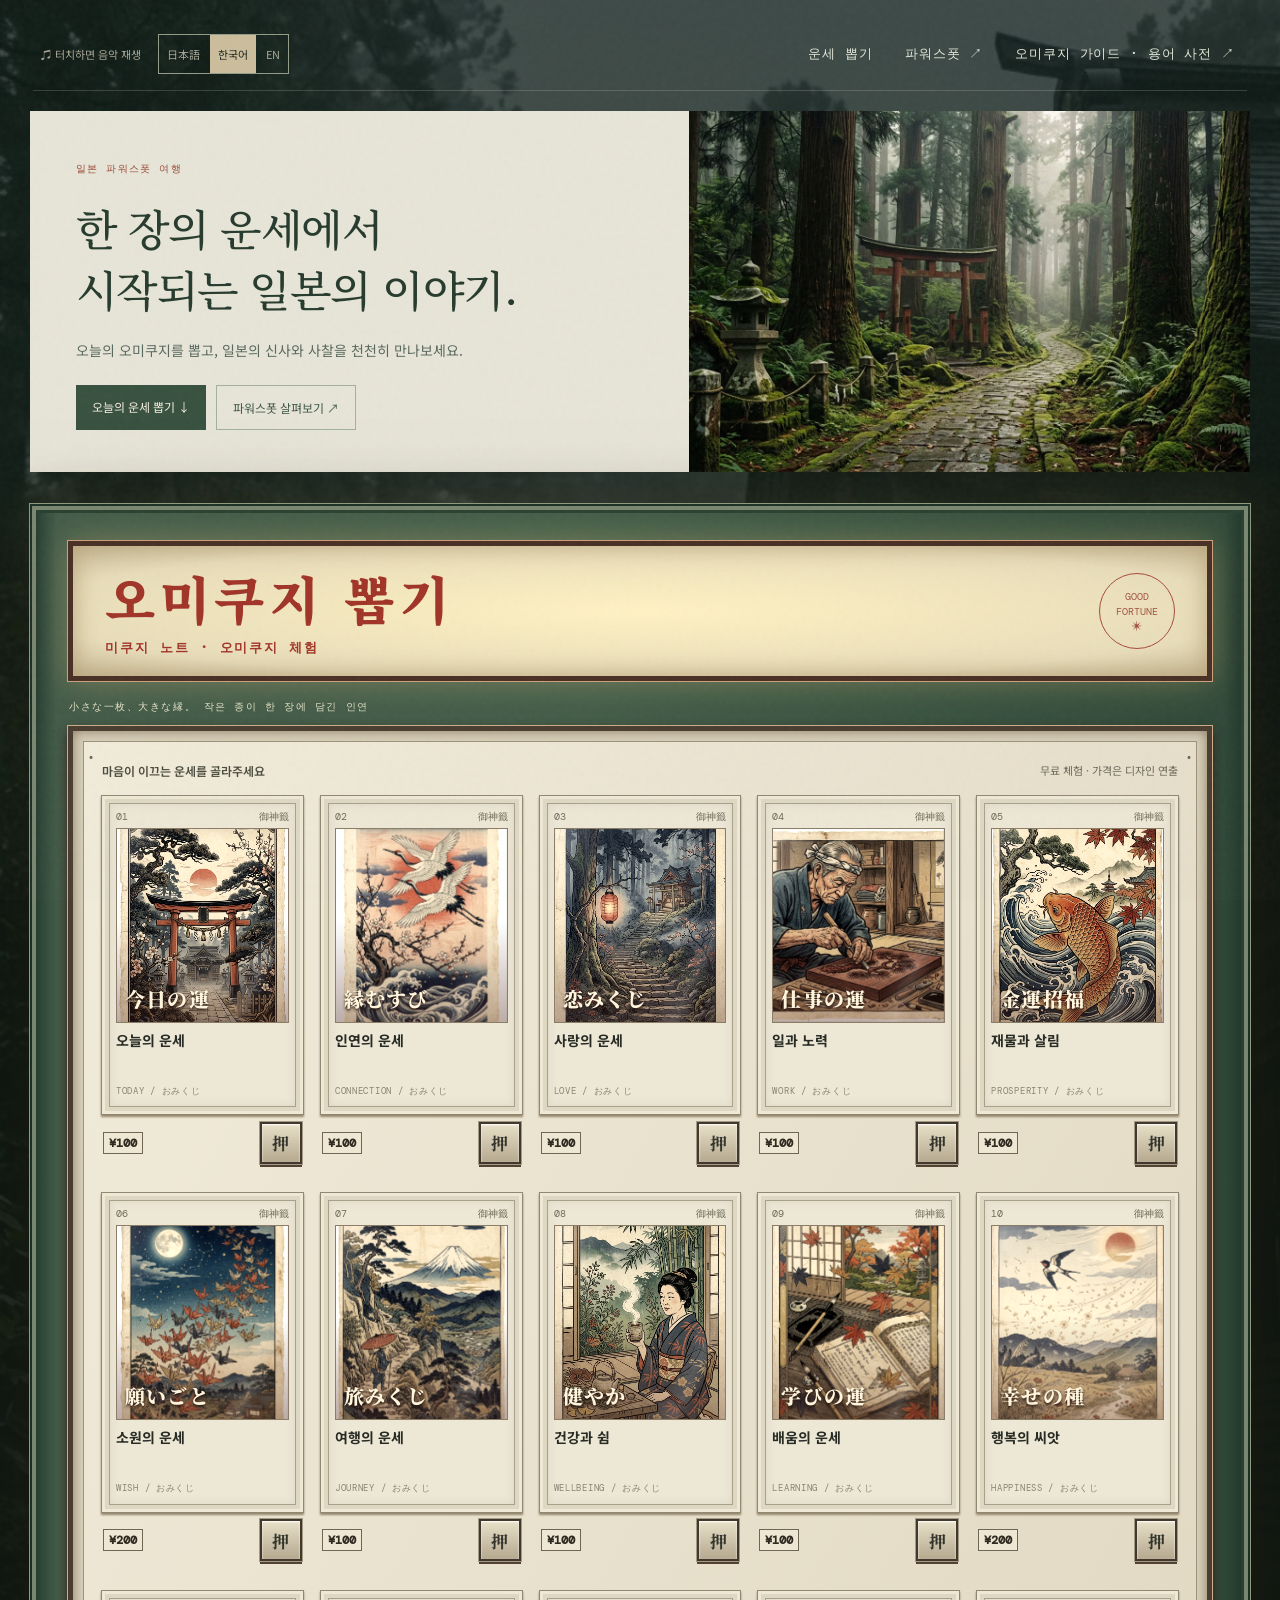
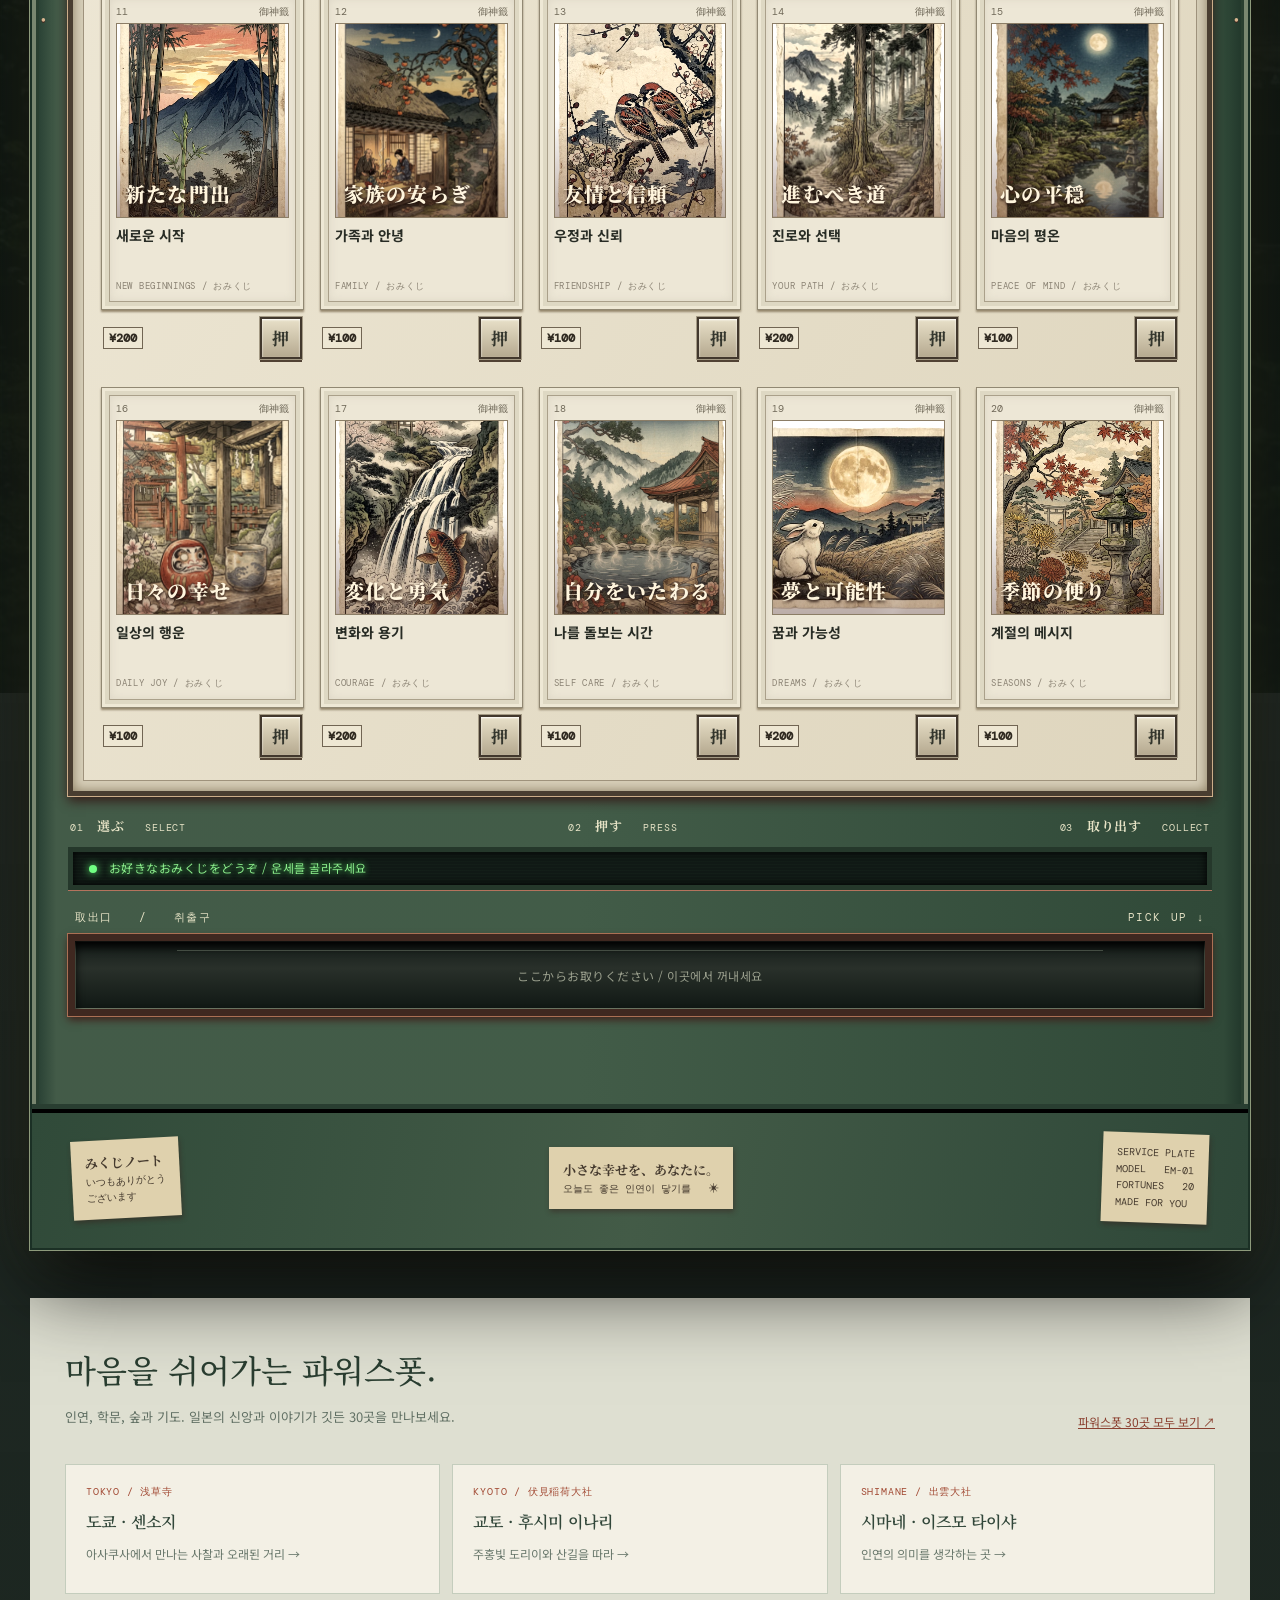
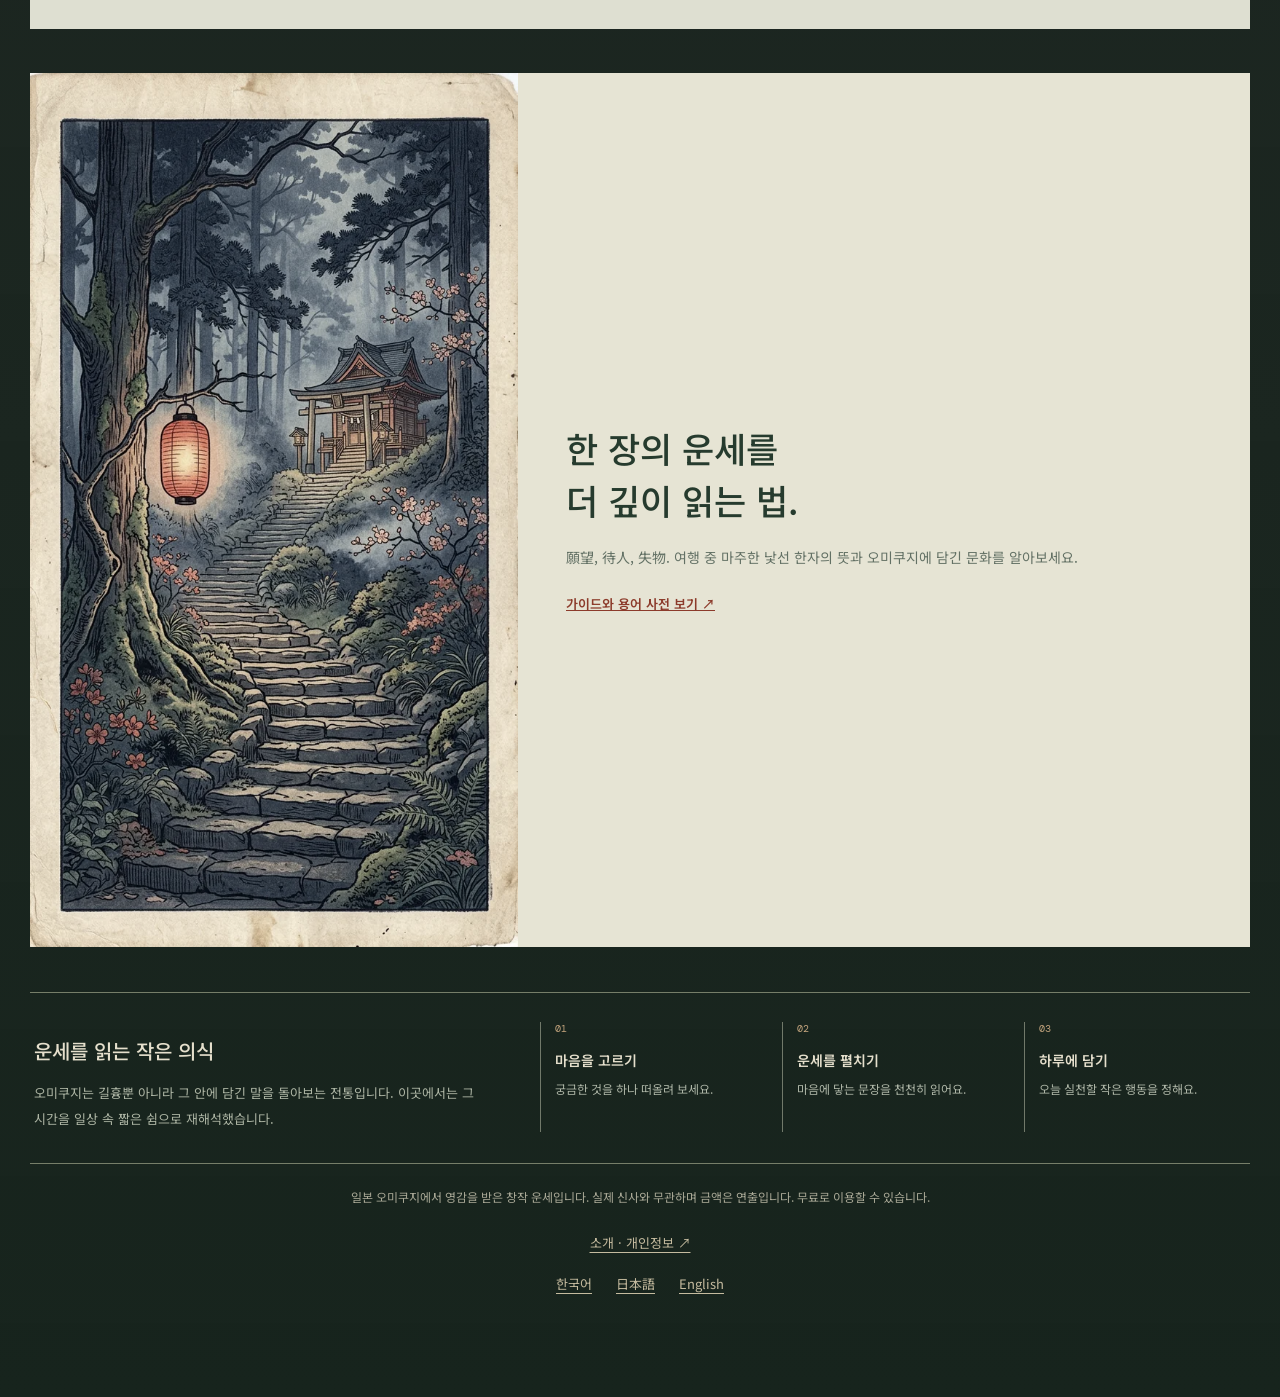
==== index.html @ a2f9bb0c "yes" ====
<!DOCTYPE html>
<html lang="ko"><head><meta charset="utf-8"/><meta content="width=device-width,initial-scale=1" name="viewport"/><meta content="#171d1a" name="theme-color"/><meta content="일본의 신사와 사찰, 파워스폿 여행 정보와 오미쿠지 문화, 창작 운세를 만나보세요." name="description"/><title>일본 파워스폿 여행 | 신사·사찰과 오미쿠지</title><style>
@import url('https://fonts.googleapis.com/css2?family=DM+Mono:wght@400;500&family=DM+Sans:wght@400;500;600;700&family=Noto+Sans+JP:wght@400;500;600;700&family=Noto+Sans+KR:wght@400;500;600;700&family=Noto+Serif+JP:wght@400;600;700;900&family=Noto+Serif+KR:wght@400;500;600;700&display=swap');
:root{--paper:#e7dec8;--red:#7d342a;--ink:#302c23}*{box-sizing:border-box}html{scroll-behavior:smooth}body{margin:0;background:radial-gradient(ellipse at 50% 10%,#303933 0,#1d2420 48%,#141a17 100%);color:#ede1c7;font-family:'Noto Serif KR',serif;min-height:100vh}body:before{content:'';position:fixed;inset:0;pointer-events:none;opacity:.1;background-image:url("data:image/svg+xml,%3Csvg viewBox='0 0 190 190' xmlns='http://www.w3.org/2000/svg'%3E%3Cfilter id='n'%3E%3CfeTurbulence type='fractalNoise' baseFrequency='.9' numOctaves='3' stitchTiles='stitch'/%3E%3C/filter%3E%3Crect width='100%25' height='100%25' filter='url(%23n)' opacity='.38'/%3E%3C/svg%3E");z-index:8}.page{width:min(100% - 40px,1220px);margin:0 auto;padding:32px 0 70px}.top{display:flex;justify-content:space-between;margin:0 3px 14px;color:#9d9b83;font:9px 'DM Mono',monospace;letter-spacing:.16em}.cabinet{position:relative;padding:35px 36px 0;background:linear-gradient(90deg,#51271f,#8b4234 2%,#873b2e 45%,#713026 98%,#4a241e);border:2px solid #4b2b22;outline:1px solid #9d6650;box-shadow:0 35px 80px #0009,inset 0 0 0 4px #ad6c50,inset 0 0 0 7px #5d2c23}.cabinet:before,.cabinet:after{position:absolute;content:'•';color:#d9b590;text-shadow:0 1px #40231b;font-size:14px;top:47%;z-index:1}.cabinet:before{left:9px}.cabinet:after{right:9px}.marquee{height:140px;display:flex;align-items:center;justify-content:space-between;padding:18px 32px;background:radial-gradient(ellipse at center,#fff2bc,#eddaad 75%,#cbb58e);border:5px solid #492f24;outline:1px solid #cba17b;box-shadow:0 0 22px #f0cb8270,inset 0 0 20px #b9a47a;color:#a13428}.marquee h1{font-family:'Noto Serif JP';font-size:clamp(35px,6vw,59px);letter-spacing:.22em;line-height:1;margin:0;font-weight:900}.marquee p{margin:9px 0 0;font:700 14px 'DM Mono',monospace;letter-spacing:.28em}.roundmark{width:76px;height:76px;border:1px solid #a74b39;border-radius:50%;display:grid;place-items:center;text-align:center;font:10px 'DM Mono',monospace;line-height:1.5;color:#a35443}.caption{display:flex;justify-content:space-between;margin:19px 1px 12px;font-size:10px;letter-spacing:.13em;color:#f1d2ae}.caption span:last-child{font:10px 'DM Mono',monospace}.display{padding:10px;background:#d7cfb9;border:5px solid #493d30;outline:1px solid #ccad89;box-shadow:0 5px 11px #351b18,inset 0 0 12px #8a7c60}.display-inner{padding:17px;background:linear-gradient(120deg,#f1ebda,#ded5bd);border:1px solid #9e927c;position:relative}.display-inner:before,.display-inner:after{position:absolute;top:4px;color:#6f6857;content:'•';font-size:12px}.display-inner:before{left:5px}.display-inner:after{right:5px}.grid{display:grid;grid-template-columns:repeat(5,minmax(0,1fr));gap:18px 15px}.product{min-width:0}.frame{padding:7px;background:#ded8c3;border:1px solid #918873;box-shadow:inset 0 0 0 3px #eee8d5,0 2px 2px #94866c;transition:transform .2s}.product:hover .frame{transform:translateY(-2px)}.ticket{background:#ede7d6;border:1px solid #aaa08a;padding:6px;color:#302c23;box-shadow:inset 0 0 8px #b3aa9645}.ticket-top{display:flex;justify-content:space-between;font:8px 'DM Mono',monospace;color:#706959;margin-bottom:4px}.art{height:195px;position:relative;overflow:hidden;background:#a49070;border:1px solid #8b7d66}.art img{height:100%;width:100%;object-fit:cover;filter:saturate(.84) sepia(.15) contrast(1.08);transition:transform .5s}.product:hover img{transform:scale(1.06)}.art:after{content:'';position:absolute;inset:0;background:linear-gradient(0deg,#4c261a60,transparent 52%);pointer-events:none}.art-name{position:absolute;z-index:1;left:8px;bottom:7px;color:#fff5dd;font-family:'Noto Serif JP';font-size:17px;font-weight:900;text-shadow:0 2px 3px #291811;letter-spacing:.06em}.ticket h2{font-family:'Noto Serif KR';font-size:11px;margin:8px 0 3px;color:#282c25}.ticket small{font:8px 'DM Mono',monospace;color:#8b8374;letter-spacing:.08em}.control{height:50px;display:flex;align-items:center;justify-content:space-between;padding:0 2px}.price{color:#302a21;border:1px solid #716553;padding:2px 5px;background:#eee7d3;font:700 10px 'DM Mono',monospace}.push{width:38px;height:38px;border:2px solid #42382d;outline:1px solid #a49a84;background:linear-gradient(#e8e0c8,#b5a98f);color:#34362d;box-shadow:0 3px 0 #514234,inset 0 1px 2px #fff;cursor:pointer;font-family:'Noto Serif JP';font-size:15px;font-weight:bold;transition:transform .1s}.push:hover{background:linear-gradient(#f9f1d6,#cabda1)}.push:active{transform:translateY(3px);box-shadow:none}button:focus-visible,a:focus-visible{outline:3px solid #e7bd70;outline-offset:3px}.steps{display:flex;justify-content:space-between;padding:20px 2px 12px;font:9px 'DM Mono',monospace;letter-spacing:.08em;color:#f2d6b8}.steps b{font-family:'Noto Serif JP';font-size:12px}.led{height:43px;border:5px solid #3b231e;background:repeating-linear-gradient(0deg,#101915,#101915 2px,#15221a 3px);box-shadow:inset 0 0 9px #000,0 1px #b4735d;display:flex;align-items:center;padding:0 16px;color:#8beb8b;text-shadow:0 0 6px #53ed65;font:11px 'DM Mono',monospace;letter-spacing:.12em}.led:before{content:'';height:8px;width:8px;border-radius:50%;background:#71ff83;box-shadow:0 0 9px #63ff7a;margin-right:12px}.pick-label{display:flex;justify-content:space-between;margin:20px 7px 9px;color:#ecd2b6;font:10px 'DM Mono',monospace;letter-spacing:.15em}.slot{display:block;width:100%;height:82px;cursor:pointer;border:7px solid #3f2820;outline:1px solid #ab7054;background:linear-gradient(#141c19,#29302a 40%,#101814);box-shadow:inset 0 6px 10px #000,inset 0 0 0 1px #747e69,0 4px 8px #3f201b;color:#9a9f8d;font:10px 'DM Mono',monospace;letter-spacing:.17em;position:relative}.slot:before{content:'';position:absolute;top:9px;left:9%;width:82%;height:1px;background:#8a9683;opacity:.4}.slot.ready{color:#e8e9c0;text-shadow:0 0 10px #b1efa8;animation:glow 1s infinite alternate}.base{margin:70px -36px 0;padding:20px 40px 25px;border-top:9px ridge #5d2c24;background:linear-gradient(100deg,#78362b,#843b2f,#6d3028);display:flex;justify-content:space-between;align-items:center;gap:14px}.label{background:#dfd1ad;color:#453a2e;box-shadow:1px 3px 5px #39221e7a;padding:12px 14px;font:9px 'DM Mono',monospace;line-height:1.5}.label strong{font-family:'Noto Serif JP';font-size:14px}.label:nth-child(1){transform:rotate(-3deg)}.label:nth-child(3){transform:rotate(2deg)}.label a{color:inherit}.footer{text-align:center;color:#aaa997;font-size:10px;line-height:1.9;padding:22px 10px}.footer a{color:#c5bb9f}.overlay{position:fixed;inset:0;z-index:10;background:#111711df;backdrop-filter:blur(7px);display:none;align-items:center;justify-content:center;padding:18px}.overlay.open{display:flex}.slip{width:min(100%,510px);max-height:92vh;overflow:auto;position:relative;color:#30271f;background:#f2ead8;box-shadow:0 25px 80px #000a;padding:34px 38px;background-image:repeating-linear-gradient(90deg,transparent,transparent 3px,#9d8a7108 4px);animation:up .45s ease}.slip:before{position:absolute;content:'';inset:10px;border:1px solid #bca98d;pointer-events:none}.close{position:absolute;right:21px;top:13px;border:0;background:none;color:#7b6754;font-size:26px;cursor:pointer}.slip-head{text-align:center;border-bottom:2px solid #a74934;padding-bottom:17px}.slip-head small{font:10px 'DM Mono';letter-spacing:.18em;color:#9f4733}.slip-head h2{font:700 44px 'Noto Serif JP';color:#a33728;margin:8px 0 2px;letter-spacing:.18em}.slip-head h3{font-size:15px;margin:4px;font-weight:500}.poem{text-align:center;line-height:2.1;font-size:13px;padding:14px 0;border-bottom:1px solid #cab9a2}.poem b{font-family:'Noto Serif JP';font-size:16px;display:block;color:#7d3a2e}.details{margin:13px 0}.detail{display:grid;grid-template-columns:84px 1fr;gap:10px;padding:9px 0;border-bottom:1px solid #d9cdb8;font-size:12px;line-height:1.7}.detail strong{color:#a24431;font-family:'Noto Serif JP';font-size:13px}.detail.highlight{background:#e7dac3;padding:9px}.slip-note{color:#8b7d69;font-size:10px;line-height:1.8}.actions{display:flex;gap:8px;margin-top:20px}.actions button{flex:1;padding:13px 5px;border:1px solid #8d3c2e;background:#8d3c2e;color:#fff3df;cursor:pointer;font-family:inherit;font-size:11px}.actions .secondary{background:transparent;color:#8d3c2e}@keyframes up{from{opacity:0;transform:translateY(35px)}to{opacity:1;transform:translateY(0)}}@keyframes glow{to{box-shadow:inset 0 0 20px #8faa75,0 0 15px #f6d498}}@media(max-width:700px){.page{width:min(100% - 20px,560px);padding-top:20px}.cabinet{padding:20px 14px 0}.marquee{height:112px;padding:15px}.marquee h1{font-size:35px}.marquee p{font-size:10px}.roundmark{width:54px;height:54px;font-size:8px}.display{padding:5px}.display-inner{padding:8px}.grid{grid-template-columns:repeat(2,minmax(0,1fr));gap:14px 9px}.art{height:155px}.caption{font-size:9px}.caption span:last-child{font-size:8px}.steps{font-size:8px}.base{margin:45px -14px 0;padding:16px;gap:8px}.label{padding:9px;font-size:8px}.label:nth-child(3){display:none}.slip{padding:34px 25px}.detail{grid-template-columns:75px 1fr}}

.toolbar{display:flex;align-items:center;gap:14px}.toolbar button{border:0;background:none;color:#aaa897;font:9px 'DM Mono',monospace;cursor:pointer;padding:6px 5px}.toolbar button:hover,.toolbar button.active{color:#f1d6a5}.langs{display:flex;border:1px solid #777c6b;gap:2px}.langs button.active{background:#cbbd9c;color:#1f2821}.toolbar #sound[aria-pressed=true]{color:#a9e7a4}.art:before{position:absolute;content:'';inset:0;z-index:2;pointer-events:none;background:linear-gradient(115deg,#fff4 0%,transparent 23%,transparent 72%,#fff2 80%,transparent 85%);mix-blend-mode:screen}.push,.slot{touch-action:manipulation}.push{min-width:42px;min-height:42px}.control{height:55px}@media(max-width:700px){.toolbar{gap:4px}.toolbar button{font-size:9px;padding:7px 4px}.top>span{font-size:8px}.ticket h2{line-height:1.4;min-height:30px}.art{height:clamp(150px,42vw,230px)}.slip{overscroll-behavior:contain}.footer{font-size:10px}}

.product.selected .frame{box-shadow:0 0 0 2px #d6a75b,0 0 19px #f4c977aa,inset 0 0 0 3px #eee8d5}.product.selected .push{transform:translateY(3px);box-shadow:inset 0 3px 5px #5d4a35,0 0 9px #efb475;background:#d3c09a}.slot-wrap{position:relative}.dispensed{position:absolute;z-index:1;top:-19px;left:calc(50% - 36px);width:72px;height:67px;background:#e6d8b9;border:1px solid #a59a82;box-shadow:0 3px 9px #0008;text-align:center;color:#873d30;font:bold 12px 'Noto Serif JP';padding-top:7px;transform:translateY(38px) scale(.85);opacity:0;pointer-events:none;transition:transform .7s cubic-bezier(.2,.8,.2,1),opacity .3s}.dispensed:before{content:'';position:absolute;inset:4px;border:1px solid #c5b293}.dispensed small{display:block;font:5px 'DM Mono';margin-top:4px}.slot-wrap.has-paper .dispensed{opacity:1;transform:translateY(0) rotate(-3deg)}.slot{position:relative;z-index:2}.slot.ready{background:linear-gradient(#171e18,#394432 40%,#111914)}.product .art img{will-change:transform}.grid{gap:22px 16px}.ticket h2{min-height:30px}.cabinet{box-shadow:0 35px 80px #0009,inset 0 0 0 4px #ad6c50,inset 0 0 0 7px #5d2c23,0 0 50px #b77c3840}@media(max-width:700px){.page{width:min(100% - 20px,560px)}.grid{gap:14px 9px}.art{height:clamp(150px,42vw,230px)}.slot-wrap.has-paper .dispensed{transform:translateY(0) rotate(-3deg)}}@media(prefers-reduced-motion:reduce){*,*:before,*:after{animation-duration:.01ms!important;transition-duration:.01ms!important}}

.ritual{margin-top:45px;border-top:1px solid #767e69;border-bottom:1px solid #767e69;padding:29px 4px 31px;display:grid;grid-template-columns:1fr 1.5fr;gap:35px;color:#e5dfcc}.ritual-kicker{font:9px 'DM Mono',monospace;letter-spacing:.16em;color:#b6a178}.ritual h2{font-size:20px;font-weight:500;margin:13px 0}.ritual p{font-size:11px;line-height:2;color:#adb5a4;margin:0}.ritual-steps{display:grid;grid-template-columns:repeat(3,1fr);gap:20px}.ritual-steps div{border-left:1px solid #71796a;padding-left:14px}.ritual-steps b{display:block;font:10px 'DM Mono';color:#c4a57e;margin-bottom:15px}.ritual-steps strong{display:block;font-size:12px;font-weight:600;margin-bottom:7px}.ritual-steps span{display:block;font-size:10px;line-height:1.8;color:#afb7a8}.reflection{margin-top:20px;padding:14px 16px;background:#e8ddc8;border-left:2px solid #a44833}.reflection span{font:9px 'DM Mono',monospace;letter-spacing:.08em;color:#a44833}.reflection p{font-size:12px;line-height:1.8;margin:5px 0 0}@media(max-width:700px){.ritual{grid-template-columns:1fr;gap:22px;margin-top:32px}.ritual-steps{gap:10px}.ritual-steps div{padding-left:9px}.ritual h2{font-size:18px}}

.slot-wrap{min-height:100px}.dispensed{top:33px;left:calc(50% - 64px);width:128px;height:87px;z-index:3;cursor:pointer;pointer-events:none;transform:translateY(-22px) rotate(-6deg) scale(.9);opacity:0;transition:transform .85s cubic-bezier(.16,.85,.2,1),opacity .25s,filter .2s;border:1px solid #ac9880;background:linear-gradient(#fff5dfdf,#e0d0accf),url('art-plum.webp') center/cover;box-shadow:0 6px 12px #0009;color:#883729;padding-top:7px;text-align:center}.dispensed span{display:block;position:relative;font-size:17px;letter-spacing:.15em}.dispensed small{position:relative;color:#685348;font-size:7px;margin-top:4px}.dispensed em{position:relative;display:block;font:10px 'Noto Serif KR';font-style:normal;margin-top:7px;color:#5f4a38}.slot-wrap.has-paper .dispensed{opacity:1;pointer-events:auto;transform:translateY(27px) rotate(-8deg) scale(1)}.slot-wrap.has-paper .dispensed:hover{filter:brightness(1.1);transform:translateY(20px) rotate(-5deg) scale(1.05)}.history-overlay{position:fixed;inset:0;z-index:12;background:#111711e8;backdrop-filter:blur(7px);display:none;place-items:center;padding:18px}.history-overlay.open{display:grid}.history-panel{position:relative;width:min(100%,510px);max-height:85vh;overflow:auto;background:#f2ead8;color:#30271f;padding:32px;box-shadow:0 25px 80px #000a}.history-panel h2{font-size:21px;font-weight:500;margin:0 35px 6px 0}.history-panel p{color:#786e5e;font-size:11px;line-height:1.8}.history-list{display:grid;gap:8px;margin-top:20px}.history-item{display:flex;align-items:center;gap:10px;padding:12px;background:#e7ddc9;border:1px solid #d3c4a9}.history-item button{cursor:pointer}.history-open{flex:1;text-align:left;border:0;background:none;color:#382d23;font-family:inherit}.history-open strong{color:#9a3d2c;font-family:'Noto Serif JP';font-size:19px;margin-right:8px}.history-open small{display:block;font:9px 'DM Mono',monospace;color:#887e6d;margin-top:5px}.history-delete{background:none;border:0;font-size:20px;color:#958575;padding:4px 8px}.history-empty{padding:16px;background:#e8dfcd}.history-close{position:absolute;right:18px;top:12px;background:none;border:0;font-size:26px;color:#786758;cursor:pointer}.toolbar #historyButton{border:1px solid #777c6b;color:#ddd0b4}.actions{flex-wrap:wrap}.actions button{min-width:100px}@media(max-width:700px){.top{align-items:flex-start;gap:4px}.top>span{max-width:100px;line-height:1.5}.toolbar{flex-wrap:wrap;justify-content:flex-end}.dispensed{width:112px;left:calc(50% - 56px)}.slot-wrap.has-paper .dispensed{transform:translateY(27px) rotate(-8deg)}.history-panel{padding:25px}}

.main-nav{display:flex;justify-content:flex-end;gap:26px;padding:2px 4px 18px}.main-nav a{font-size:11px;text-decoration:none;color:#c9d0bd}.main-nav a:hover{color:#f2d093}.cabinet{background:linear-gradient(90deg,#21392e,#435b48 2%,#425c48 45%,#304938 98%,#1d3227);border-color:#1b3025;outline-color:#8d9a7b;box-shadow:0 35px 80px #0009,inset 0 0 0 4px #798770,inset 0 0 0 7px #293f30,0 0 50px #b77c3825}.base{background:linear-gradient(100deg,#304a39,#435b47,#2e4738);border-top-color:#293e31}.caption,.steps,.pick-label{color:#e5e2c5}.led{border-color:#25382b}.marquee{background:radial-gradient(ellipse at center,#fff2c3,#e8ddba 75%,#c7b996)}.journal-feature{margin-top:44px;display:grid;grid-template-columns:.8fr 1.2fr;min-height:280px;background:#e6e4d4;color:#263b2e}.journal-image{overflow:hidden;min-height:250px}.journal-image img{width:100%;height:100%;object-fit:cover;display:block;filter:saturate(.75)}.journal-copy{padding:42px 48px;align-self:center}.journal-copy span{font:9px 'DM Mono';letter-spacing:.13em;color:#a34634}.journal-copy h2{font-size:clamp(24px,3vw,35px);font-weight:500;line-height:1.5;margin:17px 0}.journal-copy p{font-size:12px;line-height:2;color:#637165}.journal-copy a{display:inline-block;margin-top:10px;color:#8c3b2b;font-size:11px;font-weight:600}.memo-box{margin:20px 0}.memo-box label{display:block;color:#8b3b2d;font-size:12px;font-weight:600;margin-bottom:8px}.memo-box textarea{width:100%;resize:vertical;border:1px solid #c5b69c;background:#fbf6e9;padding:10px;font:12px 'Noto Serif KR';color:#392e25}.memo-box small{font-size:10px;line-height:1.5;color:#887c69}.memo-box textarea:focus{outline:2px solid #a34835}@media(max-width:700px){.main-nav{justify-content:center;gap:15px;flex-wrap:wrap}.main-nav a{font-size:10px}.journal-feature{grid-template-columns:1fr}.journal-image{height:190px;min-height:0}.journal-copy{padding:28px}.journal-copy h2{font-size:25px}}

/* Readability and multilingual type system */
html{font-size:16px}body{font-family:'Noto Sans KR','Noto Sans JP','DM Sans',sans-serif;line-height:1.6;-webkit-text-size-adjust:100%;overflow-x:hidden}html:lang(ja) body{font-family:'Noto Sans JP','Noto Sans KR',sans-serif}html:lang(en) body{font-family:'DM Sans','Noto Sans JP',sans-serif}html:lang(ko) body{word-break:keep-all}button,a,input,textarea{font-family:inherit}button{touch-action:manipulation}.top{font-size:11px;letter-spacing:.08em}.toolbar button{font-family:'Noto Sans KR','Noto Sans JP','DM Sans',sans-serif;font-size:11px;min-height:38px;padding:8px}.toolbar{gap:9px}.langs{border-color:#939c88}.main-nav a{font-size:13px;font-weight:500;line-height:1.5}.marquee p{font-size:13px;letter-spacing:.16em}.caption{font-size:12px;line-height:1.65;gap:12px}.caption span:last-child{font-size:10px}.display-intro{display:flex;justify-content:space-between;align-items:center;gap:12px;padding:2px 1px 14px;color:#4a4b3d;font-size:12px;font-weight:600}.display-intro span:last-child{font-size:11px;font-weight:400;color:#6b6759;text-align:right}.ticket h2{font-family:'Noto Sans KR','Noto Sans JP','DM Sans',sans-serif;font-size:14px;font-weight:700;line-height:1.4;min-height:40px;overflow-wrap:anywhere;margin:8px 0 4px}.ticket small{font-size:9px;line-height:1.4}.ticket-top{font-size:10px}.price{font-size:12px}.push{font-size:17px}.art-name{font-size:clamp(15px,1.7vw,20px)}.steps{font-size:10px}.steps b{font-size:13px}.led{font-family:'Noto Sans KR','Noto Sans JP','DM Sans',sans-serif;font-size:12px;letter-spacing:.04em;line-height:1.4}.pick-label{font-size:11px}.slot{font-family:'Noto Sans KR','Noto Sans JP','DM Sans',sans-serif;font-size:12px;letter-spacing:.04em}.dispensed em{font-family:'Noto Sans KR','Noto Sans JP','DM Sans',sans-serif;font-size:11px}.label{font-size:10px;line-height:1.65}.journal-copy p{font-size:14px;line-height:1.9}.journal-copy a{font-size:13px}.ritual p{font-size:13px}.ritual-steps strong{font-size:14px;line-height:1.5}.ritual-steps span{font-size:12px}.footer{font-size:12px;line-height:1.9}.slip{color:#30271f}.slip-head h3{font-family:'Noto Serif KR','Noto Serif JP',serif;font-size:18px;line-height:1.55}.poem{font-size:15px;line-height:1.9}.detail{font-size:14px;line-height:1.75;grid-template-columns:100px 1fr}.detail strong{font-size:14px}.detail strong small{display:block;font-family:'Noto Sans KR','Noto Sans JP','DM Sans',sans-serif;font-size:11px;line-height:1.45}.reflection p{font-size:14px}.slip-note,.memo-box small{font-size:12px;line-height:1.75}.memo-box label,.memo-box textarea{font-size:14px}.actions button{font-size:13px;min-height:44px}.history-panel p{font-size:13px}.history-open{font-size:14px}.history-open small{font-size:11px}.close,.history-close{min-width:44px;min-height:44px;line-height:1}.ritual,.journal-feature{word-break:keep-all}@media(max-width:700px){.page{width:calc(100% - 20px)}.top>span{max-width:130px;font-size:10px;line-height:1.4}.toolbar button{font-size:10px;padding:7px 5px}.main-nav{gap:12px}.main-nav a{font-size:11px}.caption{font-size:10px}.caption span:last-child{font-size:9px;white-space:nowrap}.display-intro{align-items:start;font-size:11px;gap:5px}.display-intro span:last-child{font-size:10px;max-width:43%}.ticket h2{font-size:13px;min-height:38px}.ticket small{font-size:8px}.steps{font-size:9px}.led{font-size:11px;letter-spacing:0}.slip{padding:34px 22px}.slip-head h2{font-size:42px}.slip-head h3{font-size:16px}.poem{font-size:14px}.detail{grid-template-columns:80px minmax(0,1fr);font-size:13px}.actions button{min-width:85px;font-size:12px}.footer{font-size:11px}.ritual-steps strong{font-size:12px}.ritual-steps span{font-size:11px}}
html:lang(ja) .ritual,html:lang(ja) .journal-feature{word-break:normal;overflow-wrap:anywhere}.ritual-copy,.ritual-steps,.ritual-steps>div,.journal-copy{min-width:0}@media(max-width:700px){.ritual{grid-template-columns:minmax(0,1fr)}.ritual-steps{grid-template-columns:repeat(3,minmax(0,1fr))}}

body{background:linear-gradient(180deg,rgba(17,29,22,.78),rgba(17,26,21,.94) 52%,#17241d 100%),url('shrine-atmosphere.webp') center top / cover fixed no-repeat}.slip{max-height:90vh;padding:40px 42px 34px;background-color:#f5edda;box-shadow:0 30px 90px #000b,0 0 0 1px #8d7654;background-image:repeating-linear-gradient(90deg,transparent,transparent 3px,#8e704708 4px),radial-gradient(ellipse at 50% 0%,#fff9e9,#ede1c7)}.slip:before{inset:10px;border:1px solid #bda787}.slip:after{content:'✿';display:block;text-align:center;color:#aa5040;font-size:19px;margin:18px auto 4px}.slip-head{border-bottom:1px solid #a34835;padding-bottom:22px}.slip-head h2{font-size:54px;letter-spacing:.2em;margin:12px 0 2px}.grade-meaning{color:#8c4b38;font-size:12px;letter-spacing:.04em}.poem{padding:20px 0 22px;line-height:2.05}.poem b{font-size:18px;margin-bottom:7px}.slip-section-title{text-align:center;color:#934635;font-family:'Noto Serif JP','Noto Serif KR',serif;font-size:13px;letter-spacing:.06em;margin:22px 0 10px}.fortune-intro{font-size:13px;line-height:2;color:#594b3d;padding:0 3px 18px}.detail{padding:15px 4px;grid-template-columns:115px minmax(0,1fr)}.detail strong small{color:#817364;font-size:11px;font-weight:400}.detail div span{font-weight:600;color:#4b3b2e}.detail-note{font-size:12px;line-height:1.8;margin:6px 0 0;color:#786d5c}.result-guide{display:block;border:1px solid #9c6e55;color:#8c3e2f;text-align:center;text-decoration:none;font-size:12px;margin:20px 0;padding:13px}.result-guide:hover{background:#e8dac4}.reflection{margin-top:20px}.slip-note{font-size:11px;color:#776f60}.close{z-index:2}.overlay{background:#101b13d9}.marquee{box-shadow:0 0 32px #f0cb8255,inset 0 0 24px #b9a47a}.cabinet{box-shadow:0 35px 80px #000c,inset 0 0 0 4px #798770,inset 0 0 0 7px #293f30,0 0 50px #d6bd7630}@media(max-width:700px){body{background-attachment:scroll;background-size:auto 1000px}.slip{padding:35px 25px 24px}.slip-head h2{font-size:45px}.detail{grid-template-columns:88px minmax(0,1fr)}.detail strong small{font-size:10px}.detail-note{font-size:12px}.fortune-intro{font-size:13px}}

.marquee h1{font-family:'Noto Serif KR','Noto Serif JP',serif;font-size:clamp(29px,5vw,52px);letter-spacing:.09em;line-height:1.25}.marquee p{letter-spacing:.15em}.dispensed span{font-size:14px;letter-spacing:.02em}.label strong{font-size:13px}@media(max-width:700px){.marquee h1{font-size:clamp(26px,7.2vw,35px);letter-spacing:.03em}.marquee p{font-size:9px;letter-spacing:.08em}.roundmark{flex-shrink:0}}

.welcome{display:grid;grid-template-columns:1fr .85fr;background:#e7e5d8;color:#263b2d;min-height:310px;margin:0 0 32px;overflow:hidden}.welcome-copy{padding:42px 46px;align-self:center}.welcome-copy>span,.home-places-head span{font:10px 'DM Mono';letter-spacing:.14em;color:#9b4b36}.welcome-copy h1{font-family:'Noto Serif KR','Noto Serif JP',serif;font-size:clamp(27px,3.4vw,43px);line-height:1.42;font-weight:500;letter-spacing:-.035em;margin:18px 0}.welcome-copy p{font-size:14px;color:#59695e;line-height:1.9}.welcome-actions{display:flex;flex-wrap:wrap;gap:10px;margin-top:22px}.welcome-actions a{padding:12px 16px;text-decoration:none;font-size:12px;background:#38513f;color:#f6efe0;min-height:44px}.welcome-actions a+ a{background:transparent;color:#405748;border:1px solid #a4b0a0}.welcome-photo{position:relative;min-width:0;min-height:300px}.welcome-photo img{width:100%;height:100%;object-fit:cover;position:absolute;inset:0}.welcome-photo small{position:absolute;bottom:0;right:0;background:#23382de8;color:#eae6d8;padding:7px 10px;font-size:9px}.marquee h2{font-family:'Noto Serif KR','Noto Serif JP',serif;font-size:clamp(29px,5vw,52px);letter-spacing:.09em;line-height:1.25;margin:0;font-weight:900}.home-places{margin-top:48px;padding:35px;background:#dedfd1;color:#293d30}.home-places-head{display:flex;align-items:end;justify-content:space-between;gap:20px}.home-places-head h2{font:500 clamp(24px,3vw,32px) 'Noto Serif KR','Noto Serif JP',serif;margin:13px 0}.home-places-head p{font-size:13px;color:#617064;line-height:1.8}.home-places-head>a{font-size:12px;color:#8b4030;white-space:nowrap;padding:10px 0}.home-place-cards{display:grid;grid-template-columns:repeat(3,minmax(0,1fr));gap:12px;margin-top:23px}.home-place-cards a{display:flex;flex-direction:column;gap:11px;text-decoration:none;background:#f3f0e5;border:1px solid #c4cdbd;padding:20px;min-height:130px;color:#32473a}.home-place-cards a:hover{background:#faf6e9;border-color:#66806b}.home-place-cards small{font:10px 'DM Mono';letter-spacing:.08em;color:#a24a34}.home-place-cards strong{font:600 16px 'Noto Serif KR','Noto Serif JP',serif}.home-place-cards span{font-size:12px;line-height:1.7;color:#69786c}.welcome-actions a:focus-visible,.home-place-cards a:focus-visible{outline:3px solid #e8ac58;outline-offset:3px}@media(max-width:700px){.welcome{grid-template-columns:minmax(0,1fr)}.welcome-copy{padding:30px 25px}.welcome-copy h1{font-size:clamp(27px,7vw,35px)}.welcome-photo{min-height:190px}.marquee h2{font-size:clamp(26px,7.2vw,35px);letter-spacing:.03em}.home-places{padding:25px 18px}.home-places-head{align-items:start;flex-direction:column;gap:0}.home-place-cards{grid-template-columns:1fr}.home-place-cards a{min-height:0}.main-nav{gap:10px}.main-nav a{font-size:10px}}

@media(max-width:480px){.caption span:last-child{white-space:normal;overflow-wrap:anywhere;max-width:100%;text-align:center}}

.footer-menu{margin-top:14px}.footer-menu a{display:inline-block;padding:8px 12px;font-size:13px;text-decoration:underline;text-underline-offset:4px}

/* A compact, readable navigation bar: controls on the left, destinations on the right. */
.top{display:flex;align-items:center;justify-content:space-between;gap:20px;margin:0 3px 20px;padding:0 0 14px;border-bottom:1px solid #d9ddc533}
.toolbar{flex:0 0 auto}.main-nav{display:flex;align-items:center;justify-content:flex-end;gap:8px;margin:0;padding:0}
.main-nav a{display:inline-flex;align-items:center;min-height:44px;padding:8px 12px;border-radius:3px;font-size:13px;color:#e3e8d9;transition:background-color .2s,color .2s}
.main-nav a:hover,.main-nav a:focus-visible{background:#ffffff12;color:#fff1d0}
@media(max-width:760px){.top{align-items:stretch;flex-direction:column;gap:10px;margin-bottom:17px}.toolbar{justify-content:flex-start}.main-nav{justify-content:flex-start;gap:4px;flex-wrap:wrap}.main-nav a{font-size:12px;min-height:44px;padding:8px 10px}}
@media(max-width:390px){.main-nav a{font-size:11px;padding:8px 7px}}
</style><link href="https://storykim1980-crypto.github.io/Mikuji-Note/" rel="canonical"/><link href="https://storykim1980-crypto.github.io/Mikuji-Note/" hreflang="ko" rel="alternate"/><link href="https://storykim1980-crypto.github.io/Mikuji-Note/index-ja.html" hreflang="ja" rel="alternate"/><link href="https://storykim1980-crypto.github.io/Mikuji-Note/index-en.html" hreflang="en" rel="alternate"/><meta content="website" property="og:type"/><meta content="일본 파워스폿 여행 | 신사·사찰과 오미쿠지" property="og:title"/><meta content="일본의 신사와 사찰, 파워스폿 여행 정보와 오미쿠지 문화, 창작 운세를 만나보세요." property="og:description"/><meta content="https://storykim1980-crypto.github.io/Mikuji-Note/" property="og:url"/><meta content="일본 파워스폿 여행" property="og:site_name"/></head><body><div class="page"><div class="top"><div class="toolbar"><button aria-pressed="false" id="sound">♫ MUSIC</button><div aria-label="Language" class="langs"><button data-lang="ja">日本語</button><button data-lang="ko">한국어</button><button data-lang="en">EN</button></div></div><nav aria-label="주요 메뉴" class="main-nav"><a href="#fortune" id="navDraw">운세 뽑기</a><a href="places.html" id="navPlaces">파워스폿 ↗</a><a href="guide.html" id="navGuide">오미쿠지 가이드 · 용어 사전 ↗</a></nav></div><section class="welcome"><div class="welcome-copy"><span id="siteBrand">일본 파워스폿 여행</span><h1 id="welcomeTitle">한 장의 운세에서<br/>시작되는 일본의 이야기.</h1><p id="welcomeText">오늘의 오미쿠지를 뽑고, 일본의 신사와 사찰을 천천히 만나보세요.</p><div class="welcome-actions"><a href="#fortune" id="welcomeDraw">오늘의 운세 뽑기 ↓</a><a href="places.html" id="welcomePlaces">파워스폿 살펴보기 ↗</a></div></div><div class="welcome-photo"><img alt="Illustration of an imagined shrine forest" src="places-cover.webp"/><small hidden="" id="welcomePhotoNote"></small></div></section><main class="cabinet" id="fortune"><header class="marquee"><div><h2 id="brandName">오미쿠지 뽑기</h2><p id="experienceName">미쿠지 노트 · 오미쿠지 체험</p></div><div class="roundmark">GOOD<br/>FORTUNE<br/>✳</div></header><div class="caption"><span id="captionText">小さな一枚、大きな縁。   작은 종이 한 장에 담긴 인연</span></div><section aria-label="오미쿠지 선택" class="display"><div class="display-inner"><div class="display-intro"><span id="displayLead">마음이 이끄는 운세를 골라주세요</span><span id="freeNotice">무료 체험 · 가격은 디자인 연출</span></div><div class="grid" id="grid"></div></div></section><div class="steps"><span>01  <b>選ぶ</b>   SELECT</span><span>02  <b>押す</b>   PRESS</span><span>03  <b>取り出す</b>   COLLECT</span></div><div aria-live="polite" class="led" id="status">お好きなおみくじをどうぞ / 운세를 골라주세요</div><div class="pick-label pickup-anchor"><span>取出口   /   취출구</span><span>PICK UP ↓</span></div><div class="slot-wrap"><button aria-label="운세 종이 꺼내기" class="dispensed" id="paper" tabindex="-1"><span>みくじノート</span><small>MIKUJI NOTE</small><em id="paperName"></em></button><button class="slot" id="slot">ここからお取りください   /   이곳에서 꺼내세요</button></div><div class="base"><div class="label"><strong>みくじノート</strong><br/>いつもありがとう<br/>ございます</div><div class="label"><strong>小さな幸せを、あなたに。</strong><br/><span id="baseText">오늘도 좋은 인연이 닿기를</span>   ✳</div><div class="label">SERVICE PLATE<br/>MODEL   EM-01<br/>FORTUNES   20<br/>MADE FOR YOU</div></div></main><section class="home-places" id="discover"><div class="home-places-head"><div><h2 id="homePlacesTitle">마음을 쉬어가는 파워스폿.</h2><p id="homePlacesIntro">인연, 학문, 숲과 기도. 일본의 신앙과 이야기가 깃든 30곳을 만나보세요.</p></div><a href="places.html" id="homePlacesLink">파워스폿 30곳 모두 보기 ↗</a></div><div class="home-place-cards"><a data-place="sensoji" href="places.html#sensoji"><small>TOKYO / 浅草寺</small><strong id="homePlace1">도쿄 · 센소지</strong><span id="homePlaceDesc1">아사쿠사에서 만나는 사찰과 오래된 거리 →</span></a><a data-place="fushimi" href="places.html#fushimi"><small>KYOTO / 伏見稲荷大社</small><strong id="homePlace2">교토 · 후시미 이나리</strong><span id="homePlaceDesc2">주홍빛 도리이와 산길을 따라 →</span></a><a data-place="izumo" href="places.html#izumo"><small>SHIMANE / 出雲大社</small><strong id="homePlace3">시마네 · 이즈모 타이샤</strong><span id="homePlaceDesc3">인연의 의미를 생각하는 곳 →</span></a></div></section><section class="journal-feature"><div class="journal-image"><img alt="" src="art-lantern.webp"/></div><div class="journal-copy"><h2 id="guideTitle">한 장의 운세를<br/>더 깊이 읽는 법.</h2><p id="guideCopy">願望, 待人, 失物. 여행 중 마주한 낯선 한자의 뜻과 오미쿠지에 담긴 문화를 알아보세요.</p><a href="guide.html" id="guideLink">가이드와 용어 사전 보기   ↗</a></div></section><section aria-labelledby="ritualTitle" class="ritual"><div class="ritual-copy"><h2 id="ritualTitle"></h2><p id="ritualBody"></p></div><div class="ritual-steps"><div><b>01</b><strong id="ritualOne"></strong><span id="ritualOneText"></span></div><div><b>02</b><strong id="ritualTwo"></strong><span id="ritualTwoText"></span></div><div><b>03</b><strong id="ritualThree"></strong><span id="ritualThreeText"></span></div></div></section><footer class="footer"><span id="footerText"></span><div class="footer-menu"><a href="about.html" id="navAbout">소개 · 개인정보 ↗</a><nav aria-label="Language versions" class="footer-languages"><a href="index.html" hreflang="ko" lang="ko">한국어</a><a href="index-ja.html" hreflang="ja" lang="ja">日本語</a><a href="index-en.html" hreflang="en" lang="en">English</a></nav></div><span hidden="" id="sourcesText"></span></footer></div><div aria-labelledby="grade" aria-modal="true" class="overlay" id="overlay" role="dialog"><div class="slip"><button aria-label="닫기" class="close">×</button><div class="slip-head"><small id="number"></small><h2 id="grade"></h2><div class="grade-meaning" id="gradeMeaning"></div><h3 id="heading"></h3></div><div class="poem"><b id="jp"></b><span id="verse"></span></div><div class="slip-section-title" id="adviceTitle"></div><div class="fortune-intro" id="fortuneIntro"></div><div class="details" id="details"></div><a class="result-guide" href="guide.html" id="resultGuide"></a><div class="reflection"><span id="reflectionLabel"></span><p id="reflectionText"></p></div><p class="slip-note" id="note"></p></div></div><script>
const translations={
ko:{names:['오늘의 운세','인연의 운세','사랑의 운세','일과 노력','재물과 살림','소원의 운세','여행의 운세','건강과 쉼','배움의 운세','행복의 씨앗','새로운 시작','가족과 안녕','우정과 신뢰','진로와 선택','마음의 평온','일상의 행운','변화와 용기','나를 돌보는 시간','꿈과 가능성','계절의 메시지'],caption:'小さな一枚、大きな縁。  작은 종이 한 장에 담긴 인연',base:'오늘도 좋은 인연이 닿기를',choose:'お好きなおみくじをどうぞ / 운세를 골라주세요',ready:'おみくじが届きました / 취출구를 눌러 꺼내세요',empty:'먼저 원하는 운세의 押 버튼을 눌러주세요',slot:'ここからお取りください / 이곳에서 꺼내세요',take:'▼ おみくじを取り出す / 운세 꺼내기 ▼',footer:'일본 오미쿠지에서 영감을 받은 창작 운세입니다. 실제 신사와 무관하며 금액은 연출입니다. 무료로 이용할 수 있습니다.',sources:'항목 구성 참고',note:'※ 창작된 오락용 운세로, 실제 미래를 예측하지 않습니다. 길흉의 순서와 표현은 신사마다 다릅니다. 건강·재정 등 중요한 결정은 전문가와 상의하세요.',save:'운세 저장하기',again:'다른 운세 뽑기',pick:'선택',labels:['소원','기다리는 사람','잃어버린 물건','여행','일과 살림','배움','인연','건강'],head:['맑은 바람이 불어오는 때','고요한 마음에 길이 열립니다','작은 노력이 열매를 맺습니다','작은 기쁨을 발견하는 날','때를 기다리며 준비하세요','잠시 멈추어 살피는 때'],verse:['봄빛에 꽃이 피듯 마음을 열면 기회가 보일 수 있습니다. 기쁠 때일수록 겸손함을 잊지 마세요.','고요한 물에 달이 비치듯, 차분한 마음으로 주변을 살피면 나아갈 길이 보일 수 있습니다.','씨앗을 심고 계절을 기다리듯, 눈앞의 일을 성실히 이어가 보세요.','작은 등불도 앞길을 비춥니다. 멀리 있는 답보다 곁에 있는 것부터 살펴보세요.','구름 너머에도 빛은 있습니다. 서두르기보다 다음을 위한 준비에 마음을 쓰세요.','비가 그친 뒤 하늘은 다시 맑아집니다. 조급함을 내려놓고 신중하게 나아가세요.'],good:['뜻을 분명히 하고 차근차근 준비하세요.','기다림에만 머물지 말고 먼저 안부를 전해보세요.','가까운 곳과 마지막으로 사용한 곳을 살펴보세요.','일정과 날씨를 확인하고 여유롭게 떠나세요.','약속과 지출을 꼼꼼히 살피는 태도가 도움이 됩니다.','기초를 다지고 매일 조금씩 꾸준히 익히세요.','상대의 말을 경청하고 진심을 전하세요.','충분히 쉬고 몸의 변화에 주의를 기울이세요.'],caution:['기다리는 동안 계획을 다시 살펴보세요.','소식을 재촉하기보다 상대의 시간을 존중하세요.','서두르지 말고 지나온 곳을 차분히 되짚어보세요.','무리한 계획은 줄이고 안전을 우선하세요.','큰 결정은 서두르지 말고 조건을 확인하세요.','어려운 부분은 도움을 구하고 기초부터 복습하세요.','감정적인 말은 삼가고 서로의 입장을 살피세요.','무리하지 말고 증상이 있다면 전문가와 상의하세요.']},
ja:{names:['今日の運','縁むすび','恋みくじ','仕事の運','金運招福','願いごと','旅みくじ','健やか','学びの運','幸せの種','新たな門出','家族の安らぎ','友情と信頼','進むべき道','心の平穏','日々の幸せ','変化と勇気','自分をいたわる','夢と可能性','季節の便り'],caption:'小さな一枚、大きな縁。　心にそっと寄り添うおみくじ',base:'今日もよいご縁がありますように',choose:'お好きなおみくじをお選びください',ready:'おみくじが届きました / 紙を押して取り出してください',empty:'まずお好きなおみくじの「押」を押してください',slot:'ここからお取りください / PICK UP',take:'▼ おみくじを取り出す ▼',footer:'おみくじの形式を参考にした創作の無料体験です。実在の神社とは関係なく、金額は演出です。',sources:'項目構成の参考',note:'※ 娯楽のための創作であり、未来を予測するものではありません。吉凶の順序や表現は神社によって異なります。健康・お金などの大切な判断は専門家にご相談ください。',save:'おみくじを保存',again:'もう一度えらぶ',pick:'を選ぶ',labels:['ねがいごと','まちびと','うせもの','たびだち','あきない','がくもん','えんだん','けんこう'],head:['晴れやかな風が吹くとき','静かな心に道がひらく','小さな努力が実を結ぶ','小さな喜びを見つける日','時を待ち、備えましょう','立ち止まって見つめるとき'],verse:['春の光に花がひらくように、心を開けば機会が見えるかもしれません。喜びの中でも謙虚な心を大切に。','静かな水に月が映るように、落ち着いて周りを見渡せば進む道が見えるかもしれません。','種をまいて季節を待つように、目の前のことを誠実に続けましょう。','小さな灯りも道を照らします。遠くの答えより、まず身近なものを見つめて。','雲の向こうにも光はあります。焦らず、次に向けた準備を大切に。','雨の後にはまた空が晴れます。焦りを手放し、一歩ずつ慎重に進みましょう。'],good:['願いを明らかにし、一歩ずつ備えましょう。','待つだけでなく、自分から便りを出してみて。','身近な場所と最後に使った場所を探しましょう。','予定と天気を確かめ、余裕をもって出かけましょう。','約束や出費を丁寧に確認するとよいでしょう。','基礎を大切に、毎日少しずつ学びましょう。','相手の話を聞き、誠実な気持ちを伝えて。','十分に休み、体の変化に気を配りましょう。'],caution:['待つ間に計画を見直してみましょう。','返事を急がず、相手の時間を尊重しましょう。','焦らず、通った場所を順にたどりましょう。','無理な予定を減らし、安全を第一に。','大きな決断は急がず、条件をよく確かめて。','難しいところは助けを求め、基礎から復習を。','感情的な言葉を控え、互いの立場を考えて。','無理をせず、症状があれば専門家に相談を。']},
en:{names:['Today’s fortune','Connections','Love','Work & purpose','Money & care','A wish','Travel','Wellbeing','Learning','Seeds of joy','New beginnings','Family & home','Friendship','Your path','Peace of mind','Everyday luck','Courage & change','Self-care','Dreams & possibility','Seasonal message'],caption:'A small slip of paper, a meaningful encounter.  /  小さな一枚、大きな縁。',base:'Wishing you a little good fortune today',choose:'Choose a fortune and press its button',ready:'Your fortune is ready / Tap the slip to collect it',empty:'First, press the button beneath a fortune',slot:'PICK UP / Your fortune appears here',take:'▼ PRESS TO COLLECT YOUR FORTUNE ▼',footer:'A free, original experience inspired by Japanese omikuji. Not affiliated with a shrine. Prices are decorative; no payment is taken.',sources:'References for traditional categories',note:'This is original entertainment, not a prediction of the future. Fortune rankings and wording vary by shrine. Consult qualified professionals for important health or financial decisions.',save:'Save fortune',again:'Choose another',pick:'select',labels:['Wish','Awaited person','Lost item','Travel','Work & money','Learning','Relationships','Wellbeing'],head:['A fresh breeze','A path in stillness','Small efforts bear fruit','Notice the little joys','Prepare and be patient','A moment to pause'],verse:['Like blossoms opening to spring light, an open mind may reveal opportunities. Stay grounded in moments of joy.','As the moon reflects in still water, a calm look around may reveal the next step.','Like a seed waiting for its season, give steady care to what is in front of you.','Even a small light can illuminate a path. Look first at what is close at hand.','There is light beyond the clouds. Rather than rushing, make time to prepare.','The sky clears after rain. Set urgency aside and move forward with care.'],good:['Clarify your wish and prepare one step at a time.','Instead of only waiting, consider reaching out yourself.','Check nearby and where you last used the item.','Check your plans and the weather; leave room for delays.','Review commitments and spending carefully.','Build on the basics with a little practice each day.','Listen closely and speak with sincerity.','Make time for rest and notice how you feel.'],caution:['Use the waiting time to review your plans.','Allow others time to respond without pressure.','Retrace your steps slowly and ask for help if needed.','Avoid an overloaded itinerary and prioritize safety.','Take time to review the terms before major decisions.','Ask for help and revisit the fundamentals.','Choose your words carefully and consider both sides.','Rest when needed and consult a professional about symptoms.']}};

const themeAdvice={ko:['하루의 모든 일을 바꾸려 하기보다 지금 할 수 있는 한 가지에 마음을 모아보세요.','만남의 결과를 서두르기보다 서로를 알아갈 시간을 주세요.','설렘만큼 존중과 편안함도 소중합니다. 자신의 마음을 솔직히 살펴보세요.','우선순위를 정하고 동료와 기대하는 바를 분명히 나누어 보세요.','작은 지출을 기록하고 필요한 것과 원하는 것을 구분해 보세요.','소원을 적고 그것을 향한 실천 가능한 첫걸음을 정해보세요.','목적지뿐 아니라 이동과 휴식에 필요한 시간도 계획하세요.','잠과 식사, 휴식을 먼저 챙기고 몸의 신호를 살펴주세요.','결과보다 배움의 과정에 집중하고 모르는 것은 질문하세요.','이미 곁에 있는 작은 기쁨을 한 가지 적어보세요.','새로운 시작에 완벽한 준비는 필요하지 않습니다. 작게 시도해 보세요.','가족의 안부를 묻고 서로가 편안하게 이야기할 시간을 만들어 보세요.','오래된 친구에게 안부를 전하거나 새로운 만남에 귀 기울여 보세요.','가능한 선택지를 적고 자신의 가치와 현실적인 조건을 함께 살펴보세요.','숨을 고르고 지금 바꿀 수 있는 것과 없는 것을 구분해 보세요.','평범한 하루의 좋은 순간을 잠시 멈춰 음미해 보세요.','변화가 두렵다면 감당할 수 있는 작은 변화부터 시작해 보세요.','다른 사람을 돌보듯 자신의 필요와 휴식도 존중해 주세요.','꿈을 구체적인 작은 목표로 나누고 하나씩 시도해 보세요.','계절의 변화에 맞춰 생활의 속도와 주변 환경을 살펴보세요.'],ja:['すべてを変えようとせず、今できる一つのことに心を向けましょう。','出会いの結果を急がず、互いを知る時間を大切に。','ときめきと同じくらい、尊重と安心を大切にしましょう。','優先順位を決め、周りの人と期待することを話し合いましょう。','小さな出費を記録し、必要なものを見極めてみましょう。','願いを書き出し、実行できる最初の一歩を決めましょう。','目的地だけでなく移動と休息の時間にも余裕を。','睡眠と食事、休息を大切にし、体の声を聞きましょう。','結果だけでなく学ぶ過程を大切に、わからないことは尋ねて。','身近にある小さな喜びを一つ書き留めてみましょう。','完璧な準備を待たず、小さな一歩から始めてみましょう。','家族に声をかけ、安心して話せる時間を作りましょう。','懐かしい友に便りを出したり、新しい出会いに耳を傾けたり。','選択肢を書き出し、大切にしたい価値と現実の条件を考えて。','ひと息ついて、変えられることと変えられないことを分けましょう。','何気ない一日のよい瞬間を味わってみましょう。','変化が怖いときは、無理のない小さな変化から。','人をいたわるように、自分の休息も大切にしましょう。','夢を小さな目標に分け、一つずつ試してみましょう。','季節の移ろいに合わせ、暮らしのペースを見直しましょう。'],en:['Rather than changing everything, focus on one thing you can do today.','Give a connection time to grow instead of rushing toward an outcome.','Let respect and comfort matter as much as excitement.','Set priorities and discuss expectations clearly with your colleagues.','Notice small expenses and distinguish needs from wants.','Write down your wish and choose one practical first step.','Allow time for the journey and for rest, not just the destination.','Make room for sleep, meals and rest, and notice your body’s signals.','Value the process of learning and ask questions when you need to.','Write down one small joy already present in your life.','You do not need perfect preparation to start; try one small step.','Check in with family and make space for a comfortable conversation.','Reach out to an old friend or listen openly to someone new.','List your options and consider both your values and practical needs.','Take a breath and separate what you can change from what you cannot.','Pause to appreciate a good moment in an ordinary day.','If change feels daunting, begin with something manageable.','Treat your own needs and rest with the care you give others.','Break a dream into small, concrete goals and try them one at a time.','Notice the changing season and adjust your pace where you can.']};
const displayText={ko:['마음이 이끄는 운세를 골라주세요','무료 체험 · 가격은 디자인 연출'],ja:['心に響くおみくじをお選びください','無料体験・価格は演出です'],en:['Choose a fortune that speaks to you','Free experience · prices are decorative']};const brandNames={ko:'오미쿠지 뽑기',ja:'おみくじを引く',en:'Draw an Omikuji'};const experienceNames={ko:'미쿠지 노트 · 오미쿠지 체험',ja:'みくじノート · おみくじ体験',en:'Mikuji Note · An omikuji experience'};const siteNames={ko:'일본 파워스폿 여행',ja:'日本のパワースポット巡り',en:'Japan’s Sacred Places'};const brandTitles={ko:'일본 파워스폿 여행 | 신사·사찰과 오미쿠지',ja:'日本のパワースポット巡り | 神社・お寺とおみくじ',en:'Japan’s Sacred Places | Shrines, Temples & Omikuji'};const homeTravelText={ko:['파워스폿 ↗','한 장의 운세에서\n시작되는 일본의 이야기.','오늘의 오미쿠지를 뽑고, 일본의 신사와 사찰을 천천히 만나보세요.','오늘의 운세 뽑기 ↓','파워스폿 살펴보기 ↗','창작 이미지 · 실제 장소 사진이 아닙니다','마음을 쉬어가는 파워스폿.','인연, 학문, 숲과 기도. 일본의 신앙과 이야기가 깃든 30곳을 만나보세요.','파워스폿 30곳 모두 보기 ↗','도쿄 · 센소지','아사쿠사에서 만나는 사찰과 오래된 거리 →','교토 · 후시미 이나리','주홍빛 도리이와 산길을 따라 →','시마네 · 이즈모 타이샤','인연의 의미를 생각하는 곳 →'],ja:['パワースポット ↗','一枚のおみくじから、\n日本の旅へ。','今日のおみくじを引いて、日本の神社やお寺をゆっくり訪ねてみませんか。','今日のおみくじを引く ↓','パワースポットを見る ↗','創作イメージ · 実際の場所の写真ではありません','心を休めるパワースポットへ。','ご縁、学び、杜と祈り。日本の信仰や物語を伝える30の場所へ。','30のパワースポットを見る ↗','東京 · 浅草寺','浅草のお寺と歴史ある街並みへ →','京都 · 伏見稲荷大社','朱色の鳥居と山道を歩く →','島根 · 出雲大社','ご縁について想いをめぐらせて →'],en:['POWER SPOTS ↗','A little fortune.\nA journey through Japan.','Draw an omikuji, then discover the stories and places behind Japan’s shrines and temples.','Draw a fortune ↓','Explore power spots ↗','Original illustration · not a photograph of a real location','Power spots for a thoughtful journey.','Explore 30 places through traditions of connection, learning, nature and prayer.','Explore all 30 power spots ↗','Tokyo · Sensō-ji','A temple and a historic Asakusa neighbourhood →','Kyoto · Fushimi Inari','Follow the vermilion gates into the hills →','Shimane · Izumo Taisha','Discover a place known for human connections →']};const navigationText={ko:['운세 뽑기','오미쿠지 가이드 · 용어 사전 ↗','소개 · 개인정보 ↗','한 장의 운세를\n더 깊이 읽는 법.','願望, 待人, 失物. 여행 중 마주한 낯선 한자의 뜻과 오미쿠지에 담긴 문화를 알아보세요.','가이드와 용어 사전 보기 ↗','나의 한 줄 기록','보관하기를 누르면 이 기기에만 저장됩니다.'],ja:['おみくじ','おみくじガイド・用語集 ↗','サイト紹介・プライバシー ↗','一枚のおみくじを\nもっと深く。','願望、待人、失物。おみくじの言葉と文化を知る、小さなガイドです。','ガイドと用語集を見る ↗','わたしのひとこと','保存すると、この端末にのみ記録されます。'],en:['DRAW','GUIDE & DICTIONARY ↗','ABOUT & PRIVACY ↗','Read a little\ndeeper.','Explore the meaning of omikuji terms and discover the culture behind each fortune.','Explore the guide & glossary ↗','A note to yourself','Press Keep to save only in this browser.']};
const archiveText={ko:{button:'♡ 보관함',title:'내 운세 보관함',help:'이 브라우저에만 보관됩니다. 브라우저 데이터를 지우면 함께 삭제될 수 있습니다.',empty:'아직 보관한 운세가 없습니다. 운세를 뽑고 보관해 보세요.',keep:'♡ 보관하기',kept:'♥ 보관 완료',delete:'삭제',paper:'나온 운세 종이를 눌러 펼치기',storage:'이 브라우저에서 저장할 수 없습니다.'},ja:{button:'♡ 保存箱',title:'おみくじ保存箱',help:'このブラウザにのみ保存されます。ブラウザのデータを消すと削除される場合があります。',empty:'まだ保存したおみくじはありません。引いたおみくじを保存しましょう。',keep:'♡ 保存する',kept:'♥ 保存しました',delete:'削除',paper:'出てきたおみくじを押して開く',storage:'このブラウザには保存できません。'},en:{button:'♡ SAVED',title:'Your fortune box',help:'Saved only in this browser. Clearing browser data may remove your fortunes.',empty:'No saved fortunes yet. Draw one and keep it here.',keep:'♡ Keep',kept:'♥ Saved',delete:'Delete',paper:'Tap the dispensed fortune to open it',storage:'Could not save in this browser.'}};let currentRecord=null;function getSaved(){try{return JSON.parse(localStorage.getItem('en-mikuji-saved')||'[]')}catch(e){return []}}function putSaved(list){try{localStorage.setItem('en-mikuji-saved',JSON.stringify(list));return true}catch(e){return false}};
const ritualText={ko:['운세를 읽는 작은 의식','오미쿠지는 길흉뿐 아니라 그 안에 담긴 말을 돌아보는 전통입니다. 이곳에서는 그 시간을 일상 속 짧은 쉼으로 재해석했습니다.','마음을 고르기','궁금한 것을 하나 떠올려 보세요.','운세를 펼치기','마음에 닿는 문장을 천천히 읽어요.','하루에 담기','오늘 실천할 작은 행동을 정해요.','잠시 생각해 보세요','오늘 이 조언을 내 삶에 어떻게 적용할 수 있을까요?'],ja:['おみくじを読む、小さなひととき','おみくじは吉凶だけでなく、書かれた言葉を心に留めるもの。この場所では、日常の小さな休息としてお届けします。','心を整える','気になることを一つ思い浮かべて。','言葉を読む','心に残る一文をゆっくり読んで。','日々に生かす','今日できる小さなことを考えて。','少し考えてみましょう','この言葉を、今日の暮らしにどう生かせるでしょうか。'],en:['A little ritual for reflection','Omikuji are about more than the fortune itself: the words invite reflection. Here, that tradition inspires a quiet pause in your day.','Set an intention','Think of one thing on your mind.','Read your fortune','Take your time with the words.','Carry it with you','Choose one small action for today.','A moment to reflect','How might you put this advice into practice today?']};
const gradeMeanings=[{ko:'대길 · 크게 길함',en:'Great fortune',ja:'だいきち · 大きな吉'},{ko:'길 · 좋은 흐름',en:'Good fortune',ja:'きち · 吉の兆し'},{ko:'중길 · 중간의 길함',en:'Moderate good fortune',ja:'ちゅうきち · 中ほどの吉'},{ko:'소길 · 작은 길함',en:'Small good fortune',ja:'しょうきち · 小さな吉'},{ko:'말길 · 앞으로의 길함',en:'Future good fortune',ja:'すえきち · これからの吉'},{ko:'흉 · 주의가 필요한 때',en:'A time for caution',ja:'きょう · 慎みを心がける時'}];
const categoryMeanings=[{ko:'소원 · Wish',en:'Wish · 소원',ja:'がんぼう · 願い' },{ko:'기다리는 사람 · Awaited person',en:'Awaited person · 기다리는 사람',ja:'まちびと · 待つ人や知らせ'},{ko:'잃어버린 물건 · Lost item',en:'Lost item · 잃어버린 물건',ja:'うせもの · なくした物'},{ko:'여행 · Travel',en:'Travel · 여행',ja:'りょこう · 旅や移動'},{ko:'일과 살림 · Business',en:'Business · 일과 살림',ja:'しょうばい · 商いや仕事'},{ko:'배움 · Learning',en:'Learning · 배움',ja:'がくもん · 学び'},{ko:'인연 · Relationships',en:'Relationships · 인연',ja:'えんだん · 結婚につながる縁'},{ko:'건강 · Health',en:'Health · 건강',ja:'けんこう · 心身のこと'}];
const extended={ko:{title:'八つのことば  /  여덟 가지 이야기',guide:'오미쿠지 용어와 읽는 법 자세히 보기 ↗',grades:['밝은 흐름을 기쁘게 받아들이되, 주변에 대한 감사와 겸손을 잊지 마세요. 좋은 순간도 한 걸음씩 소중히 가꾸어 갑니다.','큰 변화만 바라보기보다 지금 가진 안정과 일상의 리듬을 소중히 여기세요. 차분한 선택이 마음의 여유를 만들어 줍니다.','서두르지 않고 쌓아 온 작은 노력을 돌아보세요. 누군가와 지혜를 나누면 혼자서는 보지 못했던 가능성을 발견할 수도 있습니다.','작은 기쁨을 발견하기 좋은 시간입니다. 기대가 크지 않은 순간에도 스스로를 격려하고 가까운 것부터 돌보세요.','아직 답이 보이지 않는다고 조급해하지 마세요. 지금은 마음을 가다듬고 다음 선택을 준비하는 시간으로 삼아보세요.','불안한 결과가 미래를 결정하는 것은 아닙니다. 잠시 속도를 늦추어 확인할 것을 살피고, 필요하면 믿을 만한 사람에게 도움을 청하세요.'],categories:['願望은 마음속에 품은 바람에 관한 항목입니다. 바라는 결과뿐 아니라 지금 가능한 준비를 함께 살펴보세요.','待人은 기다리는 사람이나 소식을 뜻합니다. 반드시 연인만을 가리키지는 않습니다.','失物은 잃어버린 물건을 뜻합니다. 떠오르는 순서대로 장소를 확인하고 필요하면 주변에 물어보세요.','旅行은 여행과 이동에 관한 항목입니다. 실제 계획에서는 공식 교통·날씨·안전 정보를 먼저 확인하세요.','商売는 상업과 거래에 관한 항목으로, 일과 살림을 돌아보는 데에도 참고할 수 있습니다. 중요한 재정 결정은 충분한 검토가 필요합니다.','学問은 공부와 배움을 뜻합니다. 결과를 보장하는 말이 아니라 오늘의 학습 태도를 돌아보는 계기로 읽어보세요.','縁談은 전통적으로 혼인과 관련된 인연을 말합니다. 이 창작 운세에서는 서로를 존중하는 관계에 관한 성찰도 담았습니다.','健康은 몸과 마음의 안녕을 돌아보는 항목입니다. 통증이나 증상이 있다면 운세가 아닌 의료 전문가의 조언을 구하세요.']},ja:{title:'八つのことば  /  暮らしへの手引き',guide:'おみくじの言葉と読み方を詳しく見る ↗',grades:['明るい流れを喜びながら、周りへの感謝と謙虚さも大切に。一歩ずつ丁寧に過ごしましょう。','大きな変化だけを求めず、今ある安定と日々のリズムを大切に。落ち着いた選択が心の余裕につながります。','積み重ねてきた小さな努力を振り返って。誰かと知恵を分かち合えば、新たな可能性が見えるかもしれません。','ささやかな喜びに目を向けるとき。期待の小さな日にも自分を励まし、身近なものをいたわりましょう。','すぐに答えが出なくても焦らずに。心を整え、次の選択に向けて備える時間にしましょう。','気になる結果が未来を決めるわけではありません。少し立ち止まり、確かめるべきことを見直し、必要なら信頼できる人に相談を。'],categories:['願望は心に抱く願いのこと。望む結果だけでなく、今できる準備にも目を向けましょう。','待人は待っている人や知らせを指します。必ずしも恋人だけを意味しません。','失物はなくした物のこと。思い当たる場所を順に探し、必要なら周りに尋ねましょう。','旅行は旅や移動についての項目。実際の予定では交通・天気・安全の公式情報を確認しましょう。','商売は商いや取引についての項目です。大切なお金の判断は、十分に調べて行いましょう。','学問は学びや勉強のこと。結果を保証する言葉ではなく、学ぶ姿勢を見つめるきっかけとして。','縁談は本来、結婚に関する縁や話のこと。この創作では、互いを尊重する関係についても考えます。','健康は心身の様子を振り返る項目。痛みや症状がある場合は医療の専門家にご相談ください。']},en:{title:'八つのことば  /  Eight areas of life',guide:'Explore the omikuji glossary and reading guide ↗',grades:['Welcome a bright moment while keeping gratitude and humility close. Give each small step the care it deserves.','Instead of waiting for a dramatic change, value the stability and rhythm you already have. A considered choice can make room to breathe.','Reflect on the small efforts you have made over time. Sharing ideas with someone may reveal possibilities you had not noticed alone.','This is an invitation to notice modest joys. Encourage yourself and care for the things close at hand, even on an ordinary day.','There is no need to rush when the answer is not yet clear. Use this time to gather your thoughts and prepare for your next choice.','An unsettling result does not determine your future. Pause, check what needs attention, and seek support from someone you trust when needed.'],categories:['願望 concerns a wish or aspiration. Consider what you can prepare now as well as the outcome you hope for.','待人 refers to an awaited person or message; it does not necessarily mean a romantic partner.','失物 means a lost item. Retrace your steps and ask those around you for help if needed.','旅行 concerns travel. For real plans, check official transport, weather and safety information first.','商売 traditionally concerns business and trade. It can prompt reflection on work and household affairs; review financial decisions carefully.','学問 means learning or study. Read it as a prompt to consider your approach, not as a promise of results.','縁談 traditionally refers to a marriage match. In this original fortune, it also invites reflection on respectful relationships.','健康 invites reflection on wellbeing. For pain or symptoms, seek advice from a medical professional rather than relying on a fortune.']}};
const items=[['今日の運','TODAY',100],['縁むすび','CONNECTION',100],['恋みくじ','LOVE',100],['仕事の運','WORK',100],['金運招福','PROSPERITY',100],['願いごと','WISH',200],['旅みくじ','JOURNEY',100],['健やか','WELLBEING',100],['学びの運','LEARNING',100],['幸せの種','HAPPINESS',200],['新たな門出','NEW BEGINNINGS',200],['家族の安らぎ','FAMILY',100],['友情と信頼','FRIENDSHIP',100],['進むべき道','YOUR PATH',200],['心の平穏','PEACE OF MIND',100],['日々の幸せ','DAILY JOY',100],['変化と勇気','COURAGE',200],['自分をいたわる','SELF CARE',100],['夢と可能性','DREAMS',200],['季節の便り','SEASONS',100]];const arts=['fortune-art.webp', 'art-plum.webp', 'art-lantern.webp', 'art-04.webp', 'art-05.webp', 'art-06.webp', 'art-07.webp', 'art-08.webp', 'art-09.webp', 'art-10.webp', 'art-11.webp', 'art-12.webp', 'art-13.webp', 'art-14.webp', 'art-15.webp', 'art-16.webp', 'art-17.webp', 'art-18.webp', 'art-19.webp', 'art-20.webp'];const grades=['大吉','吉','中吉','小吉','末吉','凶'];const jp=['春の光に 花ひらく','静かな水に 月うつる','種をまきて 実りを待つ','小さき灯にも 道は見ゆ','雲の向こうに 光あり','雨の後には 空晴れる'];const cats=['願望','待人','失物','旅行','商売','学問','縁談','健康'];const focus=[0,6,6,4,4,0,3,7,5,0,0,6,6,5,7,0,0,7,5,3];let lang=['ko','ja','en'].includes(new URLSearchParams(location.search).get('lang'))?new URLSearchParams(location.search).get('lang'):(location.pathname.endsWith('index-ja.html')?'ja':location.pathname.endsWith('index-en.html')?'en':'ko'),selected=null,last=null,current='',soundOn=false,ctx=null,ambientTimer=null;const grid=document.querySelector('#grid'),slot=document.querySelector('#slot'),status=document.querySelector('#status'),overlay=document.querySelector('#overlay');
function tone(freq,duration,vol=.03,type='sine',delay=0){if(!soundOn||!ctx)return;const o=ctx.createOscillator(),g=ctx.createGain(),t=ctx.currentTime+delay;o.type=type;o.frequency.setValueAtTime(freq,t);g.gain.setValueAtTime(.0001,t);g.gain.exponentialRampToValueAtTime(vol,t+.02);g.gain.exponentialRampToValueAtTime(.0001,t+duration);o.connect(g);g.connect(ctx.destination);o.start(t);o.stop(t+duration+.02)}
function chime(){tone(659,1.7,.025);tone(988,1.2,.012,'sine',.06);tone(1318,1,.008,'sine',.12)}function noise(duration,vol,cutoff,delay=0){if(!soundOn||!ctx)return;const count=Math.floor(ctx.sampleRate*duration),buffer=ctx.createBuffer(1,count,ctx.sampleRate),data=buffer.getChannelData(0);for(let i=0;i<count;i++)data[i]=(Math.random()*2-1)*Math.pow(1-i/count,2);const src=ctx.createBufferSource(),filter=ctx.createBiquadFilter(),gain=ctx.createGain();src.buffer=buffer;filter.type='lowpass';filter.frequency.value=cutoff;gain.gain.value=vol;src.connect(filter);filter.connect(gain);gain.connect(ctx.destination);src.start(ctx.currentTime+delay)}function clickSound(){tone(130,.1,.05,'triangle');noise(.11,.07,1800);tone(340,.05,.015,'square',.025)}function dispenseSound(){noise(.65,.025,900,.1);tone(170,.22,.018,'triangle',.14);noise(.22,.035,1700,.55);tone(115,.18,.04,'triangle',.67)}// Original, gently arranged Web Audio instrumental: soft keys, sustained harmony and a spacious echo.
let musicalStep=0;
function musicNote(midi,offset,length,level,kind='key'){
 if(!ctx||!soundOn)return;const t=ctx.currentTime+offset, f=440*Math.pow(2,(midi-69)/12);
 const out=ctx.createGain(),osc=ctx.createOscillator(),overtone=ctx.createOscillator(),harm=ctx.createGain();
 osc.type=kind==='pad'?'sine':'triangle';osc.frequency.setValueAtTime(f,t);overtone.type='sine';overtone.frequency.setValueAtTime(f*2,t);harm.gain.value=kind==='pad'?.09:.13;
 const attack=kind==='pad'?1.3:.045;out.gain.setValueAtTime(.00001,t);out.gain.linearRampToValueAtTime(level,t+attack);out.gain.exponentialRampToValueAtTime(Math.max(.00002,level*(kind==='pad'?.65:.35)),t+Math.max(attack+.05,length*.58));out.gain.exponentialRampToValueAtTime(.00001,t+length);
 osc.connect(out);overtone.connect(harm);harm.connect(out);out.connect(ctx.destination);
 if(kind==='key'){const echo=ctx.createDelay(1),eg=ctx.createGain();echo.delayTime.value=.29;eg.gain.value=.18;out.connect(echo);echo.connect(eg);eg.connect(ctx.destination);const echo2=ctx.createDelay(1),eg2=ctx.createGain();echo2.delayTime.value=.53;eg2.gain.value=.08;out.connect(echo2);echo2.connect(eg2);eg2.connect(ctx.destination)}
 osc.start(t);overtone.start(t);osc.stop(t+length+.05);overtone.stop(t+length+.05);
}
function ambient(){if(!soundOn||!ctx)return;
 const chords=[[50,57,62,65],[46,53,58,62],[41,48,53,57],[48,55,60,64],[50,57,62,65],[46,53,58,62],[55,62,67,71],[48,55,60,64],[50,57,62,65],[46,53,58,62],[41,48,53,57],[48,55,60,64],[46,53,58,62],[48,55,60,64],[50,57,62,65],[50,57,62,65]];
 const melody=[[74,77,81,77],[77,74,72,69],[69,72,77,76],[76,72,67,72],[74,77,81,84],[81,77,74,72],[71,74,79,74],[76,74,72,69],[74,77,81,77],[82,81,77,74],[77,76,72,69],[72,76,79,76],[74,77,82,81],[79,76,74,72],[77,74,69,72],[74,0,69,0]];
 const bar=musicalStep%chords.length;chords[bar].forEach((n,i)=>musicNote(n,i*.035,6.5,i===0?.004:.0026,'pad'));
 melody[bar].forEach((n,i)=>{if(n)musicNote(n,i*1.15,3.4,i===0?.010:.008,'key')});
 musicNote(chords[bar][1]+12,.58,2.6,.0035,'key');musicNote(chords[bar][2]+12,2.88,2.6,.003,'key');musicalStep++}

const soundLabels={ko:{on:'♫ 음악 켜짐',off:'♫ 음악 꺼짐',pending:'♫ 터치하면 음악 재생',onLabel:'음악과 효과음 끄기',offLabel:'음악과 효과음 켜기',pendingLabel:'음악 재생하기'},ja:{on:'♫ 音楽オン',off:'♫ 音楽オフ',pending:'♫ タップで音楽再生',onLabel:'音楽と効果音をオフにする',offLabel:'音楽と効果音をオンにする',pendingLabel:'音楽を再生する'},en:{on:'♫ MUSIC ON',off:'♫ MUSIC OFF',pending:'♫ TAP FOR MUSIC',onLabel:'Turn music and sound effects off',offLabel:'Turn music and sound effects on',pendingLabel:'Play music'}};let musicAllowed=true;try{musicAllowed=localStorage.getItem('enmikujisound')!=='off'}catch(e){}let playbackStarting=false;function setMusicButton(){let state=soundOn?'on':musicAllowed?'pending':'off',labels=soundLabels[lang],btn=document.querySelector('#sound');btn.textContent=labels[state];btn.setAttribute('aria-pressed',String(soundOn));btn.setAttribute('aria-label',labels[state+'Label']);btn.title=labels[state+'Label']}function rememberMusic(on){try{localStorage.setItem('enmikujisound',on?'on':'off')}catch(e){}}function startSequence(){if(soundOn||!musicAllowed||!ctx||ctx.state!=='running')return;soundOn=true;clearInterval(ambientTimer);ambient();ambientTimer=setInterval(ambient,4600);setMusicButton()}function tryAutoMusic(){if(!musicAllowed)return;try{ctx=ctx||new(window.AudioContext||window.webkitAudioContext)();if(ctx.state==='running')startSequence();else setMusicButton()}catch(e){musicAllowed=false;setMusicButton()}}async function startMusicFromGesture(){if(!musicAllowed||soundOn||playbackStarting)return;playbackStarting=true;try{ctx=ctx||new(window.AudioContext||window.webkitAudioContext)();await ctx.resume();startSequence()}catch(e){musicAllowed=false;setMusicButton()}finally{playbackStarting=false}}document.addEventListener('pointerdown',e=>{if(e.target.closest('#sound'))return;startMusicFromGesture()},true);document.addEventListener('keydown',e=>{if(e.target.closest?.('#sound'))return;startMusicFromGesture()},true);document.querySelector('#sound').onclick=async()=>{if(soundOn){musicAllowed=false;soundOn=false;clearInterval(ambientTimer);rememberMusic(false);if(ctx&&ctx.state==='running')await ctx.suspend();setMusicButton()}else{musicAllowed=true;rememberMusic(true);await startMusicFromGesture();setMusicButton()}};tryAutoMusic();
function render(){setMusicButton();const travel=homeTravelText[lang],placeUrl=lang==='ja'?'places-ja.html':lang==='en'?'places-en.html':'places.html';['navPlaces','welcomeTitle','welcomeText','welcomeDraw','welcomePlaces','welcomePhotoNote','homePlacesTitle','homePlacesIntro','homePlacesLink','homePlace1','homePlaceDesc1','homePlace2','homePlaceDesc2','homePlace3','homePlaceDesc3'].forEach((id,i)=>document.getElementById(id).textContent=travel[i]);document.getElementById('welcomeTitle').style.whiteSpace='pre-line';['navPlaces','welcomePlaces','homePlacesLink'].forEach(id=>document.getElementById(id).href=placeUrl);document.querySelectorAll('[data-place]').forEach(a=>a.href=placeUrl+'#'+a.dataset.place);document.querySelector('#brandName').textContent=brandNames[lang];document.querySelector('#experienceName').textContent=experienceNames[lang];document.title=brandTitles[lang];document.querySelector('#siteBrand').textContent=siteNames[lang];const t=translations[lang],r=ritualText[lang],nav=navigationText[lang];document.querySelector('#displayLead').textContent=displayText[lang][0];document.querySelector('#navGuide').href=lang==='ja'?'guide-ja.html':lang==='en'?'guide-en.html':'guide.html';document.querySelector('#navAbout').href=lang==='ja'?'about-ja.html':lang==='en'?'about-en.html':'about.html';document.querySelector('#guideLink').href=lang==='ja'?'guide-ja.html':lang==='en'?'guide-en.html':'guide.html';document.querySelector('#freeNotice').textContent=displayText[lang][1];['navDraw','navGuide','navAbout','guideTitle','guideCopy','guideLink'].forEach((id,i)=>document.getElementById(id).textContent=nav[i]);document.querySelector('#guideTitle').style.whiteSpace='pre-line';['ritualTitle','ritualBody','ritualOne','ritualOneText','ritualTwo','ritualTwoText','ritualThree','ritualThreeText','reflectionLabel','reflectionText'].forEach((id,i)=>document.getElementById(id).textContent=r[i]);document.documentElement.lang=lang;document.querySelectorAll('[data-lang]').forEach(b=>{b.classList.toggle('active',b.dataset.lang===lang);b.setAttribute('aria-pressed',String(b.dataset.lang===lang))});document.querySelector('#captionText').textContent=t.caption;document.querySelector('#baseText').textContent=t.base;document.querySelector('#footerText').textContent=t.footer;document.querySelector('#sourcesText').textContent=t.sources;document.querySelector('#note').textContent=t.note;document.querySelector('#paper').setAttribute('aria-label',archiveText[lang].paper);status.textContent=selected===null?t.choose:t.ready;slot.textContent=selected===null?t.slot:t.take;grid.innerHTML='';items.forEach((x,i)=>{const el=document.createElement('article');el.className='product';el.innerHTML=`<div class="frame"><div class="ticket"><div class="ticket-top"><span>${String(i+1).padStart(2,'0')}</span><span>御神籤</span></div><div class="art"><img src="${arts[i]}" alt="" loading="${i<5?'eager':'lazy'}" style="object-position:${[50,30,70,65,45,30,35,65,50,55][i%10]}% center"><span class="art-name">${x[0]}</span></div><h2>${t.names[i]}</h2><small>${x[1]} / おみくじ</small></div></div><div class="control"><span class="price">¥${x[2]}</span><button class="push" aria-label="${t.names[i]} ${t.pick}">押</button></div>`;el.querySelector('button').addEventListener('click',e=>{clickSound();selected=i;last=e.currentTarget;document.querySelectorAll('.product').forEach(p=>p.classList.remove('selected'));el.classList.add('selected');status.textContent=t.ready;slot.classList.add('ready');document.querySelector('.slot-wrap').classList.add('has-paper');document.querySelector('#paperName').textContent=t.names[i];document.querySelector('#paper').tabIndex=0;dispenseSound();slot.textContent=t.take;document.querySelector('#paper').focus({preventScroll:true});document.querySelector('.pickup-anchor').scrollIntoView({behavior:window.matchMedia('(prefers-reduced-motion: reduce)').matches?'auto':'smooth',block:'center'})});grid.appendChild(el)})}
document.querySelectorAll('[data-lang]').forEach(b=>b.onclick=()=>{lang=b.dataset.lang;selected=null;slot.classList.remove('ready');document.querySelector('.slot-wrap').classList.remove('has-paper');const urls={ko:'./',ja:'index-ja.html',en:'index-en.html'};history.replaceState(null,'',urls[lang]);render();const canonical=document.querySelector('link[rel=canonical]');if(canonical)canonical.href=new URL(urls[lang],location.href).href;});
document.querySelector('#paper').onclick=()=>slot.click();slot.onclick=()=>{const t=translations[lang];if(selected===null){status.textContent=t.empty;return}clickSound();noise(.28,.035,2400,.03);setTimeout(chime,180);document.querySelector('.slot-wrap').classList.remove('has-paper');document.querySelector('#paper').tabIndex=-1;document.querySelectorAll('.product').forEach(p=>p.classList.remove('selected'));const f=Math.floor(Math.random()*grades.length),i=selected,num=Math.floor(Math.random()*99)+1;document.querySelector('#number').textContent=`MIKUJI NOTE / 第 ${String(num).padStart(2,'0')} 番 / ${t.names[i]}`;document.querySelector('#grade').textContent=grades[f];document.querySelector('#heading').textContent=t.head[f];document.querySelector('#jp').textContent=jp[f];document.querySelector('#verse').textContent=t.verse[f]+' '+themeAdvice[lang][i];const values=f>=4?t.caution:t.good;const meaning=gradeMeanings[f];document.querySelector('#gradeMeaning').textContent=lang==='ja'?meaning.ja:lang==='en'?`${meaning.en} · ${meaning.ko}`:`${meaning.ko} · ${meaning.en}`;document.querySelector('#adviceTitle').textContent=extended[lang].title;document.querySelector('#fortuneIntro').textContent=extended[lang].grades[f];document.querySelector('#resultGuide').textContent=extended[lang].guide;document.querySelector('#resultGuide').href=lang==='ja'?'guide-ja.html':lang==='en'?'guide-en.html':'guide.html';document.querySelector('#details').innerHTML=cats.map((n,k)=>`<div class="detail ${k===focus[i]?'highlight':''}"><strong>${n} <small>${categoryMeanings[k][lang]}</small></strong><div><span>${values[k]}</span><p class="detail-note">${extended[lang].categories[k]}</p></div></div>`).join('');overlay.classList.add('open');document.body.style.overflow='hidden';document.querySelector('.close').focus();slot.classList.remove('ready');slot.textContent=t.slot;status.textContent=t.choose;selected=null};function close(){overlay.classList.remove('open');document.body.style.overflow='';if(last&&last.isConnected)last.focus()}document.querySelector('.close').onclick=close;overlay.onclick=e=>{if(e.target===overlay)close()};document.addEventListener('keydown',e=>{if(e.key==='Escape'&&overlay.classList.contains('open'))close()});document.addEventListener('keydown',e=>{if(e.key!=='Tab')return;const dialog=overlay.classList.contains('open')?overlay:null;if(!dialog)return;const focusable=[...dialog.querySelectorAll('button:not([disabled]),textarea,input,a[href]')].filter(el=>el.offsetParent!==null);if(!focusable.length)return;const first=focusable[0],lastFocus=focusable[focusable.length-1];if(e.shiftKey&&document.activeElement===first){e.preventDefault();lastFocus.focus()}else if(!e.shiftKey&&document.activeElement===lastFocus){e.preventDefault();first.focus()}});render();
</script></body></html>
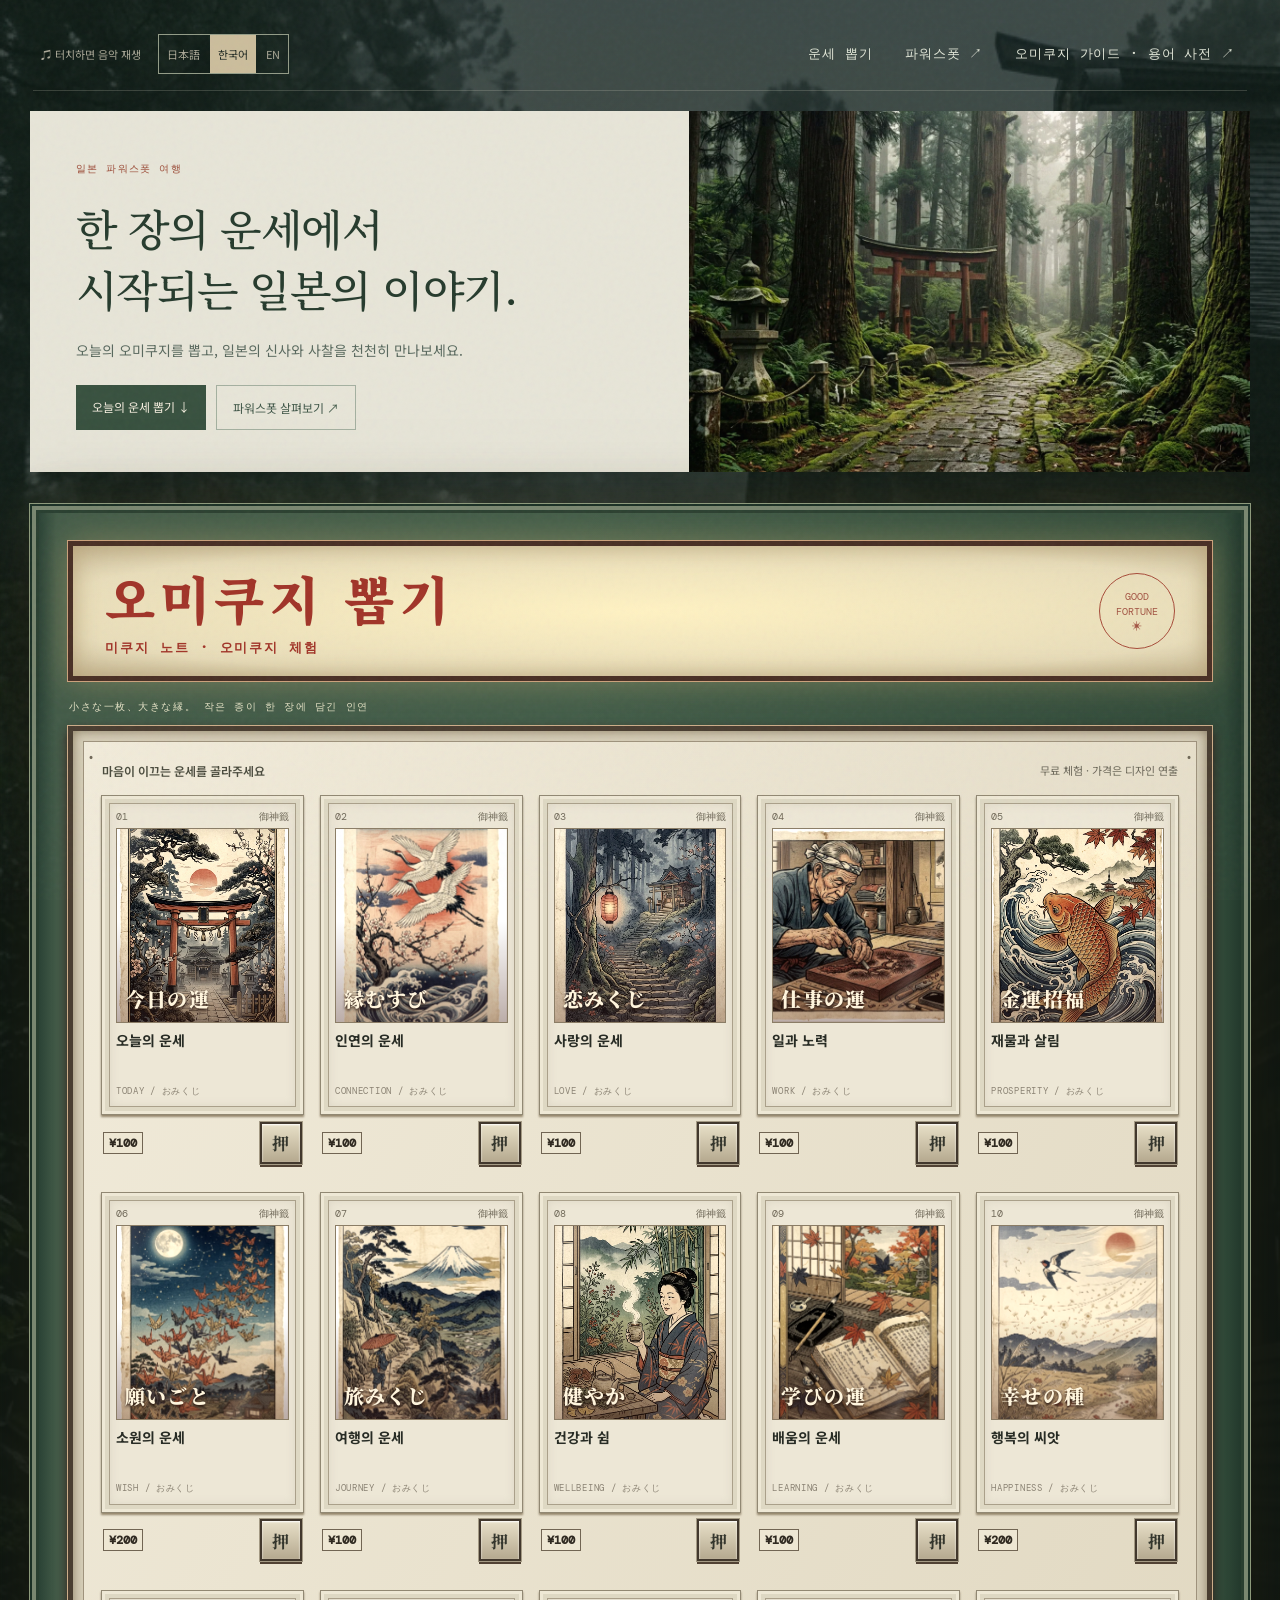
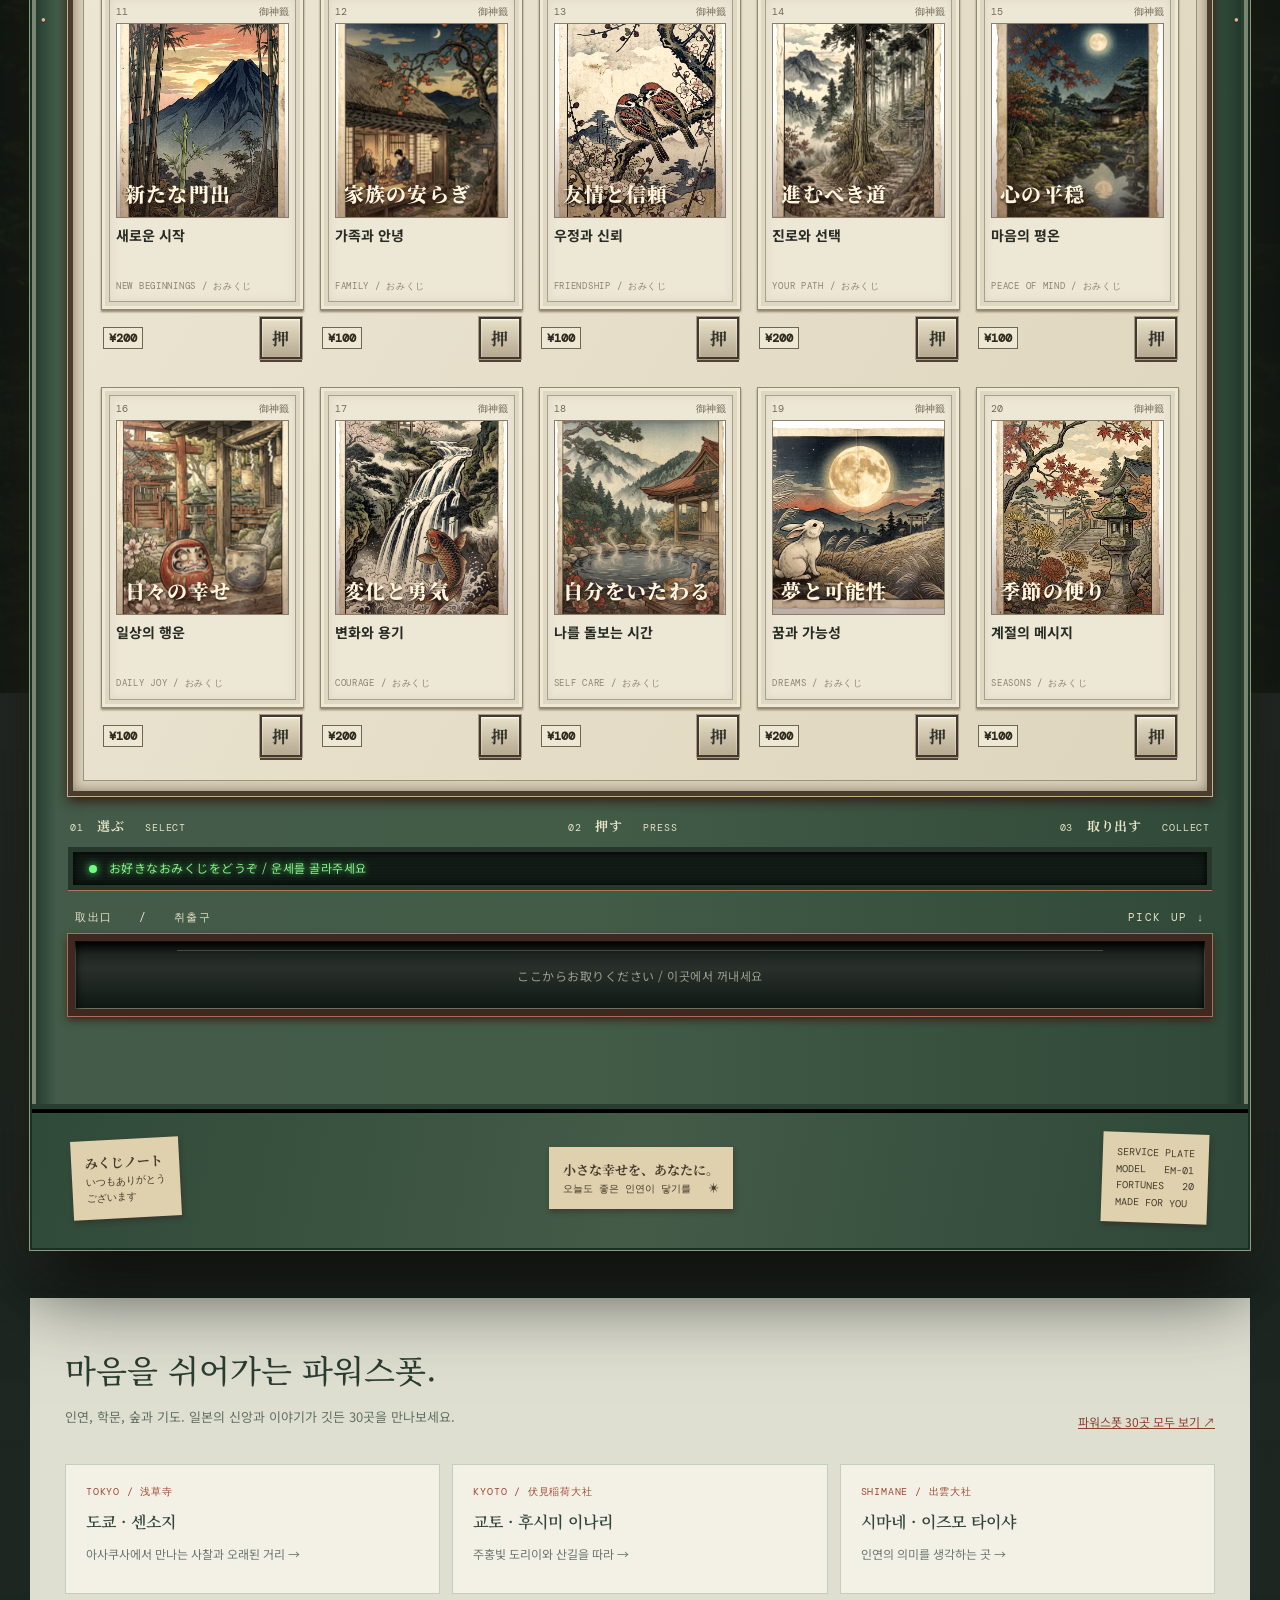
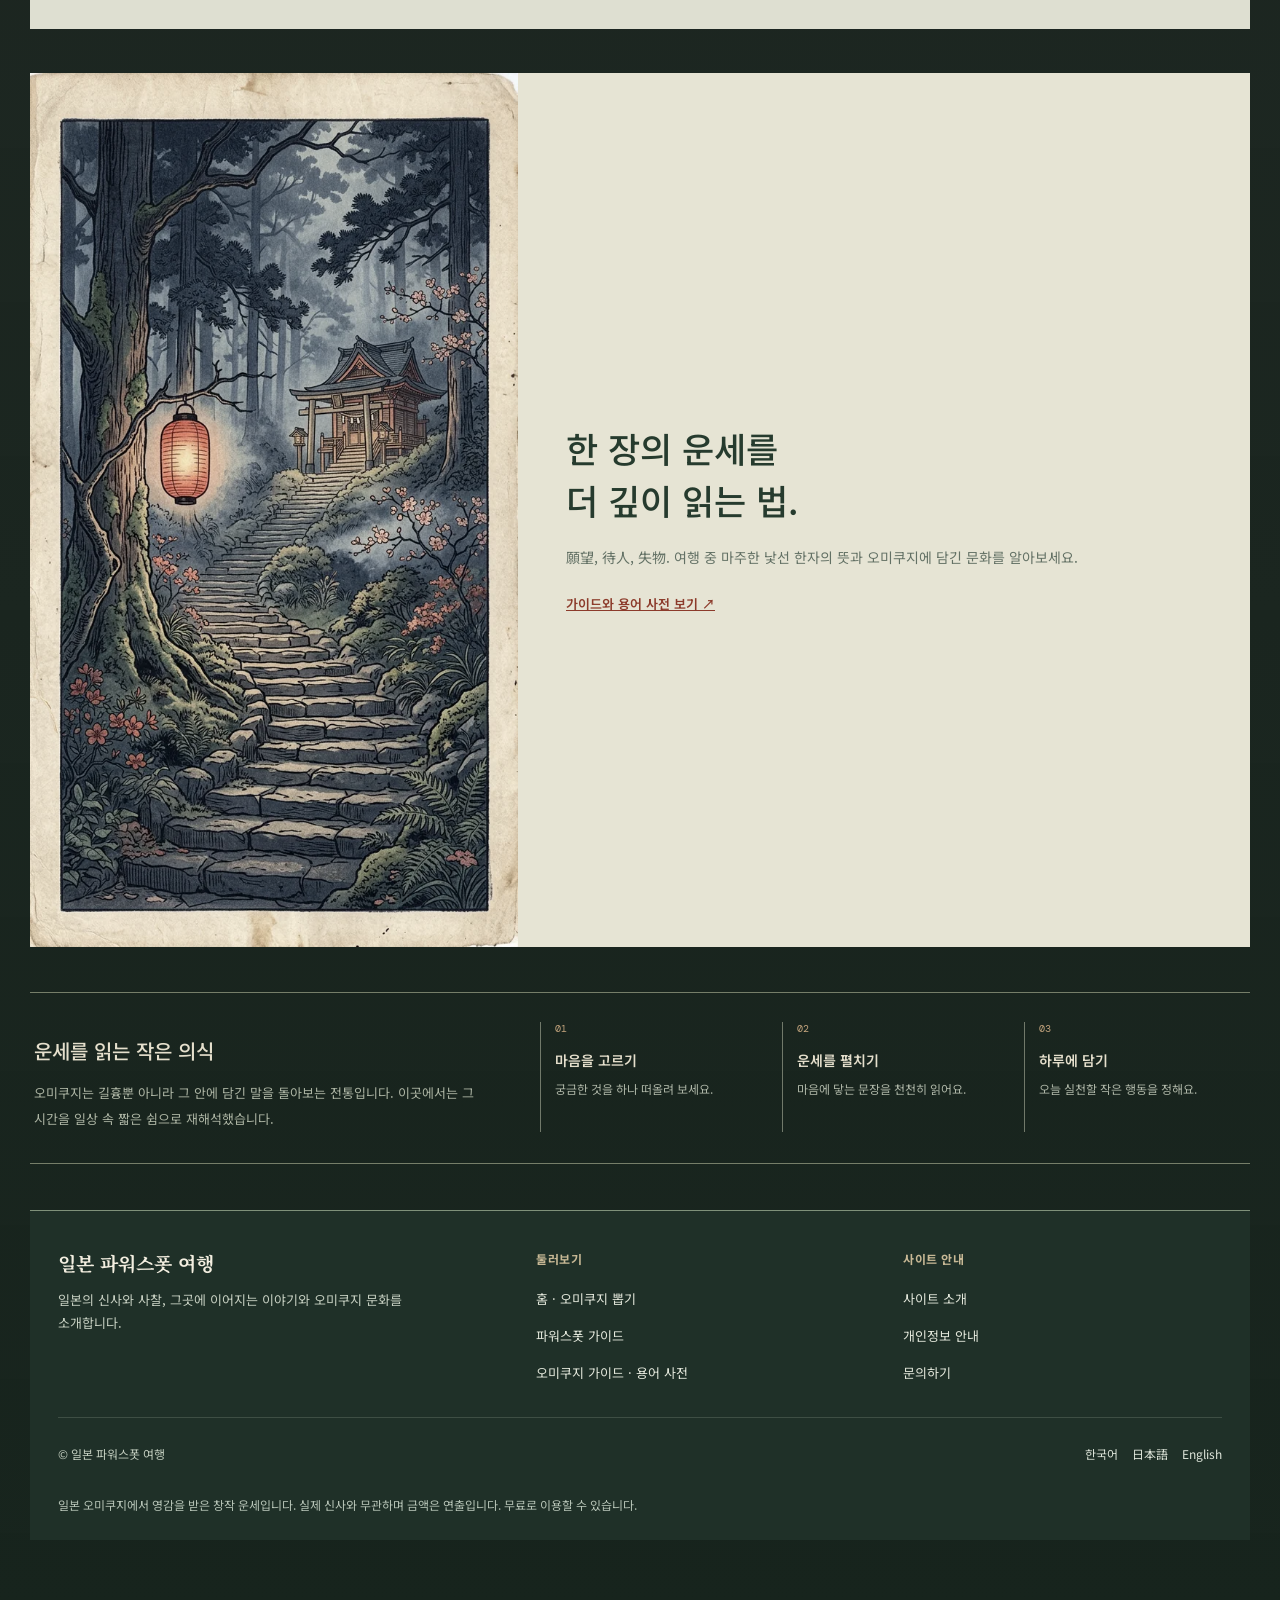
==== commit 59826075: "Add files via upload" ====
--- a/index.html
+++ b/index.html
@@ -1,4 +1,5 @@
 <!DOCTYPE html>
+
 <html lang="ko"><head><meta charset="utf-8"/><meta content="width=device-width,initial-scale=1" name="viewport"/><meta content="#171d1a" name="theme-color"/><meta content="일본의 신사와 사찰, 파워스폿 여행 정보와 오미쿠지 문화, 창작 운세를 만나보세요." name="description"/><title>일본 파워스폿 여행 | 신사·사찰과 오미쿠지</title><style>
 @import url('https://fonts.googleapis.com/css2?family=DM+Mono:wght@400;500&family=DM+Sans:wght@400;500;600;700&family=Noto+Sans+JP:wght@400;500;600;700&family=Noto+Sans+KR:wght@400;500;600;700&family=Noto+Serif+JP:wght@400;600;700;900&family=Noto+Serif+KR:wght@400;500;600;700&display=swap');
 :root{--paper:#e7dec8;--red:#7d342a;--ink:#302c23}*{box-sizing:border-box}html{scroll-behavior:smooth}body{margin:0;background:radial-gradient(ellipse at 50% 10%,#303933 0,#1d2420 48%,#141a17 100%);color:#ede1c7;font-family:'Noto Serif KR',serif;min-height:100vh}body:before{content:'';position:fixed;inset:0;pointer-events:none;opacity:.1;background-image:url("data:image/svg+xml,%3Csvg viewBox='0 0 190 190' xmlns='http://www.w3.org/2000/svg'%3E%3Cfilter id='n'%3E%3CfeTurbulence type='fractalNoise' baseFrequency='.9' numOctaves='3' stitchTiles='stitch'/%3E%3C/filter%3E%3Crect width='100%25' height='100%25' filter='url(%23n)' opacity='.38'/%3E%3C/svg%3E");z-index:8}.page{width:min(100% - 40px,1220px);margin:0 auto;padding:32px 0 70px}.top{display:flex;justify-content:space-between;margin:0 3px 14px;color:#9d9b83;font:9px 'DM Mono',monospace;letter-spacing:.16em}.cabinet{position:relative;padding:35px 36px 0;background:linear-gradient(90deg,#51271f,#8b4234 2%,#873b2e 45%,#713026 98%,#4a241e);border:2px solid #4b2b22;outline:1px solid #9d6650;box-shadow:0 35px 80px #0009,inset 0 0 0 4px #ad6c50,inset 0 0 0 7px #5d2c23}.cabinet:before,.cabinet:after{position:absolute;content:'•';color:#d9b590;text-shadow:0 1px #40231b;font-size:14px;top:47%;z-index:1}.cabinet:before{left:9px}.cabinet:after{right:9px}.marquee{height:140px;display:flex;align-items:center;justify-content:space-between;padding:18px 32px;background:radial-gradient(ellipse at center,#fff2bc,#eddaad 75%,#cbb58e);border:5px solid #492f24;outline:1px solid #cba17b;box-shadow:0 0 22px #f0cb8270,inset 0 0 20px #b9a47a;color:#a13428}.marquee h1{font-family:'Noto Serif JP';font-size:clamp(35px,6vw,59px);letter-spacing:.22em;line-height:1;margin:0;font-weight:900}.marquee p{margin:9px 0 0;font:700 14px 'DM Mono',monospace;letter-spacing:.28em}.roundmark{width:76px;height:76px;border:1px solid #a74b39;border-radius:50%;display:grid;place-items:center;text-align:center;font:10px 'DM Mono',monospace;line-height:1.5;color:#a35443}.caption{display:flex;justify-content:space-between;margin:19px 1px 12px;font-size:10px;letter-spacing:.13em;color:#f1d2ae}.caption span:last-child{font:10px 'DM Mono',monospace}.display{padding:10px;background:#d7cfb9;border:5px solid #493d30;outline:1px solid #ccad89;box-shadow:0 5px 11px #351b18,inset 0 0 12px #8a7c60}.display-inner{padding:17px;background:linear-gradient(120deg,#f1ebda,#ded5bd);border:1px solid #9e927c;position:relative}.display-inner:before,.display-inner:after{position:absolute;top:4px;color:#6f6857;content:'•';font-size:12px}.display-inner:before{left:5px}.display-inner:after{right:5px}.grid{display:grid;grid-template-columns:repeat(5,minmax(0,1fr));gap:18px 15px}.product{min-width:0}.frame{padding:7px;background:#ded8c3;border:1px solid #918873;box-shadow:inset 0 0 0 3px #eee8d5,0 2px 2px #94866c;transition:transform .2s}.product:hover .frame{transform:translateY(-2px)}.ticket{background:#ede7d6;border:1px solid #aaa08a;padding:6px;color:#302c23;box-shadow:inset 0 0 8px #b3aa9645}.ticket-top{display:flex;justify-content:space-between;font:8px 'DM Mono',monospace;color:#706959;margin-bottom:4px}.art{height:195px;position:relative;overflow:hidden;background:#a49070;border:1px solid #8b7d66}.art img{height:100%;width:100%;object-fit:cover;filter:saturate(.84) sepia(.15) contrast(1.08);transition:transform .5s}.product:hover img{transform:scale(1.06)}.art:after{content:'';position:absolute;inset:0;background:linear-gradient(0deg,#4c261a60,transparent 52%);pointer-events:none}.art-name{position:absolute;z-index:1;left:8px;bottom:7px;color:#fff5dd;font-family:'Noto Serif JP';font-size:17px;font-weight:900;text-shadow:0 2px 3px #291811;letter-spacing:.06em}.ticket h2{font-family:'Noto Serif KR';font-size:11px;margin:8px 0 3px;color:#282c25}.ticket small{font:8px 'DM Mono',monospace;color:#8b8374;letter-spacing:.08em}.control{height:50px;display:flex;align-items:center;justify-content:space-between;padding:0 2px}.price{color:#302a21;border:1px solid #716553;padding:2px 5px;background:#eee7d3;font:700 10px 'DM Mono',monospace}.push{width:38px;height:38px;border:2px solid #42382d;outline:1px solid #a49a84;background:linear-gradient(#e8e0c8,#b5a98f);color:#34362d;box-shadow:0 3px 0 #514234,inset 0 1px 2px #fff;cursor:pointer;font-family:'Noto Serif JP';font-size:15px;font-weight:bold;transition:transform .1s}.push:hover{background:linear-gradient(#f9f1d6,#cabda1)}.push:active{transform:translateY(3px);box-shadow:none}button:focus-visible,a:focus-visible{outline:3px solid #e7bd70;outline-offset:3px}.steps{display:flex;justify-content:space-between;padding:20px 2px 12px;font:9px 'DM Mono',monospace;letter-spacing:.08em;color:#f2d6b8}.steps b{font-family:'Noto Serif JP';font-size:12px}.led{height:43px;border:5px solid #3b231e;background:repeating-linear-gradient(0deg,#101915,#101915 2px,#15221a 3px);box-shadow:inset 0 0 9px #000,0 1px #b4735d;display:flex;align-items:center;padding:0 16px;color:#8beb8b;text-shadow:0 0 6px #53ed65;font:11px 'DM Mono',monospace;letter-spacing:.12em}.led:before{content:'';height:8px;width:8px;border-radius:50%;background:#71ff83;box-shadow:0 0 9px #63ff7a;margin-right:12px}.pick-label{display:flex;justify-content:space-between;margin:20px 7px 9px;color:#ecd2b6;font:10px 'DM Mono',monospace;letter-spacing:.15em}.slot{display:block;width:100%;height:82px;cursor:pointer;border:7px solid #3f2820;outline:1px solid #ab7054;background:linear-gradient(#141c19,#29302a 40%,#101814);box-shadow:inset 0 6px 10px #000,inset 0 0 0 1px #747e69,0 4px 8px #3f201b;color:#9a9f8d;font:10px 'DM Mono',monospace;letter-spacing:.17em;position:relative}.slot:before{content:'';position:absolute;top:9px;left:9%;width:82%;height:1px;background:#8a9683;opacity:.4}.slot.ready{color:#e8e9c0;text-shadow:0 0 10px #b1efa8;animation:glow 1s infinite alternate}.base{margin:70px -36px 0;padding:20px 40px 25px;border-top:9px ridge #5d2c24;background:linear-gradient(100deg,#78362b,#843b2f,#6d3028);display:flex;justify-content:space-between;align-items:center;gap:14px}.label{background:#dfd1ad;color:#453a2e;box-shadow:1px 3px 5px #39221e7a;padding:12px 14px;font:9px 'DM Mono',monospace;line-height:1.5}.label strong{font-family:'Noto Serif JP';font-size:14px}.label:nth-child(1){transform:rotate(-3deg)}.label:nth-child(3){transform:rotate(2deg)}.label a{color:inherit}.footer{text-align:center;color:#aaa997;font-size:10px;line-height:1.9;padding:22px 10px}.footer a{color:#c5bb9f}.overlay{position:fixed;inset:0;z-index:10;background:#111711df;backdrop-filter:blur(7px);display:none;align-items:center;justify-content:center;padding:18px}.overlay.open{display:flex}.slip{width:min(100%,510px);max-height:92vh;overflow:auto;position:relative;color:#30271f;background:#f2ead8;box-shadow:0 25px 80px #000a;padding:34px 38px;background-image:repeating-linear-gradient(90deg,transparent,transparent 3px,#9d8a7108 4px);animation:up .45s ease}.slip:before{position:absolute;content:'';inset:10px;border:1px solid #bca98d;pointer-events:none}.close{position:absolute;right:21px;top:13px;border:0;background:none;color:#7b6754;font-size:26px;cursor:pointer}.slip-head{text-align:center;border-bottom:2px solid #a74934;padding-bottom:17px}.slip-head small{font:10px 'DM Mono';letter-spacing:.18em;color:#9f4733}.slip-head h2{font:700 44px 'Noto Serif JP';color:#a33728;margin:8px 0 2px;letter-spacing:.18em}.slip-head h3{font-size:15px;margin:4px;font-weight:500}.poem{text-align:center;line-height:2.1;font-size:13px;padding:14px 0;border-bottom:1px solid #cab9a2}.poem b{font-family:'Noto Serif JP';font-size:16px;display:block;color:#7d3a2e}.details{margin:13px 0}.detail{display:grid;grid-template-columns:84px 1fr;gap:10px;padding:9px 0;border-bottom:1px solid #d9cdb8;font-size:12px;line-height:1.7}.detail strong{color:#a24431;font-family:'Noto Serif JP';font-size:13px}.detail.highlight{background:#e7dac3;padding:9px}.slip-note{color:#8b7d69;font-size:10px;line-height:1.8}.actions{display:flex;gap:8px;margin-top:20px}.actions button{flex:1;padding:13px 5px;border:1px solid #8d3c2e;background:#8d3c2e;color:#fff3df;cursor:pointer;font-family:inherit;font-size:11px}.actions .secondary{background:transparent;color:#8d3c2e}@keyframes up{from{opacity:0;transform:translateY(35px)}to{opacity:1;transform:translateY(0)}}@keyframes glow{to{box-shadow:inset 0 0 20px #8faa75,0 0 15px #f6d498}}@media(max-width:700px){.page{width:min(100% - 20px,560px);padding-top:20px}.cabinet{padding:20px 14px 0}.marquee{height:112px;padding:15px}.marquee h1{font-size:35px}.marquee p{font-size:10px}.roundmark{width:54px;height:54px;font-size:8px}.display{padding:5px}.display-inner{padding:8px}.grid{grid-template-columns:repeat(2,minmax(0,1fr));gap:14px 9px}.art{height:155px}.caption{font-size:9px}.caption span:last-child{font-size:8px}.steps{font-size:8px}.base{margin:45px -14px 0;padding:16px;gap:8px}.label{padding:9px;font-size:8px}.label:nth-child(3){display:none}.slip{padding:34px 25px}.detail{grid-template-columns:75px 1fr}}
@@ -34,7 +35,7 @@
 .main-nav a:hover,.main-nav a:focus-visible{background:#ffffff12;color:#fff1d0}
 @media(max-width:760px){.top{align-items:stretch;flex-direction:column;gap:10px;margin-bottom:17px}.toolbar{justify-content:flex-start}.main-nav{justify-content:flex-start;gap:4px;flex-wrap:wrap}.main-nav a{font-size:12px;min-height:44px;padding:8px 10px}}
 @media(max-width:390px){.main-nav a{font-size:11px;padding:8px 7px}}
-</style><link href="https://storykim1980-crypto.github.io/Mikuji-Note/" rel="canonical"/><link href="https://storykim1980-crypto.github.io/Mikuji-Note/" hreflang="ko" rel="alternate"/><link href="https://storykim1980-crypto.github.io/Mikuji-Note/index-ja.html" hreflang="ja" rel="alternate"/><link href="https://storykim1980-crypto.github.io/Mikuji-Note/index-en.html" hreflang="en" rel="alternate"/><meta content="website" property="og:type"/><meta content="일본 파워스폿 여행 | 신사·사찰과 오미쿠지" property="og:title"/><meta content="일본의 신사와 사찰, 파워스폿 여행 정보와 오미쿠지 문화, 창작 운세를 만나보세요." property="og:description"/><meta content="https://storykim1980-crypto.github.io/Mikuji-Note/" property="og:url"/><meta content="일본 파워스폿 여행" property="og:site_name"/></head><body><div class="page"><div class="top"><div class="toolbar"><button aria-pressed="false" id="sound">♫ MUSIC</button><div aria-label="Language" class="langs"><button data-lang="ja">日本語</button><button data-lang="ko">한국어</button><button data-lang="en">EN</button></div></div><nav aria-label="주요 메뉴" class="main-nav"><a href="#fortune" id="navDraw">운세 뽑기</a><a href="places.html" id="navPlaces">파워스폿 ↗</a><a href="guide.html" id="navGuide">오미쿠지 가이드 · 용어 사전 ↗</a></nav></div><section class="welcome"><div class="welcome-copy"><span id="siteBrand">일본 파워스폿 여행</span><h1 id="welcomeTitle">한 장의 운세에서<br/>시작되는 일본의 이야기.</h1><p id="welcomeText">오늘의 오미쿠지를 뽑고, 일본의 신사와 사찰을 천천히 만나보세요.</p><div class="welcome-actions"><a href="#fortune" id="welcomeDraw">오늘의 운세 뽑기 ↓</a><a href="places.html" id="welcomePlaces">파워스폿 살펴보기 ↗</a></div></div><div class="welcome-photo"><img alt="Illustration of an imagined shrine forest" src="places-cover.webp"/><small hidden="" id="welcomePhotoNote"></small></div></section><main class="cabinet" id="fortune"><header class="marquee"><div><h2 id="brandName">오미쿠지 뽑기</h2><p id="experienceName">미쿠지 노트 · 오미쿠지 체험</p></div><div class="roundmark">GOOD<br/>FORTUNE<br/>✳</div></header><div class="caption"><span id="captionText">小さな一枚、大きな縁。   작은 종이 한 장에 담긴 인연</span></div><section aria-label="오미쿠지 선택" class="display"><div class="display-inner"><div class="display-intro"><span id="displayLead">마음이 이끄는 운세를 골라주세요</span><span id="freeNotice">무료 체험 · 가격은 디자인 연출</span></div><div class="grid" id="grid"></div></div></section><div class="steps"><span>01  <b>選ぶ</b>   SELECT</span><span>02  <b>押す</b>   PRESS</span><span>03  <b>取り出す</b>   COLLECT</span></div><div aria-live="polite" class="led" id="status">お好きなおみくじをどうぞ / 운세를 골라주세요</div><div class="pick-label pickup-anchor"><span>取出口   /   취출구</span><span>PICK UP ↓</span></div><div class="slot-wrap"><button aria-label="운세 종이 꺼내기" class="dispensed" id="paper" tabindex="-1"><span>みくじノート</span><small>MIKUJI NOTE</small><em id="paperName"></em></button><button class="slot" id="slot">ここからお取りください   /   이곳에서 꺼내세요</button></div><div class="base"><div class="label"><strong>みくじノート</strong><br/>いつもありがとう<br/>ございます</div><div class="label"><strong>小さな幸せを、あなたに。</strong><br/><span id="baseText">오늘도 좋은 인연이 닿기를</span>   ✳</div><div class="label">SERVICE PLATE<br/>MODEL   EM-01<br/>FORTUNES   20<br/>MADE FOR YOU</div></div></main><section class="home-places" id="discover"><div class="home-places-head"><div><h2 id="homePlacesTitle">마음을 쉬어가는 파워스폿.</h2><p id="homePlacesIntro">인연, 학문, 숲과 기도. 일본의 신앙과 이야기가 깃든 30곳을 만나보세요.</p></div><a href="places.html" id="homePlacesLink">파워스폿 30곳 모두 보기 ↗</a></div><div class="home-place-cards"><a data-place="sensoji" href="places.html#sensoji"><small>TOKYO / 浅草寺</small><strong id="homePlace1">도쿄 · 센소지</strong><span id="homePlaceDesc1">아사쿠사에서 만나는 사찰과 오래된 거리 →</span></a><a data-place="fushimi" href="places.html#fushimi"><small>KYOTO / 伏見稲荷大社</small><strong id="homePlace2">교토 · 후시미 이나리</strong><span id="homePlaceDesc2">주홍빛 도리이와 산길을 따라 →</span></a><a data-place="izumo" href="places.html#izumo"><small>SHIMANE / 出雲大社</small><strong id="homePlace3">시마네 · 이즈모 타이샤</strong><span id="homePlaceDesc3">인연의 의미를 생각하는 곳 →</span></a></div></section><section class="journal-feature"><div class="journal-image"><img alt="" src="art-lantern.webp"/></div><div class="journal-copy"><h2 id="guideTitle">한 장의 운세를<br/>더 깊이 읽는 법.</h2><p id="guideCopy">願望, 待人, 失物. 여행 중 마주한 낯선 한자의 뜻과 오미쿠지에 담긴 문화를 알아보세요.</p><a href="guide.html" id="guideLink">가이드와 용어 사전 보기   ↗</a></div></section><section aria-labelledby="ritualTitle" class="ritual"><div class="ritual-copy"><h2 id="ritualTitle"></h2><p id="ritualBody"></p></div><div class="ritual-steps"><div><b>01</b><strong id="ritualOne"></strong><span id="ritualOneText"></span></div><div><b>02</b><strong id="ritualTwo"></strong><span id="ritualTwoText"></span></div><div><b>03</b><strong id="ritualThree"></strong><span id="ritualThreeText"></span></div></div></section><footer class="footer"><span id="footerText"></span><div class="footer-menu"><a href="about.html" id="navAbout">소개 · 개인정보 ↗</a><nav aria-label="Language versions" class="footer-languages"><a href="index.html" hreflang="ko" lang="ko">한국어</a><a href="index-ja.html" hreflang="ja" lang="ja">日本語</a><a href="index-en.html" hreflang="en" lang="en">English</a></nav></div><span hidden="" id="sourcesText"></span></footer></div><div aria-labelledby="grade" aria-modal="true" class="overlay" id="overlay" role="dialog"><div class="slip"><button aria-label="닫기" class="close">×</button><div class="slip-head"><small id="number"></small><h2 id="grade"></h2><div class="grade-meaning" id="gradeMeaning"></div><h3 id="heading"></h3></div><div class="poem"><b id="jp"></b><span id="verse"></span></div><div class="slip-section-title" id="adviceTitle"></div><div class="fortune-intro" id="fortuneIntro"></div><div class="details" id="details"></div><a class="result-guide" href="guide.html" id="resultGuide"></a><div class="reflection"><span id="reflectionLabel"></span><p id="reflectionText"></p></div><p class="slip-note" id="note"></p></div></div><script>
+</style><link href="https://storykim1980-crypto.github.io/Mikuji-Note/" rel="canonical"/><link href="https://storykim1980-crypto.github.io/Mikuji-Note/" hreflang="ko" rel="alternate"/><link href="https://storykim1980-crypto.github.io/Mikuji-Note/index-ja.html" hreflang="ja" rel="alternate"/><link href="https://storykim1980-crypto.github.io/Mikuji-Note/index-en.html" hreflang="en" rel="alternate"/><meta content="website" property="og:type"/><meta content="일본 파워스폿 여행 | 신사·사찰과 오미쿠지" property="og:title"/><meta content="일본의 신사와 사찰, 파워스폿 여행 정보와 오미쿠지 문화, 창작 운세를 만나보세요." property="og:description"/><meta content="https://storykim1980-crypto.github.io/Mikuji-Note/" property="og:url"/><meta content="일본 파워스폿 여행" property="og:site_name"/><link href="footer.css" rel="stylesheet"/></head><body><div class="page"><div class="top"><div class="toolbar"><button aria-pressed="false" id="sound">♫ MUSIC</button><div aria-label="Language" class="langs"><button data-lang="ja">日本語</button><button data-lang="ko">한국어</button><button data-lang="en">EN</button></div></div><nav aria-label="주요 메뉴" class="main-nav"><a href="#fortune" id="navDraw">운세 뽑기</a><a href="places.html" id="navPlaces">파워스폿 ↗</a><a href="guide.html" id="navGuide">오미쿠지 가이드 · 용어 사전 ↗</a></nav></div><section class="welcome"><div class="welcome-copy"><span id="siteBrand">일본 파워스폿 여행</span><h1 id="welcomeTitle">한 장의 운세에서<br/>시작되는 일본의 이야기.</h1><p id="welcomeText">오늘의 오미쿠지를 뽑고, 일본의 신사와 사찰을 천천히 만나보세요.</p><div class="welcome-actions"><a href="#fortune" id="welcomeDraw">오늘의 운세 뽑기 ↓</a><a href="places.html" id="welcomePlaces">파워스폿 살펴보기 ↗</a></div></div><div class="welcome-photo"><img alt="Illustration of an imagined shrine forest" src="places-cover.webp"/><small hidden="" id="welcomePhotoNote"></small></div></section><main class="cabinet" id="fortune"><header class="marquee"><div><h2 id="brandName">오미쿠지 뽑기</h2><p id="experienceName">미쿠지 노트 · 오미쿠지 체험</p></div><div class="roundmark">GOOD<br/>FORTUNE<br/>✳</div></header><div class="caption"><span id="captionText">小さな一枚、大きな縁。   작은 종이 한 장에 담긴 인연</span></div><section aria-label="오미쿠지 선택" class="display"><div class="display-inner"><div class="display-intro"><span id="displayLead">마음이 이끄는 운세를 골라주세요</span><span id="freeNotice">무료 체험 · 가격은 디자인 연출</span></div><div class="grid" id="grid"></div></div></section><div class="steps"><span>01  <b>選ぶ</b>   SELECT</span><span>02  <b>押す</b>   PRESS</span><span>03  <b>取り出す</b>   COLLECT</span></div><div aria-live="polite" class="led" id="status">お好きなおみくじをどうぞ / 운세를 골라주세요</div><div class="pick-label pickup-anchor"><span>取出口   /   취출구</span><span>PICK UP ↓</span></div><div class="slot-wrap"><button aria-label="운세 종이 꺼내기" class="dispensed" id="paper" tabindex="-1"><span>みくじノート</span><small>MIKUJI NOTE</small><em id="paperName"></em></button><button class="slot" id="slot">ここからお取りください   /   이곳에서 꺼내세요</button></div><div class="base"><div class="label"><strong>みくじノート</strong><br/>いつもありがとう<br/>ございます</div><div class="label"><strong>小さな幸せを、あなたに。</strong><br/><span id="baseText">오늘도 좋은 인연이 닿기를</span>   ✳</div><div class="label">SERVICE PLATE<br/>MODEL   EM-01<br/>FORTUNES   20<br/>MADE FOR YOU</div></div></main><section class="home-places" id="discover"><div class="home-places-head"><div><h2 id="homePlacesTitle">마음을 쉬어가는 파워스폿.</h2><p id="homePlacesIntro">인연, 학문, 숲과 기도. 일본의 신앙과 이야기가 깃든 30곳을 만나보세요.</p></div><a href="places.html" id="homePlacesLink">파워스폿 30곳 모두 보기 ↗</a></div><div class="home-place-cards"><a data-place="sensoji" href="places.html#sensoji"><small>TOKYO / 浅草寺</small><strong id="homePlace1">도쿄 · 센소지</strong><span id="homePlaceDesc1">아사쿠사에서 만나는 사찰과 오래된 거리 →</span></a><a data-place="fushimi" href="places.html#fushimi"><small>KYOTO / 伏見稲荷大社</small><strong id="homePlace2">교토 · 후시미 이나리</strong><span id="homePlaceDesc2">주홍빛 도리이와 산길을 따라 →</span></a><a data-place="izumo" href="places.html#izumo"><small>SHIMANE / 出雲大社</small><strong id="homePlace3">시마네 · 이즈모 타이샤</strong><span id="homePlaceDesc3">인연의 의미를 생각하는 곳 →</span></a></div></section><section class="journal-feature"><div class="journal-image"><img alt="" src="art-lantern.webp"/></div><div class="journal-copy"><h2 id="guideTitle">한 장의 운세를<br/>더 깊이 읽는 법.</h2><p id="guideCopy">願望, 待人, 失物. 여행 중 마주한 낯선 한자의 뜻과 오미쿠지에 담긴 문화를 알아보세요.</p><a href="guide.html" id="guideLink">가이드와 용어 사전 보기   ↗</a></div></section><section aria-labelledby="ritualTitle" class="ritual"><div class="ritual-copy"><h2 id="ritualTitle"></h2><p id="ritualBody"></p></div><div class="ritual-steps"><div><b>01</b><strong id="ritualOne"></strong><span id="ritualOneText"></span></div><div><b>02</b><strong id="ritualTwo"></strong><span id="ritualTwoText"></span></div><div><b>03</b><strong id="ritualThree"></strong><span id="ritualThreeText"></span></div></div></section><footer aria-label="하단 메뉴" class="site-footer"><div class="sf-inner"><div class="sf-intro"><a class="sf-brand" data-sf="brand" href="./">일본 파워스폿 여행</a><p class="sf-description" data-sf="desc">일본의 신사와 사찰, 그곳에 이어지는 이야기와 오미쿠지 문화를 소개합니다.</p></div><div class="sf-group"><h2 data-sf="explore">둘러보기</h2><nav aria-label="둘러보기" class="sf-links" data-sf-nav="explore"><a data-sf="home" data-sf-link="home" href="./">홈 · 오미쿠지 뽑기</a><a data-sf="places" data-sf-link="places" href="places.html">파워스폿 가이드</a><a data-sf="guide" data-sf-link="guide" href="guide.html">오미쿠지 가이드 · 용어 사전</a></nav></div><div class="sf-group"><h2 data-sf="info">사이트 안내</h2><nav aria-label="사이트 안내" class="sf-links" data-sf-nav="info"><a data-sf="about" data-sf-link="about" href="about.html" id="navAbout">사이트 소개</a><a data-sf="privacy" data-sf-link="privacy" href="about.html#privacy">개인정보 안내</a><a data-sf="contact" data-sf-link="contact" href="about.html#contact">문의하기</a></nav></div></div><div class="sf-bottom"><span data-sf="copyright">© 일본 파워스폿 여행</span><nav aria-label="언어 선택" class="sf-languages"><a href="./" hreflang="ko" lang="ko">한국어</a><a href="index-ja.html" hreflang="ja" lang="ja">日本語</a><a href="index-en.html" hreflang="en" lang="en">English</a></nav></div><p class="sf-disclaimer" id="footerText">오미쿠지에서 영감을 받은 창작 체험입니다. 실제 신사와 무관하며 금액은 연출입니다.</p><span hidden="" id="sourcesText"></span></footer></div><div aria-labelledby="grade" aria-modal="true" class="overlay" id="overlay" role="dialog"><div class="slip"><button aria-label="닫기" class="close">×</button><div class="slip-head"><small id="number"></small><h2 id="grade"></h2><div class="grade-meaning" id="gradeMeaning"></div><h3 id="heading"></h3></div><div class="poem"><b id="jp"></b><span id="verse"></span></div><div class="slip-section-title" id="adviceTitle"></div><div class="fortune-intro" id="fortuneIntro"></div><div class="details" id="details"></div><a class="result-guide" href="guide.html" id="resultGuide"></a><div class="reflection"><span id="reflectionLabel"></span><p id="reflectionText"></p></div><p class="slip-note" id="note"></p></div></div><script>
 const translations={
 ko:{names:['오늘의 운세','인연의 운세','사랑의 운세','일과 노력','재물과 살림','소원의 운세','여행의 운세','건강과 쉼','배움의 운세','행복의 씨앗','새로운 시작','가족과 안녕','우정과 신뢰','진로와 선택','마음의 평온','일상의 행운','변화와 용기','나를 돌보는 시간','꿈과 가능성','계절의 메시지'],caption:'小さな一枚、大きな縁。  작은 종이 한 장에 담긴 인연',base:'오늘도 좋은 인연이 닿기를',choose:'お好きなおみくじをどうぞ / 운세를 골라주세요',ready:'おみくじが届きました / 취출구를 눌러 꺼내세요',empty:'먼저 원하는 운세의 押 버튼을 눌러주세요',slot:'ここからお取りください / 이곳에서 꺼내세요',take:'▼ おみくじを取り出す / 운세 꺼내기 ▼',footer:'일본 오미쿠지에서 영감을 받은 창작 운세입니다. 실제 신사와 무관하며 금액은 연출입니다. 무료로 이용할 수 있습니다.',sources:'항목 구성 참고',note:'※ 창작된 오락용 운세로, 실제 미래를 예측하지 않습니다. 길흉의 순서와 표현은 신사마다 다릅니다. 건강·재정 등 중요한 결정은 전문가와 상의하세요.',save:'운세 저장하기',again:'다른 운세 뽑기',pick:'선택',labels:['소원','기다리는 사람','잃어버린 물건','여행','일과 살림','배움','인연','건강'],head:['맑은 바람이 불어오는 때','고요한 마음에 길이 열립니다','작은 노력이 열매를 맺습니다','작은 기쁨을 발견하는 날','때를 기다리며 준비하세요','잠시 멈추어 살피는 때'],verse:['봄빛에 꽃이 피듯 마음을 열면 기회가 보일 수 있습니다. 기쁠 때일수록 겸손함을 잊지 마세요.','고요한 물에 달이 비치듯, 차분한 마음으로 주변을 살피면 나아갈 길이 보일 수 있습니다.','씨앗을 심고 계절을 기다리듯, 눈앞의 일을 성실히 이어가 보세요.','작은 등불도 앞길을 비춥니다. 멀리 있는 답보다 곁에 있는 것부터 살펴보세요.','구름 너머에도 빛은 있습니다. 서두르기보다 다음을 위한 준비에 마음을 쓰세요.','비가 그친 뒤 하늘은 다시 맑아집니다. 조급함을 내려놓고 신중하게 나아가세요.'],good:['뜻을 분명히 하고 차근차근 준비하세요.','기다림에만 머물지 말고 먼저 안부를 전해보세요.','가까운 곳과 마지막으로 사용한 곳을 살펴보세요.','일정과 날씨를 확인하고 여유롭게 떠나세요.','약속과 지출을 꼼꼼히 살피는 태도가 도움이 됩니다.','기초를 다지고 매일 조금씩 꾸준히 익히세요.','상대의 말을 경청하고 진심을 전하세요.','충분히 쉬고 몸의 변화에 주의를 기울이세요.'],caution:['기다리는 동안 계획을 다시 살펴보세요.','소식을 재촉하기보다 상대의 시간을 존중하세요.','서두르지 말고 지나온 곳을 차분히 되짚어보세요.','무리한 계획은 줄이고 안전을 우선하세요.','큰 결정은 서두르지 말고 조건을 확인하세요.','어려운 부분은 도움을 구하고 기초부터 복습하세요.','감정적인 말은 삼가고 서로의 입장을 살피세요.','무리하지 말고 증상이 있다면 전문가와 상의하세요.']},
 ja:{names:['今日の運','縁むすび','恋みくじ','仕事の運','金運招福','願いごと','旅みくじ','健やか','学びの運','幸せの種','新たな門出','家族の安らぎ','友情と信頼','進むべき道','心の平穏','日々の幸せ','変化と勇気','自分をいたわる','夢と可能性','季節の便り'],caption:'小さな一枚、大きな縁。　心にそっと寄り添うおみくじ',base:'今日もよいご縁がありますように',choose:'お好きなおみくじをお選びください',ready:'おみくじが届きました / 紙を押して取り出してください',empty:'まずお好きなおみくじの「押」を押してください',slot:'ここからお取りください / PICK UP',take:'▼ おみくじを取り出す ▼',footer:'おみくじの形式を参考にした創作の無料体験です。実在の神社とは関係なく、金額は演出です。',sources:'項目構成の参考',note:'※ 娯楽のための創作であり、未来を予測するものではありません。吉凶の順序や表現は神社によって異なります。健康・お金などの大切な判断は専門家にご相談ください。',save:'おみくじを保存',again:'もう一度えらぶ',pick:'を選ぶ',labels:['ねがいごと','まちびと','うせもの','たびだち','あきない','がくもん','えんだん','けんこう'],head:['晴れやかな風が吹くとき','静かな心に道がひらく','小さな努力が実を結ぶ','小さな喜びを見つける日','時を待ち、備えましょう','立ち止まって見つめるとき'],verse:['春の光に花がひらくように、心を開けば機会が見えるかもしれません。喜びの中でも謙虚な心を大切に。','静かな水に月が映るように、落ち着いて周りを見渡せば進む道が見えるかもしれません。','種をまいて季節を待つように、目の前のことを誠実に続けましょう。','小さな灯りも道を照らします。遠くの答えより、まず身近なものを見つめて。','雲の向こうにも光はあります。焦らず、次に向けた準備を大切に。','雨の後にはまた空が晴れます。焦りを手放し、一歩ずつ慎重に進みましょう。'],good:['願いを明らかにし、一歩ずつ備えましょう。','待つだけでなく、自分から便りを出してみて。','身近な場所と最後に使った場所を探しましょう。','予定と天気を確かめ、余裕をもって出かけましょう。','約束や出費を丁寧に確認するとよいでしょう。','基礎を大切に、毎日少しずつ学びましょう。','相手の話を聞き、誠実な気持ちを伝えて。','十分に休み、体の変化に気を配りましょう。'],caution:['待つ間に計画を見直してみましょう。','返事を急がず、相手の時間を尊重しましょう。','焦らず、通った場所を順にたどりましょう。','無理な予定を減らし、安全を第一に。','大きな決断は急がず、条件をよく確かめて。','難しいところは助けを求め、基礎から復習を。','感情的な言葉を控え、互いの立場を考えて。','無理をせず、症状があれば専門家に相談を。']},
@@ -68,7 +69,8 @@
  musicNote(chords[bar][1]+12,.58,2.6,.0035,'key');musicNote(chords[bar][2]+12,2.88,2.6,.003,'key');musicalStep++}
 
 const soundLabels={ko:{on:'♫ 음악 켜짐',off:'♫ 음악 꺼짐',pending:'♫ 터치하면 음악 재생',onLabel:'음악과 효과음 끄기',offLabel:'음악과 효과음 켜기',pendingLabel:'음악 재생하기'},ja:{on:'♫ 音楽オン',off:'♫ 音楽オフ',pending:'♫ タップで音楽再生',onLabel:'音楽と効果音をオフにする',offLabel:'音楽と効果音をオンにする',pendingLabel:'音楽を再生する'},en:{on:'♫ MUSIC ON',off:'♫ MUSIC OFF',pending:'♫ TAP FOR MUSIC',onLabel:'Turn music and sound effects off',offLabel:'Turn music and sound effects on',pendingLabel:'Play music'}};let musicAllowed=true;try{musicAllowed=localStorage.getItem('enmikujisound')!=='off'}catch(e){}let playbackStarting=false;function setMusicButton(){let state=soundOn?'on':musicAllowed?'pending':'off',labels=soundLabels[lang],btn=document.querySelector('#sound');btn.textContent=labels[state];btn.setAttribute('aria-pressed',String(soundOn));btn.setAttribute('aria-label',labels[state+'Label']);btn.title=labels[state+'Label']}function rememberMusic(on){try{localStorage.setItem('enmikujisound',on?'on':'off')}catch(e){}}function startSequence(){if(soundOn||!musicAllowed||!ctx||ctx.state!=='running')return;soundOn=true;clearInterval(ambientTimer);ambient();ambientTimer=setInterval(ambient,4600);setMusicButton()}function tryAutoMusic(){if(!musicAllowed)return;try{ctx=ctx||new(window.AudioContext||window.webkitAudioContext)();if(ctx.state==='running')startSequence();else setMusicButton()}catch(e){musicAllowed=false;setMusicButton()}}async function startMusicFromGesture(){if(!musicAllowed||soundOn||playbackStarting)return;playbackStarting=true;try{ctx=ctx||new(window.AudioContext||window.webkitAudioContext)();await ctx.resume();startSequence()}catch(e){musicAllowed=false;setMusicButton()}finally{playbackStarting=false}}document.addEventListener('pointerdown',e=>{if(e.target.closest('#sound'))return;startMusicFromGesture()},true);document.addEventListener('keydown',e=>{if(e.target.closest?.('#sound'))return;startMusicFromGesture()},true);document.querySelector('#sound').onclick=async()=>{if(soundOn){musicAllowed=false;soundOn=false;clearInterval(ambientTimer);rememberMusic(false);if(ctx&&ctx.state==='running')await ctx.suspend();setMusicButton()}else{musicAllowed=true;rememberMusic(true);await startMusicFromGesture();setMusicButton()}};tryAutoMusic();
-function render(){setMusicButton();const travel=homeTravelText[lang],placeUrl=lang==='ja'?'places-ja.html':lang==='en'?'places-en.html':'places.html';['navPlaces','welcomeTitle','welcomeText','welcomeDraw','welcomePlaces','welcomePhotoNote','homePlacesTitle','homePlacesIntro','homePlacesLink','homePlace1','homePlaceDesc1','homePlace2','homePlaceDesc2','homePlace3','homePlaceDesc3'].forEach((id,i)=>document.getElementById(id).textContent=travel[i]);document.getElementById('welcomeTitle').style.whiteSpace='pre-line';['navPlaces','welcomePlaces','homePlacesLink'].forEach(id=>document.getElementById(id).href=placeUrl);document.querySelectorAll('[data-place]').forEach(a=>a.href=placeUrl+'#'+a.dataset.place);document.querySelector('#brandName').textContent=brandNames[lang];document.querySelector('#experienceName').textContent=experienceNames[lang];document.title=brandTitles[lang];document.querySelector('#siteBrand').textContent=siteNames[lang];const t=translations[lang],r=ritualText[lang],nav=navigationText[lang];document.querySelector('#displayLead').textContent=displayText[lang][0];document.querySelector('#navGuide').href=lang==='ja'?'guide-ja.html':lang==='en'?'guide-en.html':'guide.html';document.querySelector('#navAbout').href=lang==='ja'?'about-ja.html':lang==='en'?'about-en.html':'about.html';document.querySelector('#guideLink').href=lang==='ja'?'guide-ja.html':lang==='en'?'guide-en.html':'guide.html';document.querySelector('#freeNotice').textContent=displayText[lang][1];['navDraw','navGuide','navAbout','guideTitle','guideCopy','guideLink'].forEach((id,i)=>document.getElementById(id).textContent=nav[i]);document.querySelector('#guideTitle').style.whiteSpace='pre-line';['ritualTitle','ritualBody','ritualOne','ritualOneText','ritualTwo','ritualTwoText','ritualThree','ritualThreeText','reflectionLabel','reflectionText'].forEach((id,i)=>document.getElementById(id).textContent=r[i]);document.documentElement.lang=lang;document.querySelectorAll('[data-lang]').forEach(b=>{b.classList.toggle('active',b.dataset.lang===lang);b.setAttribute('aria-pressed',String(b.dataset.lang===lang))});document.querySelector('#captionText').textContent=t.caption;document.querySelector('#baseText').textContent=t.base;document.querySelector('#footerText').textContent=t.footer;document.querySelector('#sourcesText').textContent=t.sources;document.querySelector('#note').textContent=t.note;document.querySelector('#paper').setAttribute('aria-label',archiveText[lang].paper);status.textContent=selected===null?t.choose:t.ready;slot.textContent=selected===null?t.slot:t.take;grid.innerHTML='';items.forEach((x,i)=>{const el=document.createElement('article');el.className='product';el.innerHTML=`<div class="frame"><div class="ticket"><div class="ticket-top"><span>${String(i+1).padStart(2,'0')}</span><span>御神籤</span></div><div class="art"><img src="${arts[i]}" alt="" loading="${i<5?'eager':'lazy'}" style="object-position:${[50,30,70,65,45,30,35,65,50,55][i%10]}% center"><span class="art-name">${x[0]}</span></div><h2>${t.names[i]}</h2><small>${x[1]} / おみくじ</small></div></div><div class="control"><span class="price">¥${x[2]}</span><button class="push" aria-label="${t.names[i]} ${t.pick}">押</button></div>`;el.querySelector('button').addEventListener('click',e=>{clickSound();selected=i;last=e.currentTarget;document.querySelectorAll('.product').forEach(p=>p.classList.remove('selected'));el.classList.add('selected');status.textContent=t.ready;slot.classList.add('ready');document.querySelector('.slot-wrap').classList.add('has-paper');document.querySelector('#paperName').textContent=t.names[i];document.querySelector('#paper').tabIndex=0;dispenseSound();slot.textContent=t.take;document.querySelector('#paper').focus({preventScroll:true});document.querySelector('.pickup-anchor').scrollIntoView({behavior:window.matchMedia('(prefers-reduced-motion: reduce)').matches?'auto':'smooth',block:'center'})});grid.appendChild(el)})}
+const footerContent={"ko": {"brand": "일본 파워스폿 여행", "desc": "일본의 신사와 사찰, 그곳에 이어지는 이야기와 오미쿠지 문화를 소개합니다.", "explore": "둘러보기", "info": "사이트 안내", "home": "홈 · 오미쿠지 뽑기", "places": "파워스폿 가이드", "guide": "오미쿠지 가이드 · 용어 사전", "about": "사이트 소개", "privacy": "개인정보 안내", "contact": "문의하기", "lang": "언어 선택", "copyright": "© 일본 파워스폿 여행"}, "ja": {"brand": "日本のパワースポット巡り", "desc": "日本の神社やお寺、その土地に息づく物語とおみくじの文化をご案内します。", "explore": "サイトを巡る", "info": "サイトについて", "home": "ホーム・おみくじ", "places": "パワースポット案内", "guide": "おみくじガイド・用語集", "about": "サイト紹介", "privacy": "プライバシー", "contact": "お問い合わせ", "lang": "言語を選ぶ", "copyright": "© 日本のパワースポット巡り"}, "en": {"brand": "Japan’s Sacred Places", "desc": "Explore Japan’s shrines and temples, the stories surrounding them, and the culture of omikuji.", "explore": "Explore", "info": "About this site", "home": "Home & omikuji", "places": "Sacred places guide", "guide": "Omikuji guide & glossary", "about": "About", "privacy": "Privacy", "contact": "Contact", "lang": "Choose language", "copyright": "© Japan’s Sacred Places"}};function updateFooter(l){const root=document.querySelector("footer.site-footer"),v=footerContent[l],pages={ko:{home:"./",places:"places.html",guide:"guide.html",about:"about.html"},ja:{home:"index-ja.html",places:"places-ja.html",guide:"guide-ja.html",about:"about-ja.html"},en:{home:"index-en.html",places:"places-en.html",guide:"guide-en.html",about:"about-en.html"}}[l];root.querySelectorAll("[data-sf]").forEach(e=>e.textContent=v[e.dataset.sf]);root.querySelectorAll("[data-sf-nav]").forEach(e=>e.setAttribute("aria-label",v[e.dataset.sfNav]));root.querySelectorAll("[data-sf-link]").forEach(e=>{const k=e.dataset.sfLink;e.href=pages[k]||pages.about+"#"+k});root.querySelector(".sf-brand").href=pages.home;root.querySelector(".sf-languages").setAttribute("aria-label",v.lang)};
+function render(){updateFooter(lang);setMusicButton();const travel=homeTravelText[lang],placeUrl=lang==='ja'?'places-ja.html':lang==='en'?'places-en.html':'places.html';['navPlaces','welcomeTitle','welcomeText','welcomeDraw','welcomePlaces','welcomePhotoNote','homePlacesTitle','homePlacesIntro','homePlacesLink','homePlace1','homePlaceDesc1','homePlace2','homePlaceDesc2','homePlace3','homePlaceDesc3'].forEach((id,i)=>document.getElementById(id).textContent=travel[i]);document.getElementById('welcomeTitle').style.whiteSpace='pre-line';['navPlaces','welcomePlaces','homePlacesLink'].forEach(id=>document.getElementById(id).href=placeUrl);document.querySelectorAll('[data-place]').forEach(a=>a.href=placeUrl+'#'+a.dataset.place);document.querySelector('#brandName').textContent=brandNames[lang];document.querySelector('#experienceName').textContent=experienceNames[lang];document.title=brandTitles[lang];document.querySelector('#siteBrand').textContent=siteNames[lang];const t=translations[lang],r=ritualText[lang],nav=navigationText[lang];document.querySelector('#displayLead').textContent=displayText[lang][0];document.querySelector('#navGuide').href=lang==='ja'?'guide-ja.html':lang==='en'?'guide-en.html':'guide.html';document.querySelector('#navAbout').href=lang==='ja'?'about-ja.html':lang==='en'?'about-en.html':'about.html';document.querySelector('#guideLink').href=lang==='ja'?'guide-ja.html':lang==='en'?'guide-en.html':'guide.html';document.querySelector('#freeNotice').textContent=displayText[lang][1];['navDraw','navGuide','navAbout','guideTitle','guideCopy','guideLink'].forEach((id,i)=>document.getElementById(id).textContent=nav[i]);document.querySelector('#navAbout').textContent=footerContent[lang].about;document.querySelector('#guideTitle').style.whiteSpace='pre-line';['ritualTitle','ritualBody','ritualOne','ritualOneText','ritualTwo','ritualTwoText','ritualThree','ritualThreeText','reflectionLabel','reflectionText'].forEach((id,i)=>document.getElementById(id).textContent=r[i]);document.documentElement.lang=lang;document.querySelectorAll('[data-lang]').forEach(b=>{b.classList.toggle('active',b.dataset.lang===lang);b.setAttribute('aria-pressed',String(b.dataset.lang===lang))});document.querySelector('#captionText').textContent=t.caption;document.querySelector('#baseText').textContent=t.base;document.querySelector('#footerText').textContent=t.footer;document.querySelector('#sourcesText').textContent=t.sources;document.querySelector('#note').textContent=t.note;document.querySelector('#paper').setAttribute('aria-label',archiveText[lang].paper);status.textContent=selected===null?t.choose:t.ready;slot.textContent=selected===null?t.slot:t.take;grid.innerHTML='';items.forEach((x,i)=>{const el=document.createElement('article');el.className='product';el.innerHTML=`<div class="frame"><div class="ticket"><div class="ticket-top"><span>${String(i+1).padStart(2,'0')}</span><span>御神籤</span></div><div class="art"><img src="${arts[i]}" alt="" loading="${i<5?'eager':'lazy'}" style="object-position:${[50,30,70,65,45,30,35,65,50,55][i%10]}% center"><span class="art-name">${x[0]}</span></div><h2>${t.names[i]}</h2><small>${x[1]} / おみくじ</small></div></div><div class="control"><span class="price">¥${x[2]}</span><button class="push" aria-label="${t.names[i]} ${t.pick}">押</button></div>`;el.querySelector('button').addEventListener('click',e=>{clickSound();selected=i;last=e.currentTarget;document.querySelectorAll('.product').forEach(p=>p.classList.remove('selected'));el.classList.add('selected');status.textContent=t.ready;slot.classList.add('ready');document.querySelector('.slot-wrap').classList.add('has-paper');document.querySelector('#paperName').textContent=t.names[i];document.querySelector('#paper').tabIndex=0;dispenseSound();slot.textContent=t.take;document.querySelector('#paper').focus({preventScroll:true});document.querySelector('.pickup-anchor').scrollIntoView({behavior:window.matchMedia('(prefers-reduced-motion: reduce)').matches?'auto':'smooth',block:'center'})});grid.appendChild(el)})}
 document.querySelectorAll('[data-lang]').forEach(b=>b.onclick=()=>{lang=b.dataset.lang;selected=null;slot.classList.remove('ready');document.querySelector('.slot-wrap').classList.remove('has-paper');const urls={ko:'./',ja:'index-ja.html',en:'index-en.html'};history.replaceState(null,'',urls[lang]);render();const canonical=document.querySelector('link[rel=canonical]');if(canonical)canonical.href=new URL(urls[lang],location.href).href;});
 document.querySelector('#paper').onclick=()=>slot.click();slot.onclick=()=>{const t=translations[lang];if(selected===null){status.textContent=t.empty;return}clickSound();noise(.28,.035,2400,.03);setTimeout(chime,180);document.querySelector('.slot-wrap').classList.remove('has-paper');document.querySelector('#paper').tabIndex=-1;document.querySelectorAll('.product').forEach(p=>p.classList.remove('selected'));const f=Math.floor(Math.random()*grades.length),i=selected,num=Math.floor(Math.random()*99)+1;document.querySelector('#number').textContent=`MIKUJI NOTE / 第 ${String(num).padStart(2,'0')} 番 / ${t.names[i]}`;document.querySelector('#grade').textContent=grades[f];document.querySelector('#heading').textContent=t.head[f];document.querySelector('#jp').textContent=jp[f];document.querySelector('#verse').textContent=t.verse[f]+' '+themeAdvice[lang][i];const values=f>=4?t.caution:t.good;const meaning=gradeMeanings[f];document.querySelector('#gradeMeaning').textContent=lang==='ja'?meaning.ja:lang==='en'?`${meaning.en} · ${meaning.ko}`:`${meaning.ko} · ${meaning.en}`;document.querySelector('#adviceTitle').textContent=extended[lang].title;document.querySelector('#fortuneIntro').textContent=extended[lang].grades[f];document.querySelector('#resultGuide').textContent=extended[lang].guide;document.querySelector('#resultGuide').href=lang==='ja'?'guide-ja.html':lang==='en'?'guide-en.html':'guide.html';document.querySelector('#details').innerHTML=cats.map((n,k)=>`<div class="detail ${k===focus[i]?'highlight':''}"><strong>${n} <small>${categoryMeanings[k][lang]}</small></strong><div><span>${values[k]}</span><p class="detail-note">${extended[lang].categories[k]}</p></div></div>`).join('');overlay.classList.add('open');document.body.style.overflow='hidden';document.querySelector('.close').focus();slot.classList.remove('ready');slot.textContent=t.slot;status.textContent=t.choose;selected=null};function close(){overlay.classList.remove('open');document.body.style.overflow='';if(last&&last.isConnected)last.focus()}document.querySelector('.close').onclick=close;overlay.onclick=e=>{if(e.target===overlay)close()};document.addEventListener('keydown',e=>{if(e.key==='Escape'&&overlay.classList.contains('open'))close()});document.addEventListener('keydown',e=>{if(e.key!=='Tab')return;const dialog=overlay.classList.contains('open')?overlay:null;if(!dialog)return;const focusable=[...dialog.querySelectorAll('button:not([disabled]),textarea,input,a[href]')].filter(el=>el.offsetParent!==null);if(!focusable.length)return;const first=focusable[0],lastFocus=focusable[focusable.length-1];if(e.shiftKey&&document.activeElement===first){e.preventDefault();lastFocus.focus()}else if(!e.shiftKey&&document.activeElement===lastFocus){e.preventDefault();first.focus()}});render();
 </script></body></html>
--- a/footer.css
+++ b/footer.css
@@ -0,0 +1,12 @@
+/* Shared footer: simple navigation, real destination links and generous touch targets. */
+footer.site-footer{display:block;box-sizing:border-box;background:#1f3028;color:#e4e8dc;padding:0 28px;margin:46px 0 0;border-top:1px solid #7f917a;font-family:'Noto Sans KR','Noto Sans JP',system-ui,sans-serif;font-size:14px;letter-spacing:normal;text-align:left;line-height:1.65}
+.site-footer *{box-sizing:border-box}.site-footer .sf-inner{max-width:1186px;margin:0 auto;padding:38px 0 26px;display:grid;grid-template-columns:minmax(200px,1.35fr) minmax(180px,1fr) minmax(180px,1fr);gap:30px 48px}
+.site-footer .sf-brand{display:inline-block;color:#f3eee0;text-decoration:none;font-family:'Noto Serif KR','Noto Serif JP',serif;font-size:19px;font-weight:700;line-height:1.5}
+.site-footer .sf-description{max-width:370px;margin:10px 0 0;color:#c7d0c2;font-size:13px;line-height:1.8}
+.site-footer .sf-group h2{margin:0 0 12px;color:#c7b895;font-size:12px;font-weight:700;letter-spacing:.04em}
+.site-footer .sf-links{display:flex;flex-direction:column;align-items:flex-start;gap:1px}.site-footer .sf-links a{display:inline-flex;align-items:center;min-height:36px;padding:5px 0;color:#e4e8dc;font-size:13px;text-decoration:none;line-height:1.5}
+.site-footer a:hover{text-decoration:underline;text-underline-offset:4px;color:#fff}.site-footer a:focus-visible{outline:3px solid #e4c17d;outline-offset:3px}
+.site-footer .sf-bottom{max-width:1186px;margin:auto;padding:18px 0 22px;border-top:1px solid #a3b2a03b;display:flex;justify-content:space-between;align-items:center;gap:12px 24px;flex-wrap:wrap;color:#c4cfc0;font-size:12px}
+.site-footer .sf-languages{display:flex;flex-wrap:wrap;align-items:center;gap:4px 14px}.site-footer .sf-languages a{display:inline-flex;align-items:center;min-height:36px;color:#dfe6db;font-size:12px;text-decoration:none}
+.site-footer .sf-disclaimer{max-width:1186px;margin:0 auto;padding:0 0 24px;color:#b8c5b8;font-size:12px;line-height:1.8}.site-footer [hidden]{display:none!important}
+@media(max-width:700px){footer.site-footer{padding:0 20px;margin-top:32px}.site-footer .sf-inner{grid-template-columns:repeat(2,minmax(0,1fr));gap:28px 20px;padding:30px 0 24px}.site-footer .sf-intro{grid-column:1/-1}.site-footer .sf-brand{font-size:18px}.site-footer .sf-bottom{align-items:flex-start;flex-direction:column;gap:3px}.site-footer .sf-languages a{min-height:40px}}
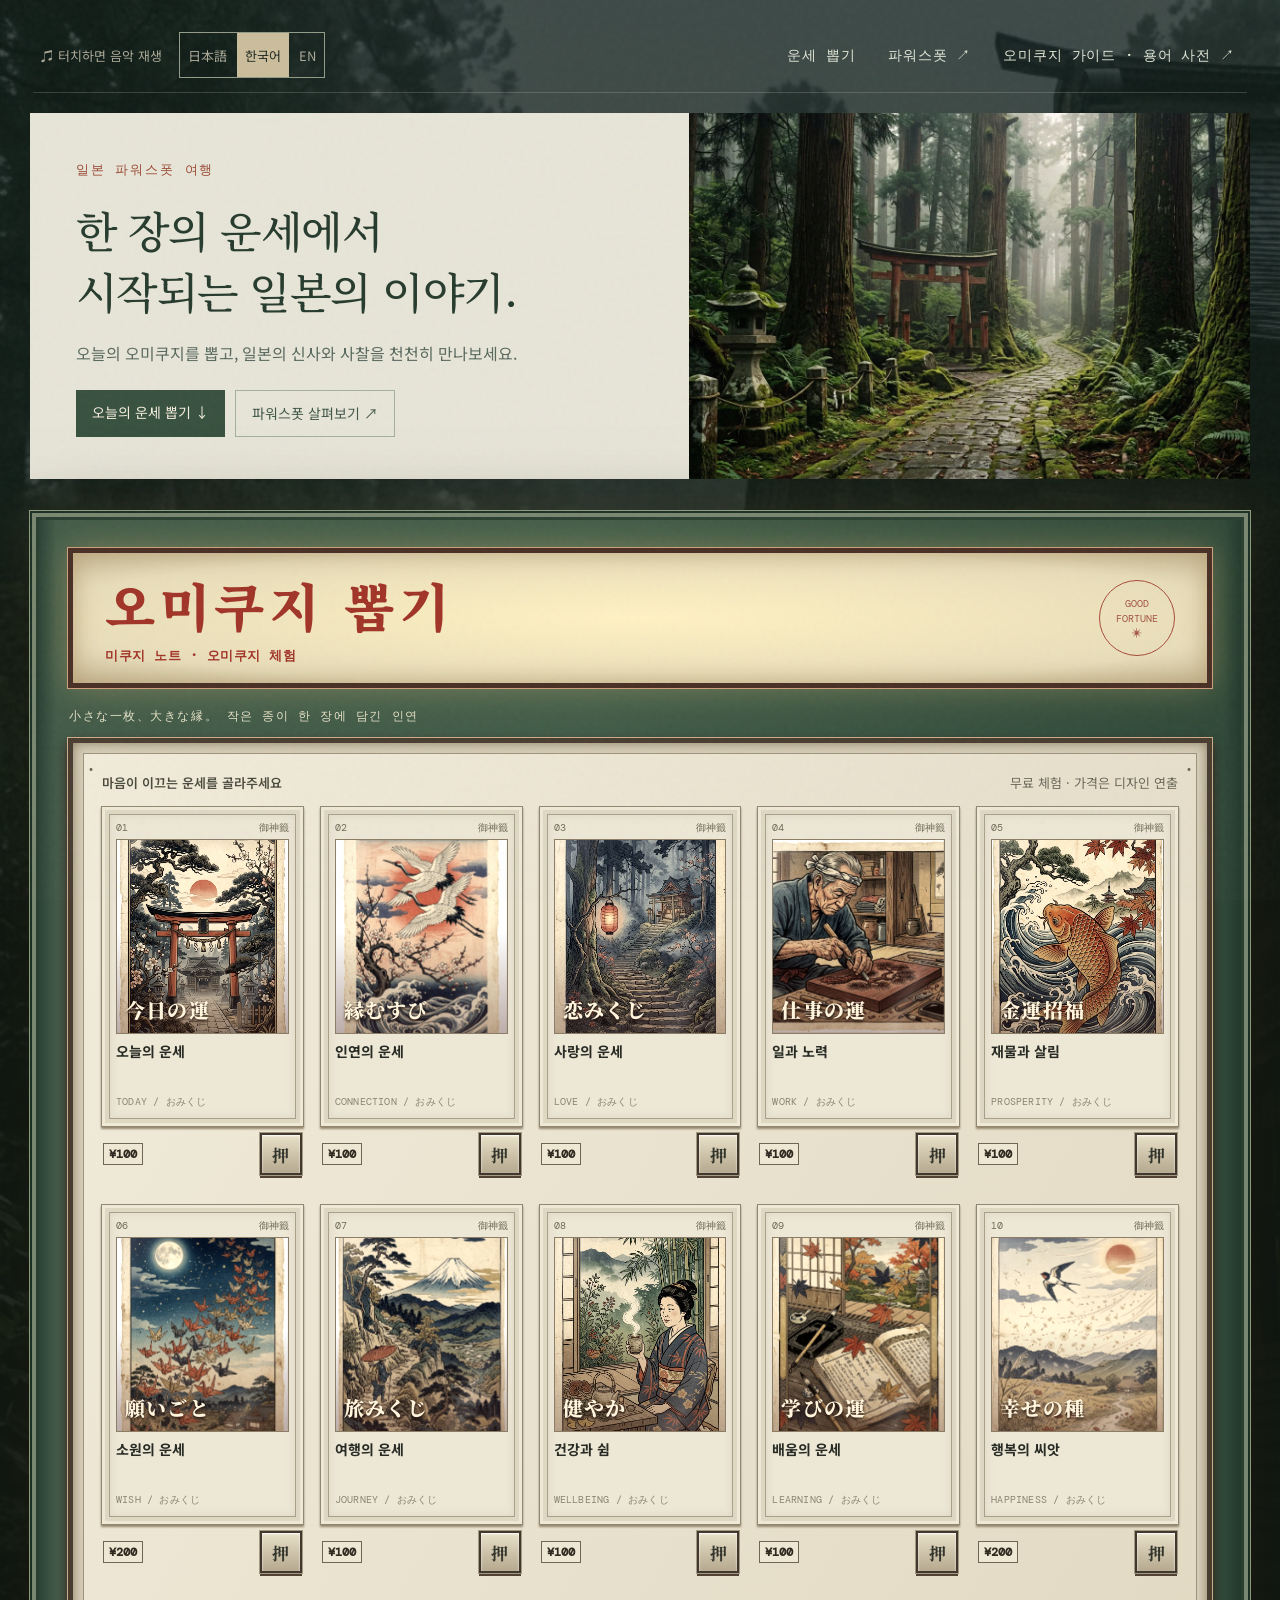
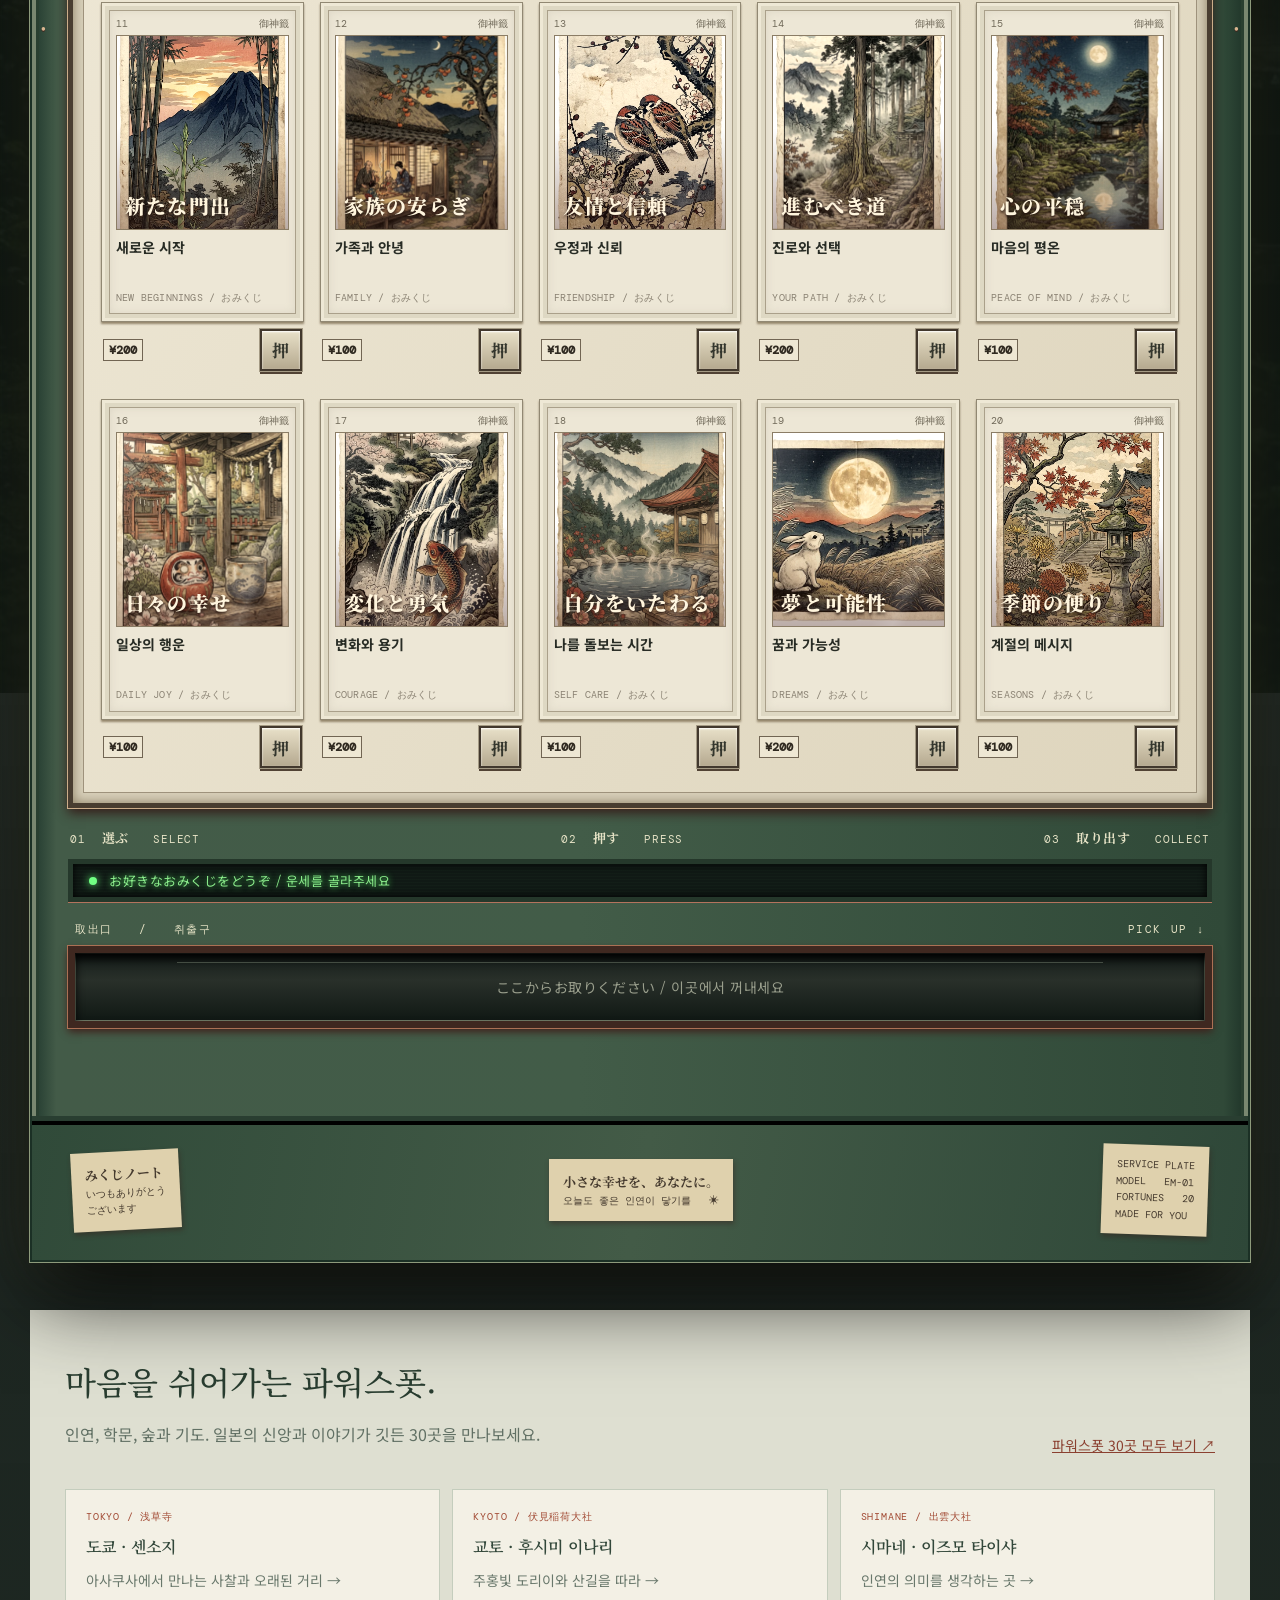
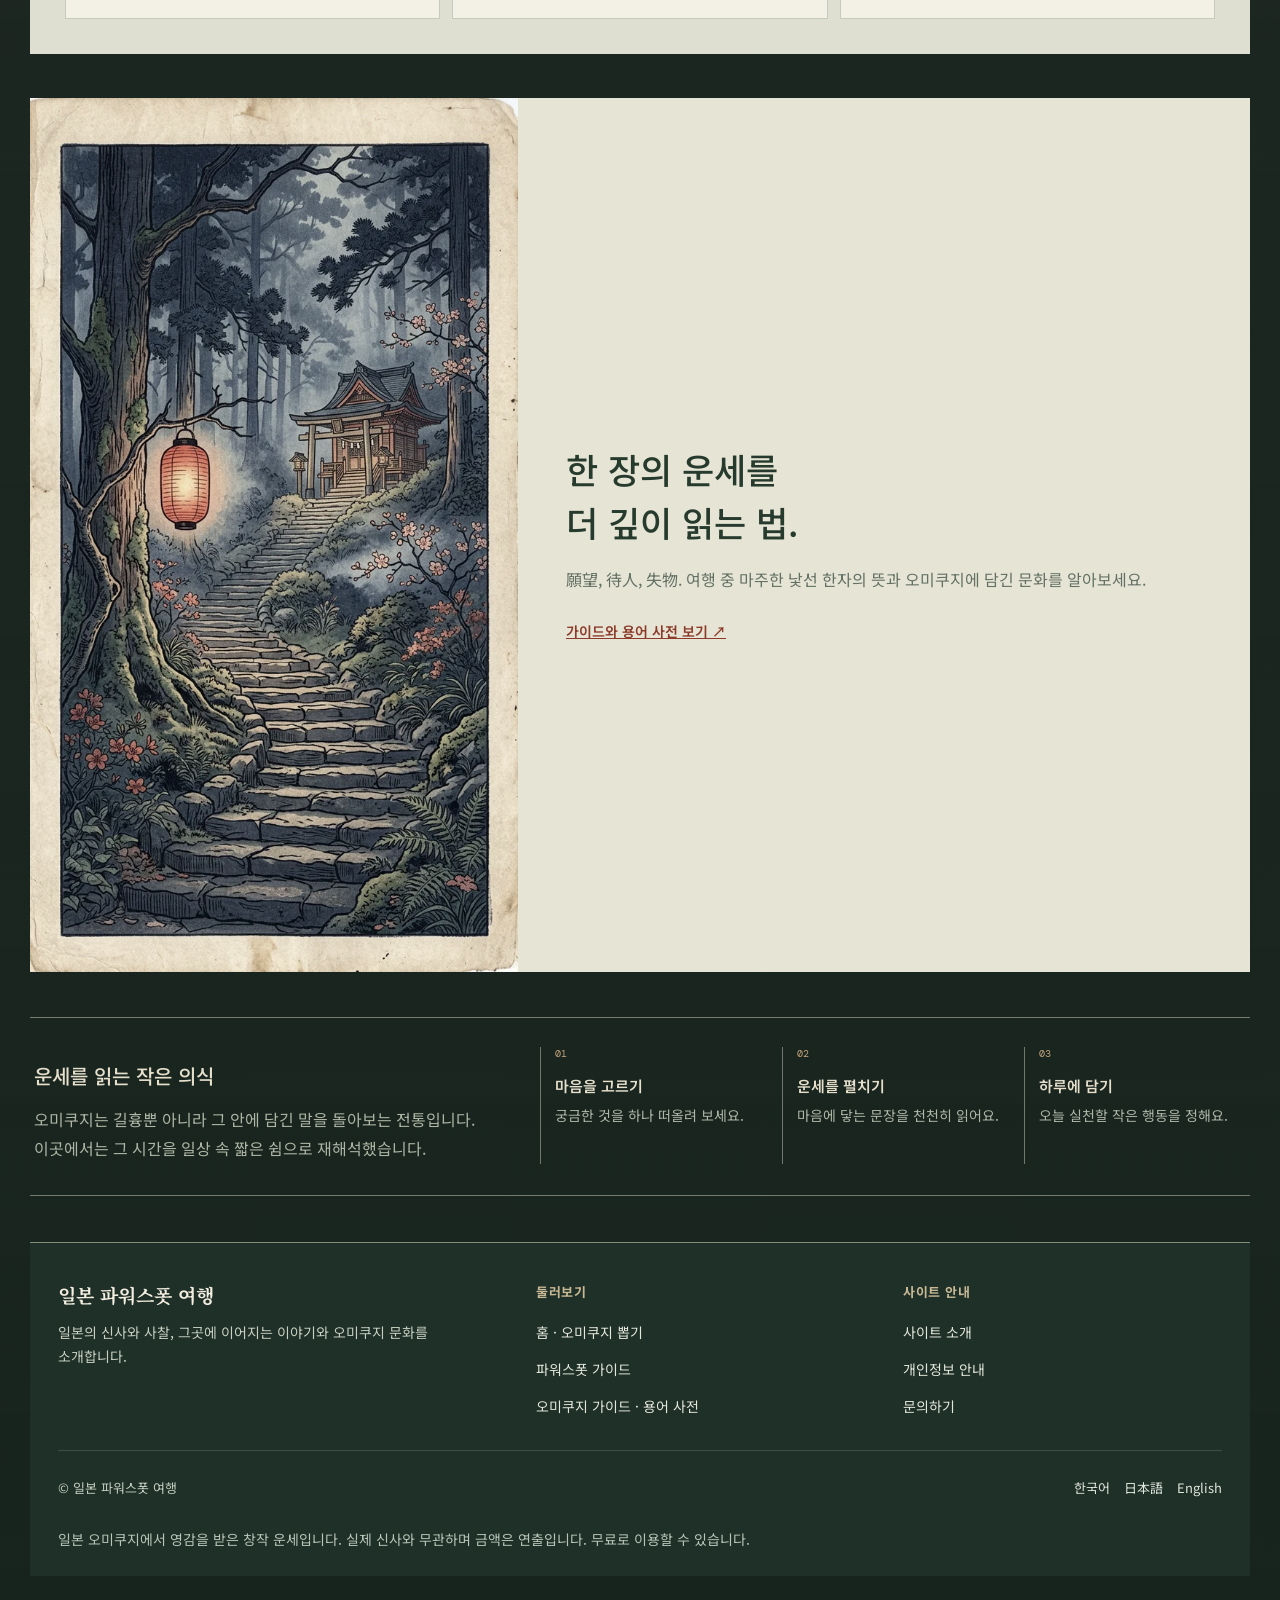
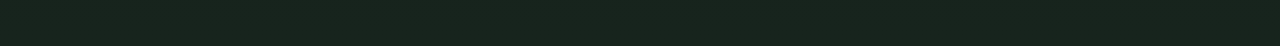
==== commit fe0123e6: "Add files via upload" ====
--- a/index.html
+++ b/index.html
@@ -35,7 +35,7 @@
 .main-nav a:hover,.main-nav a:focus-visible{background:#ffffff12;color:#fff1d0}
 @media(max-width:760px){.top{align-items:stretch;flex-direction:column;gap:10px;margin-bottom:17px}.toolbar{justify-content:flex-start}.main-nav{justify-content:flex-start;gap:4px;flex-wrap:wrap}.main-nav a{font-size:12px;min-height:44px;padding:8px 10px}}
 @media(max-width:390px){.main-nav a{font-size:11px;padding:8px 7px}}
-</style><link href="https://storykim1980-crypto.github.io/Mikuji-Note/" rel="canonical"/><link href="https://storykim1980-crypto.github.io/Mikuji-Note/" hreflang="ko" rel="alternate"/><link href="https://storykim1980-crypto.github.io/Mikuji-Note/index-ja.html" hreflang="ja" rel="alternate"/><link href="https://storykim1980-crypto.github.io/Mikuji-Note/index-en.html" hreflang="en" rel="alternate"/><meta content="website" property="og:type"/><meta content="일본 파워스폿 여행 | 신사·사찰과 오미쿠지" property="og:title"/><meta content="일본의 신사와 사찰, 파워스폿 여행 정보와 오미쿠지 문화, 창작 운세를 만나보세요." property="og:description"/><meta content="https://storykim1980-crypto.github.io/Mikuji-Note/" property="og:url"/><meta content="일본 파워스폿 여행" property="og:site_name"/><link href="footer.css" rel="stylesheet"/></head><body><div class="page"><div class="top"><div class="toolbar"><button aria-pressed="false" id="sound">♫ MUSIC</button><div aria-label="Language" class="langs"><button data-lang="ja">日本語</button><button data-lang="ko">한국어</button><button data-lang="en">EN</button></div></div><nav aria-label="주요 메뉴" class="main-nav"><a href="#fortune" id="navDraw">운세 뽑기</a><a href="places.html" id="navPlaces">파워스폿 ↗</a><a href="guide.html" id="navGuide">오미쿠지 가이드 · 용어 사전 ↗</a></nav></div><section class="welcome"><div class="welcome-copy"><span id="siteBrand">일본 파워스폿 여행</span><h1 id="welcomeTitle">한 장의 운세에서<br/>시작되는 일본의 이야기.</h1><p id="welcomeText">오늘의 오미쿠지를 뽑고, 일본의 신사와 사찰을 천천히 만나보세요.</p><div class="welcome-actions"><a href="#fortune" id="welcomeDraw">오늘의 운세 뽑기 ↓</a><a href="places.html" id="welcomePlaces">파워스폿 살펴보기 ↗</a></div></div><div class="welcome-photo"><img alt="Illustration of an imagined shrine forest" src="places-cover.webp"/><small hidden="" id="welcomePhotoNote"></small></div></section><main class="cabinet" id="fortune"><header class="marquee"><div><h2 id="brandName">오미쿠지 뽑기</h2><p id="experienceName">미쿠지 노트 · 오미쿠지 체험</p></div><div class="roundmark">GOOD<br/>FORTUNE<br/>✳</div></header><div class="caption"><span id="captionText">小さな一枚、大きな縁。   작은 종이 한 장에 담긴 인연</span></div><section aria-label="오미쿠지 선택" class="display"><div class="display-inner"><div class="display-intro"><span id="displayLead">마음이 이끄는 운세를 골라주세요</span><span id="freeNotice">무료 체험 · 가격은 디자인 연출</span></div><div class="grid" id="grid"></div></div></section><div class="steps"><span>01  <b>選ぶ</b>   SELECT</span><span>02  <b>押す</b>   PRESS</span><span>03  <b>取り出す</b>   COLLECT</span></div><div aria-live="polite" class="led" id="status">お好きなおみくじをどうぞ / 운세를 골라주세요</div><div class="pick-label pickup-anchor"><span>取出口   /   취출구</span><span>PICK UP ↓</span></div><div class="slot-wrap"><button aria-label="운세 종이 꺼내기" class="dispensed" id="paper" tabindex="-1"><span>みくじノート</span><small>MIKUJI NOTE</small><em id="paperName"></em></button><button class="slot" id="slot">ここからお取りください   /   이곳에서 꺼내세요</button></div><div class="base"><div class="label"><strong>みくじノート</strong><br/>いつもありがとう<br/>ございます</div><div class="label"><strong>小さな幸せを、あなたに。</strong><br/><span id="baseText">오늘도 좋은 인연이 닿기를</span>   ✳</div><div class="label">SERVICE PLATE<br/>MODEL   EM-01<br/>FORTUNES   20<br/>MADE FOR YOU</div></div></main><section class="home-places" id="discover"><div class="home-places-head"><div><h2 id="homePlacesTitle">마음을 쉬어가는 파워스폿.</h2><p id="homePlacesIntro">인연, 학문, 숲과 기도. 일본의 신앙과 이야기가 깃든 30곳을 만나보세요.</p></div><a href="places.html" id="homePlacesLink">파워스폿 30곳 모두 보기 ↗</a></div><div class="home-place-cards"><a data-place="sensoji" href="places.html#sensoji"><small>TOKYO / 浅草寺</small><strong id="homePlace1">도쿄 · 센소지</strong><span id="homePlaceDesc1">아사쿠사에서 만나는 사찰과 오래된 거리 →</span></a><a data-place="fushimi" href="places.html#fushimi"><small>KYOTO / 伏見稲荷大社</small><strong id="homePlace2">교토 · 후시미 이나리</strong><span id="homePlaceDesc2">주홍빛 도리이와 산길을 따라 →</span></a><a data-place="izumo" href="places.html#izumo"><small>SHIMANE / 出雲大社</small><strong id="homePlace3">시마네 · 이즈모 타이샤</strong><span id="homePlaceDesc3">인연의 의미를 생각하는 곳 →</span></a></div></section><section class="journal-feature"><div class="journal-image"><img alt="" src="art-lantern.webp"/></div><div class="journal-copy"><h2 id="guideTitle">한 장의 운세를<br/>더 깊이 읽는 법.</h2><p id="guideCopy">願望, 待人, 失物. 여행 중 마주한 낯선 한자의 뜻과 오미쿠지에 담긴 문화를 알아보세요.</p><a href="guide.html" id="guideLink">가이드와 용어 사전 보기   ↗</a></div></section><section aria-labelledby="ritualTitle" class="ritual"><div class="ritual-copy"><h2 id="ritualTitle"></h2><p id="ritualBody"></p></div><div class="ritual-steps"><div><b>01</b><strong id="ritualOne"></strong><span id="ritualOneText"></span></div><div><b>02</b><strong id="ritualTwo"></strong><span id="ritualTwoText"></span></div><div><b>03</b><strong id="ritualThree"></strong><span id="ritualThreeText"></span></div></div></section><footer aria-label="하단 메뉴" class="site-footer"><div class="sf-inner"><div class="sf-intro"><a class="sf-brand" data-sf="brand" href="./">일본 파워스폿 여행</a><p class="sf-description" data-sf="desc">일본의 신사와 사찰, 그곳에 이어지는 이야기와 오미쿠지 문화를 소개합니다.</p></div><div class="sf-group"><h2 data-sf="explore">둘러보기</h2><nav aria-label="둘러보기" class="sf-links" data-sf-nav="explore"><a data-sf="home" data-sf-link="home" href="./">홈 · 오미쿠지 뽑기</a><a data-sf="places" data-sf-link="places" href="places.html">파워스폿 가이드</a><a data-sf="guide" data-sf-link="guide" href="guide.html">오미쿠지 가이드 · 용어 사전</a></nav></div><div class="sf-group"><h2 data-sf="info">사이트 안내</h2><nav aria-label="사이트 안내" class="sf-links" data-sf-nav="info"><a data-sf="about" data-sf-link="about" href="about.html" id="navAbout">사이트 소개</a><a data-sf="privacy" data-sf-link="privacy" href="about.html#privacy">개인정보 안내</a><a data-sf="contact" data-sf-link="contact" href="about.html#contact">문의하기</a></nav></div></div><div class="sf-bottom"><span data-sf="copyright">© 일본 파워스폿 여행</span><nav aria-label="언어 선택" class="sf-languages"><a href="./" hreflang="ko" lang="ko">한국어</a><a href="index-ja.html" hreflang="ja" lang="ja">日本語</a><a href="index-en.html" hreflang="en" lang="en">English</a></nav></div><p class="sf-disclaimer" id="footerText">오미쿠지에서 영감을 받은 창작 체험입니다. 실제 신사와 무관하며 금액은 연출입니다.</p><span hidden="" id="sourcesText"></span></footer></div><div aria-labelledby="grade" aria-modal="true" class="overlay" id="overlay" role="dialog"><div class="slip"><button aria-label="닫기" class="close">×</button><div class="slip-head"><small id="number"></small><h2 id="grade"></h2><div class="grade-meaning" id="gradeMeaning"></div><h3 id="heading"></h3></div><div class="poem"><b id="jp"></b><span id="verse"></span></div><div class="slip-section-title" id="adviceTitle"></div><div class="fortune-intro" id="fortuneIntro"></div><div class="details" id="details"></div><a class="result-guide" href="guide.html" id="resultGuide"></a><div class="reflection"><span id="reflectionLabel"></span><p id="reflectionText"></p></div><p class="slip-note" id="note"></p></div></div><script>
+</style><link href="https://storykim1980-crypto.github.io/Mikuji-Note/" rel="canonical"/><link href="https://storykim1980-crypto.github.io/Mikuji-Note/" hreflang="ko" rel="alternate"/><link href="https://storykim1980-crypto.github.io/Mikuji-Note/index-ja.html" hreflang="ja" rel="alternate"/><link href="https://storykim1980-crypto.github.io/Mikuji-Note/index-en.html" hreflang="en" rel="alternate"/><meta content="website" property="og:type"/><meta content="일본 파워스폿 여행 | 신사·사찰과 오미쿠지" property="og:title"/><meta content="일본의 신사와 사찰, 파워스폿 여행 정보와 오미쿠지 문화, 창작 운세를 만나보세요." property="og:description"/><meta content="https://storykim1980-crypto.github.io/Mikuji-Note/" property="og:url"/><meta content="일본 파워스폿 여행" property="og:site_name"/><link href="footer.css" rel="stylesheet"/><link href="typography.css" rel="stylesheet"/></head><body><div class="page"><div class="top"><div class="toolbar"><button aria-pressed="false" id="sound">♫ MUSIC</button><div aria-label="Language" class="langs"><button data-lang="ja">日本語</button><button data-lang="ko">한국어</button><button data-lang="en">EN</button></div></div><nav aria-label="주요 메뉴" class="main-nav"><a href="#fortune" id="navDraw">운세 뽑기</a><a href="places.html" id="navPlaces">파워스폿 ↗</a><a href="guide.html" id="navGuide">오미쿠지 가이드 · 용어 사전 ↗</a></nav></div><section class="welcome"><div class="welcome-copy"><span id="siteBrand">일본 파워스폿 여행</span><h1 id="welcomeTitle">한 장의 운세에서<br/>시작되는 일본의 이야기.</h1><p id="welcomeText">오늘의 오미쿠지를 뽑고, 일본의 신사와 사찰을 천천히 만나보세요.</p><div class="welcome-actions"><a href="#fortune" id="welcomeDraw">오늘의 운세 뽑기 ↓</a><a href="places.html" id="welcomePlaces">파워스폿 살펴보기 ↗</a></div></div><div class="welcome-photo"><img alt="Illustration of an imagined shrine forest" src="places-cover.webp"/><small hidden="" id="welcomePhotoNote"></small></div></section><main class="cabinet" id="fortune"><header class="marquee"><div><h2 id="brandName">오미쿠지 뽑기</h2><p id="experienceName">미쿠지 노트 · 오미쿠지 체험</p></div><div class="roundmark">GOOD<br/>FORTUNE<br/>✳</div></header><div class="caption"><span id="captionText">小さな一枚、大きな縁。   작은 종이 한 장에 담긴 인연</span></div><section aria-label="오미쿠지 선택" class="display"><div class="display-inner"><div class="display-intro"><span id="displayLead">마음이 이끄는 운세를 골라주세요</span><span id="freeNotice">무료 체험 · 가격은 디자인 연출</span></div><div class="grid" id="grid"></div></div></section><div class="steps"><span>01  <b>選ぶ</b>   SELECT</span><span>02  <b>押す</b>   PRESS</span><span>03  <b>取り出す</b>   COLLECT</span></div><div aria-live="polite" class="led" id="status">お好きなおみくじをどうぞ / 운세를 골라주세요</div><div class="pick-label pickup-anchor"><span>取出口   /   취출구</span><span>PICK UP ↓</span></div><div class="slot-wrap"><button aria-label="운세 종이 꺼내기" class="dispensed" id="paper" tabindex="-1"><span>みくじノート</span><small>MIKUJI NOTE</small><em id="paperName"></em></button><button class="slot" id="slot">ここからお取りください   /   이곳에서 꺼내세요</button></div><div class="base"><div class="label"><strong>みくじノート</strong><br/>いつもありがとう<br/>ございます</div><div class="label"><strong>小さな幸せを、あなたに。</strong><br/><span id="baseText">오늘도 좋은 인연이 닿기를</span>   ✳</div><div class="label">SERVICE PLATE<br/>MODEL   EM-01<br/>FORTUNES   20<br/>MADE FOR YOU</div></div></main><section class="home-places" id="discover"><div class="home-places-head"><div><h2 id="homePlacesTitle">마음을 쉬어가는 파워스폿.</h2><p id="homePlacesIntro">인연, 학문, 숲과 기도. 일본의 신앙과 이야기가 깃든 30곳을 만나보세요.</p></div><a href="places.html" id="homePlacesLink">파워스폿 30곳 모두 보기 ↗</a></div><div class="home-place-cards"><a data-place="sensoji" href="places.html#sensoji"><small>TOKYO / 浅草寺</small><strong id="homePlace1">도쿄 · 센소지</strong><span id="homePlaceDesc1">아사쿠사에서 만나는 사찰과 오래된 거리 →</span></a><a data-place="fushimi" href="places.html#fushimi"><small>KYOTO / 伏見稲荷大社</small><strong id="homePlace2">교토 · 후시미 이나리</strong><span id="homePlaceDesc2">주홍빛 도리이와 산길을 따라 →</span></a><a data-place="izumo" href="places.html#izumo"><small>SHIMANE / 出雲大社</small><strong id="homePlace3">시마네 · 이즈모 타이샤</strong><span id="homePlaceDesc3">인연의 의미를 생각하는 곳 →</span></a></div></section><section class="journal-feature"><div class="journal-image"><img alt="" src="art-lantern.webp"/></div><div class="journal-copy"><h2 id="guideTitle">한 장의 운세를<br/>더 깊이 읽는 법.</h2><p id="guideCopy">願望, 待人, 失物. 여행 중 마주한 낯선 한자의 뜻과 오미쿠지에 담긴 문화를 알아보세요.</p><a href="guide.html" id="guideLink">가이드와 용어 사전 보기   ↗</a></div></section><section aria-labelledby="ritualTitle" class="ritual"><div class="ritual-copy"><h2 id="ritualTitle"></h2><p id="ritualBody"></p></div><div class="ritual-steps"><div><b>01</b><strong id="ritualOne"></strong><span id="ritualOneText"></span></div><div><b>02</b><strong id="ritualTwo"></strong><span id="ritualTwoText"></span></div><div><b>03</b><strong id="ritualThree"></strong><span id="ritualThreeText"></span></div></div></section><footer aria-label="하단 메뉴" class="site-footer"><div class="sf-inner"><div class="sf-intro"><a class="sf-brand" data-sf="brand" href="./">일본 파워스폿 여행</a><p class="sf-description" data-sf="desc">일본의 신사와 사찰, 그곳에 이어지는 이야기와 오미쿠지 문화를 소개합니다.</p></div><div class="sf-group"><h2 data-sf="explore">둘러보기</h2><nav aria-label="둘러보기" class="sf-links" data-sf-nav="explore"><a data-sf="home" data-sf-link="home" href="./">홈 · 오미쿠지 뽑기</a><a data-sf="places" data-sf-link="places" href="places.html">파워스폿 가이드</a><a data-sf="guide" data-sf-link="guide" href="guide.html">오미쿠지 가이드 · 용어 사전</a></nav></div><div class="sf-group"><h2 data-sf="info">사이트 안내</h2><nav aria-label="사이트 안내" class="sf-links" data-sf-nav="info"><a data-sf="about" data-sf-link="about" href="about.html" id="navAbout">사이트 소개</a><a data-sf="privacy" data-sf-link="privacy" href="about.html#privacy">개인정보 안내</a><a data-sf="contact" data-sf-link="contact" href="about.html#contact">문의하기</a></nav></div></div><div class="sf-bottom"><span data-sf="copyright">© 일본 파워스폿 여행</span><nav aria-label="언어 선택" class="sf-languages"><a href="./" hreflang="ko" lang="ko">한국어</a><a href="index-ja.html" hreflang="ja" lang="ja">日本語</a><a href="index-en.html" hreflang="en" lang="en">English</a></nav></div><p class="sf-disclaimer" id="footerText">오미쿠지에서 영감을 받은 창작 체험입니다. 실제 신사와 무관하며 금액은 연출입니다.</p><span hidden="" id="sourcesText"></span></footer></div><div aria-labelledby="grade" aria-modal="true" class="overlay" id="overlay" role="dialog"><div class="slip"><button aria-label="닫기" class="close">×</button><div class="slip-head"><small id="number"></small><h2 id="grade"></h2><div class="grade-meaning" id="gradeMeaning"></div><h3 id="heading"></h3></div><div class="poem"><b id="jp"></b><span id="verse"></span></div><div class="slip-section-title" id="adviceTitle"></div><div class="fortune-intro" id="fortuneIntro"></div><div class="details" id="details"></div><a class="result-guide" href="guide.html" id="resultGuide"></a><div class="reflection"><span id="reflectionLabel"></span><p id="reflectionText"></p></div><p class="slip-note" id="note"></p></div></div><script>
 const translations={
 ko:{names:['오늘의 운세','인연의 운세','사랑의 운세','일과 노력','재물과 살림','소원의 운세','여행의 운세','건강과 쉼','배움의 운세','행복의 씨앗','새로운 시작','가족과 안녕','우정과 신뢰','진로와 선택','마음의 평온','일상의 행운','변화와 용기','나를 돌보는 시간','꿈과 가능성','계절의 메시지'],caption:'小さな一枚、大きな縁。  작은 종이 한 장에 담긴 인연',base:'오늘도 좋은 인연이 닿기를',choose:'お好きなおみくじをどうぞ / 운세를 골라주세요',ready:'おみくじが届きました / 취출구를 눌러 꺼내세요',empty:'먼저 원하는 운세의 押 버튼을 눌러주세요',slot:'ここからお取りください / 이곳에서 꺼내세요',take:'▼ おみくじを取り出す / 운세 꺼내기 ▼',footer:'일본 오미쿠지에서 영감을 받은 창작 운세입니다. 실제 신사와 무관하며 금액은 연출입니다. 무료로 이용할 수 있습니다.',sources:'항목 구성 참고',note:'※ 창작된 오락용 운세로, 실제 미래를 예측하지 않습니다. 길흉의 순서와 표현은 신사마다 다릅니다. 건강·재정 등 중요한 결정은 전문가와 상의하세요.',save:'운세 저장하기',again:'다른 운세 뽑기',pick:'선택',labels:['소원','기다리는 사람','잃어버린 물건','여행','일과 살림','배움','인연','건강'],head:['맑은 바람이 불어오는 때','고요한 마음에 길이 열립니다','작은 노력이 열매를 맺습니다','작은 기쁨을 발견하는 날','때를 기다리며 준비하세요','잠시 멈추어 살피는 때'],verse:['봄빛에 꽃이 피듯 마음을 열면 기회가 보일 수 있습니다. 기쁠 때일수록 겸손함을 잊지 마세요.','고요한 물에 달이 비치듯, 차분한 마음으로 주변을 살피면 나아갈 길이 보일 수 있습니다.','씨앗을 심고 계절을 기다리듯, 눈앞의 일을 성실히 이어가 보세요.','작은 등불도 앞길을 비춥니다. 멀리 있는 답보다 곁에 있는 것부터 살펴보세요.','구름 너머에도 빛은 있습니다. 서두르기보다 다음을 위한 준비에 마음을 쓰세요.','비가 그친 뒤 하늘은 다시 맑아집니다. 조급함을 내려놓고 신중하게 나아가세요.'],good:['뜻을 분명히 하고 차근차근 준비하세요.','기다림에만 머물지 말고 먼저 안부를 전해보세요.','가까운 곳과 마지막으로 사용한 곳을 살펴보세요.','일정과 날씨를 확인하고 여유롭게 떠나세요.','약속과 지출을 꼼꼼히 살피는 태도가 도움이 됩니다.','기초를 다지고 매일 조금씩 꾸준히 익히세요.','상대의 말을 경청하고 진심을 전하세요.','충분히 쉬고 몸의 변화에 주의를 기울이세요.'],caution:['기다리는 동안 계획을 다시 살펴보세요.','소식을 재촉하기보다 상대의 시간을 존중하세요.','서두르지 말고 지나온 곳을 차분히 되짚어보세요.','무리한 계획은 줄이고 안전을 우선하세요.','큰 결정은 서두르지 말고 조건을 확인하세요.','어려운 부분은 도움을 구하고 기초부터 복습하세요.','감정적인 말은 삼가고 서로의 입장을 살피세요.','무리하지 말고 증상이 있다면 전문가와 상의하세요.']},
 ja:{names:['今日の運','縁むすび','恋みくじ','仕事の運','金運招福','願いごと','旅みくじ','健やか','学びの運','幸せの種','新たな門出','家族の安らぎ','友情と信頼','進むべき道','心の平穏','日々の幸せ','変化と勇気','自分をいたわる','夢と可能性','季節の便り'],caption:'小さな一枚、大きな縁。　心にそっと寄り添うおみくじ',base:'今日もよいご縁がありますように',choose:'お好きなおみくじをお選びください',ready:'おみくじが届きました / 紙を押して取り出してください',empty:'まずお好きなおみくじの「押」を押してください',slot:'ここからお取りください / PICK UP',take:'▼ おみくじを取り出す ▼',footer:'おみくじの形式を参考にした創作の無料体験です。実在の神社とは関係なく、金額は演出です。',sources:'項目構成の参考',note:'※ 娯楽のための創作であり、未来を予測するものではありません。吉凶の順序や表現は神社によって異なります。健康・お金などの大切な判断は専門家にご相談ください。',save:'おみくじを保存',again:'もう一度えらぶ',pick:'を選ぶ',labels:['ねがいごと','まちびと','うせもの','たびだち','あきない','がくもん','えんだん','けんこう'],head:['晴れやかな風が吹くとき','静かな心に道がひらく','小さな努力が実を結ぶ','小さな喜びを見つける日','時を待ち、備えましょう','立ち止まって見つめるとき'],verse:['春の光に花がひらくように、心を開けば機会が見えるかもしれません。喜びの中でも謙虚な心を大切に。','静かな水に月が映るように、落ち着いて周りを見渡せば進む道が見えるかもしれません。','種をまいて季節を待つように、目の前のことを誠実に続けましょう。','小さな灯りも道を照らします。遠くの答えより、まず身近なものを見つめて。','雲の向こうにも光はあります。焦らず、次に向けた準備を大切に。','雨の後にはまた空が晴れます。焦りを手放し、一歩ずつ慎重に進みましょう。'],good:['願いを明らかにし、一歩ずつ備えましょう。','待つだけでなく、自分から便りを出してみて。','身近な場所と最後に使った場所を探しましょう。','予定と天気を確かめ、余裕をもって出かけましょう。','約束や出費を丁寧に確認するとよいでしょう。','基礎を大切に、毎日少しずつ学びましょう。','相手の話を聞き、誠実な気持ちを伝えて。','十分に休み、体の変化に気を配りましょう。'],caution:['待つ間に計画を見直してみましょう。','返事を急がず、相手の時間を尊重しましょう。','焦らず、通った場所を順にたどりましょう。','無理な予定を減らし、安全を第一に。','大きな決断は急がず、条件をよく確かめて。','難しいところは助けを求め、基礎から復習を。','感情的な言葉を控え、互いの立場を考えて。','無理をせず、症状があれば専門家に相談を。']},
--- a/typography.css
+++ b/typography.css
@@ -0,0 +1,41 @@
+/* Reading-first typography for Korean, Japanese and English. */
+html{font-size:16px}body{-webkit-text-size-adjust:100%}
+html:lang(ko) body{font-family:'Noto Sans KR','Noto Sans JP',system-ui,sans-serif}
+html:lang(ja) body{font-family:'Noto Sans JP','Noto Sans KR',system-ui,sans-serif}
+html:lang(en) body{font-family:'DM Sans','Noto Sans JP',system-ui,sans-serif}
+/* Shared editorial navigation and long-form text */
+.nav nav a{font-size:14px;line-height:1.55}.guide-languages a{font-size:14px;min-height:40px;display:inline-flex;align-items:center}
+.hero p,.simple p,.simple li,article p,article li{font-size:16px;line-height:1.95}
+.layout aside a{font-size:14px;line-height:1.55}.callout p,.dictionary p,.grade-grid p,.language-notes p{font-size:15px;line-height:1.8}
+.dictionary small,.dictionary span,.search-label,.grade-grid span{font-size:13px}.search-label{letter-spacing:.04em}
+input{font-size:16px}.primary,.text-link,.back{font-size:15px}
+/* Location cards and filters */
+.places-hero .hero-content p,.places-intro p,.travel-notice p{font-size:16px;line-height:1.9}
+.directory .filters button,.directory .theme-filters button{font-size:14px;min-height:44px;line-height:1.4}
+.directory .theme-heading,.directory .count,.directory .place-search label{font-size:14px;line-height:1.6}
+.directory .place-search input{font-size:16px}.directory .place h2 small,.directory .place-location{font-size:14px;line-height:1.6}
+.directory .place-body h3{font-size:15px;line-height:1.55;margin-bottom:6px}
+.directory .place-body p{font-size:16px;line-height:1.85}.directory .place-links a{font-size:14px;line-height:1.6;padding:4px 0}
+.directory .place-body{gap:18px}.directory .faith-context,.directory .visit-plan{padding:16px}
+/* Home, machine controls and the fortune result */
+.top .toolbar button{font-size:13px;min-height:44px}.top .main-nav a{font-size:14px;line-height:1.45}
+.welcome-copy>span{font-size:13px;line-height:1.5}.welcome-copy p,.home-places-head p,.journal-copy p,.ritual-copy p{font-size:16px;line-height:1.85}
+.welcome-actions a,.home-places-head>a,.journal-copy a{font-size:14px;line-height:1.5}.home-place-cards span{font-size:14px;line-height:1.7}
+.marquee #experienceName{font-size:13px;letter-spacing:.04em;line-height:1.5}.caption span:last-child{font-size:12px;line-height:1.55;white-space:normal;overflow-wrap:anywhere}
+.display-intro span,.display-intro span:last-child{font-size:13px;line-height:1.5}.ticket h2{font-size:14px;line-height:1.4;min-height:40px}.ticket small{font-size:10px;line-height:1.4;letter-spacing:.02em}
+.steps{font-size:11px;line-height:1.5;gap:6px}.steps b{font-size:13px}.led{font-size:13px;line-height:1.4}.slot{font-size:14px;line-height:1.5}
+.ritual-steps strong{font-size:15px;line-height:1.5}.ritual-steps span{font-size:14px;line-height:1.65}
+.slip .fortune-intro,.slip .poem,.slip .reflection p{font-size:16px;line-height:1.85}.slip .detail{font-size:15px;line-height:1.8}.slip .detail strong{font-size:15px}.slip .detail strong small{font-size:12px;line-height:1.5}.slip .detail-note{font-size:14px;line-height:1.8}.slip #note{font-size:14px;line-height:1.8}
+/* Footer links and explanatory text */
+footer.site-footer .sf-description,footer.site-footer .sf-links a,footer.site-footer .sf-disclaimer{font-size:14px;line-height:1.75}
+footer.site-footer .sf-group h2,footer.site-footer .sf-bottom,footer.site-footer .sf-languages a{font-size:13px}
+@media(max-width:800px){
+ .nav{height:auto;min-height:82px;gap:12px;padding-top:12px;padding-bottom:12px;flex-wrap:wrap}
+ .nav nav{flex-wrap:wrap;justify-content:flex-end;gap:6px 12px}.nav nav a{font-size:13px;line-height:1.5;padding:4px 0}
+ .hero p,.simple p,.simple li,article p,article li{font-size:16px}.layout aside a{font-size:13px}
+ .callout p,.dictionary p,.grade-grid p,.language-notes p{font-size:15px}
+ .directory .place-body p{font-size:16px}.directory .place-body h3{font-size:15px}
+ .top .main-nav a{font-size:13px}.top .toolbar button{font-size:13px}
+ .slip .detail{grid-template-columns:88px minmax(0,1fr)}
+}
+@media(max-width:380px){.top .main-nav{gap:2px 5px}.top .main-nav a{padding:8px 6px;font-size:13px}.steps{font-size:10px}.steps b{font-size:12px}.display-intro{flex-wrap:wrap}.display-intro span:last-child{max-width:none}.slip .detail{grid-template-columns:80px minmax(0,1fr)}}
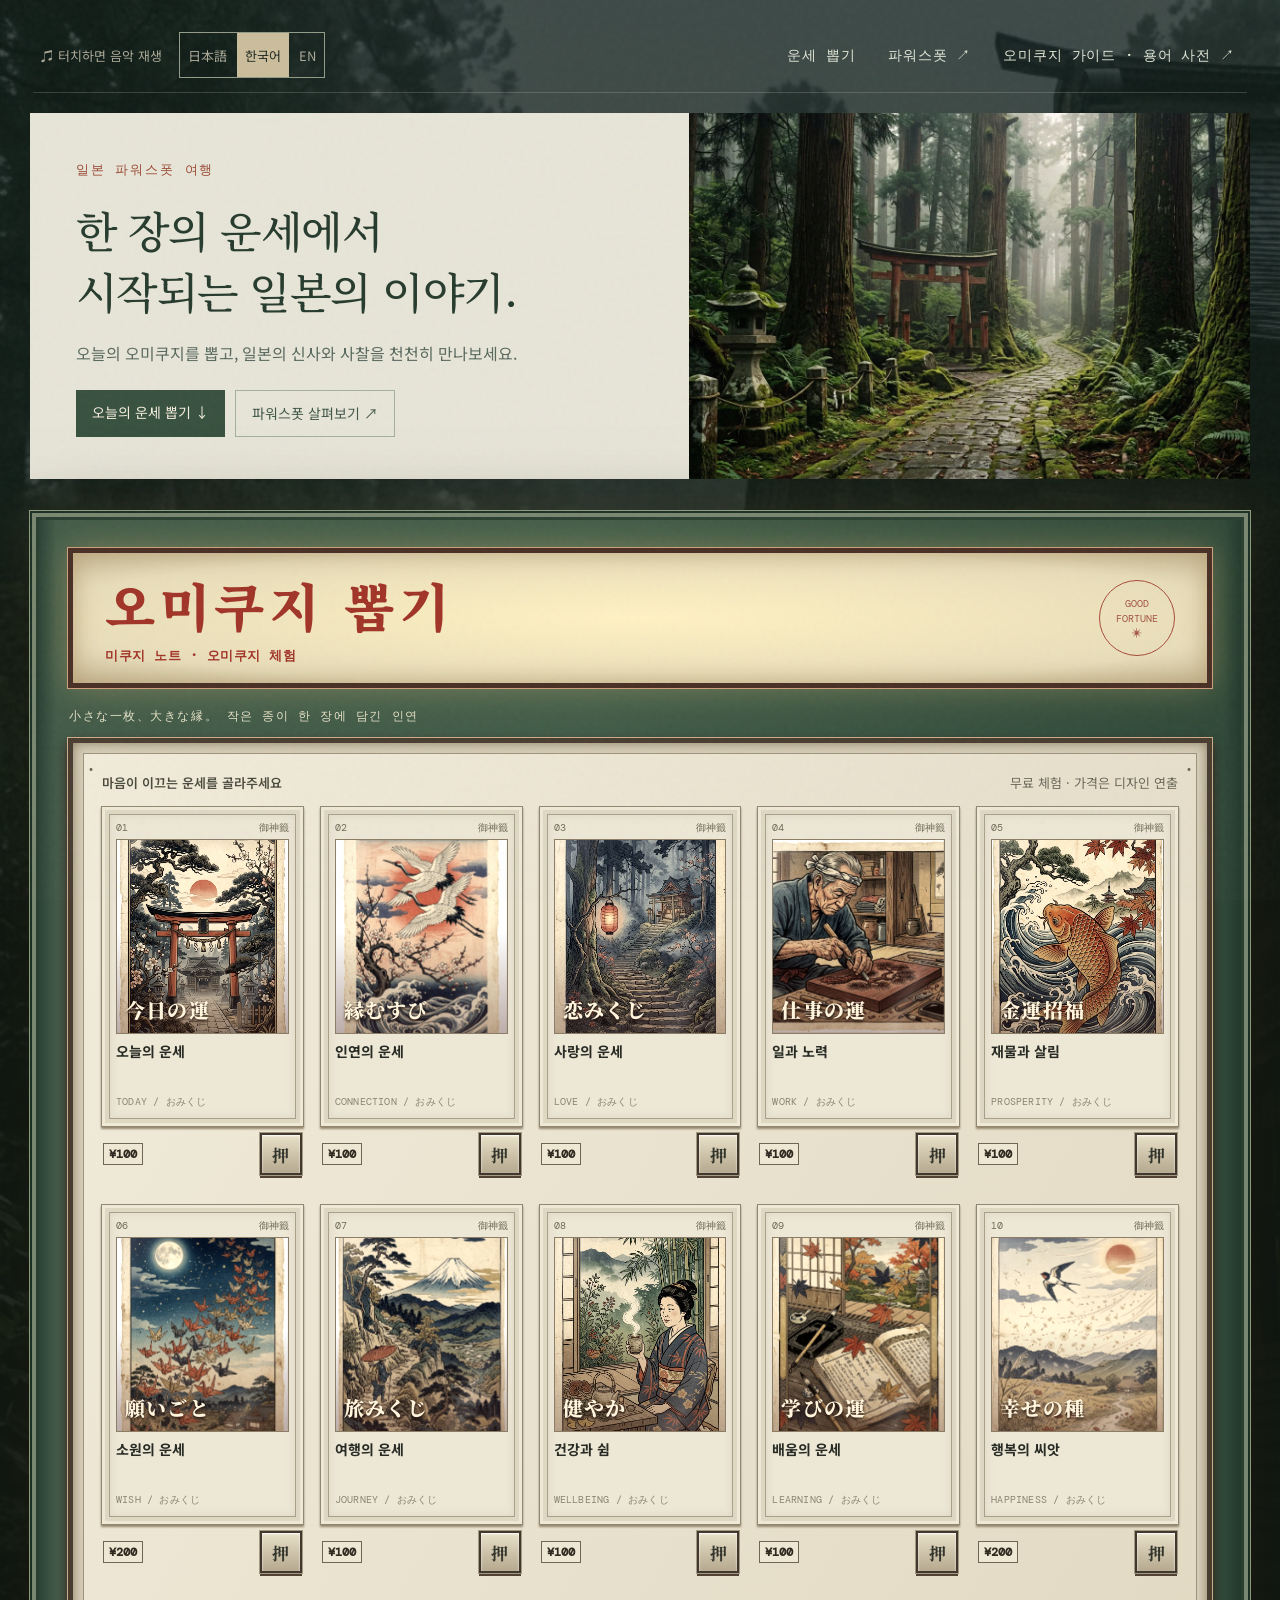
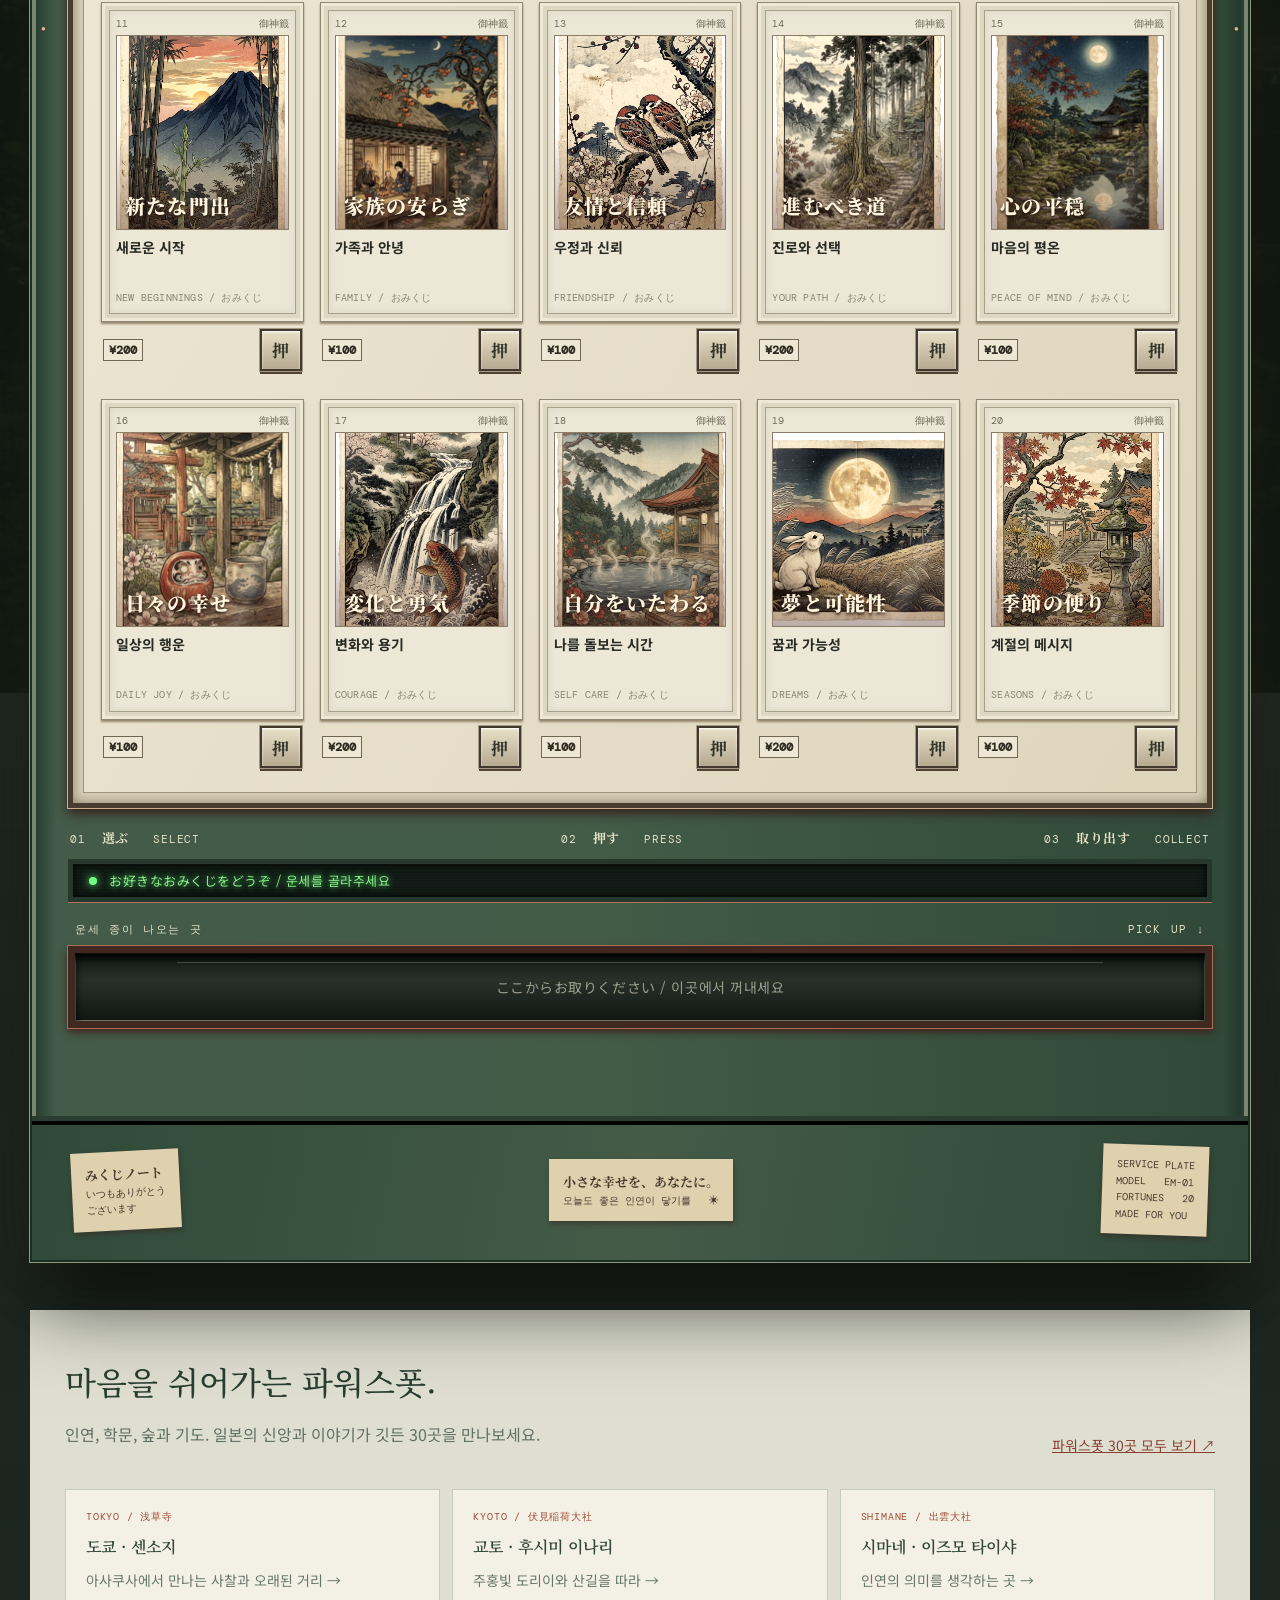
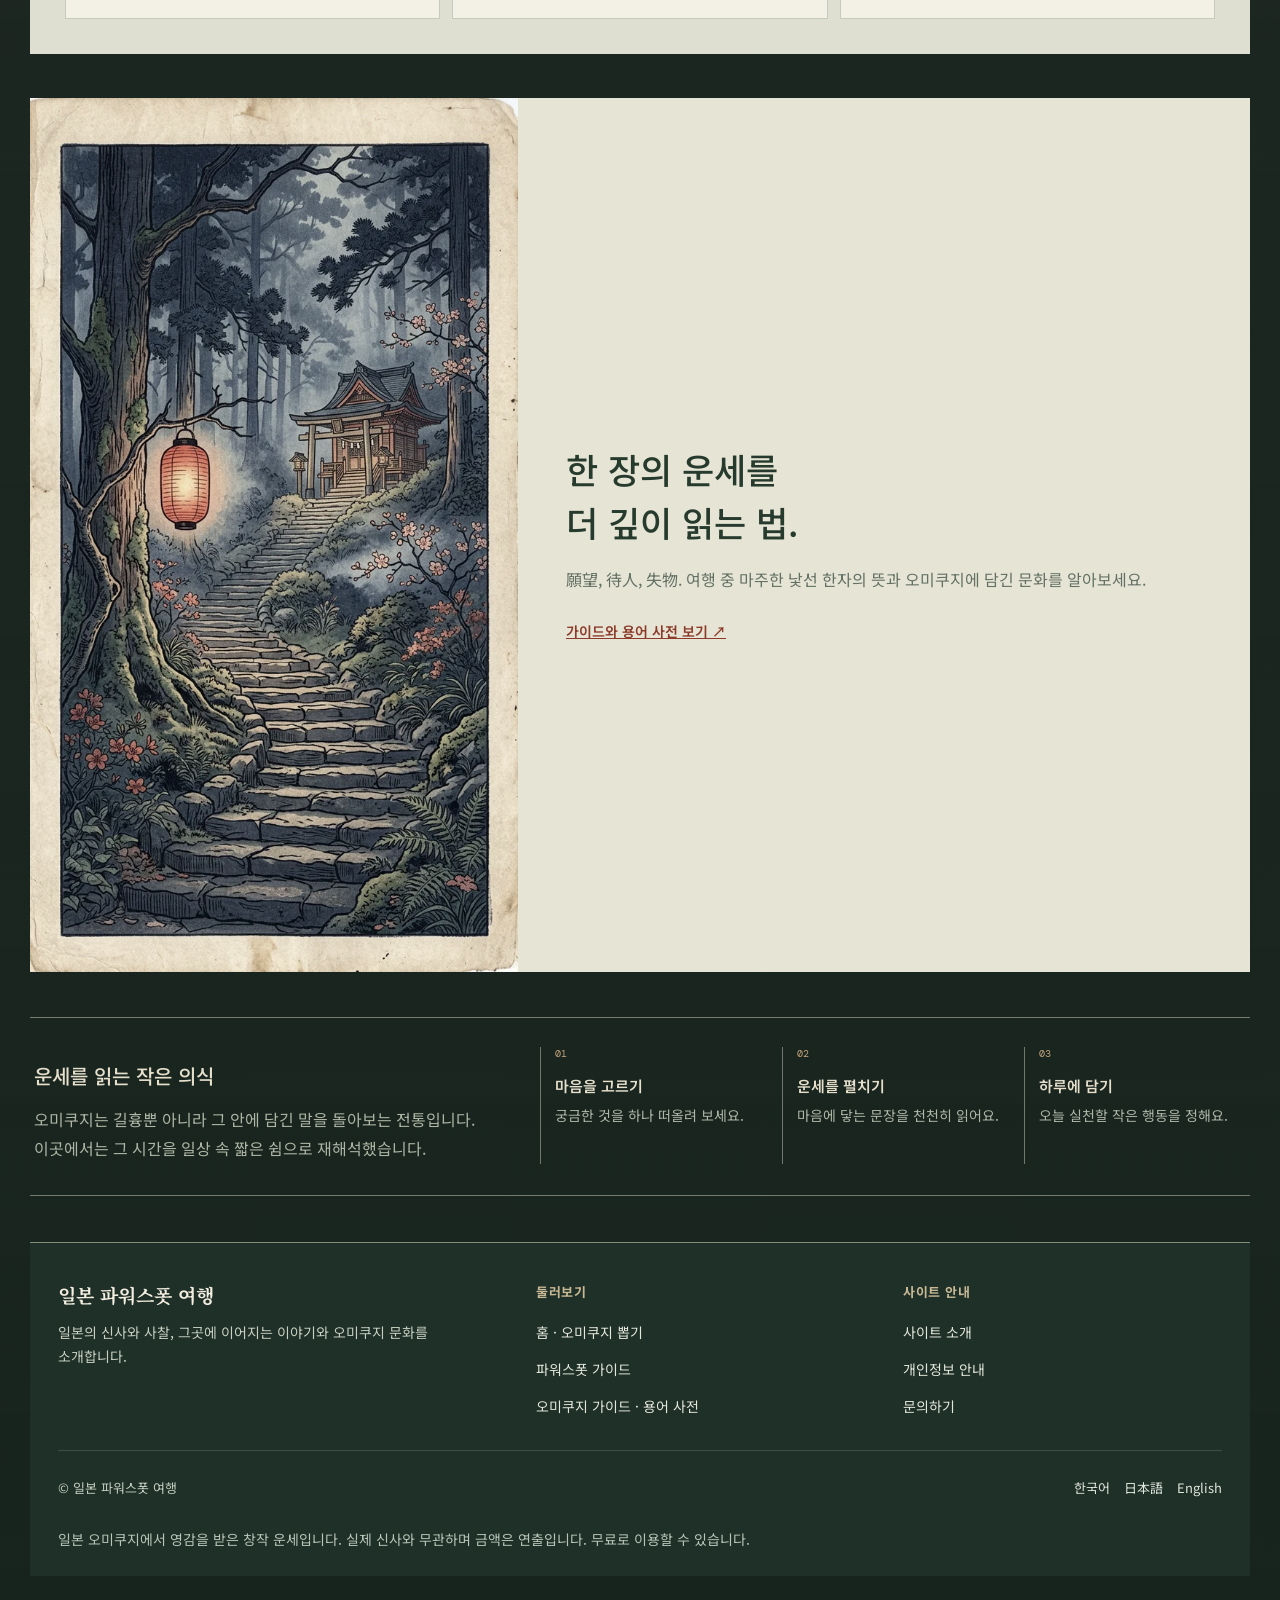
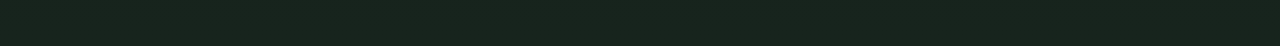
==== commit 05f30d43: "Add files via upload" ====
--- a/index.html
+++ b/index.html
@@ -35,19 +35,19 @@
 .main-nav a:hover,.main-nav a:focus-visible{background:#ffffff12;color:#fff1d0}
 @media(max-width:760px){.top{align-items:stretch;flex-direction:column;gap:10px;margin-bottom:17px}.toolbar{justify-content:flex-start}.main-nav{justify-content:flex-start;gap:4px;flex-wrap:wrap}.main-nav a{font-size:12px;min-height:44px;padding:8px 10px}}
 @media(max-width:390px){.main-nav a{font-size:11px;padding:8px 7px}}
-</style><link href="https://storykim1980-crypto.github.io/Mikuji-Note/" rel="canonical"/><link href="https://storykim1980-crypto.github.io/Mikuji-Note/" hreflang="ko" rel="alternate"/><link href="https://storykim1980-crypto.github.io/Mikuji-Note/index-ja.html" hreflang="ja" rel="alternate"/><link href="https://storykim1980-crypto.github.io/Mikuji-Note/index-en.html" hreflang="en" rel="alternate"/><meta content="website" property="og:type"/><meta content="일본 파워스폿 여행 | 신사·사찰과 오미쿠지" property="og:title"/><meta content="일본의 신사와 사찰, 파워스폿 여행 정보와 오미쿠지 문화, 창작 운세를 만나보세요." property="og:description"/><meta content="https://storykim1980-crypto.github.io/Mikuji-Note/" property="og:url"/><meta content="일본 파워스폿 여행" property="og:site_name"/><link href="footer.css" rel="stylesheet"/><link href="typography.css" rel="stylesheet"/></head><body><div class="page"><div class="top"><div class="toolbar"><button aria-pressed="false" id="sound">♫ MUSIC</button><div aria-label="Language" class="langs"><button data-lang="ja">日本語</button><button data-lang="ko">한국어</button><button data-lang="en">EN</button></div></div><nav aria-label="주요 메뉴" class="main-nav"><a href="#fortune" id="navDraw">운세 뽑기</a><a href="places.html" id="navPlaces">파워스폿 ↗</a><a href="guide.html" id="navGuide">오미쿠지 가이드 · 용어 사전 ↗</a></nav></div><section class="welcome"><div class="welcome-copy"><span id="siteBrand">일본 파워스폿 여행</span><h1 id="welcomeTitle">한 장의 운세에서<br/>시작되는 일본의 이야기.</h1><p id="welcomeText">오늘의 오미쿠지를 뽑고, 일본의 신사와 사찰을 천천히 만나보세요.</p><div class="welcome-actions"><a href="#fortune" id="welcomeDraw">오늘의 운세 뽑기 ↓</a><a href="places.html" id="welcomePlaces">파워스폿 살펴보기 ↗</a></div></div><div class="welcome-photo"><img alt="Illustration of an imagined shrine forest" src="places-cover.webp"/><small hidden="" id="welcomePhotoNote"></small></div></section><main class="cabinet" id="fortune"><header class="marquee"><div><h2 id="brandName">오미쿠지 뽑기</h2><p id="experienceName">미쿠지 노트 · 오미쿠지 체험</p></div><div class="roundmark">GOOD<br/>FORTUNE<br/>✳</div></header><div class="caption"><span id="captionText">小さな一枚、大きな縁。   작은 종이 한 장에 담긴 인연</span></div><section aria-label="오미쿠지 선택" class="display"><div class="display-inner"><div class="display-intro"><span id="displayLead">마음이 이끄는 운세를 골라주세요</span><span id="freeNotice">무료 체험 · 가격은 디자인 연출</span></div><div class="grid" id="grid"></div></div></section><div class="steps"><span>01  <b>選ぶ</b>   SELECT</span><span>02  <b>押す</b>   PRESS</span><span>03  <b>取り出す</b>   COLLECT</span></div><div aria-live="polite" class="led" id="status">お好きなおみくじをどうぞ / 운세를 골라주세요</div><div class="pick-label pickup-anchor"><span>取出口   /   취출구</span><span>PICK UP ↓</span></div><div class="slot-wrap"><button aria-label="운세 종이 꺼내기" class="dispensed" id="paper" tabindex="-1"><span>みくじノート</span><small>MIKUJI NOTE</small><em id="paperName"></em></button><button class="slot" id="slot">ここからお取りください   /   이곳에서 꺼내세요</button></div><div class="base"><div class="label"><strong>みくじノート</strong><br/>いつもありがとう<br/>ございます</div><div class="label"><strong>小さな幸せを、あなたに。</strong><br/><span id="baseText">오늘도 좋은 인연이 닿기를</span>   ✳</div><div class="label">SERVICE PLATE<br/>MODEL   EM-01<br/>FORTUNES   20<br/>MADE FOR YOU</div></div></main><section class="home-places" id="discover"><div class="home-places-head"><div><h2 id="homePlacesTitle">마음을 쉬어가는 파워스폿.</h2><p id="homePlacesIntro">인연, 학문, 숲과 기도. 일본의 신앙과 이야기가 깃든 30곳을 만나보세요.</p></div><a href="places.html" id="homePlacesLink">파워스폿 30곳 모두 보기 ↗</a></div><div class="home-place-cards"><a data-place="sensoji" href="places.html#sensoji"><small>TOKYO / 浅草寺</small><strong id="homePlace1">도쿄 · 센소지</strong><span id="homePlaceDesc1">아사쿠사에서 만나는 사찰과 오래된 거리 →</span></a><a data-place="fushimi" href="places.html#fushimi"><small>KYOTO / 伏見稲荷大社</small><strong id="homePlace2">교토 · 후시미 이나리</strong><span id="homePlaceDesc2">주홍빛 도리이와 산길을 따라 →</span></a><a data-place="izumo" href="places.html#izumo"><small>SHIMANE / 出雲大社</small><strong id="homePlace3">시마네 · 이즈모 타이샤</strong><span id="homePlaceDesc3">인연의 의미를 생각하는 곳 →</span></a></div></section><section class="journal-feature"><div class="journal-image"><img alt="" src="art-lantern.webp"/></div><div class="journal-copy"><h2 id="guideTitle">한 장의 운세를<br/>더 깊이 읽는 법.</h2><p id="guideCopy">願望, 待人, 失物. 여행 중 마주한 낯선 한자의 뜻과 오미쿠지에 담긴 문화를 알아보세요.</p><a href="guide.html" id="guideLink">가이드와 용어 사전 보기   ↗</a></div></section><section aria-labelledby="ritualTitle" class="ritual"><div class="ritual-copy"><h2 id="ritualTitle"></h2><p id="ritualBody"></p></div><div class="ritual-steps"><div><b>01</b><strong id="ritualOne"></strong><span id="ritualOneText"></span></div><div><b>02</b><strong id="ritualTwo"></strong><span id="ritualTwoText"></span></div><div><b>03</b><strong id="ritualThree"></strong><span id="ritualThreeText"></span></div></div></section><footer aria-label="하단 메뉴" class="site-footer"><div class="sf-inner"><div class="sf-intro"><a class="sf-brand" data-sf="brand" href="./">일본 파워스폿 여행</a><p class="sf-description" data-sf="desc">일본의 신사와 사찰, 그곳에 이어지는 이야기와 오미쿠지 문화를 소개합니다.</p></div><div class="sf-group"><h2 data-sf="explore">둘러보기</h2><nav aria-label="둘러보기" class="sf-links" data-sf-nav="explore"><a data-sf="home" data-sf-link="home" href="./">홈 · 오미쿠지 뽑기</a><a data-sf="places" data-sf-link="places" href="places.html">파워스폿 가이드</a><a data-sf="guide" data-sf-link="guide" href="guide.html">오미쿠지 가이드 · 용어 사전</a></nav></div><div class="sf-group"><h2 data-sf="info">사이트 안내</h2><nav aria-label="사이트 안내" class="sf-links" data-sf-nav="info"><a data-sf="about" data-sf-link="about" href="about.html" id="navAbout">사이트 소개</a><a data-sf="privacy" data-sf-link="privacy" href="about.html#privacy">개인정보 안내</a><a data-sf="contact" data-sf-link="contact" href="about.html#contact">문의하기</a></nav></div></div><div class="sf-bottom"><span data-sf="copyright">© 일본 파워스폿 여행</span><nav aria-label="언어 선택" class="sf-languages"><a href="./" hreflang="ko" lang="ko">한국어</a><a href="index-ja.html" hreflang="ja" lang="ja">日本語</a><a href="index-en.html" hreflang="en" lang="en">English</a></nav></div><p class="sf-disclaimer" id="footerText">오미쿠지에서 영감을 받은 창작 체험입니다. 실제 신사와 무관하며 금액은 연출입니다.</p><span hidden="" id="sourcesText"></span></footer></div><div aria-labelledby="grade" aria-modal="true" class="overlay" id="overlay" role="dialog"><div class="slip"><button aria-label="닫기" class="close">×</button><div class="slip-head"><small id="number"></small><h2 id="grade"></h2><div class="grade-meaning" id="gradeMeaning"></div><h3 id="heading"></h3></div><div class="poem"><b id="jp"></b><span id="verse"></span></div><div class="slip-section-title" id="adviceTitle"></div><div class="fortune-intro" id="fortuneIntro"></div><div class="details" id="details"></div><a class="result-guide" href="guide.html" id="resultGuide"></a><div class="reflection"><span id="reflectionLabel"></span><p id="reflectionText"></p></div><p class="slip-note" id="note"></p></div></div><script>
+</style><link href="https://storykim1980-crypto.github.io/Mikuji-Note/" rel="canonical"/><link href="https://storykim1980-crypto.github.io/Mikuji-Note/" hreflang="ko" rel="alternate"/><link href="https://storykim1980-crypto.github.io/Mikuji-Note/" hreflang="x-default" rel="alternate"/><link href="https://storykim1980-crypto.github.io/Mikuji-Note/index-ja.html" hreflang="ja" rel="alternate"/><link href="https://storykim1980-crypto.github.io/Mikuji-Note/index-en.html" hreflang="en" rel="alternate"/><meta content="website" property="og:type"/><meta content="일본 파워스폿 여행 | 신사·사찰과 오미쿠지" property="og:title"/><meta content="일본의 신사와 사찰, 파워스폿 여행 정보와 오미쿠지 문화, 창작 운세를 만나보세요." property="og:description"/><meta content="https://storykim1980-crypto.github.io/Mikuji-Note/" property="og:url"/><meta content="일본 파워스폿 여행" property="og:site_name"/><link href="footer.css?v=fff2a89142" rel="stylesheet"/><link href="typography.css?v=4a8611229a" rel="stylesheet"/><script data-seo-webpage="" type="application/ld+json">{"@context": "https://schema.org", "@type": "WebPage", "@id": "https://storykim1980-crypto.github.io/Mikuji-Note/#webpage", "url": "https://storykim1980-crypto.github.io/Mikuji-Note/", "name": "일본 파워스폿 여행 | 신사·사찰과 오미쿠지", "description": "일본의 신사와 사찰, 파워스폿 여행 정보와 오미쿠지 문화, 창작 운세를 만나보세요.", "inLanguage": "ko"}</script></head><body><div class="page"><div class="top"><div class="toolbar"><button aria-pressed="false" id="sound">♫ MUSIC</button><div aria-label="Language" class="langs"><button data-lang="ja">日本語</button><button data-lang="ko">한국어</button><button data-lang="en">EN</button></div></div><nav aria-label="주요 메뉴" class="main-nav"><a href="#fortune" id="navDraw">운세 뽑기</a><a href="places.html" id="navPlaces">파워스폿 ↗</a><a href="guide.html" id="navGuide">오미쿠지 가이드 · 용어 사전 ↗</a></nav></div><section class="welcome"><div class="welcome-copy"><span id="siteBrand">일본 파워스폿 여행</span><h1 id="welcomeTitle">한 장의 운세에서<br/>시작되는 일본의 이야기.</h1><p id="welcomeText">오늘의 오미쿠지를 뽑고, 일본의 신사와 사찰을 천천히 만나보세요.</p><div class="welcome-actions"><a href="#fortune" id="welcomeDraw">오늘의 운세 뽑기 ↓</a><a href="places.html" id="welcomePlaces">파워스폿 살펴보기 ↗</a></div></div><div class="welcome-photo"><img alt="Illustration of an imagined shrine forest" decoding="async" height="768" loading="lazy" src="places-cover.webp" width="1376"/><small hidden="" id="welcomePhotoNote"></small></div></section><main class="cabinet" id="fortune"><header class="marquee"><div><h2 id="brandName">오미쿠지 뽑기</h2><p id="experienceName">미쿠지 노트 · 오미쿠지 체험</p></div><div class="roundmark">GOOD<br/>FORTUNE<br/>✳</div></header><div class="caption"><span id="captionText">小さな一枚、大きな縁。   작은 종이 한 장에 담긴 인연</span></div><section aria-label="오미쿠지 선택" class="display"><div class="display-inner"><div class="display-intro"><span id="displayLead">마음이 이끄는 운세를 골라주세요</span><span id="freeNotice">무료 체험 · 가격은 디자인 연출</span></div><div class="grid" id="grid"></div></div></section><div class="steps"><span>01  <b>選ぶ</b>   SELECT</span><span>02  <b>押す</b>   PRESS</span><span>03  <b>取り出す</b>   COLLECT</span></div><div aria-live="polite" class="led" id="status">お好きなおみくじをどうぞ / 운세를 골라주세요</div><div class="pick-label pickup-anchor"><span id="pickupLabel">운세 종이 나오는 곳</span><span>PICK UP ↓</span></div><div class="slot-wrap"><button aria-label="운세 종이 꺼내기" class="dispensed" id="paper" tabindex="-1"><span>みくじノート</span><small>MIKUJI NOTE</small><em id="paperName"></em></button><button class="slot" id="slot">ここからお取りください   /   이곳에서 꺼내세요</button></div><div class="base"><div class="label"><strong>みくじノート</strong><br/>いつもありがとう<br/>ございます</div><div class="label"><strong>小さな幸せを、あなたに。</strong><br/><span id="baseText">오늘도 좋은 인연이 닿기를</span>   ✳</div><div class="label">SERVICE PLATE<br/>MODEL   EM-01<br/>FORTUNES   20<br/>MADE FOR YOU</div></div></main><section class="home-places" id="discover"><div class="home-places-head"><div><h2 id="homePlacesTitle">마음을 쉬어가는 파워스폿.</h2><p id="homePlacesIntro">인연, 학문, 숲과 기도. 일본의 신앙과 이야기가 깃든 30곳을 만나보세요.</p></div><a href="places.html" id="homePlacesLink">파워스폿 30곳 모두 보기 ↗</a></div><div class="home-place-cards"><a data-place="sensoji" href="places.html#sensoji"><small>TOKYO / 浅草寺</small><strong id="homePlace1">도쿄 · 센소지</strong><span id="homePlaceDesc1">아사쿠사에서 만나는 사찰과 오래된 거리 →</span></a><a data-place="fushimi" href="places.html#fushimi"><small>KYOTO / 伏見稲荷大社</small><strong id="homePlace2">교토 · 후시미 이나리</strong><span id="homePlaceDesc2">주홍빛 도리이와 산길을 따라 →</span></a><a data-place="izumo" href="places.html#izumo"><small>SHIMANE / 出雲大社</small><strong id="homePlace3">시마네 · 이즈모 타이샤</strong><span id="homePlaceDesc3">인연의 의미를 생각하는 곳 →</span></a></div></section><section class="journal-feature"><div class="journal-image"><img alt="" decoding="async" src="art-lantern.webp"/></div><div class="journal-copy"><h2 id="guideTitle">한 장의 운세를<br/>더 깊이 읽는 법.</h2><p id="guideCopy">願望, 待人, 失物. 여행 중 마주한 낯선 한자의 뜻과 오미쿠지에 담긴 문화를 알아보세요.</p><a href="guide.html" id="guideLink">가이드와 용어 사전 보기   ↗</a></div></section><section aria-labelledby="ritualTitle" class="ritual"><div class="ritual-copy"><h2 id="ritualTitle"></h2><p id="ritualBody"></p></div><div class="ritual-steps"><div><b>01</b><strong id="ritualOne"></strong><span id="ritualOneText"></span></div><div><b>02</b><strong id="ritualTwo"></strong><span id="ritualTwoText"></span></div><div><b>03</b><strong id="ritualThree"></strong><span id="ritualThreeText"></span></div></div></section><footer aria-label="하단 메뉴" class="site-footer"><div class="sf-inner"><div class="sf-intro"><a class="sf-brand" data-sf="brand" href="./">일본 파워스폿 여행</a><p class="sf-description" data-sf="desc">일본의 신사와 사찰, 그곳에 이어지는 이야기와 오미쿠지 문화를 소개합니다.</p></div><div class="sf-group"><h2 data-sf="explore">둘러보기</h2><nav aria-label="둘러보기" class="sf-links" data-sf-nav="explore"><a data-sf="home" data-sf-link="home" href="./">홈 · 오미쿠지 뽑기</a><a data-sf="places" data-sf-link="places" href="places.html">파워스폿 가이드</a><a data-sf="guide" data-sf-link="guide" href="guide.html">오미쿠지 가이드 · 용어 사전</a></nav></div><div class="sf-group"><h2 data-sf="info">사이트 안내</h2><nav aria-label="사이트 안내" class="sf-links" data-sf-nav="info"><a data-sf="about" data-sf-link="about" href="about.html" id="navAbout">사이트 소개</a><a data-sf="privacy" data-sf-link="privacy" href="about.html#privacy">개인정보 안내</a><a data-sf="contact" data-sf-link="contact" href="about.html#contact">문의하기</a></nav></div></div><div class="sf-bottom"><span data-sf="copyright">© 일본 파워스폿 여행</span><nav aria-label="언어 선택" class="sf-languages"><a href="./" hreflang="ko" lang="ko">한국어</a><a href="index-ja.html" hreflang="ja" lang="ja">日本語</a><a href="index-en.html" hreflang="en" lang="en">English</a></nav></div><p class="sf-disclaimer" id="footerText">오미쿠지에서 영감을 받은 창작 체험입니다. 실제 신사와 무관하며 금액은 연출입니다.</p><span hidden="" id="sourcesText"></span></footer></div><div aria-labelledby="grade" aria-modal="true" class="overlay" id="overlay" role="dialog"><div class="slip"><button aria-label="닫기" class="close">×</button><div class="slip-head"><small id="number"></small><h2 id="grade"></h2><div class="grade-meaning" id="gradeMeaning"></div><h3 id="heading"></h3></div><div class="poem"><b id="jp"></b><span id="verse"></span></div><div class="slip-section-title" id="adviceTitle"></div><div class="fortune-intro" id="fortuneIntro"></div><div class="details" id="details"></div><a class="result-guide" href="guide.html" id="resultGuide"></a><div class="reflection"><span id="reflectionLabel"></span><p id="reflectionText"></p></div><p class="slip-note" id="note"></p></div></div><script>
 const translations={
 ko:{names:['오늘의 운세','인연의 운세','사랑의 운세','일과 노력','재물과 살림','소원의 운세','여행의 운세','건강과 쉼','배움의 운세','행복의 씨앗','새로운 시작','가족과 안녕','우정과 신뢰','진로와 선택','마음의 평온','일상의 행운','변화와 용기','나를 돌보는 시간','꿈과 가능성','계절의 메시지'],caption:'小さな一枚、大きな縁。  작은 종이 한 장에 담긴 인연',base:'오늘도 좋은 인연이 닿기를',choose:'お好きなおみくじをどうぞ / 운세를 골라주세요',ready:'おみくじが届きました / 취출구를 눌러 꺼내세요',empty:'먼저 원하는 운세의 押 버튼을 눌러주세요',slot:'ここからお取りください / 이곳에서 꺼내세요',take:'▼ おみくじを取り出す / 운세 꺼내기 ▼',footer:'일본 오미쿠지에서 영감을 받은 창작 운세입니다. 실제 신사와 무관하며 금액은 연출입니다. 무료로 이용할 수 있습니다.',sources:'항목 구성 참고',note:'※ 창작된 오락용 운세로, 실제 미래를 예측하지 않습니다. 길흉의 순서와 표현은 신사마다 다릅니다. 건강·재정 등 중요한 결정은 전문가와 상의하세요.',save:'운세 저장하기',again:'다른 운세 뽑기',pick:'선택',labels:['소원','기다리는 사람','잃어버린 물건','여행','일과 살림','배움','인연','건강'],head:['맑은 바람이 불어오는 때','고요한 마음에 길이 열립니다','작은 노력이 열매를 맺습니다','작은 기쁨을 발견하는 날','때를 기다리며 준비하세요','잠시 멈추어 살피는 때'],verse:['봄빛에 꽃이 피듯 마음을 열면 기회가 보일 수 있습니다. 기쁠 때일수록 겸손함을 잊지 마세요.','고요한 물에 달이 비치듯, 차분한 마음으로 주변을 살피면 나아갈 길이 보일 수 있습니다.','씨앗을 심고 계절을 기다리듯, 눈앞의 일을 성실히 이어가 보세요.','작은 등불도 앞길을 비춥니다. 멀리 있는 답보다 곁에 있는 것부터 살펴보세요.','구름 너머에도 빛은 있습니다. 서두르기보다 다음을 위한 준비에 마음을 쓰세요.','비가 그친 뒤 하늘은 다시 맑아집니다. 조급함을 내려놓고 신중하게 나아가세요.'],good:['뜻을 분명히 하고 차근차근 준비하세요.','기다림에만 머물지 말고 먼저 안부를 전해보세요.','가까운 곳과 마지막으로 사용한 곳을 살펴보세요.','일정과 날씨를 확인하고 여유롭게 떠나세요.','약속과 지출을 꼼꼼히 살피는 태도가 도움이 됩니다.','기초를 다지고 매일 조금씩 꾸준히 익히세요.','상대의 말을 경청하고 진심을 전하세요.','충분히 쉬고 몸의 변화에 주의를 기울이세요.'],caution:['기다리는 동안 계획을 다시 살펴보세요.','소식을 재촉하기보다 상대의 시간을 존중하세요.','서두르지 말고 지나온 곳을 차분히 되짚어보세요.','무리한 계획은 줄이고 안전을 우선하세요.','큰 결정은 서두르지 말고 조건을 확인하세요.','어려운 부분은 도움을 구하고 기초부터 복습하세요.','감정적인 말은 삼가고 서로의 입장을 살피세요.','무리하지 말고 증상이 있다면 전문가와 상의하세요.']},
-ja:{names:['今日の運','縁むすび','恋みくじ','仕事の運','金運招福','願いごと','旅みくじ','健やか','学びの運','幸せの種','新たな門出','家族の安らぎ','友情と信頼','進むべき道','心の平穏','日々の幸せ','変化と勇気','自分をいたわる','夢と可能性','季節の便り'],caption:'小さな一枚、大きな縁。　心にそっと寄り添うおみくじ',base:'今日もよいご縁がありますように',choose:'お好きなおみくじをお選びください',ready:'おみくじが届きました / 紙を押して取り出してください',empty:'まずお好きなおみくじの「押」を押してください',slot:'ここからお取りください / PICK UP',take:'▼ おみくじを取り出す ▼',footer:'おみくじの形式を参考にした創作の無料体験です。実在の神社とは関係なく、金額は演出です。',sources:'項目構成の参考',note:'※ 娯楽のための創作であり、未来を予測するものではありません。吉凶の順序や表現は神社によって異なります。健康・お金などの大切な判断は専門家にご相談ください。',save:'おみくじを保存',again:'もう一度えらぶ',pick:'を選ぶ',labels:['ねがいごと','まちびと','うせもの','たびだち','あきない','がくもん','えんだん','けんこう'],head:['晴れやかな風が吹くとき','静かな心に道がひらく','小さな努力が実を結ぶ','小さな喜びを見つける日','時を待ち、備えましょう','立ち止まって見つめるとき'],verse:['春の光に花がひらくように、心を開けば機会が見えるかもしれません。喜びの中でも謙虚な心を大切に。','静かな水に月が映るように、落ち着いて周りを見渡せば進む道が見えるかもしれません。','種をまいて季節を待つように、目の前のことを誠実に続けましょう。','小さな灯りも道を照らします。遠くの答えより、まず身近なものを見つめて。','雲の向こうにも光はあります。焦らず、次に向けた準備を大切に。','雨の後にはまた空が晴れます。焦りを手放し、一歩ずつ慎重に進みましょう。'],good:['願いを明らかにし、一歩ずつ備えましょう。','待つだけでなく、自分から便りを出してみて。','身近な場所と最後に使った場所を探しましょう。','予定と天気を確かめ、余裕をもって出かけましょう。','約束や出費を丁寧に確認するとよいでしょう。','基礎を大切に、毎日少しずつ学びましょう。','相手の話を聞き、誠実な気持ちを伝えて。','十分に休み、体の変化に気を配りましょう。'],caution:['待つ間に計画を見直してみましょう。','返事を急がず、相手の時間を尊重しましょう。','焦らず、通った場所を順にたどりましょう。','無理な予定を減らし、安全を第一に。','大きな決断は急がず、条件をよく確かめて。','難しいところは助けを求め、基礎から復習を。','感情的な言葉を控え、互いの立場を考えて。','無理をせず、症状があれば専門家に相談を。']},
-en:{names:['Today’s fortune','Connections','Love','Work & purpose','Money & care','A wish','Travel','Wellbeing','Learning','Seeds of joy','New beginnings','Family & home','Friendship','Your path','Peace of mind','Everyday luck','Courage & change','Self-care','Dreams & possibility','Seasonal message'],caption:'A small slip of paper, a meaningful encounter.  /  小さな一枚、大きな縁。',base:'Wishing you a little good fortune today',choose:'Choose a fortune and press its button',ready:'Your fortune is ready / Tap the slip to collect it',empty:'First, press the button beneath a fortune',slot:'PICK UP / Your fortune appears here',take:'▼ PRESS TO COLLECT YOUR FORTUNE ▼',footer:'A free, original experience inspired by Japanese omikuji. Not affiliated with a shrine. Prices are decorative; no payment is taken.',sources:'References for traditional categories',note:'This is original entertainment, not a prediction of the future. Fortune rankings and wording vary by shrine. Consult qualified professionals for important health or financial decisions.',save:'Save fortune',again:'Choose another',pick:'select',labels:['Wish','Awaited person','Lost item','Travel','Work & money','Learning','Relationships','Wellbeing'],head:['A fresh breeze','A path in stillness','Small efforts bear fruit','Notice the little joys','Prepare and be patient','A moment to pause'],verse:['Like blossoms opening to spring light, an open mind may reveal opportunities. Stay grounded in moments of joy.','As the moon reflects in still water, a calm look around may reveal the next step.','Like a seed waiting for its season, give steady care to what is in front of you.','Even a small light can illuminate a path. Look first at what is close at hand.','There is light beyond the clouds. Rather than rushing, make time to prepare.','The sky clears after rain. Set urgency aside and move forward with care.'],good:['Clarify your wish and prepare one step at a time.','Instead of only waiting, consider reaching out yourself.','Check nearby and where you last used the item.','Check your plans and the weather; leave room for delays.','Review commitments and spending carefully.','Build on the basics with a little practice each day.','Listen closely and speak with sincerity.','Make time for rest and notice how you feel.'],caution:['Use the waiting time to review your plans.','Allow others time to respond without pressure.','Retrace your steps slowly and ask for help if needed.','Avoid an overloaded itinerary and prioritize safety.','Take time to review the terms before major decisions.','Ask for help and revisit the fundamentals.','Choose your words carefully and consider both sides.','Rest when needed and consult a professional about symptoms.']}};
+ja:{names:['今日の運','縁むすび','恋みくじ','仕事の運','金運招福','願いごと','旅みくじ','健やか','学びの運','幸せの種','新たな門出','家族の安らぎ','友情と信頼','進むべき道','心の平穏','日々の幸せ','変化と勇気','自分をいたわる','夢と可能性','季節の便り'],caption:'小さな一枚、大きな縁。　心にそっと寄り添うおみくじ',base:'今日もよいご縁がありますように',choose:'お好きなおみくじをお選びください',ready:'おみくじが届きました / 紙を押して取り出してください',empty:'まずお好きなおみくじの「押」を押してください',slot:'ここからお取りください',take:'▼ おみくじを取り出す ▼',footer:'おみくじの形式を参考にした創作の無料体験です。実在の神社とは関係なく、金額は演出です。',sources:'項目構成の参考',note:'※ 娯楽のための創作であり、未来を予測するものではありません。吉凶の順序や表現は神社によって異なります。健康・お金などの大切な判断は専門家にご相談ください。',save:'おみくじを保存',again:'もう一度えらぶ',pick:'を選ぶ',labels:['ねがいごと','まちびと','うせもの','たびだち','あきない','がくもん','えんだん','けんこう'],head:['晴れやかな風が吹くとき','静かな心に道がひらく','小さな努力が実を結ぶ','小さな喜びを見つける日','時を待ち、備えましょう','立ち止まって見つめるとき'],verse:['春の光に花がひらくように、心を開けば機会が見えるかもしれません。喜びの中でも謙虚な心を大切に。','静かな水に月が映るように、落ち着いて周りを見渡せば進む道が見えるかもしれません。','種をまいて季節を待つように、目の前のことを誠実に続けましょう。','小さな灯りも道を照らします。遠くの答えより、まず身近なものを見つめて。','雲の向こうにも光はあります。焦らず、次に向けた準備を大切に。','雨の後にはまた空が晴れます。焦りを手放し、一歩ずつ慎重に進みましょう。'],good:['願いを明らかにし、一歩ずつ備えましょう。','待つだけでなく、自分から便りを出してみて。','身近な場所と最後に使った場所を探しましょう。','予定と天気を確かめ、余裕をもって出かけましょう。','約束や出費を丁寧に確認するとよいでしょう。','基礎を大切に、毎日少しずつ学びましょう。','相手の話を聞き、誠実な気持ちを伝えて。','十分に休み、体の変化に気を配りましょう。'],caution:['待つ間に計画を見直してみましょう。','返事を急がず、相手の時間を尊重しましょう。','焦らず、通った場所を順にたどりましょう。','無理な予定を減らし、安全を第一に。','大きな決断は急がず、条件をよく確かめて。','難しいところは助けを求め、基礎から復習を。','感情的な言葉を控え、互いの立場を考えて。','無理をせず、症状があれば専門家に相談を。']},
+en:{names:['Today’s fortune','Connections','Love','Work & purpose','Money & daily life','A wish','Travel','Wellbeing','Learning','Seeds of joy','New beginnings','Family & home','Friendship','Your path','Peace of mind','Everyday luck','Courage & change','Self-care','Dreams & possibility','Seasonal message'],caption:'A small slip of paper, a meaningful encounter.  /  小さな一枚、大きな縁。',base:'Wishing you a little good fortune today',choose:'Choose a fortune and press its button',ready:'Your fortune is ready / Tap the slip to collect it',empty:'First, press the button beneath a fortune',slot:'Your fortune appears here',take:'▼ PRESS TO COLLECT YOUR FORTUNE ▼',footer:'A free, original experience inspired by Japanese omikuji. Not affiliated with a shrine. Prices are decorative; no payment is taken.',sources:'References for traditional categories',note:'This is original entertainment, not a prediction of the future. Fortune rankings and wording vary by shrine. Consult qualified professionals for important health or financial decisions.',save:'Save fortune',again:'Choose another',pick:'select',labels:['Wish','Awaited person','Lost item','Travel','Work & money','Learning','Relationships','Wellbeing'],head:['A fresh breeze','A path in stillness','Small efforts bear fruit','Notice the little joys','Prepare and be patient','A moment to pause'],verse:['Like blossoms opening to spring light, an open mind may reveal opportunities. Stay grounded in moments of joy.','As the moon reflects in still water, a calm look around may reveal the next step.','Like a seed waiting for its season, give steady care to what is in front of you.','Even a small light can illuminate a path. Look first at what is close at hand.','There is light beyond the clouds. Rather than rushing, make time to prepare.','The sky clears after rain. Set urgency aside and move forward with care.'],good:['Clarify your wish and prepare one step at a time.','Instead of only waiting, consider reaching out yourself.','Check nearby and where you last used the item.','Check your plans and the weather; leave room for delays.','Review commitments and spending carefully.','Build on the basics with a little practice each day.','Listen closely and speak with sincerity.','Make time for rest and notice how you feel.'],caution:['Use the waiting time to review your plans.','Allow others time to respond without pressure.','Retrace your steps slowly and ask for help if needed.','Avoid an overloaded itinerary and prioritize safety.','Take time to review the terms before major decisions.','Ask for help and revisit the fundamentals.','Choose your words carefully and consider both sides.','Rest when needed and consult a professional about symptoms.']}};
 
-const themeAdvice={ko:['하루의 모든 일을 바꾸려 하기보다 지금 할 수 있는 한 가지에 마음을 모아보세요.','만남의 결과를 서두르기보다 서로를 알아갈 시간을 주세요.','설렘만큼 존중과 편안함도 소중합니다. 자신의 마음을 솔직히 살펴보세요.','우선순위를 정하고 동료와 기대하는 바를 분명히 나누어 보세요.','작은 지출을 기록하고 필요한 것과 원하는 것을 구분해 보세요.','소원을 적고 그것을 향한 실천 가능한 첫걸음을 정해보세요.','목적지뿐 아니라 이동과 휴식에 필요한 시간도 계획하세요.','잠과 식사, 휴식을 먼저 챙기고 몸의 신호를 살펴주세요.','결과보다 배움의 과정에 집중하고 모르는 것은 질문하세요.','이미 곁에 있는 작은 기쁨을 한 가지 적어보세요.','새로운 시작에 완벽한 준비는 필요하지 않습니다. 작게 시도해 보세요.','가족의 안부를 묻고 서로가 편안하게 이야기할 시간을 만들어 보세요.','오래된 친구에게 안부를 전하거나 새로운 만남에 귀 기울여 보세요.','가능한 선택지를 적고 자신의 가치와 현실적인 조건을 함께 살펴보세요.','숨을 고르고 지금 바꿀 수 있는 것과 없는 것을 구분해 보세요.','평범한 하루의 좋은 순간을 잠시 멈춰 음미해 보세요.','변화가 두렵다면 감당할 수 있는 작은 변화부터 시작해 보세요.','다른 사람을 돌보듯 자신의 필요와 휴식도 존중해 주세요.','꿈을 구체적인 작은 목표로 나누고 하나씩 시도해 보세요.','계절의 변화에 맞춰 생활의 속도와 주변 환경을 살펴보세요.'],ja:['すべてを変えようとせず、今できる一つのことに心を向けましょう。','出会いの結果を急がず、互いを知る時間を大切に。','ときめきと同じくらい、尊重と安心を大切にしましょう。','優先順位を決め、周りの人と期待することを話し合いましょう。','小さな出費を記録し、必要なものを見極めてみましょう。','願いを書き出し、実行できる最初の一歩を決めましょう。','目的地だけでなく移動と休息の時間にも余裕を。','睡眠と食事、休息を大切にし、体の声を聞きましょう。','結果だけでなく学ぶ過程を大切に、わからないことは尋ねて。','身近にある小さな喜びを一つ書き留めてみましょう。','完璧な準備を待たず、小さな一歩から始めてみましょう。','家族に声をかけ、安心して話せる時間を作りましょう。','懐かしい友に便りを出したり、新しい出会いに耳を傾けたり。','選択肢を書き出し、大切にしたい価値と現実の条件を考えて。','ひと息ついて、変えられることと変えられないことを分けましょう。','何気ない一日のよい瞬間を味わってみましょう。','変化が怖いときは、無理のない小さな変化から。','人をいたわるように、自分の休息も大切にしましょう。','夢を小さな目標に分け、一つずつ試してみましょう。','季節の移ろいに合わせ、暮らしのペースを見直しましょう。'],en:['Rather than changing everything, focus on one thing you can do today.','Give a connection time to grow instead of rushing toward an outcome.','Let respect and comfort matter as much as excitement.','Set priorities and discuss expectations clearly with your colleagues.','Notice small expenses and distinguish needs from wants.','Write down your wish and choose one practical first step.','Allow time for the journey and for rest, not just the destination.','Make room for sleep, meals and rest, and notice your body’s signals.','Value the process of learning and ask questions when you need to.','Write down one small joy already present in your life.','You do not need perfect preparation to start; try one small step.','Check in with family and make space for a comfortable conversation.','Reach out to an old friend or listen openly to someone new.','List your options and consider both your values and practical needs.','Take a breath and separate what you can change from what you cannot.','Pause to appreciate a good moment in an ordinary day.','If change feels daunting, begin with something manageable.','Treat your own needs and rest with the care you give others.','Break a dream into small, concrete goals and try them one at a time.','Notice the changing season and adjust your pace where you can.']};
-const displayText={ko:['마음이 이끄는 운세를 골라주세요','무료 체험 · 가격은 디자인 연출'],ja:['心に響くおみくじをお選びください','無料体験・価格は演出です'],en:['Choose a fortune that speaks to you','Free experience · prices are decorative']};const brandNames={ko:'오미쿠지 뽑기',ja:'おみくじを引く',en:'Draw an Omikuji'};const experienceNames={ko:'미쿠지 노트 · 오미쿠지 체험',ja:'みくじノート · おみくじ体験',en:'Mikuji Note · An omikuji experience'};const siteNames={ko:'일본 파워스폿 여행',ja:'日本のパワースポット巡り',en:'Japan’s Sacred Places'};const brandTitles={ko:'일본 파워스폿 여행 | 신사·사찰과 오미쿠지',ja:'日本のパワースポット巡り | 神社・お寺とおみくじ',en:'Japan’s Sacred Places | Shrines, Temples & Omikuji'};const homeTravelText={ko:['파워스폿 ↗','한 장의 운세에서\n시작되는 일본의 이야기.','오늘의 오미쿠지를 뽑고, 일본의 신사와 사찰을 천천히 만나보세요.','오늘의 운세 뽑기 ↓','파워스폿 살펴보기 ↗','창작 이미지 · 실제 장소 사진이 아닙니다','마음을 쉬어가는 파워스폿.','인연, 학문, 숲과 기도. 일본의 신앙과 이야기가 깃든 30곳을 만나보세요.','파워스폿 30곳 모두 보기 ↗','도쿄 · 센소지','아사쿠사에서 만나는 사찰과 오래된 거리 →','교토 · 후시미 이나리','주홍빛 도리이와 산길을 따라 →','시마네 · 이즈모 타이샤','인연의 의미를 생각하는 곳 →'],ja:['パワースポット ↗','一枚のおみくじから、\n日本の旅へ。','今日のおみくじを引いて、日本の神社やお寺をゆっくり訪ねてみませんか。','今日のおみくじを引く ↓','パワースポットを見る ↗','創作イメージ · 実際の場所の写真ではありません','心を休めるパワースポットへ。','ご縁、学び、杜と祈り。日本の信仰や物語を伝える30の場所へ。','30のパワースポットを見る ↗','東京 · 浅草寺','浅草のお寺と歴史ある街並みへ →','京都 · 伏見稲荷大社','朱色の鳥居と山道を歩く →','島根 · 出雲大社','ご縁について想いをめぐらせて →'],en:['POWER SPOTS ↗','A little fortune.\nA journey through Japan.','Draw an omikuji, then discover the stories and places behind Japan’s shrines and temples.','Draw a fortune ↓','Explore power spots ↗','Original illustration · not a photograph of a real location','Power spots for a thoughtful journey.','Explore 30 places through traditions of connection, learning, nature and prayer.','Explore all 30 power spots ↗','Tokyo · Sensō-ji','A temple and a historic Asakusa neighbourhood →','Kyoto · Fushimi Inari','Follow the vermilion gates into the hills →','Shimane · Izumo Taisha','Discover a place known for human connections →']};const navigationText={ko:['운세 뽑기','오미쿠지 가이드 · 용어 사전 ↗','소개 · 개인정보 ↗','한 장의 운세를\n더 깊이 읽는 법.','願望, 待人, 失物. 여행 중 마주한 낯선 한자의 뜻과 오미쿠지에 담긴 문화를 알아보세요.','가이드와 용어 사전 보기 ↗','나의 한 줄 기록','보관하기를 누르면 이 기기에만 저장됩니다.'],ja:['おみくじ','おみくじガイド・用語集 ↗','サイト紹介・プライバシー ↗','一枚のおみくじを\nもっと深く。','願望、待人、失物。おみくじの言葉と文化を知る、小さなガイドです。','ガイドと用語集を見る ↗','わたしのひとこと','保存すると、この端末にのみ記録されます。'],en:['DRAW','GUIDE & DICTIONARY ↗','ABOUT & PRIVACY ↗','Read a little\ndeeper.','Explore the meaning of omikuji terms and discover the culture behind each fortune.','Explore the guide & glossary ↗','A note to yourself','Press Keep to save only in this browser.']};
+const themeAdvice={ko:['하루의 모든 일을 바꾸려 하기보다 지금 할 수 있는 한 가지에 마음을 모아보세요.','만남의 결과를 서두르기보다 서로를 알아갈 시간을 주세요.','설렘만큼 존중과 편안함도 소중합니다. 자신의 마음을 솔직히 살펴보세요.','우선순위를 정하고 동료와 기대하는 바를 분명히 나누어 보세요.','작은 지출을 기록하고 필요한 것과 원하는 것을 구분해 보세요.','소원을 적고 그것을 향한 실천 가능한 첫걸음을 정해보세요.','목적지뿐 아니라 이동과 휴식에 필요한 시간도 계획하세요.','잠과 식사, 휴식을 먼저 챙기고 몸의 신호를 살펴주세요.','결과보다 배움의 과정에 집중하고 모르는 것은 질문하세요.','이미 곁에 있는 작은 기쁨을 한 가지 적어보세요.','새로운 시작에 완벽한 준비는 필요하지 않습니다. 작게 시도해 보세요.','가족의 안부를 묻고 서로가 편안하게 이야기할 시간을 만들어 보세요.','오래된 친구에게 안부를 전하거나 새로운 만남에 귀 기울여 보세요.','가능한 선택지를 적고 자신의 가치와 현실적인 조건을 함께 살펴보세요.','숨을 고르고 지금 바꿀 수 있는 것과 없는 것을 구분해 보세요.','평범한 하루의 좋은 순간을 잠시 멈춰 음미해 보세요.','변화가 두렵다면 감당할 수 있는 작은 변화부터 시작해 보세요.','다른 사람을 돌보듯 자신의 필요와 휴식도 존중해 주세요.','꿈을 구체적인 작은 목표로 나누고 하나씩 시도해 보세요.','계절의 변화에 맞춰 생활의 속도와 주변 환경을 살펴보세요.'],ja:['すべてを変えようとせず、今できる一つのことに心を向けましょう。','出会いの結果を急がず、互いを知る時間を大切に。','ときめきと同じくらい、尊重と安心を大切にしましょう。','優先順位を決め、周りの人と役割や期待をすり合わせましょう。','小さな出費を記録し、必要なものを見極めてみましょう。','願いを書き出し、実行できる最初の一歩を決めましょう。','目的地だけでなく移動と休息の時間にも余裕を。','睡眠と食事、休息を大切にし、体の声を聞きましょう。','結果だけでなく学ぶ過程を大切に、わからないことは尋ねて。','身近にある小さな喜びを一つ書き留めてみましょう。','完璧な準備を待たず、小さな一歩から始めてみましょう。','家族に声をかけ、安心して話せる時間を作りましょう。','懐かしい友に便りを出したり、新しい出会いに耳を傾けたり。','選択肢を書き出し、大切にしたい価値と現実の条件を考えて。','ひと息ついて、変えられることと変えられないことを分けましょう。','何気ない一日のよい瞬間を味わってみましょう。','変化が怖いときは、無理のない小さな変化から。','人をいたわるように、自分の休息も大切にしましょう。','夢を小さな目標に分け、一つずつ試してみましょう。','季節の移ろいに合わせ、暮らしのペースを見直しましょう。'],en:['Rather than changing everything, focus on one thing you can do today.','Give a connection time to grow instead of rushing toward an outcome.','Let respect and comfort matter as much as excitement.','Set priorities and discuss expectations clearly with your colleagues.','Notice small expenses and distinguish needs from wants.','Write down your wish and choose one practical first step.','Allow time for the journey and for rest, not just the destination.','Make room for sleep, meals and rest, and notice your body’s signals.','Value the process of learning and ask questions when you need to.','Write down one small joy already present in your life.','You do not need perfect preparation to start; try one small step.','Check in with family and make space for a comfortable conversation.','Reach out to an old friend or listen openly to someone new.','List your options and consider both your values and practical needs.','Take a breath and separate what you can change from what you cannot.','Pause to appreciate a good moment in an ordinary day.','If change feels daunting, begin with something manageable.','Treat your own needs and rest with the care you give others.','Break a dream into small, concrete goals and try them one at a time.','Notice the changing season and adjust your pace where you can.']};
+const displayText={ko:['마음이 이끄는 운세를 골라주세요','무료 체험 · 가격은 디자인 연출'],ja:['心に響くおみくじをお選びください','無料体験・価格は演出です'],en:['Choose a fortune that speaks to you','Free experience · prices are decorative']};const brandNames={ko:'오미쿠지 뽑기',ja:'おみくじを引く',en:'Draw an Omikuji'};const experienceNames={ko:'미쿠지 노트 · 오미쿠지 체험',ja:'みくじノート · おみくじ体験',en:'Mikuji Note · An omikuji experience'};const siteNames={ko:'일본 파워스폿 여행',ja:'日本のパワースポット巡り',en:'Japan’s Sacred Places'};const brandTitles={ko:'일본 파워스폿 여행 | 신사·사찰과 오미쿠지',ja:'日本のパワースポット巡り | 神社・お寺とおみくじ',en:'Japan’s Sacred Places | Shrines, Temples & Omikuji'};const homeTravelText={ko:['파워스폿 ↗','한 장의 운세에서\n시작되는 일본의 이야기.','오늘의 오미쿠지를 뽑고, 일본의 신사와 사찰을 천천히 만나보세요.','오늘의 운세 뽑기 ↓','파워스폿 살펴보기 ↗','창작 이미지 · 실제 장소 사진이 아닙니다','마음을 쉬어가는 파워스폿.','인연, 학문, 숲과 기도. 일본의 신앙과 이야기가 깃든 30곳을 만나보세요.','파워스폿 30곳 모두 보기 ↗','도쿄 · 센소지','아사쿠사에서 만나는 사찰과 오래된 거리 →','교토 · 후시미 이나리','주홍빛 도리이와 산길을 따라 →','시마네 · 이즈모 타이샤','인연의 의미를 생각하는 곳 →'],ja:['パワースポット ↗','一枚のおみくじから、\n日本の旅へ。','今日のおみくじを引いて、日本の神社やお寺をゆっくり訪ねてみませんか。','今日のおみくじを引く ↓','パワースポットを見る ↗','創作イメージ · 実際の場所の写真ではありません','心を休めるパワースポットへ。','ご縁、学び、杜と祈り。日本の信仰や物語を伝える30の場所へ。','30のパワースポットを見る ↗','東京 · 浅草寺','浅草のお寺と歴史ある街並みへ →','京都 · 伏見稲荷大社','朱色の鳥居と山道を歩く →','島根 · 出雲大社','ご縁について想いをめぐらせて →'],en:['POWER SPOTS ↗','A little fortune.\nA journey through Japan.','Draw an omikuji, then discover the stories and places behind Japan’s shrines and temples.','Draw a fortune ↓','Explore power spots ↗','Original illustration · not a photograph of a real location','Power spots for a thoughtful journey.','Explore 30 places through traditions of connection, learning, nature and prayer.','Explore all 30 power spots ↗','Tokyo · Sensō-ji','Explore the temple and Asakusa’s historic streets →','Kyoto · Fushimi Inari','Follow the vermilion gates into the hills →','Shimane · Izumo Taisha','Discover a place known for human connections →']};const navigationText={ko:['운세 뽑기','오미쿠지 가이드 · 용어 사전 ↗','소개 · 개인정보 ↗','한 장의 운세를\n더 깊이 읽는 법.','願望, 待人, 失物. 여행 중 마주한 낯선 한자의 뜻과 오미쿠지에 담긴 문화를 알아보세요.','가이드와 용어 사전 보기 ↗','나의 한 줄 기록','보관하기를 누르면 이 기기에만 저장됩니다.'],ja:['おみくじ','おみくじガイド・用語集 ↗','サイト紹介・プライバシー ↗','一枚のおみくじを\nもっと深く。','願望、待人、失物。おみくじの言葉と文化を知る、小さなガイドです。','ガイドと用語集を見る ↗','わたしのひとこと','保存すると、この端末にのみ記録されます。'],en:['DRAW','GUIDE & DICTIONARY ↗','ABOUT & PRIVACY ↗','Read a little\ndeeper.','Explore the meaning of omikuji terms and discover the culture behind each fortune.','Explore the guide & glossary ↗','A note to yourself','Press Keep to save only in this browser.']};
 const archiveText={ko:{button:'♡ 보관함',title:'내 운세 보관함',help:'이 브라우저에만 보관됩니다. 브라우저 데이터를 지우면 함께 삭제될 수 있습니다.',empty:'아직 보관한 운세가 없습니다. 운세를 뽑고 보관해 보세요.',keep:'♡ 보관하기',kept:'♥ 보관 완료',delete:'삭제',paper:'나온 운세 종이를 눌러 펼치기',storage:'이 브라우저에서 저장할 수 없습니다.'},ja:{button:'♡ 保存箱',title:'おみくじ保存箱',help:'このブラウザにのみ保存されます。ブラウザのデータを消すと削除される場合があります。',empty:'まだ保存したおみくじはありません。引いたおみくじを保存しましょう。',keep:'♡ 保存する',kept:'♥ 保存しました',delete:'削除',paper:'出てきたおみくじを押して開く',storage:'このブラウザには保存できません。'},en:{button:'♡ SAVED',title:'Your fortune box',help:'Saved only in this browser. Clearing browser data may remove your fortunes.',empty:'No saved fortunes yet. Draw one and keep it here.',keep:'♡ Keep',kept:'♥ Saved',delete:'Delete',paper:'Tap the dispensed fortune to open it',storage:'Could not save in this browser.'}};let currentRecord=null;function getSaved(){try{return JSON.parse(localStorage.getItem('en-mikuji-saved')||'[]')}catch(e){return []}}function putSaved(list){try{localStorage.setItem('en-mikuji-saved',JSON.stringify(list));return true}catch(e){return false}};
 const ritualText={ko:['운세를 읽는 작은 의식','오미쿠지는 길흉뿐 아니라 그 안에 담긴 말을 돌아보는 전통입니다. 이곳에서는 그 시간을 일상 속 짧은 쉼으로 재해석했습니다.','마음을 고르기','궁금한 것을 하나 떠올려 보세요.','운세를 펼치기','마음에 닿는 문장을 천천히 읽어요.','하루에 담기','오늘 실천할 작은 행동을 정해요.','잠시 생각해 보세요','오늘 이 조언을 내 삶에 어떻게 적용할 수 있을까요?'],ja:['おみくじを読む、小さなひととき','おみくじは吉凶だけでなく、書かれた言葉を心に留めるもの。この場所では、日常の小さな休息としてお届けします。','心を整える','気になることを一つ思い浮かべて。','言葉を読む','心に残る一文をゆっくり読んで。','日々に生かす','今日できる小さなことを考えて。','少し考えてみましょう','この言葉を、今日の暮らしにどう生かせるでしょうか。'],en:['A little ritual for reflection','Omikuji are about more than the fortune itself: the words invite reflection. Here, that tradition inspires a quiet pause in your day.','Set an intention','Think of one thing on your mind.','Read your fortune','Take your time with the words.','Carry it with you','Choose one small action for today.','A moment to reflect','How might you put this advice into practice today?']};
 const gradeMeanings=[{ko:'대길 · 크게 길함',en:'Great fortune',ja:'だいきち · 大きな吉'},{ko:'길 · 좋은 흐름',en:'Good fortune',ja:'きち · 吉の兆し'},{ko:'중길 · 중간의 길함',en:'Moderate good fortune',ja:'ちゅうきち · 中ほどの吉'},{ko:'소길 · 작은 길함',en:'Small good fortune',ja:'しょうきち · 小さな吉'},{ko:'말길 · 앞으로의 길함',en:'Future good fortune',ja:'すえきち · これからの吉'},{ko:'흉 · 주의가 필요한 때',en:'A time for caution',ja:'きょう · 慎みを心がける時'}];
 const categoryMeanings=[{ko:'소원 · Wish',en:'Wish · 소원',ja:'がんぼう · 願い' },{ko:'기다리는 사람 · Awaited person',en:'Awaited person · 기다리는 사람',ja:'まちびと · 待つ人や知らせ'},{ko:'잃어버린 물건 · Lost item',en:'Lost item · 잃어버린 물건',ja:'うせもの · なくした物'},{ko:'여행 · Travel',en:'Travel · 여행',ja:'りょこう · 旅や移動'},{ko:'일과 살림 · Business',en:'Business · 일과 살림',ja:'しょうばい · 商いや仕事'},{ko:'배움 · Learning',en:'Learning · 배움',ja:'がくもん · 学び'},{ko:'인연 · Relationships',en:'Relationships · 인연',ja:'えんだん · 結婚につながる縁'},{ko:'건강 · Health',en:'Health · 건강',ja:'けんこう · 心身のこと'}];
-const extended={ko:{title:'八つのことば  /  여덟 가지 이야기',guide:'오미쿠지 용어와 읽는 법 자세히 보기 ↗',grades:['밝은 흐름을 기쁘게 받아들이되, 주변에 대한 감사와 겸손을 잊지 마세요. 좋은 순간도 한 걸음씩 소중히 가꾸어 갑니다.','큰 변화만 바라보기보다 지금 가진 안정과 일상의 리듬을 소중히 여기세요. 차분한 선택이 마음의 여유를 만들어 줍니다.','서두르지 않고 쌓아 온 작은 노력을 돌아보세요. 누군가와 지혜를 나누면 혼자서는 보지 못했던 가능성을 발견할 수도 있습니다.','작은 기쁨을 발견하기 좋은 시간입니다. 기대가 크지 않은 순간에도 스스로를 격려하고 가까운 것부터 돌보세요.','아직 답이 보이지 않는다고 조급해하지 마세요. 지금은 마음을 가다듬고 다음 선택을 준비하는 시간으로 삼아보세요.','불안한 결과가 미래를 결정하는 것은 아닙니다. 잠시 속도를 늦추어 확인할 것을 살피고, 필요하면 믿을 만한 사람에게 도움을 청하세요.'],categories:['願望은 마음속에 품은 바람에 관한 항목입니다. 바라는 결과뿐 아니라 지금 가능한 준비를 함께 살펴보세요.','待人은 기다리는 사람이나 소식을 뜻합니다. 반드시 연인만을 가리키지는 않습니다.','失物은 잃어버린 물건을 뜻합니다. 떠오르는 순서대로 장소를 확인하고 필요하면 주변에 물어보세요.','旅行은 여행과 이동에 관한 항목입니다. 실제 계획에서는 공식 교통·날씨·안전 정보를 먼저 확인하세요.','商売는 상업과 거래에 관한 항목으로, 일과 살림을 돌아보는 데에도 참고할 수 있습니다. 중요한 재정 결정은 충분한 검토가 필요합니다.','学問은 공부와 배움을 뜻합니다. 결과를 보장하는 말이 아니라 오늘의 학습 태도를 돌아보는 계기로 읽어보세요.','縁談은 전통적으로 혼인과 관련된 인연을 말합니다. 이 창작 운세에서는 서로를 존중하는 관계에 관한 성찰도 담았습니다.','健康은 몸과 마음의 안녕을 돌아보는 항목입니다. 통증이나 증상이 있다면 운세가 아닌 의료 전문가의 조언을 구하세요.']},ja:{title:'八つのことば  /  暮らしへの手引き',guide:'おみくじの言葉と読み方を詳しく見る ↗',grades:['明るい流れを喜びながら、周りへの感謝と謙虚さも大切に。一歩ずつ丁寧に過ごしましょう。','大きな変化だけを求めず、今ある安定と日々のリズムを大切に。落ち着いた選択が心の余裕につながります。','積み重ねてきた小さな努力を振り返って。誰かと知恵を分かち合えば、新たな可能性が見えるかもしれません。','ささやかな喜びに目を向けるとき。期待の小さな日にも自分を励まし、身近なものをいたわりましょう。','すぐに答えが出なくても焦らずに。心を整え、次の選択に向けて備える時間にしましょう。','気になる結果が未来を決めるわけではありません。少し立ち止まり、確かめるべきことを見直し、必要なら信頼できる人に相談を。'],categories:['願望は心に抱く願いのこと。望む結果だけでなく、今できる準備にも目を向けましょう。','待人は待っている人や知らせを指します。必ずしも恋人だけを意味しません。','失物はなくした物のこと。思い当たる場所を順に探し、必要なら周りに尋ねましょう。','旅行は旅や移動についての項目。実際の予定では交通・天気・安全の公式情報を確認しましょう。','商売は商いや取引についての項目です。大切なお金の判断は、十分に調べて行いましょう。','学問は学びや勉強のこと。結果を保証する言葉ではなく、学ぶ姿勢を見つめるきっかけとして。','縁談は本来、結婚に関する縁や話のこと。この創作では、互いを尊重する関係についても考えます。','健康は心身の様子を振り返る項目。痛みや症状がある場合は医療の専門家にご相談ください。']},en:{title:'八つのことば  /  Eight areas of life',guide:'Explore the omikuji glossary and reading guide ↗',grades:['Welcome a bright moment while keeping gratitude and humility close. Give each small step the care it deserves.','Instead of waiting for a dramatic change, value the stability and rhythm you already have. A considered choice can make room to breathe.','Reflect on the small efforts you have made over time. Sharing ideas with someone may reveal possibilities you had not noticed alone.','This is an invitation to notice modest joys. Encourage yourself and care for the things close at hand, even on an ordinary day.','There is no need to rush when the answer is not yet clear. Use this time to gather your thoughts and prepare for your next choice.','An unsettling result does not determine your future. Pause, check what needs attention, and seek support from someone you trust when needed.'],categories:['願望 concerns a wish or aspiration. Consider what you can prepare now as well as the outcome you hope for.','待人 refers to an awaited person or message; it does not necessarily mean a romantic partner.','失物 means a lost item. Retrace your steps and ask those around you for help if needed.','旅行 concerns travel. For real plans, check official transport, weather and safety information first.','商売 traditionally concerns business and trade. It can prompt reflection on work and household affairs; review financial decisions carefully.','学問 means learning or study. Read it as a prompt to consider your approach, not as a promise of results.','縁談 traditionally refers to a marriage match. In this original fortune, it also invites reflection on respectful relationships.','健康 invites reflection on wellbeing. For pain or symptoms, seek advice from a medical professional rather than relying on a fortune.']}};
+const extended={ko:{title:'八つのことば  /  여덟 가지 이야기',guide:'오미쿠지 용어와 읽는 법 자세히 보기 ↗',grades:['밝은 흐름을 기쁘게 받아들이되, 주변에 대한 감사와 겸손을 잊지 마세요. 좋은 순간도 한 걸음씩 소중히 가꾸어 갑니다.','큰 변화만 바라보기보다 지금 가진 안정과 일상의 리듬을 소중히 여기세요. 차분한 선택이 마음의 여유를 만들어 줍니다.','서두르지 않고 쌓아 온 작은 노력을 돌아보세요. 누군가와 지혜를 나누면 혼자서는 보지 못했던 가능성을 발견할 수도 있습니다.','작은 기쁨을 발견하기 좋은 시간입니다. 기대가 크지 않은 순간에도 스스로를 격려하고 가까운 것부터 돌보세요.','아직 답이 보이지 않는다고 조급해하지 마세요. 지금은 마음을 가다듬고 다음 선택을 준비하는 시간으로 삼아보세요.','불안한 결과가 미래를 결정하는 것은 아닙니다. 잠시 속도를 늦추어 확인할 것을 살피고, 필요하면 믿을 만한 사람에게 도움을 청하세요.'],categories:['願望은 마음속에 품은 바람에 관한 항목입니다. 바라는 결과뿐 아니라 지금 가능한 준비를 함께 살펴보세요.','待人은 기다리는 사람이나 소식을 뜻합니다. 반드시 연인만을 가리키지는 않습니다.','失物은 잃어버린 물건을 뜻합니다. 떠오르는 순서대로 장소를 확인하고 필요하면 주변에 물어보세요.','旅行은 여행과 이동에 관한 항목입니다. 실제 계획에서는 공식 교통·날씨·안전 정보를 먼저 확인하세요.','商売는 상업과 거래에 관한 항목으로, 일과 살림을 돌아보는 데에도 참고할 수 있습니다. 중요한 재정 결정은 충분한 검토가 필요합니다.','学問은 공부와 배움을 뜻합니다. 결과를 보장하는 말이 아니라 오늘의 학습 태도를 돌아보는 계기로 읽어보세요.','縁談은 전통적으로 혼인과 관련된 인연을 말합니다. 이 창작 운세에서는 서로를 존중하는 관계에 관한 성찰도 담았습니다.','健康은 몸과 마음의 안녕을 돌아보는 항목입니다. 통증이나 증상이 있다면 운세가 아닌 의료 전문가의 조언을 구하세요.']},ja:{title:'八つのことば  /  暮らしへの手引き',guide:'おみくじの言葉と読み方を詳しく見る ↗',grades:['明るい流れを喜びながら、周りへの感謝と謙虚さも大切に。一歩ずつ丁寧に過ごしましょう。','大きな変化だけを求めず、今ある安定と日々のリズムを大切に。落ち着いた選択が心の余裕につながります。','積み重ねてきた小さな努力を振り返って。誰かと知恵を分かち合えば、新たな可能性が見えるかもしれません。','ささやかな喜びに目を向けるとき。何気ない日にも自分を励まし、身近なものをいたわりましょう。','すぐに答えが出なくても焦らずに。心を整え、次の選択に向けて備える時間にしましょう。','気になる結果が未来を決めるわけではありません。少し立ち止まり、確かめるべきことを見直し、必要なら信頼できる人に相談を。'],categories:['願望は心に抱く願いのこと。望む結果だけでなく、今できる準備にも目を向けましょう。','待人は待っている人や知らせを指します。必ずしも恋人だけを意味しません。','失物はなくした物のこと。思い当たる場所を順に探し、必要なら周りに尋ねましょう。','旅行は旅や移動についての項目。実際の予定では交通・天気・安全の公式情報を確認しましょう。','商売は商いや取引についての項目です。大切なお金の判断は、十分に調べて行いましょう。','学問は学びや勉強のこと。結果を保証する言葉ではなく、学ぶ姿勢を見つめるきっかけとして。','縁談は本来、結婚に関する縁や話のこと。この創作では、互いを尊重する関係についても考えます。','健康は心身の様子を振り返る項目。痛みや症状がある場合は医療の専門家にご相談ください。']},en:{title:'八つのことば  /  Eight areas of life',guide:'Explore the omikuji glossary and reading guide ↗',grades:['Welcome a bright moment while keeping gratitude and humility close. Give each small step the care it deserves.','Instead of waiting for a dramatic change, value the stability and rhythm you already have. A considered choice can make room to breathe.','Reflect on the small efforts you have made over time. Sharing ideas with someone may reveal possibilities you had not noticed alone.','This is an invitation to notice modest joys. Encourage yourself and care for the things close at hand, even on an ordinary day.','There is no need to rush when the answer is not yet clear. Use this time to gather your thoughts and prepare for your next choice.','An unsettling result does not determine your future. Pause, check what needs attention, and seek support from someone you trust when needed.'],categories:['願望 concerns a wish or aspiration. Consider what you can prepare now as well as the outcome you hope for.','待人 refers to an awaited person or message; it does not necessarily mean a romantic partner.','失物 means a lost item. Retrace your steps and ask those around you for help if needed.','旅行 concerns travel. For real plans, check official transport, weather and safety information first.','商売 traditionally concerns business and trade. It can prompt reflection on work and household affairs; review financial decisions carefully.','学問 means learning or study. Read it as a prompt to consider your approach, not as a promise of results.','縁談 traditionally refers to a marriage match. In this original fortune, it also invites reflection on respectful relationships.','健康 invites reflection on wellbeing. For pain or symptoms, seek advice from a medical professional rather than relying on a fortune.']}};
 const items=[['今日の運','TODAY',100],['縁むすび','CONNECTION',100],['恋みくじ','LOVE',100],['仕事の運','WORK',100],['金運招福','PROSPERITY',100],['願いごと','WISH',200],['旅みくじ','JOURNEY',100],['健やか','WELLBEING',100],['学びの運','LEARNING',100],['幸せの種','HAPPINESS',200],['新たな門出','NEW BEGINNINGS',200],['家族の安らぎ','FAMILY',100],['友情と信頼','FRIENDSHIP',100],['進むべき道','YOUR PATH',200],['心の平穏','PEACE OF MIND',100],['日々の幸せ','DAILY JOY',100],['変化と勇気','COURAGE',200],['自分をいたわる','SELF CARE',100],['夢と可能性','DREAMS',200],['季節の便り','SEASONS',100]];const arts=['fortune-art.webp', 'art-plum.webp', 'art-lantern.webp', 'art-04.webp', 'art-05.webp', 'art-06.webp', 'art-07.webp', 'art-08.webp', 'art-09.webp', 'art-10.webp', 'art-11.webp', 'art-12.webp', 'art-13.webp', 'art-14.webp', 'art-15.webp', 'art-16.webp', 'art-17.webp', 'art-18.webp', 'art-19.webp', 'art-20.webp'];const grades=['大吉','吉','中吉','小吉','末吉','凶'];const jp=['春の光に 花ひらく','静かな水に 月うつる','種をまきて 実りを待つ','小さき灯にも 道は見ゆ','雲の向こうに 光あり','雨の後には 空晴れる'];const cats=['願望','待人','失物','旅行','商売','学問','縁談','健康'];const focus=[0,6,6,4,4,0,3,7,5,0,0,6,6,5,7,0,0,7,5,3];let lang=['ko','ja','en'].includes(new URLSearchParams(location.search).get('lang'))?new URLSearchParams(location.search).get('lang'):(location.pathname.endsWith('index-ja.html')?'ja':location.pathname.endsWith('index-en.html')?'en':'ko'),selected=null,last=null,current='',soundOn=false,ctx=null,ambientTimer=null;const grid=document.querySelector('#grid'),slot=document.querySelector('#slot'),status=document.querySelector('#status'),overlay=document.querySelector('#overlay');
 function tone(freq,duration,vol=.03,type='sine',delay=0){if(!soundOn||!ctx)return;const o=ctx.createOscillator(),g=ctx.createGain(),t=ctx.currentTime+delay;o.type=type;o.frequency.setValueAtTime(freq,t);g.gain.setValueAtTime(.0001,t);g.gain.exponentialRampToValueAtTime(vol,t+.02);g.gain.exponentialRampToValueAtTime(.0001,t+duration);o.connect(g);g.connect(ctx.destination);o.start(t);o.stop(t+duration+.02)}
 function chime(){tone(659,1.7,.025);tone(988,1.2,.012,'sine',.06);tone(1318,1,.008,'sine',.12)}function noise(duration,vol,cutoff,delay=0){if(!soundOn||!ctx)return;const count=Math.floor(ctx.sampleRate*duration),buffer=ctx.createBuffer(1,count,ctx.sampleRate),data=buffer.getChannelData(0);for(let i=0;i<count;i++)data[i]=(Math.random()*2-1)*Math.pow(1-i/count,2);const src=ctx.createBufferSource(),filter=ctx.createBiquadFilter(),gain=ctx.createGain();src.buffer=buffer;filter.type='lowpass';filter.frequency.value=cutoff;gain.gain.value=vol;src.connect(filter);filter.connect(gain);gain.connect(ctx.destination);src.start(ctx.currentTime+delay)}function clickSound(){tone(130,.1,.05,'triangle');noise(.11,.07,1800);tone(340,.05,.015,'square',.025)}function dispenseSound(){noise(.65,.025,900,.1);tone(170,.22,.018,'triangle',.14);noise(.22,.035,1700,.55);tone(115,.18,.04,'triangle',.67)}// Original, gently arranged Web Audio instrumental: soft keys, sustained harmony and a spacious echo.
@@ -70,7 +70,7 @@
 
 const soundLabels={ko:{on:'♫ 음악 켜짐',off:'♫ 음악 꺼짐',pending:'♫ 터치하면 음악 재생',onLabel:'음악과 효과음 끄기',offLabel:'음악과 효과음 켜기',pendingLabel:'음악 재생하기'},ja:{on:'♫ 音楽オン',off:'♫ 音楽オフ',pending:'♫ タップで音楽再生',onLabel:'音楽と効果音をオフにする',offLabel:'音楽と効果音をオンにする',pendingLabel:'音楽を再生する'},en:{on:'♫ MUSIC ON',off:'♫ MUSIC OFF',pending:'♫ TAP FOR MUSIC',onLabel:'Turn music and sound effects off',offLabel:'Turn music and sound effects on',pendingLabel:'Play music'}};let musicAllowed=true;try{musicAllowed=localStorage.getItem('enmikujisound')!=='off'}catch(e){}let playbackStarting=false;function setMusicButton(){let state=soundOn?'on':musicAllowed?'pending':'off',labels=soundLabels[lang],btn=document.querySelector('#sound');btn.textContent=labels[state];btn.setAttribute('aria-pressed',String(soundOn));btn.setAttribute('aria-label',labels[state+'Label']);btn.title=labels[state+'Label']}function rememberMusic(on){try{localStorage.setItem('enmikujisound',on?'on':'off')}catch(e){}}function startSequence(){if(soundOn||!musicAllowed||!ctx||ctx.state!=='running')return;soundOn=true;clearInterval(ambientTimer);ambient();ambientTimer=setInterval(ambient,4600);setMusicButton()}function tryAutoMusic(){if(!musicAllowed)return;try{ctx=ctx||new(window.AudioContext||window.webkitAudioContext)();if(ctx.state==='running')startSequence();else setMusicButton()}catch(e){musicAllowed=false;setMusicButton()}}async function startMusicFromGesture(){if(!musicAllowed||soundOn||playbackStarting)return;playbackStarting=true;try{ctx=ctx||new(window.AudioContext||window.webkitAudioContext)();await ctx.resume();startSequence()}catch(e){musicAllowed=false;setMusicButton()}finally{playbackStarting=false}}document.addEventListener('pointerdown',e=>{if(e.target.closest('#sound'))return;startMusicFromGesture()},true);document.addEventListener('keydown',e=>{if(e.target.closest?.('#sound'))return;startMusicFromGesture()},true);document.querySelector('#sound').onclick=async()=>{if(soundOn){musicAllowed=false;soundOn=false;clearInterval(ambientTimer);rememberMusic(false);if(ctx&&ctx.state==='running')await ctx.suspend();setMusicButton()}else{musicAllowed=true;rememberMusic(true);await startMusicFromGesture();setMusicButton()}};tryAutoMusic();
 const footerContent={"ko": {"brand": "일본 파워스폿 여행", "desc": "일본의 신사와 사찰, 그곳에 이어지는 이야기와 오미쿠지 문화를 소개합니다.", "explore": "둘러보기", "info": "사이트 안내", "home": "홈 · 오미쿠지 뽑기", "places": "파워스폿 가이드", "guide": "오미쿠지 가이드 · 용어 사전", "about": "사이트 소개", "privacy": "개인정보 안내", "contact": "문의하기", "lang": "언어 선택", "copyright": "© 일본 파워스폿 여행"}, "ja": {"brand": "日本のパワースポット巡り", "desc": "日本の神社やお寺、その土地に息づく物語とおみくじの文化をご案内します。", "explore": "サイトを巡る", "info": "サイトについて", "home": "ホーム・おみくじ", "places": "パワースポット案内", "guide": "おみくじガイド・用語集", "about": "サイト紹介", "privacy": "プライバシー", "contact": "お問い合わせ", "lang": "言語を選ぶ", "copyright": "© 日本のパワースポット巡り"}, "en": {"brand": "Japan’s Sacred Places", "desc": "Explore Japan’s shrines and temples, the stories surrounding them, and the culture of omikuji.", "explore": "Explore", "info": "About this site", "home": "Home & omikuji", "places": "Sacred places guide", "guide": "Omikuji guide & glossary", "about": "About", "privacy": "Privacy", "contact": "Contact", "lang": "Choose language", "copyright": "© Japan’s Sacred Places"}};function updateFooter(l){const root=document.querySelector("footer.site-footer"),v=footerContent[l],pages={ko:{home:"./",places:"places.html",guide:"guide.html",about:"about.html"},ja:{home:"index-ja.html",places:"places-ja.html",guide:"guide-ja.html",about:"about-ja.html"},en:{home:"index-en.html",places:"places-en.html",guide:"guide-en.html",about:"about-en.html"}}[l];root.querySelectorAll("[data-sf]").forEach(e=>e.textContent=v[e.dataset.sf]);root.querySelectorAll("[data-sf-nav]").forEach(e=>e.setAttribute("aria-label",v[e.dataset.sfNav]));root.querySelectorAll("[data-sf-link]").forEach(e=>{const k=e.dataset.sfLink;e.href=pages[k]||pages.about+"#"+k});root.querySelector(".sf-brand").href=pages.home;root.querySelector(".sf-languages").setAttribute("aria-label",v.lang)};
-function render(){updateFooter(lang);setMusicButton();const travel=homeTravelText[lang],placeUrl=lang==='ja'?'places-ja.html':lang==='en'?'places-en.html':'places.html';['navPlaces','welcomeTitle','welcomeText','welcomeDraw','welcomePlaces','welcomePhotoNote','homePlacesTitle','homePlacesIntro','homePlacesLink','homePlace1','homePlaceDesc1','homePlace2','homePlaceDesc2','homePlace3','homePlaceDesc3'].forEach((id,i)=>document.getElementById(id).textContent=travel[i]);document.getElementById('welcomeTitle').style.whiteSpace='pre-line';['navPlaces','welcomePlaces','homePlacesLink'].forEach(id=>document.getElementById(id).href=placeUrl);document.querySelectorAll('[data-place]').forEach(a=>a.href=placeUrl+'#'+a.dataset.place);document.querySelector('#brandName').textContent=brandNames[lang];document.querySelector('#experienceName').textContent=experienceNames[lang];document.title=brandTitles[lang];document.querySelector('#siteBrand').textContent=siteNames[lang];const t=translations[lang],r=ritualText[lang],nav=navigationText[lang];document.querySelector('#displayLead').textContent=displayText[lang][0];document.querySelector('#navGuide').href=lang==='ja'?'guide-ja.html':lang==='en'?'guide-en.html':'guide.html';document.querySelector('#navAbout').href=lang==='ja'?'about-ja.html':lang==='en'?'about-en.html':'about.html';document.querySelector('#guideLink').href=lang==='ja'?'guide-ja.html':lang==='en'?'guide-en.html':'guide.html';document.querySelector('#freeNotice').textContent=displayText[lang][1];['navDraw','navGuide','navAbout','guideTitle','guideCopy','guideLink'].forEach((id,i)=>document.getElementById(id).textContent=nav[i]);document.querySelector('#navAbout').textContent=footerContent[lang].about;document.querySelector('#guideTitle').style.whiteSpace='pre-line';['ritualTitle','ritualBody','ritualOne','ritualOneText','ritualTwo','ritualTwoText','ritualThree','ritualThreeText','reflectionLabel','reflectionText'].forEach((id,i)=>document.getElementById(id).textContent=r[i]);document.documentElement.lang=lang;document.querySelectorAll('[data-lang]').forEach(b=>{b.classList.toggle('active',b.dataset.lang===lang);b.setAttribute('aria-pressed',String(b.dataset.lang===lang))});document.querySelector('#captionText').textContent=t.caption;document.querySelector('#baseText').textContent=t.base;document.querySelector('#footerText').textContent=t.footer;document.querySelector('#sourcesText').textContent=t.sources;document.querySelector('#note').textContent=t.note;document.querySelector('#paper').setAttribute('aria-label',archiveText[lang].paper);status.textContent=selected===null?t.choose:t.ready;slot.textContent=selected===null?t.slot:t.take;grid.innerHTML='';items.forEach((x,i)=>{const el=document.createElement('article');el.className='product';el.innerHTML=`<div class="frame"><div class="ticket"><div class="ticket-top"><span>${String(i+1).padStart(2,'0')}</span><span>御神籤</span></div><div class="art"><img src="${arts[i]}" alt="" loading="${i<5?'eager':'lazy'}" style="object-position:${[50,30,70,65,45,30,35,65,50,55][i%10]}% center"><span class="art-name">${x[0]}</span></div><h2>${t.names[i]}</h2><small>${x[1]} / おみくじ</small></div></div><div class="control"><span class="price">¥${x[2]}</span><button class="push" aria-label="${t.names[i]} ${t.pick}">押</button></div>`;el.querySelector('button').addEventListener('click',e=>{clickSound();selected=i;last=e.currentTarget;document.querySelectorAll('.product').forEach(p=>p.classList.remove('selected'));el.classList.add('selected');status.textContent=t.ready;slot.classList.add('ready');document.querySelector('.slot-wrap').classList.add('has-paper');document.querySelector('#paperName').textContent=t.names[i];document.querySelector('#paper').tabIndex=0;dispenseSound();slot.textContent=t.take;document.querySelector('#paper').focus({preventScroll:true});document.querySelector('.pickup-anchor').scrollIntoView({behavior:window.matchMedia('(prefers-reduced-motion: reduce)').matches?'auto':'smooth',block:'center'})});grid.appendChild(el)})}
-document.querySelectorAll('[data-lang]').forEach(b=>b.onclick=()=>{lang=b.dataset.lang;selected=null;slot.classList.remove('ready');document.querySelector('.slot-wrap').classList.remove('has-paper');const urls={ko:'./',ja:'index-ja.html',en:'index-en.html'};history.replaceState(null,'',urls[lang]);render();const canonical=document.querySelector('link[rel=canonical]');if(canonical)canonical.href=new URL(urls[lang],location.href).href;});
+function render(){updateFooter(lang);setMusicButton();document.querySelector('#pickupLabel').textContent=({ko:'운세 종이 나오는 곳',ja:'おみくじの取出口',en:'Fortune pickup'})[lang];document.querySelector('.close').setAttribute('aria-label',({ko:'닫기',ja:'閉じる',en:'Close'})[lang]);document.querySelector('.display').setAttribute('aria-label',({ko:'오미쿠지 선택',ja:'おみくじを選ぶ',en:'Choose an omikuji'})[lang]);document.querySelector('.main-nav').setAttribute('aria-label',({ko:'주요 메뉴',ja:'メインメニュー',en:'Main navigation'})[lang]);const travel=homeTravelText[lang],placeUrl=lang==='ja'?'places-ja.html':lang==='en'?'places-en.html':'places.html';['navPlaces','welcomeTitle','welcomeText','welcomeDraw','welcomePlaces','welcomePhotoNote','homePlacesTitle','homePlacesIntro','homePlacesLink','homePlace1','homePlaceDesc1','homePlace2','homePlaceDesc2','homePlace3','homePlaceDesc3'].forEach((id,i)=>document.getElementById(id).textContent=travel[i]);document.getElementById('welcomeTitle').style.whiteSpace='pre-line';['navPlaces','welcomePlaces','homePlacesLink'].forEach(id=>document.getElementById(id).href=placeUrl);document.querySelectorAll('[data-place]').forEach(a=>a.href=placeUrl+'#'+a.dataset.place);document.querySelector('#brandName').textContent=brandNames[lang];document.querySelector('#experienceName').textContent=experienceNames[lang];document.title=brandTitles[lang];document.querySelector('#siteBrand').textContent=siteNames[lang];const t=translations[lang],r=ritualText[lang],nav=navigationText[lang];document.querySelector('#displayLead').textContent=displayText[lang][0];document.querySelector('#navGuide').href=lang==='ja'?'guide-ja.html':lang==='en'?'guide-en.html':'guide.html';document.querySelector('#navAbout').href=lang==='ja'?'about-ja.html':lang==='en'?'about-en.html':'about.html';document.querySelector('#guideLink').href=lang==='ja'?'guide-ja.html':lang==='en'?'guide-en.html':'guide.html';document.querySelector('#freeNotice').textContent=displayText[lang][1];['navDraw','navGuide','navAbout','guideTitle','guideCopy','guideLink'].forEach((id,i)=>document.getElementById(id).textContent=nav[i]);document.querySelector('#navAbout').textContent=footerContent[lang].about;document.querySelector('#guideTitle').style.whiteSpace='pre-line';['ritualTitle','ritualBody','ritualOne','ritualOneText','ritualTwo','ritualTwoText','ritualThree','ritualThreeText','reflectionLabel','reflectionText'].forEach((id,i)=>document.getElementById(id).textContent=r[i]);document.documentElement.lang=lang;document.querySelectorAll('[data-lang]').forEach(b=>{b.classList.toggle('active',b.dataset.lang===lang);b.setAttribute('aria-pressed',String(b.dataset.lang===lang))});document.querySelector('#captionText').textContent=t.caption;document.querySelector('#baseText').textContent=t.base;document.querySelector('#footerText').textContent=t.footer;document.querySelector('#sourcesText').textContent=t.sources;document.querySelector('#note').textContent=t.note;document.querySelector('#paper').setAttribute('aria-label',archiveText[lang].paper);status.textContent=selected===null?t.choose:t.ready;slot.textContent=selected===null?t.slot:t.take;grid.innerHTML='';items.forEach((x,i)=>{const el=document.createElement('article');el.className='product';el.innerHTML=`<div class="frame"><div class="ticket"><div class="ticket-top"><span>${String(i+1).padStart(2,'0')}</span><span>御神籤</span></div><div class="art"><img src="${arts[i]}" alt="" loading="${i<5?'eager':'lazy'}" style="object-position:${[50,30,70,65,45,30,35,65,50,55][i%10]}% center"><span class="art-name">${x[0]}</span></div><h2>${t.names[i]}</h2><small>${x[1]} / おみくじ</small></div></div><div class="control"><span class="price">¥${x[2]}</span><button class="push" aria-label="${t.names[i]} ${t.pick}">押</button></div>`;el.querySelector('button').addEventListener('click',e=>{clickSound();selected=i;last=e.currentTarget;document.querySelectorAll('.product').forEach(p=>p.classList.remove('selected'));el.classList.add('selected');status.textContent=t.ready;slot.classList.add('ready');document.querySelector('.slot-wrap').classList.add('has-paper');document.querySelector('#paperName').textContent=t.names[i];document.querySelector('#paper').tabIndex=0;dispenseSound();slot.textContent=t.take;document.querySelector('#paper').focus({preventScroll:true});document.querySelector('.pickup-anchor').scrollIntoView({behavior:window.matchMedia('(prefers-reduced-motion: reduce)').matches?'auto':'smooth',block:'center'})});grid.appendChild(el)})}
+document.querySelectorAll('[data-lang]').forEach(b=>b.onclick=()=>{lang=b.dataset.lang;selected=null;document.querySelector('#paper').tabIndex=-1;slot.classList.remove('ready');document.querySelector('.slot-wrap').classList.remove('has-paper');const urls={ko:'./',ja:'index-ja.html',en:'index-en.html'};try{history.replaceState(null,'',urls[lang])}catch(e){/* Local files and restricted frames can forbid history changes. */}render();const canonical=document.querySelector('link[rel=canonical]');if(canonical&&/^https?:$/.test(location.protocol))canonical.href=new URL(urls[lang],location.href).href;});
 document.querySelector('#paper').onclick=()=>slot.click();slot.onclick=()=>{const t=translations[lang];if(selected===null){status.textContent=t.empty;return}clickSound();noise(.28,.035,2400,.03);setTimeout(chime,180);document.querySelector('.slot-wrap').classList.remove('has-paper');document.querySelector('#paper').tabIndex=-1;document.querySelectorAll('.product').forEach(p=>p.classList.remove('selected'));const f=Math.floor(Math.random()*grades.length),i=selected,num=Math.floor(Math.random()*99)+1;document.querySelector('#number').textContent=`MIKUJI NOTE / 第 ${String(num).padStart(2,'0')} 番 / ${t.names[i]}`;document.querySelector('#grade').textContent=grades[f];document.querySelector('#heading').textContent=t.head[f];document.querySelector('#jp').textContent=jp[f];document.querySelector('#verse').textContent=t.verse[f]+' '+themeAdvice[lang][i];const values=f>=4?t.caution:t.good;const meaning=gradeMeanings[f];document.querySelector('#gradeMeaning').textContent=lang==='ja'?meaning.ja:lang==='en'?`${meaning.en} · ${meaning.ko}`:`${meaning.ko} · ${meaning.en}`;document.querySelector('#adviceTitle').textContent=extended[lang].title;document.querySelector('#fortuneIntro').textContent=extended[lang].grades[f];document.querySelector('#resultGuide').textContent=extended[lang].guide;document.querySelector('#resultGuide').href=lang==='ja'?'guide-ja.html':lang==='en'?'guide-en.html':'guide.html';document.querySelector('#details').innerHTML=cats.map((n,k)=>`<div class="detail ${k===focus[i]?'highlight':''}"><strong>${n} <small>${categoryMeanings[k][lang]}</small></strong><div><span>${values[k]}</span><p class="detail-note">${extended[lang].categories[k]}</p></div></div>`).join('');overlay.classList.add('open');document.body.style.overflow='hidden';document.querySelector('.close').focus();slot.classList.remove('ready');slot.textContent=t.slot;status.textContent=t.choose;selected=null};function close(){overlay.classList.remove('open');document.body.style.overflow='';if(last&&last.isConnected)last.focus()}document.querySelector('.close').onclick=close;overlay.onclick=e=>{if(e.target===overlay)close()};document.addEventListener('keydown',e=>{if(e.key==='Escape'&&overlay.classList.contains('open'))close()});document.addEventListener('keydown',e=>{if(e.key!=='Tab')return;const dialog=overlay.classList.contains('open')?overlay:null;if(!dialog)return;const focusable=[...dialog.querySelectorAll('button:not([disabled]),textarea,input,a[href]')].filter(el=>el.offsetParent!==null);if(!focusable.length)return;const first=focusable[0],lastFocus=focusable[focusable.length-1];if(e.shiftKey&&document.activeElement===first){e.preventDefault();lastFocus.focus()}else if(!e.shiftKey&&document.activeElement===lastFocus){e.preventDefault();first.focus()}});render();
 </script></body></html>
--- a/typography.css
+++ b/typography.css
@@ -39,3 +39,6 @@
  .slip .detail{grid-template-columns:88px minmax(0,1fr)}
 }
 @media(max-width:380px){.top .main-nav{gap:2px 5px}.top .main-nav a{padding:8px 6px;font-size:13px}.steps{font-size:10px}.steps b{font-size:12px}.display-intro{flex-wrap:wrap}.display-intro span:last-child{max-width:none}.slip .detail{grid-template-columns:80px minmax(0,1fr)}}
+/* Keep Korean words intact where space allows; exceptionally long strings may wrap. */
+html:lang(ko) .simple h1{font-size:clamp(30px,8vw,42px);line-height:1.35;word-break:keep-all;overflow-wrap:break-word}
+html:lang(ko) .simple p,html:lang(ko) .simple li{word-break:keep-all;overflow-wrap:break-word}
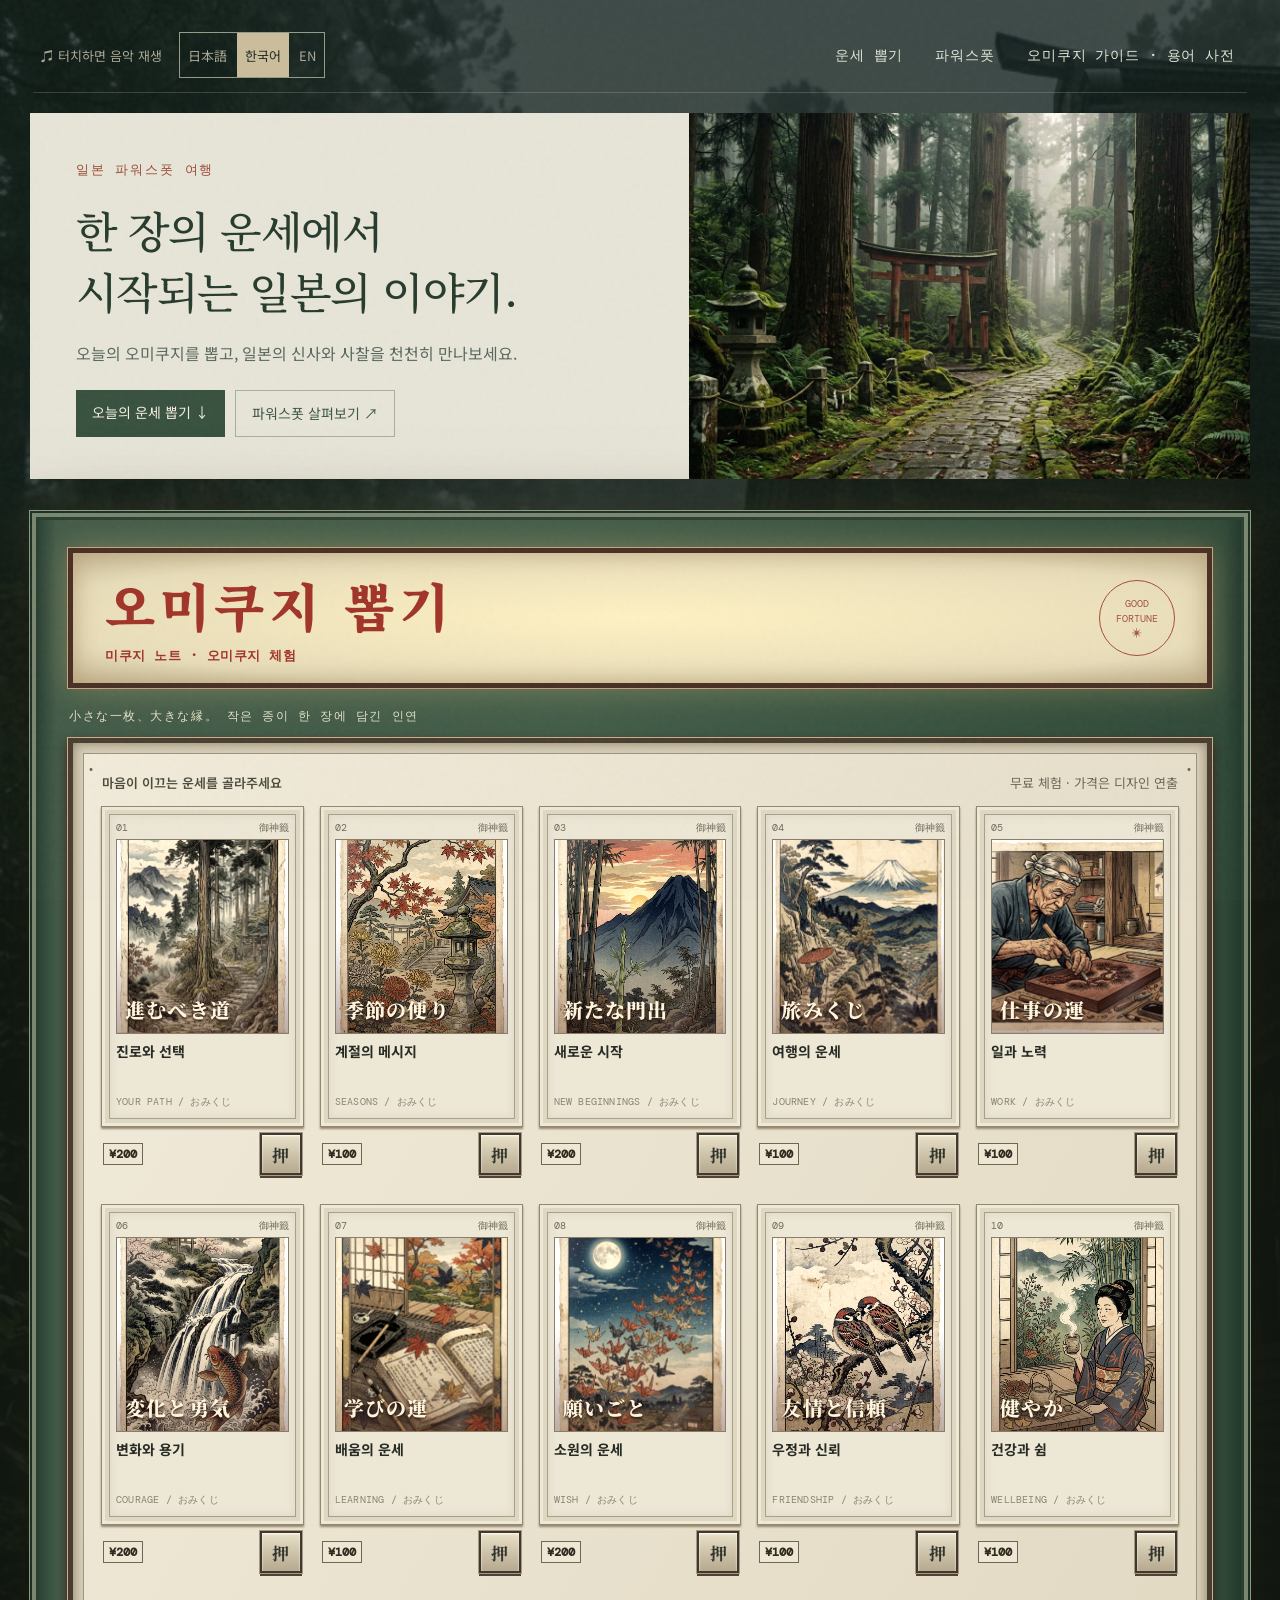
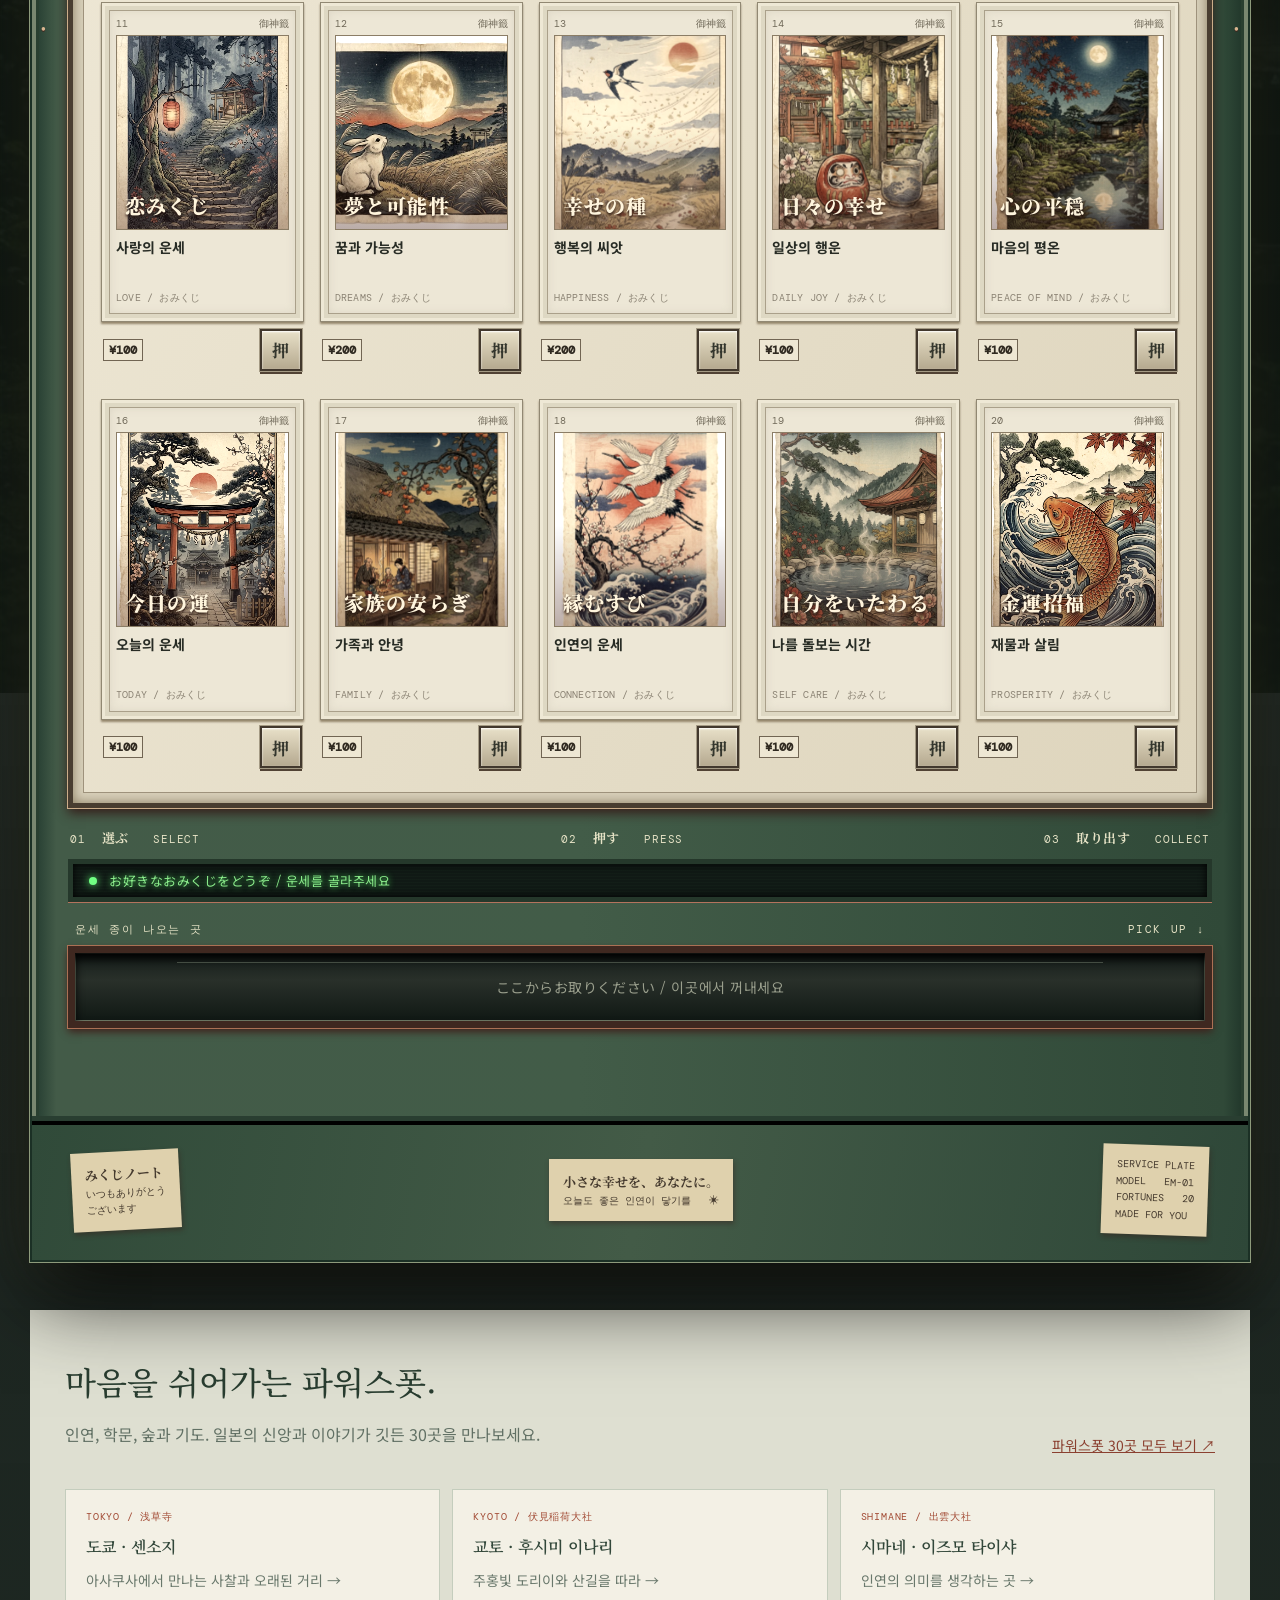
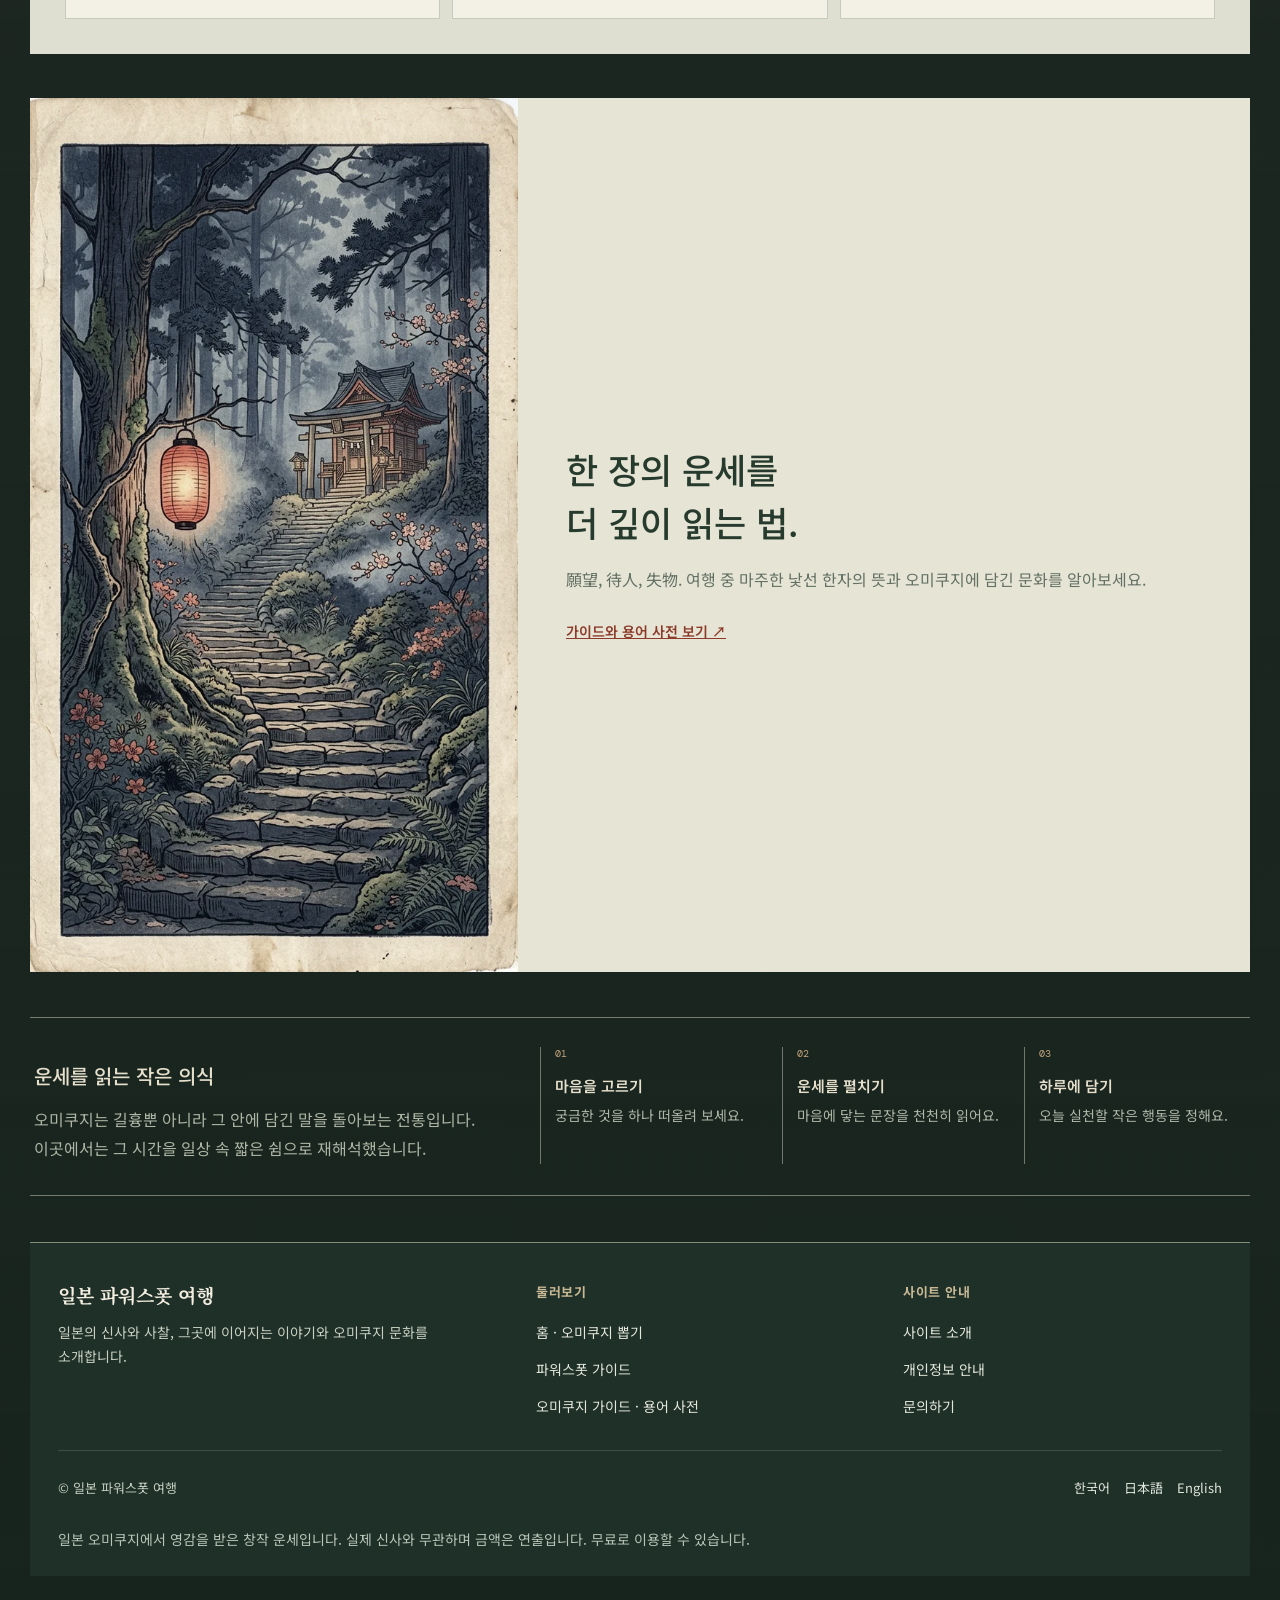
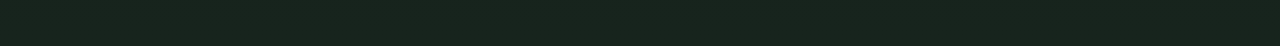
==== commit 6f1a28cc: "Add files via upload" ====
--- a/index.html
+++ b/index.html
@@ -35,42 +35,4 @@
 .main-nav a:hover,.main-nav a:focus-visible{background:#ffffff12;color:#fff1d0}
 @media(max-width:760px){.top{align-items:stretch;flex-direction:column;gap:10px;margin-bottom:17px}.toolbar{justify-content:flex-start}.main-nav{justify-content:flex-start;gap:4px;flex-wrap:wrap}.main-nav a{font-size:12px;min-height:44px;padding:8px 10px}}
 @media(max-width:390px){.main-nav a{font-size:11px;padding:8px 7px}}
-</style><link href="https://storykim1980-crypto.github.io/Mikuji-Note/" rel="canonical"/><link href="https://storykim1980-crypto.github.io/Mikuji-Note/" hreflang="ko" rel="alternate"/><link href="https://storykim1980-crypto.github.io/Mikuji-Note/" hreflang="x-default" rel="alternate"/><link href="https://storykim1980-crypto.github.io/Mikuji-Note/index-ja.html" hreflang="ja" rel="alternate"/><link href="https://storykim1980-crypto.github.io/Mikuji-Note/index-en.html" hreflang="en" rel="alternate"/><meta content="website" property="og:type"/><meta content="일본 파워스폿 여행 | 신사·사찰과 오미쿠지" property="og:title"/><meta content="일본의 신사와 사찰, 파워스폿 여행 정보와 오미쿠지 문화, 창작 운세를 만나보세요." property="og:description"/><meta content="https://storykim1980-crypto.github.io/Mikuji-Note/" property="og:url"/><meta content="일본 파워스폿 여행" property="og:site_name"/><link href="footer.css?v=fff2a89142" rel="stylesheet"/><link href="typography.css?v=4a8611229a" rel="stylesheet"/><script data-seo-webpage="" type="application/ld+json">{"@context": "https://schema.org", "@type": "WebPage", "@id": "https://storykim1980-crypto.github.io/Mikuji-Note/#webpage", "url": "https://storykim1980-crypto.github.io/Mikuji-Note/", "name": "일본 파워스폿 여행 | 신사·사찰과 오미쿠지", "description": "일본의 신사와 사찰, 파워스폿 여행 정보와 오미쿠지 문화, 창작 운세를 만나보세요.", "inLanguage": "ko"}</script></head><body><div class="page"><div class="top"><div class="toolbar"><button aria-pressed="false" id="sound">♫ MUSIC</button><div aria-label="Language" class="langs"><button data-lang="ja">日本語</button><button data-lang="ko">한국어</button><button data-lang="en">EN</button></div></div><nav aria-label="주요 메뉴" class="main-nav"><a href="#fortune" id="navDraw">운세 뽑기</a><a href="places.html" id="navPlaces">파워스폿 ↗</a><a href="guide.html" id="navGuide">오미쿠지 가이드 · 용어 사전 ↗</a></nav></div><section class="welcome"><div class="welcome-copy"><span id="siteBrand">일본 파워스폿 여행</span><h1 id="welcomeTitle">한 장의 운세에서<br/>시작되는 일본의 이야기.</h1><p id="welcomeText">오늘의 오미쿠지를 뽑고, 일본의 신사와 사찰을 천천히 만나보세요.</p><div class="welcome-actions"><a href="#fortune" id="welcomeDraw">오늘의 운세 뽑기 ↓</a><a href="places.html" id="welcomePlaces">파워스폿 살펴보기 ↗</a></div></div><div class="welcome-photo"><img alt="Illustration of an imagined shrine forest" decoding="async" height="768" loading="lazy" src="places-cover.webp" width="1376"/><small hidden="" id="welcomePhotoNote"></small></div></section><main class="cabinet" id="fortune"><header class="marquee"><div><h2 id="brandName">오미쿠지 뽑기</h2><p id="experienceName">미쿠지 노트 · 오미쿠지 체험</p></div><div class="roundmark">GOOD<br/>FORTUNE<br/>✳</div></header><div class="caption"><span id="captionText">小さな一枚、大きな縁。   작은 종이 한 장에 담긴 인연</span></div><section aria-label="오미쿠지 선택" class="display"><div class="display-inner"><div class="display-intro"><span id="displayLead">마음이 이끄는 운세를 골라주세요</span><span id="freeNotice">무료 체험 · 가격은 디자인 연출</span></div><div class="grid" id="grid"></div></div></section><div class="steps"><span>01  <b>選ぶ</b>   SELECT</span><span>02  <b>押す</b>   PRESS</span><span>03  <b>取り出す</b>   COLLECT</span></div><div aria-live="polite" class="led" id="status">お好きなおみくじをどうぞ / 운세를 골라주세요</div><div class="pick-label pickup-anchor"><span id="pickupLabel">운세 종이 나오는 곳</span><span>PICK UP ↓</span></div><div class="slot-wrap"><button aria-label="운세 종이 꺼내기" class="dispensed" id="paper" tabindex="-1"><span>みくじノート</span><small>MIKUJI NOTE</small><em id="paperName"></em></button><button class="slot" id="slot">ここからお取りください   /   이곳에서 꺼내세요</button></div><div class="base"><div class="label"><strong>みくじノート</strong><br/>いつもありがとう<br/>ございます</div><div class="label"><strong>小さな幸せを、あなたに。</strong><br/><span id="baseText">오늘도 좋은 인연이 닿기를</span>   ✳</div><div class="label">SERVICE PLATE<br/>MODEL   EM-01<br/>FORTUNES   20<br/>MADE FOR YOU</div></div></main><section class="home-places" id="discover"><div class="home-places-head"><div><h2 id="homePlacesTitle">마음을 쉬어가는 파워스폿.</h2><p id="homePlacesIntro">인연, 학문, 숲과 기도. 일본의 신앙과 이야기가 깃든 30곳을 만나보세요.</p></div><a href="places.html" id="homePlacesLink">파워스폿 30곳 모두 보기 ↗</a></div><div class="home-place-cards"><a data-place="sensoji" href="places.html#sensoji"><small>TOKYO / 浅草寺</small><strong id="homePlace1">도쿄 · 센소지</strong><span id="homePlaceDesc1">아사쿠사에서 만나는 사찰과 오래된 거리 →</span></a><a data-place="fushimi" href="places.html#fushimi"><small>KYOTO / 伏見稲荷大社</small><strong id="homePlace2">교토 · 후시미 이나리</strong><span id="homePlaceDesc2">주홍빛 도리이와 산길을 따라 →</span></a><a data-place="izumo" href="places.html#izumo"><small>SHIMANE / 出雲大社</small><strong id="homePlace3">시마네 · 이즈모 타이샤</strong><span id="homePlaceDesc3">인연의 의미를 생각하는 곳 →</span></a></div></section><section class="journal-feature"><div class="journal-image"><img alt="" decoding="async" src="art-lantern.webp"/></div><div class="journal-copy"><h2 id="guideTitle">한 장의 운세를<br/>더 깊이 읽는 법.</h2><p id="guideCopy">願望, 待人, 失物. 여행 중 마주한 낯선 한자의 뜻과 오미쿠지에 담긴 문화를 알아보세요.</p><a href="guide.html" id="guideLink">가이드와 용어 사전 보기   ↗</a></div></section><section aria-labelledby="ritualTitle" class="ritual"><div class="ritual-copy"><h2 id="ritualTitle"></h2><p id="ritualBody"></p></div><div class="ritual-steps"><div><b>01</b><strong id="ritualOne"></strong><span id="ritualOneText"></span></div><div><b>02</b><strong id="ritualTwo"></strong><span id="ritualTwoText"></span></div><div><b>03</b><strong id="ritualThree"></strong><span id="ritualThreeText"></span></div></div></section><footer aria-label="하단 메뉴" class="site-footer"><div class="sf-inner"><div class="sf-intro"><a class="sf-brand" data-sf="brand" href="./">일본 파워스폿 여행</a><p class="sf-description" data-sf="desc">일본의 신사와 사찰, 그곳에 이어지는 이야기와 오미쿠지 문화를 소개합니다.</p></div><div class="sf-group"><h2 data-sf="explore">둘러보기</h2><nav aria-label="둘러보기" class="sf-links" data-sf-nav="explore"><a data-sf="home" data-sf-link="home" href="./">홈 · 오미쿠지 뽑기</a><a data-sf="places" data-sf-link="places" href="places.html">파워스폿 가이드</a><a data-sf="guide" data-sf-link="guide" href="guide.html">오미쿠지 가이드 · 용어 사전</a></nav></div><div class="sf-group"><h2 data-sf="info">사이트 안내</h2><nav aria-label="사이트 안내" class="sf-links" data-sf-nav="info"><a data-sf="about" data-sf-link="about" href="about.html" id="navAbout">사이트 소개</a><a data-sf="privacy" data-sf-link="privacy" href="about.html#privacy">개인정보 안내</a><a data-sf="contact" data-sf-link="contact" href="about.html#contact">문의하기</a></nav></div></div><div class="sf-bottom"><span data-sf="copyright">© 일본 파워스폿 여행</span><nav aria-label="언어 선택" class="sf-languages"><a href="./" hreflang="ko" lang="ko">한국어</a><a href="index-ja.html" hreflang="ja" lang="ja">日本語</a><a href="index-en.html" hreflang="en" lang="en">English</a></nav></div><p class="sf-disclaimer" id="footerText">오미쿠지에서 영감을 받은 창작 체험입니다. 실제 신사와 무관하며 금액은 연출입니다.</p><span hidden="" id="sourcesText"></span></footer></div><div aria-labelledby="grade" aria-modal="true" class="overlay" id="overlay" role="dialog"><div class="slip"><button aria-label="닫기" class="close">×</button><div class="slip-head"><small id="number"></small><h2 id="grade"></h2><div class="grade-meaning" id="gradeMeaning"></div><h3 id="heading"></h3></div><div class="poem"><b id="jp"></b><span id="verse"></span></div><div class="slip-section-title" id="adviceTitle"></div><div class="fortune-intro" id="fortuneIntro"></div><div class="details" id="details"></div><a class="result-guide" href="guide.html" id="resultGuide"></a><div class="reflection"><span id="reflectionLabel"></span><p id="reflectionText"></p></div><p class="slip-note" id="note"></p></div></div><script>
-const translations={
-ko:{names:['오늘의 운세','인연의 운세','사랑의 운세','일과 노력','재물과 살림','소원의 운세','여행의 운세','건강과 쉼','배움의 운세','행복의 씨앗','새로운 시작','가족과 안녕','우정과 신뢰','진로와 선택','마음의 평온','일상의 행운','변화와 용기','나를 돌보는 시간','꿈과 가능성','계절의 메시지'],caption:'小さな一枚、大きな縁。  작은 종이 한 장에 담긴 인연',base:'오늘도 좋은 인연이 닿기를',choose:'お好きなおみくじをどうぞ / 운세를 골라주세요',ready:'おみくじが届きました / 취출구를 눌러 꺼내세요',empty:'먼저 원하는 운세의 押 버튼을 눌러주세요',slot:'ここからお取りください / 이곳에서 꺼내세요',take:'▼ おみくじを取り出す / 운세 꺼내기 ▼',footer:'일본 오미쿠지에서 영감을 받은 창작 운세입니다. 실제 신사와 무관하며 금액은 연출입니다. 무료로 이용할 수 있습니다.',sources:'항목 구성 참고',note:'※ 창작된 오락용 운세로, 실제 미래를 예측하지 않습니다. 길흉의 순서와 표현은 신사마다 다릅니다. 건강·재정 등 중요한 결정은 전문가와 상의하세요.',save:'운세 저장하기',again:'다른 운세 뽑기',pick:'선택',labels:['소원','기다리는 사람','잃어버린 물건','여행','일과 살림','배움','인연','건강'],head:['맑은 바람이 불어오는 때','고요한 마음에 길이 열립니다','작은 노력이 열매를 맺습니다','작은 기쁨을 발견하는 날','때를 기다리며 준비하세요','잠시 멈추어 살피는 때'],verse:['봄빛에 꽃이 피듯 마음을 열면 기회가 보일 수 있습니다. 기쁠 때일수록 겸손함을 잊지 마세요.','고요한 물에 달이 비치듯, 차분한 마음으로 주변을 살피면 나아갈 길이 보일 수 있습니다.','씨앗을 심고 계절을 기다리듯, 눈앞의 일을 성실히 이어가 보세요.','작은 등불도 앞길을 비춥니다. 멀리 있는 답보다 곁에 있는 것부터 살펴보세요.','구름 너머에도 빛은 있습니다. 서두르기보다 다음을 위한 준비에 마음을 쓰세요.','비가 그친 뒤 하늘은 다시 맑아집니다. 조급함을 내려놓고 신중하게 나아가세요.'],good:['뜻을 분명히 하고 차근차근 준비하세요.','기다림에만 머물지 말고 먼저 안부를 전해보세요.','가까운 곳과 마지막으로 사용한 곳을 살펴보세요.','일정과 날씨를 확인하고 여유롭게 떠나세요.','약속과 지출을 꼼꼼히 살피는 태도가 도움이 됩니다.','기초를 다지고 매일 조금씩 꾸준히 익히세요.','상대의 말을 경청하고 진심을 전하세요.','충분히 쉬고 몸의 변화에 주의를 기울이세요.'],caution:['기다리는 동안 계획을 다시 살펴보세요.','소식을 재촉하기보다 상대의 시간을 존중하세요.','서두르지 말고 지나온 곳을 차분히 되짚어보세요.','무리한 계획은 줄이고 안전을 우선하세요.','큰 결정은 서두르지 말고 조건을 확인하세요.','어려운 부분은 도움을 구하고 기초부터 복습하세요.','감정적인 말은 삼가고 서로의 입장을 살피세요.','무리하지 말고 증상이 있다면 전문가와 상의하세요.']},
-ja:{names:['今日の運','縁むすび','恋みくじ','仕事の運','金運招福','願いごと','旅みくじ','健やか','学びの運','幸せの種','新たな門出','家族の安らぎ','友情と信頼','進むべき道','心の平穏','日々の幸せ','変化と勇気','自分をいたわる','夢と可能性','季節の便り'],caption:'小さな一枚、大きな縁。　心にそっと寄り添うおみくじ',base:'今日もよいご縁がありますように',choose:'お好きなおみくじをお選びください',ready:'おみくじが届きました / 紙を押して取り出してください',empty:'まずお好きなおみくじの「押」を押してください',slot:'ここからお取りください',take:'▼ おみくじを取り出す ▼',footer:'おみくじの形式を参考にした創作の無料体験です。実在の神社とは関係なく、金額は演出です。',sources:'項目構成の参考',note:'※ 娯楽のための創作であり、未来を予測するものではありません。吉凶の順序や表現は神社によって異なります。健康・お金などの大切な判断は専門家にご相談ください。',save:'おみくじを保存',again:'もう一度えらぶ',pick:'を選ぶ',labels:['ねがいごと','まちびと','うせもの','たびだち','あきない','がくもん','えんだん','けんこう'],head:['晴れやかな風が吹くとき','静かな心に道がひらく','小さな努力が実を結ぶ','小さな喜びを見つける日','時を待ち、備えましょう','立ち止まって見つめるとき'],verse:['春の光に花がひらくように、心を開けば機会が見えるかもしれません。喜びの中でも謙虚な心を大切に。','静かな水に月が映るように、落ち着いて周りを見渡せば進む道が見えるかもしれません。','種をまいて季節を待つように、目の前のことを誠実に続けましょう。','小さな灯りも道を照らします。遠くの答えより、まず身近なものを見つめて。','雲の向こうにも光はあります。焦らず、次に向けた準備を大切に。','雨の後にはまた空が晴れます。焦りを手放し、一歩ずつ慎重に進みましょう。'],good:['願いを明らかにし、一歩ずつ備えましょう。','待つだけでなく、自分から便りを出してみて。','身近な場所と最後に使った場所を探しましょう。','予定と天気を確かめ、余裕をもって出かけましょう。','約束や出費を丁寧に確認するとよいでしょう。','基礎を大切に、毎日少しずつ学びましょう。','相手の話を聞き、誠実な気持ちを伝えて。','十分に休み、体の変化に気を配りましょう。'],caution:['待つ間に計画を見直してみましょう。','返事を急がず、相手の時間を尊重しましょう。','焦らず、通った場所を順にたどりましょう。','無理な予定を減らし、安全を第一に。','大きな決断は急がず、条件をよく確かめて。','難しいところは助けを求め、基礎から復習を。','感情的な言葉を控え、互いの立場を考えて。','無理をせず、症状があれば専門家に相談を。']},
-en:{names:['Today’s fortune','Connections','Love','Work & purpose','Money & daily life','A wish','Travel','Wellbeing','Learning','Seeds of joy','New beginnings','Family & home','Friendship','Your path','Peace of mind','Everyday luck','Courage & change','Self-care','Dreams & possibility','Seasonal message'],caption:'A small slip of paper, a meaningful encounter.  /  小さな一枚、大きな縁。',base:'Wishing you a little good fortune today',choose:'Choose a fortune and press its button',ready:'Your fortune is ready / Tap the slip to collect it',empty:'First, press the button beneath a fortune',slot:'Your fortune appears here',take:'▼ PRESS TO COLLECT YOUR FORTUNE ▼',footer:'A free, original experience inspired by Japanese omikuji. Not affiliated with a shrine. Prices are decorative; no payment is taken.',sources:'References for traditional categories',note:'This is original entertainment, not a prediction of the future. Fortune rankings and wording vary by shrine. Consult qualified professionals for important health or financial decisions.',save:'Save fortune',again:'Choose another',pick:'select',labels:['Wish','Awaited person','Lost item','Travel','Work & money','Learning','Relationships','Wellbeing'],head:['A fresh breeze','A path in stillness','Small efforts bear fruit','Notice the little joys','Prepare and be patient','A moment to pause'],verse:['Like blossoms opening to spring light, an open mind may reveal opportunities. Stay grounded in moments of joy.','As the moon reflects in still water, a calm look around may reveal the next step.','Like a seed waiting for its season, give steady care to what is in front of you.','Even a small light can illuminate a path. Look first at what is close at hand.','There is light beyond the clouds. Rather than rushing, make time to prepare.','The sky clears after rain. Set urgency aside and move forward with care.'],good:['Clarify your wish and prepare one step at a time.','Instead of only waiting, consider reaching out yourself.','Check nearby and where you last used the item.','Check your plans and the weather; leave room for delays.','Review commitments and spending carefully.','Build on the basics with a little practice each day.','Listen closely and speak with sincerity.','Make time for rest and notice how you feel.'],caution:['Use the waiting time to review your plans.','Allow others time to respond without pressure.','Retrace your steps slowly and ask for help if needed.','Avoid an overloaded itinerary and prioritize safety.','Take time to review the terms before major decisions.','Ask for help and revisit the fundamentals.','Choose your words carefully and consider both sides.','Rest when needed and consult a professional about symptoms.']}};
-
-const themeAdvice={ko:['하루의 모든 일을 바꾸려 하기보다 지금 할 수 있는 한 가지에 마음을 모아보세요.','만남의 결과를 서두르기보다 서로를 알아갈 시간을 주세요.','설렘만큼 존중과 편안함도 소중합니다. 자신의 마음을 솔직히 살펴보세요.','우선순위를 정하고 동료와 기대하는 바를 분명히 나누어 보세요.','작은 지출을 기록하고 필요한 것과 원하는 것을 구분해 보세요.','소원을 적고 그것을 향한 실천 가능한 첫걸음을 정해보세요.','목적지뿐 아니라 이동과 휴식에 필요한 시간도 계획하세요.','잠과 식사, 휴식을 먼저 챙기고 몸의 신호를 살펴주세요.','결과보다 배움의 과정에 집중하고 모르는 것은 질문하세요.','이미 곁에 있는 작은 기쁨을 한 가지 적어보세요.','새로운 시작에 완벽한 준비는 필요하지 않습니다. 작게 시도해 보세요.','가족의 안부를 묻고 서로가 편안하게 이야기할 시간을 만들어 보세요.','오래된 친구에게 안부를 전하거나 새로운 만남에 귀 기울여 보세요.','가능한 선택지를 적고 자신의 가치와 현실적인 조건을 함께 살펴보세요.','숨을 고르고 지금 바꿀 수 있는 것과 없는 것을 구분해 보세요.','평범한 하루의 좋은 순간을 잠시 멈춰 음미해 보세요.','변화가 두렵다면 감당할 수 있는 작은 변화부터 시작해 보세요.','다른 사람을 돌보듯 자신의 필요와 휴식도 존중해 주세요.','꿈을 구체적인 작은 목표로 나누고 하나씩 시도해 보세요.','계절의 변화에 맞춰 생활의 속도와 주변 환경을 살펴보세요.'],ja:['すべてを変えようとせず、今できる一つのことに心を向けましょう。','出会いの結果を急がず、互いを知る時間を大切に。','ときめきと同じくらい、尊重と安心を大切にしましょう。','優先順位を決め、周りの人と役割や期待をすり合わせましょう。','小さな出費を記録し、必要なものを見極めてみましょう。','願いを書き出し、実行できる最初の一歩を決めましょう。','目的地だけでなく移動と休息の時間にも余裕を。','睡眠と食事、休息を大切にし、体の声を聞きましょう。','結果だけでなく学ぶ過程を大切に、わからないことは尋ねて。','身近にある小さな喜びを一つ書き留めてみましょう。','完璧な準備を待たず、小さな一歩から始めてみましょう。','家族に声をかけ、安心して話せる時間を作りましょう。','懐かしい友に便りを出したり、新しい出会いに耳を傾けたり。','選択肢を書き出し、大切にしたい価値と現実の条件を考えて。','ひと息ついて、変えられることと変えられないことを分けましょう。','何気ない一日のよい瞬間を味わってみましょう。','変化が怖いときは、無理のない小さな変化から。','人をいたわるように、自分の休息も大切にしましょう。','夢を小さな目標に分け、一つずつ試してみましょう。','季節の移ろいに合わせ、暮らしのペースを見直しましょう。'],en:['Rather than changing everything, focus on one thing you can do today.','Give a connection time to grow instead of rushing toward an outcome.','Let respect and comfort matter as much as excitement.','Set priorities and discuss expectations clearly with your colleagues.','Notice small expenses and distinguish needs from wants.','Write down your wish and choose one practical first step.','Allow time for the journey and for rest, not just the destination.','Make room for sleep, meals and rest, and notice your body’s signals.','Value the process of learning and ask questions when you need to.','Write down one small joy already present in your life.','You do not need perfect preparation to start; try one small step.','Check in with family and make space for a comfortable conversation.','Reach out to an old friend or listen openly to someone new.','List your options and consider both your values and practical needs.','Take a breath and separate what you can change from what you cannot.','Pause to appreciate a good moment in an ordinary day.','If change feels daunting, begin with something manageable.','Treat your own needs and rest with the care you give others.','Break a dream into small, concrete goals and try them one at a time.','Notice the changing season and adjust your pace where you can.']};
-const displayText={ko:['마음이 이끄는 운세를 골라주세요','무료 체험 · 가격은 디자인 연출'],ja:['心に響くおみくじをお選びください','無料体験・価格は演出です'],en:['Choose a fortune that speaks to you','Free experience · prices are decorative']};const brandNames={ko:'오미쿠지 뽑기',ja:'おみくじを引く',en:'Draw an Omikuji'};const experienceNames={ko:'미쿠지 노트 · 오미쿠지 체험',ja:'みくじノート · おみくじ体験',en:'Mikuji Note · An omikuji experience'};const siteNames={ko:'일본 파워스폿 여행',ja:'日本のパワースポット巡り',en:'Japan’s Sacred Places'};const brandTitles={ko:'일본 파워스폿 여행 | 신사·사찰과 오미쿠지',ja:'日本のパワースポット巡り | 神社・お寺とおみくじ',en:'Japan’s Sacred Places | Shrines, Temples & Omikuji'};const homeTravelText={ko:['파워스폿 ↗','한 장의 운세에서\n시작되는 일본의 이야기.','오늘의 오미쿠지를 뽑고, 일본의 신사와 사찰을 천천히 만나보세요.','오늘의 운세 뽑기 ↓','파워스폿 살펴보기 ↗','창작 이미지 · 실제 장소 사진이 아닙니다','마음을 쉬어가는 파워스폿.','인연, 학문, 숲과 기도. 일본의 신앙과 이야기가 깃든 30곳을 만나보세요.','파워스폿 30곳 모두 보기 ↗','도쿄 · 센소지','아사쿠사에서 만나는 사찰과 오래된 거리 →','교토 · 후시미 이나리','주홍빛 도리이와 산길을 따라 →','시마네 · 이즈모 타이샤','인연의 의미를 생각하는 곳 →'],ja:['パワースポット ↗','一枚のおみくじから、\n日本の旅へ。','今日のおみくじを引いて、日本の神社やお寺をゆっくり訪ねてみませんか。','今日のおみくじを引く ↓','パワースポットを見る ↗','創作イメージ · 実際の場所の写真ではありません','心を休めるパワースポットへ。','ご縁、学び、杜と祈り。日本の信仰や物語を伝える30の場所へ。','30のパワースポットを見る ↗','東京 · 浅草寺','浅草のお寺と歴史ある街並みへ →','京都 · 伏見稲荷大社','朱色の鳥居と山道を歩く →','島根 · 出雲大社','ご縁について想いをめぐらせて →'],en:['POWER SPOTS ↗','A little fortune.\nA journey through Japan.','Draw an omikuji, then discover the stories and places behind Japan’s shrines and temples.','Draw a fortune ↓','Explore power spots ↗','Original illustration · not a photograph of a real location','Power spots for a thoughtful journey.','Explore 30 places through traditions of connection, learning, nature and prayer.','Explore all 30 power spots ↗','Tokyo · Sensō-ji','Explore the temple and Asakusa’s historic streets →','Kyoto · Fushimi Inari','Follow the vermilion gates into the hills →','Shimane · Izumo Taisha','Discover a place known for human connections →']};const navigationText={ko:['운세 뽑기','오미쿠지 가이드 · 용어 사전 ↗','소개 · 개인정보 ↗','한 장의 운세를\n더 깊이 읽는 법.','願望, 待人, 失物. 여행 중 마주한 낯선 한자의 뜻과 오미쿠지에 담긴 문화를 알아보세요.','가이드와 용어 사전 보기 ↗','나의 한 줄 기록','보관하기를 누르면 이 기기에만 저장됩니다.'],ja:['おみくじ','おみくじガイド・用語集 ↗','サイト紹介・プライバシー ↗','一枚のおみくじを\nもっと深く。','願望、待人、失物。おみくじの言葉と文化を知る、小さなガイドです。','ガイドと用語集を見る ↗','わたしのひとこと','保存すると、この端末にのみ記録されます。'],en:['DRAW','GUIDE & DICTIONARY ↗','ABOUT & PRIVACY ↗','Read a little\ndeeper.','Explore the meaning of omikuji terms and discover the culture behind each fortune.','Explore the guide & glossary ↗','A note to yourself','Press Keep to save only in this browser.']};
-const archiveText={ko:{button:'♡ 보관함',title:'내 운세 보관함',help:'이 브라우저에만 보관됩니다. 브라우저 데이터를 지우면 함께 삭제될 수 있습니다.',empty:'아직 보관한 운세가 없습니다. 운세를 뽑고 보관해 보세요.',keep:'♡ 보관하기',kept:'♥ 보관 완료',delete:'삭제',paper:'나온 운세 종이를 눌러 펼치기',storage:'이 브라우저에서 저장할 수 없습니다.'},ja:{button:'♡ 保存箱',title:'おみくじ保存箱',help:'このブラウザにのみ保存されます。ブラウザのデータを消すと削除される場合があります。',empty:'まだ保存したおみくじはありません。引いたおみくじを保存しましょう。',keep:'♡ 保存する',kept:'♥ 保存しました',delete:'削除',paper:'出てきたおみくじを押して開く',storage:'このブラウザには保存できません。'},en:{button:'♡ SAVED',title:'Your fortune box',help:'Saved only in this browser. Clearing browser data may remove your fortunes.',empty:'No saved fortunes yet. Draw one and keep it here.',keep:'♡ Keep',kept:'♥ Saved',delete:'Delete',paper:'Tap the dispensed fortune to open it',storage:'Could not save in this browser.'}};let currentRecord=null;function getSaved(){try{return JSON.parse(localStorage.getItem('en-mikuji-saved')||'[]')}catch(e){return []}}function putSaved(list){try{localStorage.setItem('en-mikuji-saved',JSON.stringify(list));return true}catch(e){return false}};
-const ritualText={ko:['운세를 읽는 작은 의식','오미쿠지는 길흉뿐 아니라 그 안에 담긴 말을 돌아보는 전통입니다. 이곳에서는 그 시간을 일상 속 짧은 쉼으로 재해석했습니다.','마음을 고르기','궁금한 것을 하나 떠올려 보세요.','운세를 펼치기','마음에 닿는 문장을 천천히 읽어요.','하루에 담기','오늘 실천할 작은 행동을 정해요.','잠시 생각해 보세요','오늘 이 조언을 내 삶에 어떻게 적용할 수 있을까요?'],ja:['おみくじを読む、小さなひととき','おみくじは吉凶だけでなく、書かれた言葉を心に留めるもの。この場所では、日常の小さな休息としてお届けします。','心を整える','気になることを一つ思い浮かべて。','言葉を読む','心に残る一文をゆっくり読んで。','日々に生かす','今日できる小さなことを考えて。','少し考えてみましょう','この言葉を、今日の暮らしにどう生かせるでしょうか。'],en:['A little ritual for reflection','Omikuji are about more than the fortune itself: the words invite reflection. Here, that tradition inspires a quiet pause in your day.','Set an intention','Think of one thing on your mind.','Read your fortune','Take your time with the words.','Carry it with you','Choose one small action for today.','A moment to reflect','How might you put this advice into practice today?']};
-const gradeMeanings=[{ko:'대길 · 크게 길함',en:'Great fortune',ja:'だいきち · 大きな吉'},{ko:'길 · 좋은 흐름',en:'Good fortune',ja:'きち · 吉の兆し'},{ko:'중길 · 중간의 길함',en:'Moderate good fortune',ja:'ちゅうきち · 中ほどの吉'},{ko:'소길 · 작은 길함',en:'Small good fortune',ja:'しょうきち · 小さな吉'},{ko:'말길 · 앞으로의 길함',en:'Future good fortune',ja:'すえきち · これからの吉'},{ko:'흉 · 주의가 필요한 때',en:'A time for caution',ja:'きょう · 慎みを心がける時'}];
-const categoryMeanings=[{ko:'소원 · Wish',en:'Wish · 소원',ja:'がんぼう · 願い' },{ko:'기다리는 사람 · Awaited person',en:'Awaited person · 기다리는 사람',ja:'まちびと · 待つ人や知らせ'},{ko:'잃어버린 물건 · Lost item',en:'Lost item · 잃어버린 물건',ja:'うせもの · なくした物'},{ko:'여행 · Travel',en:'Travel · 여행',ja:'りょこう · 旅や移動'},{ko:'일과 살림 · Business',en:'Business · 일과 살림',ja:'しょうばい · 商いや仕事'},{ko:'배움 · Learning',en:'Learning · 배움',ja:'がくもん · 学び'},{ko:'인연 · Relationships',en:'Relationships · 인연',ja:'えんだん · 結婚につながる縁'},{ko:'건강 · Health',en:'Health · 건강',ja:'けんこう · 心身のこと'}];
-const extended={ko:{title:'八つのことば  /  여덟 가지 이야기',guide:'오미쿠지 용어와 읽는 법 자세히 보기 ↗',grades:['밝은 흐름을 기쁘게 받아들이되, 주변에 대한 감사와 겸손을 잊지 마세요. 좋은 순간도 한 걸음씩 소중히 가꾸어 갑니다.','큰 변화만 바라보기보다 지금 가진 안정과 일상의 리듬을 소중히 여기세요. 차분한 선택이 마음의 여유를 만들어 줍니다.','서두르지 않고 쌓아 온 작은 노력을 돌아보세요. 누군가와 지혜를 나누면 혼자서는 보지 못했던 가능성을 발견할 수도 있습니다.','작은 기쁨을 발견하기 좋은 시간입니다. 기대가 크지 않은 순간에도 스스로를 격려하고 가까운 것부터 돌보세요.','아직 답이 보이지 않는다고 조급해하지 마세요. 지금은 마음을 가다듬고 다음 선택을 준비하는 시간으로 삼아보세요.','불안한 결과가 미래를 결정하는 것은 아닙니다. 잠시 속도를 늦추어 확인할 것을 살피고, 필요하면 믿을 만한 사람에게 도움을 청하세요.'],categories:['願望은 마음속에 품은 바람에 관한 항목입니다. 바라는 결과뿐 아니라 지금 가능한 준비를 함께 살펴보세요.','待人은 기다리는 사람이나 소식을 뜻합니다. 반드시 연인만을 가리키지는 않습니다.','失物은 잃어버린 물건을 뜻합니다. 떠오르는 순서대로 장소를 확인하고 필요하면 주변에 물어보세요.','旅行은 여행과 이동에 관한 항목입니다. 실제 계획에서는 공식 교통·날씨·안전 정보를 먼저 확인하세요.','商売는 상업과 거래에 관한 항목으로, 일과 살림을 돌아보는 데에도 참고할 수 있습니다. 중요한 재정 결정은 충분한 검토가 필요합니다.','学問은 공부와 배움을 뜻합니다. 결과를 보장하는 말이 아니라 오늘의 학습 태도를 돌아보는 계기로 읽어보세요.','縁談은 전통적으로 혼인과 관련된 인연을 말합니다. 이 창작 운세에서는 서로를 존중하는 관계에 관한 성찰도 담았습니다.','健康은 몸과 마음의 안녕을 돌아보는 항목입니다. 통증이나 증상이 있다면 운세가 아닌 의료 전문가의 조언을 구하세요.']},ja:{title:'八つのことば  /  暮らしへの手引き',guide:'おみくじの言葉と読み方を詳しく見る ↗',grades:['明るい流れを喜びながら、周りへの感謝と謙虚さも大切に。一歩ずつ丁寧に過ごしましょう。','大きな変化だけを求めず、今ある安定と日々のリズムを大切に。落ち着いた選択が心の余裕につながります。','積み重ねてきた小さな努力を振り返って。誰かと知恵を分かち合えば、新たな可能性が見えるかもしれません。','ささやかな喜びに目を向けるとき。何気ない日にも自分を励まし、身近なものをいたわりましょう。','すぐに答えが出なくても焦らずに。心を整え、次の選択に向けて備える時間にしましょう。','気になる結果が未来を決めるわけではありません。少し立ち止まり、確かめるべきことを見直し、必要なら信頼できる人に相談を。'],categories:['願望は心に抱く願いのこと。望む結果だけでなく、今できる準備にも目を向けましょう。','待人は待っている人や知らせを指します。必ずしも恋人だけを意味しません。','失物はなくした物のこと。思い当たる場所を順に探し、必要なら周りに尋ねましょう。','旅行は旅や移動についての項目。実際の予定では交通・天気・安全の公式情報を確認しましょう。','商売は商いや取引についての項目です。大切なお金の判断は、十分に調べて行いましょう。','学問は学びや勉強のこと。結果を保証する言葉ではなく、学ぶ姿勢を見つめるきっかけとして。','縁談は本来、結婚に関する縁や話のこと。この創作では、互いを尊重する関係についても考えます。','健康は心身の様子を振り返る項目。痛みや症状がある場合は医療の専門家にご相談ください。']},en:{title:'八つのことば  /  Eight areas of life',guide:'Explore the omikuji glossary and reading guide ↗',grades:['Welcome a bright moment while keeping gratitude and humility close. Give each small step the care it deserves.','Instead of waiting for a dramatic change, value the stability and rhythm you already have. A considered choice can make room to breathe.','Reflect on the small efforts you have made over time. Sharing ideas with someone may reveal possibilities you had not noticed alone.','This is an invitation to notice modest joys. Encourage yourself and care for the things close at hand, even on an ordinary day.','There is no need to rush when the answer is not yet clear. Use this time to gather your thoughts and prepare for your next choice.','An unsettling result does not determine your future. Pause, check what needs attention, and seek support from someone you trust when needed.'],categories:['願望 concerns a wish or aspiration. Consider what you can prepare now as well as the outcome you hope for.','待人 refers to an awaited person or message; it does not necessarily mean a romantic partner.','失物 means a lost item. Retrace your steps and ask those around you for help if needed.','旅行 concerns travel. For real plans, check official transport, weather and safety information first.','商売 traditionally concerns business and trade. It can prompt reflection on work and household affairs; review financial decisions carefully.','学問 means learning or study. Read it as a prompt to consider your approach, not as a promise of results.','縁談 traditionally refers to a marriage match. In this original fortune, it also invites reflection on respectful relationships.','健康 invites reflection on wellbeing. For pain or symptoms, seek advice from a medical professional rather than relying on a fortune.']}};
-const items=[['今日の運','TODAY',100],['縁むすび','CONNECTION',100],['恋みくじ','LOVE',100],['仕事の運','WORK',100],['金運招福','PROSPERITY',100],['願いごと','WISH',200],['旅みくじ','JOURNEY',100],['健やか','WELLBEING',100],['学びの運','LEARNING',100],['幸せの種','HAPPINESS',200],['新たな門出','NEW BEGINNINGS',200],['家族の安らぎ','FAMILY',100],['友情と信頼','FRIENDSHIP',100],['進むべき道','YOUR PATH',200],['心の平穏','PEACE OF MIND',100],['日々の幸せ','DAILY JOY',100],['変化と勇気','COURAGE',200],['自分をいたわる','SELF CARE',100],['夢と可能性','DREAMS',200],['季節の便り','SEASONS',100]];const arts=['fortune-art.webp', 'art-plum.webp', 'art-lantern.webp', 'art-04.webp', 'art-05.webp', 'art-06.webp', 'art-07.webp', 'art-08.webp', 'art-09.webp', 'art-10.webp', 'art-11.webp', 'art-12.webp', 'art-13.webp', 'art-14.webp', 'art-15.webp', 'art-16.webp', 'art-17.webp', 'art-18.webp', 'art-19.webp', 'art-20.webp'];const grades=['大吉','吉','中吉','小吉','末吉','凶'];const jp=['春の光に 花ひらく','静かな水に 月うつる','種をまきて 実りを待つ','小さき灯にも 道は見ゆ','雲の向こうに 光あり','雨の後には 空晴れる'];const cats=['願望','待人','失物','旅行','商売','学問','縁談','健康'];const focus=[0,6,6,4,4,0,3,7,5,0,0,6,6,5,7,0,0,7,5,3];let lang=['ko','ja','en'].includes(new URLSearchParams(location.search).get('lang'))?new URLSearchParams(location.search).get('lang'):(location.pathname.endsWith('index-ja.html')?'ja':location.pathname.endsWith('index-en.html')?'en':'ko'),selected=null,last=null,current='',soundOn=false,ctx=null,ambientTimer=null;const grid=document.querySelector('#grid'),slot=document.querySelector('#slot'),status=document.querySelector('#status'),overlay=document.querySelector('#overlay');
-function tone(freq,duration,vol=.03,type='sine',delay=0){if(!soundOn||!ctx)return;const o=ctx.createOscillator(),g=ctx.createGain(),t=ctx.currentTime+delay;o.type=type;o.frequency.setValueAtTime(freq,t);g.gain.setValueAtTime(.0001,t);g.gain.exponentialRampToValueAtTime(vol,t+.02);g.gain.exponentialRampToValueAtTime(.0001,t+duration);o.connect(g);g.connect(ctx.destination);o.start(t);o.stop(t+duration+.02)}
-function chime(){tone(659,1.7,.025);tone(988,1.2,.012,'sine',.06);tone(1318,1,.008,'sine',.12)}function noise(duration,vol,cutoff,delay=0){if(!soundOn||!ctx)return;const count=Math.floor(ctx.sampleRate*duration),buffer=ctx.createBuffer(1,count,ctx.sampleRate),data=buffer.getChannelData(0);for(let i=0;i<count;i++)data[i]=(Math.random()*2-1)*Math.pow(1-i/count,2);const src=ctx.createBufferSource(),filter=ctx.createBiquadFilter(),gain=ctx.createGain();src.buffer=buffer;filter.type='lowpass';filter.frequency.value=cutoff;gain.gain.value=vol;src.connect(filter);filter.connect(gain);gain.connect(ctx.destination);src.start(ctx.currentTime+delay)}function clickSound(){tone(130,.1,.05,'triangle');noise(.11,.07,1800);tone(340,.05,.015,'square',.025)}function dispenseSound(){noise(.65,.025,900,.1);tone(170,.22,.018,'triangle',.14);noise(.22,.035,1700,.55);tone(115,.18,.04,'triangle',.67)}// Original, gently arranged Web Audio instrumental: soft keys, sustained harmony and a spacious echo.
-let musicalStep=0;
-function musicNote(midi,offset,length,level,kind='key'){
- if(!ctx||!soundOn)return;const t=ctx.currentTime+offset, f=440*Math.pow(2,(midi-69)/12);
- const out=ctx.createGain(),osc=ctx.createOscillator(),overtone=ctx.createOscillator(),harm=ctx.createGain();
- osc.type=kind==='pad'?'sine':'triangle';osc.frequency.setValueAtTime(f,t);overtone.type='sine';overtone.frequency.setValueAtTime(f*2,t);harm.gain.value=kind==='pad'?.09:.13;
- const attack=kind==='pad'?1.3:.045;out.gain.setValueAtTime(.00001,t);out.gain.linearRampToValueAtTime(level,t+attack);out.gain.exponentialRampToValueAtTime(Math.max(.00002,level*(kind==='pad'?.65:.35)),t+Math.max(attack+.05,length*.58));out.gain.exponentialRampToValueAtTime(.00001,t+length);
- osc.connect(out);overtone.connect(harm);harm.connect(out);out.connect(ctx.destination);
- if(kind==='key'){const echo=ctx.createDelay(1),eg=ctx.createGain();echo.delayTime.value=.29;eg.gain.value=.18;out.connect(echo);echo.connect(eg);eg.connect(ctx.destination);const echo2=ctx.createDelay(1),eg2=ctx.createGain();echo2.delayTime.value=.53;eg2.gain.value=.08;out.connect(echo2);echo2.connect(eg2);eg2.connect(ctx.destination)}
- osc.start(t);overtone.start(t);osc.stop(t+length+.05);overtone.stop(t+length+.05);
-}
-function ambient(){if(!soundOn||!ctx)return;
- const chords=[[50,57,62,65],[46,53,58,62],[41,48,53,57],[48,55,60,64],[50,57,62,65],[46,53,58,62],[55,62,67,71],[48,55,60,64],[50,57,62,65],[46,53,58,62],[41,48,53,57],[48,55,60,64],[46,53,58,62],[48,55,60,64],[50,57,62,65],[50,57,62,65]];
- const melody=[[74,77,81,77],[77,74,72,69],[69,72,77,76],[76,72,67,72],[74,77,81,84],[81,77,74,72],[71,74,79,74],[76,74,72,69],[74,77,81,77],[82,81,77,74],[77,76,72,69],[72,76,79,76],[74,77,82,81],[79,76,74,72],[77,74,69,72],[74,0,69,0]];
- const bar=musicalStep%chords.length;chords[bar].forEach((n,i)=>musicNote(n,i*.035,6.5,i===0?.004:.0026,'pad'));
- melody[bar].forEach((n,i)=>{if(n)musicNote(n,i*1.15,3.4,i===0?.010:.008,'key')});
- musicNote(chords[bar][1]+12,.58,2.6,.0035,'key');musicNote(chords[bar][2]+12,2.88,2.6,.003,'key');musicalStep++}
-
-const soundLabels={ko:{on:'♫ 음악 켜짐',off:'♫ 음악 꺼짐',pending:'♫ 터치하면 음악 재생',onLabel:'음악과 효과음 끄기',offLabel:'음악과 효과음 켜기',pendingLabel:'음악 재생하기'},ja:{on:'♫ 音楽オン',off:'♫ 音楽オフ',pending:'♫ タップで音楽再生',onLabel:'音楽と効果音をオフにする',offLabel:'音楽と効果音をオンにする',pendingLabel:'音楽を再生する'},en:{on:'♫ MUSIC ON',off:'♫ MUSIC OFF',pending:'♫ TAP FOR MUSIC',onLabel:'Turn music and sound effects off',offLabel:'Turn music and sound effects on',pendingLabel:'Play music'}};let musicAllowed=true;try{musicAllowed=localStorage.getItem('enmikujisound')!=='off'}catch(e){}let playbackStarting=false;function setMusicButton(){let state=soundOn?'on':musicAllowed?'pending':'off',labels=soundLabels[lang],btn=document.querySelector('#sound');btn.textContent=labels[state];btn.setAttribute('aria-pressed',String(soundOn));btn.setAttribute('aria-label',labels[state+'Label']);btn.title=labels[state+'Label']}function rememberMusic(on){try{localStorage.setItem('enmikujisound',on?'on':'off')}catch(e){}}function startSequence(){if(soundOn||!musicAllowed||!ctx||ctx.state!=='running')return;soundOn=true;clearInterval(ambientTimer);ambient();ambientTimer=setInterval(ambient,4600);setMusicButton()}function tryAutoMusic(){if(!musicAllowed)return;try{ctx=ctx||new(window.AudioContext||window.webkitAudioContext)();if(ctx.state==='running')startSequence();else setMusicButton()}catch(e){musicAllowed=false;setMusicButton()}}async function startMusicFromGesture(){if(!musicAllowed||soundOn||playbackStarting)return;playbackStarting=true;try{ctx=ctx||new(window.AudioContext||window.webkitAudioContext)();await ctx.resume();startSequence()}catch(e){musicAllowed=false;setMusicButton()}finally{playbackStarting=false}}document.addEventListener('pointerdown',e=>{if(e.target.closest('#sound'))return;startMusicFromGesture()},true);document.addEventListener('keydown',e=>{if(e.target.closest?.('#sound'))return;startMusicFromGesture()},true);document.querySelector('#sound').onclick=async()=>{if(soundOn){musicAllowed=false;soundOn=false;clearInterval(ambientTimer);rememberMusic(false);if(ctx&&ctx.state==='running')await ctx.suspend();setMusicButton()}else{musicAllowed=true;rememberMusic(true);await startMusicFromGesture();setMusicButton()}};tryAutoMusic();
-const footerContent={"ko": {"brand": "일본 파워스폿 여행", "desc": "일본의 신사와 사찰, 그곳에 이어지는 이야기와 오미쿠지 문화를 소개합니다.", "explore": "둘러보기", "info": "사이트 안내", "home": "홈 · 오미쿠지 뽑기", "places": "파워스폿 가이드", "guide": "오미쿠지 가이드 · 용어 사전", "about": "사이트 소개", "privacy": "개인정보 안내", "contact": "문의하기", "lang": "언어 선택", "copyright": "© 일본 파워스폿 여행"}, "ja": {"brand": "日本のパワースポット巡り", "desc": "日本の神社やお寺、その土地に息づく物語とおみくじの文化をご案内します。", "explore": "サイトを巡る", "info": "サイトについて", "home": "ホーム・おみくじ", "places": "パワースポット案内", "guide": "おみくじガイド・用語集", "about": "サイト紹介", "privacy": "プライバシー", "contact": "お問い合わせ", "lang": "言語を選ぶ", "copyright": "© 日本のパワースポット巡り"}, "en": {"brand": "Japan’s Sacred Places", "desc": "Explore Japan’s shrines and temples, the stories surrounding them, and the culture of omikuji.", "explore": "Explore", "info": "About this site", "home": "Home & omikuji", "places": "Sacred places guide", "guide": "Omikuji guide & glossary", "about": "About", "privacy": "Privacy", "contact": "Contact", "lang": "Choose language", "copyright": "© Japan’s Sacred Places"}};function updateFooter(l){const root=document.querySelector("footer.site-footer"),v=footerContent[l],pages={ko:{home:"./",places:"places.html",guide:"guide.html",about:"about.html"},ja:{home:"index-ja.html",places:"places-ja.html",guide:"guide-ja.html",about:"about-ja.html"},en:{home:"index-en.html",places:"places-en.html",guide:"guide-en.html",about:"about-en.html"}}[l];root.querySelectorAll("[data-sf]").forEach(e=>e.textContent=v[e.dataset.sf]);root.querySelectorAll("[data-sf-nav]").forEach(e=>e.setAttribute("aria-label",v[e.dataset.sfNav]));root.querySelectorAll("[data-sf-link]").forEach(e=>{const k=e.dataset.sfLink;e.href=pages[k]||pages.about+"#"+k});root.querySelector(".sf-brand").href=pages.home;root.querySelector(".sf-languages").setAttribute("aria-label",v.lang)};
-function render(){updateFooter(lang);setMusicButton();document.querySelector('#pickupLabel').textContent=({ko:'운세 종이 나오는 곳',ja:'おみくじの取出口',en:'Fortune pickup'})[lang];document.querySelector('.close').setAttribute('aria-label',({ko:'닫기',ja:'閉じる',en:'Close'})[lang]);document.querySelector('.display').setAttribute('aria-label',({ko:'오미쿠지 선택',ja:'おみくじを選ぶ',en:'Choose an omikuji'})[lang]);document.querySelector('.main-nav').setAttribute('aria-label',({ko:'주요 메뉴',ja:'メインメニュー',en:'Main navigation'})[lang]);const travel=homeTravelText[lang],placeUrl=lang==='ja'?'places-ja.html':lang==='en'?'places-en.html':'places.html';['navPlaces','welcomeTitle','welcomeText','welcomeDraw','welcomePlaces','welcomePhotoNote','homePlacesTitle','homePlacesIntro','homePlacesLink','homePlace1','homePlaceDesc1','homePlace2','homePlaceDesc2','homePlace3','homePlaceDesc3'].forEach((id,i)=>document.getElementById(id).textContent=travel[i]);document.getElementById('welcomeTitle').style.whiteSpace='pre-line';['navPlaces','welcomePlaces','homePlacesLink'].forEach(id=>document.getElementById(id).href=placeUrl);document.querySelectorAll('[data-place]').forEach(a=>a.href=placeUrl+'#'+a.dataset.place);document.querySelector('#brandName').textContent=brandNames[lang];document.querySelector('#experienceName').textContent=experienceNames[lang];document.title=brandTitles[lang];document.querySelector('#siteBrand').textContent=siteNames[lang];const t=translations[lang],r=ritualText[lang],nav=navigationText[lang];document.querySelector('#displayLead').textContent=displayText[lang][0];document.querySelector('#navGuide').href=lang==='ja'?'guide-ja.html':lang==='en'?'guide-en.html':'guide.html';document.querySelector('#navAbout').href=lang==='ja'?'about-ja.html':lang==='en'?'about-en.html':'about.html';document.querySelector('#guideLink').href=lang==='ja'?'guide-ja.html':lang==='en'?'guide-en.html':'guide.html';document.querySelector('#freeNotice').textContent=displayText[lang][1];['navDraw','navGuide','navAbout','guideTitle','guideCopy','guideLink'].forEach((id,i)=>document.getElementById(id).textContent=nav[i]);document.querySelector('#navAbout').textContent=footerContent[lang].about;document.querySelector('#guideTitle').style.whiteSpace='pre-line';['ritualTitle','ritualBody','ritualOne','ritualOneText','ritualTwo','ritualTwoText','ritualThree','ritualThreeText','reflectionLabel','reflectionText'].forEach((id,i)=>document.getElementById(id).textContent=r[i]);document.documentElement.lang=lang;document.querySelectorAll('[data-lang]').forEach(b=>{b.classList.toggle('active',b.dataset.lang===lang);b.setAttribute('aria-pressed',String(b.dataset.lang===lang))});document.querySelector('#captionText').textContent=t.caption;document.querySelector('#baseText').textContent=t.base;document.querySelector('#footerText').textContent=t.footer;document.querySelector('#sourcesText').textContent=t.sources;document.querySelector('#note').textContent=t.note;document.querySelector('#paper').setAttribute('aria-label',archiveText[lang].paper);status.textContent=selected===null?t.choose:t.ready;slot.textContent=selected===null?t.slot:t.take;grid.innerHTML='';items.forEach((x,i)=>{const el=document.createElement('article');el.className='product';el.innerHTML=`<div class="frame"><div class="ticket"><div class="ticket-top"><span>${String(i+1).padStart(2,'0')}</span><span>御神籤</span></div><div class="art"><img src="${arts[i]}" alt="" loading="${i<5?'eager':'lazy'}" style="object-position:${[50,30,70,65,45,30,35,65,50,55][i%10]}% center"><span class="art-name">${x[0]}</span></div><h2>${t.names[i]}</h2><small>${x[1]} / おみくじ</small></div></div><div class="control"><span class="price">¥${x[2]}</span><button class="push" aria-label="${t.names[i]} ${t.pick}">押</button></div>`;el.querySelector('button').addEventListener('click',e=>{clickSound();selected=i;last=e.currentTarget;document.querySelectorAll('.product').forEach(p=>p.classList.remove('selected'));el.classList.add('selected');status.textContent=t.ready;slot.classList.add('ready');document.querySelector('.slot-wrap').classList.add('has-paper');document.querySelector('#paperName').textContent=t.names[i];document.querySelector('#paper').tabIndex=0;dispenseSound();slot.textContent=t.take;document.querySelector('#paper').focus({preventScroll:true});document.querySelector('.pickup-anchor').scrollIntoView({behavior:window.matchMedia('(prefers-reduced-motion: reduce)').matches?'auto':'smooth',block:'center'})});grid.appendChild(el)})}
-document.querySelectorAll('[data-lang]').forEach(b=>b.onclick=()=>{lang=b.dataset.lang;selected=null;document.querySelector('#paper').tabIndex=-1;slot.classList.remove('ready');document.querySelector('.slot-wrap').classList.remove('has-paper');const urls={ko:'./',ja:'index-ja.html',en:'index-en.html'};try{history.replaceState(null,'',urls[lang])}catch(e){/* Local files and restricted frames can forbid history changes. */}render();const canonical=document.querySelector('link[rel=canonical]');if(canonical&&/^https?:$/.test(location.protocol))canonical.href=new URL(urls[lang],location.href).href;});
-document.querySelector('#paper').onclick=()=>slot.click();slot.onclick=()=>{const t=translations[lang];if(selected===null){status.textContent=t.empty;return}clickSound();noise(.28,.035,2400,.03);setTimeout(chime,180);document.querySelector('.slot-wrap').classList.remove('has-paper');document.querySelector('#paper').tabIndex=-1;document.querySelectorAll('.product').forEach(p=>p.classList.remove('selected'));const f=Math.floor(Math.random()*grades.length),i=selected,num=Math.floor(Math.random()*99)+1;document.querySelector('#number').textContent=`MIKUJI NOTE / 第 ${String(num).padStart(2,'0')} 番 / ${t.names[i]}`;document.querySelector('#grade').textContent=grades[f];document.querySelector('#heading').textContent=t.head[f];document.querySelector('#jp').textContent=jp[f];document.querySelector('#verse').textContent=t.verse[f]+' '+themeAdvice[lang][i];const values=f>=4?t.caution:t.good;const meaning=gradeMeanings[f];document.querySelector('#gradeMeaning').textContent=lang==='ja'?meaning.ja:lang==='en'?`${meaning.en} · ${meaning.ko}`:`${meaning.ko} · ${meaning.en}`;document.querySelector('#adviceTitle').textContent=extended[lang].title;document.querySelector('#fortuneIntro').textContent=extended[lang].grades[f];document.querySelector('#resultGuide').textContent=extended[lang].guide;document.querySelector('#resultGuide').href=lang==='ja'?'guide-ja.html':lang==='en'?'guide-en.html':'guide.html';document.querySelector('#details').innerHTML=cats.map((n,k)=>`<div class="detail ${k===focus[i]?'highlight':''}"><strong>${n} <small>${categoryMeanings[k][lang]}</small></strong><div><span>${values[k]}</span><p class="detail-note">${extended[lang].categories[k]}</p></div></div>`).join('');overlay.classList.add('open');document.body.style.overflow='hidden';document.querySelector('.close').focus();slot.classList.remove('ready');slot.textContent=t.slot;status.textContent=t.choose;selected=null};function close(){overlay.classList.remove('open');document.body.style.overflow='';if(last&&last.isConnected)last.focus()}document.querySelector('.close').onclick=close;overlay.onclick=e=>{if(e.target===overlay)close()};document.addEventListener('keydown',e=>{if(e.key==='Escape'&&overlay.classList.contains('open'))close()});document.addEventListener('keydown',e=>{if(e.key!=='Tab')return;const dialog=overlay.classList.contains('open')?overlay:null;if(!dialog)return;const focusable=[...dialog.querySelectorAll('button:not([disabled]),textarea,input,a[href]')].filter(el=>el.offsetParent!==null);if(!focusable.length)return;const first=focusable[0],lastFocus=focusable[focusable.length-1];if(e.shiftKey&&document.activeElement===first){e.preventDefault();lastFocus.focus()}else if(!e.shiftKey&&document.activeElement===lastFocus){e.preventDefault();first.focus()}});render();
-</script></body></html>+</style><link href="https://storykim1980-crypto.github.io/Mikuji-Note/" rel="canonical"/><link href="https://storykim1980-crypto.github.io/Mikuji-Note/" hreflang="ko" rel="alternate"/><link href="https://storykim1980-crypto.github.io/Mikuji-Note/" hreflang="x-default" rel="alternate"/><link href="https://storykim1980-crypto.github.io/Mikuji-Note/index-ja.html" hreflang="ja" rel="alternate"/><link href="https://storykim1980-crypto.github.io/Mikuji-Note/index-en.html" hreflang="en" rel="alternate"/><meta content="website" property="og:type"/><meta content="일본 파워스폿 여행 | 신사·사찰과 오미쿠지" property="og:title"/><meta content="일본의 신사와 사찰, 파워스폿 여행 정보와 오미쿠지 문화, 창작 운세를 만나보세요." property="og:description"/><meta content="https://storykim1980-crypto.github.io/Mikuji-Note/" property="og:url"/><meta content="일본 파워스폿 여행" property="og:site_name"/><link href="footer.css?v=fff2a89142" rel="stylesheet"/><link href="typography.css?v=4a8611229a" rel="stylesheet"/><script data-seo-webpage="" type="application/ld+json">{"@context": "https://schema.org", "@type": "WebPage", "@id": "https://storykim1980-crypto.github.io/Mikuji-Note/#webpage", "url": "https://storykim1980-crypto.github.io/Mikuji-Note/", "name": "일본 파워스폿 여행 | 신사·사찰과 오미쿠지", "description": "일본의 신사와 사찰, 파워스폿 여행 정보와 오미쿠지 문화, 창작 운세를 만나보세요.", "inLanguage": "ko"}</script><link href="result.css?v=8c518cfa75" rel="stylesheet"/><link href="mobile.css?v=868b908272" rel="stylesheet"/></head><body><div class="page"><div class="top"><div class="toolbar"><button aria-pressed="false" id="sound">♫ MUSIC</button><div aria-label="Language" class="langs"><button data-lang="ja">日本語</button><button data-lang="ko">한국어</button><button data-lang="en">EN</button></div></div><nav aria-label="주요 메뉴" class="main-nav"><a href="#fortune" id="navDraw">운세 뽑기</a><a href="places.html" id="navPlaces">파워스폿 ↗</a><a href="guide.html" id="navGuide">오미쿠지 가이드 · 용어 사전 ↗</a></nav></div><section class="welcome"><div class="welcome-copy"><span id="siteBrand">일본 파워스폿 여행</span><h1 id="welcomeTitle">한 장의 운세에서<br/>시작되는 일본의 이야기.</h1><p id="welcomeText">오늘의 오미쿠지를 뽑고, 일본의 신사와 사찰을 천천히 만나보세요.</p><div class="welcome-actions"><a href="#fortune" id="welcomeDraw">오늘의 운세 뽑기 ↓</a><a href="places.html" id="welcomePlaces">파워스폿 살펴보기 ↗</a></div></div><div class="welcome-photo"><img alt="Illustration of an imagined shrine forest" decoding="async" fetchpriority="high" height="768" loading="eager" src="places-cover.webp" width="1376"/><small hidden="" id="welcomePhotoNote"></small></div></section><main class="cabinet" id="fortune"><header class="marquee"><div><h2 id="brandName">오미쿠지 뽑기</h2><p id="experienceName">미쿠지 노트 · 오미쿠지 체험</p></div><div class="roundmark">GOOD<br/>FORTUNE<br/>✳</div></header><div class="caption"><span id="captionText">小さな一枚、大きな縁。   작은 종이 한 장에 담긴 인연</span></div><section aria-label="오미쿠지 선택" class="display"><div class="display-inner"><div class="display-intro"><span id="displayLead">마음이 이끄는 운세를 골라주세요</span><span id="freeNotice">무료 체험 · 가격은 디자인 연출</span></div><div class="grid" id="grid"></div></div></section><div class="steps"><span>01  <b>選ぶ</b>   SELECT</span><span>02  <b>押す</b>   PRESS</span><span>03  <b>取り出す</b>   COLLECT</span></div><div aria-live="polite" class="led" id="status">お好きなおみくじをどうぞ / 운세를 골라주세요</div><div class="pick-label pickup-anchor"><span id="pickupLabel">운세 종이 나오는 곳</span><span>PICK UP ↓</span></div><div class="slot-wrap"><button aria-label="운세 종이 꺼내기" class="dispensed" id="paper" tabindex="-1"><span>みくじノート</span><small>MIKUJI NOTE</small><em id="paperName"></em></button><button class="slot" id="slot">ここからお取りください   /   이곳에서 꺼내세요</button></div><div class="base"><div class="label"><strong>みくじノート</strong><br/>いつもありがとう<br/>ございます</div><div class="label"><strong>小さな幸せを、あなたに。</strong><br/><span id="baseText">오늘도 좋은 인연이 닿기를</span>   ✳</div><div class="label">SERVICE PLATE<br/>MODEL   EM-01<br/>FORTUNES   20<br/>MADE FOR YOU</div></div></main><section class="home-places" id="discover"><div class="home-places-head"><div><h2 id="homePlacesTitle">마음을 쉬어가는 파워스폿.</h2><p id="homePlacesIntro">인연, 학문, 숲과 기도. 일본의 신앙과 이야기가 깃든 30곳을 만나보세요.</p></div><a href="places.html" id="homePlacesLink">파워스폿 30곳 모두 보기 ↗</a></div><div class="home-place-cards"><a data-place="sensoji" href="places.html#sensoji"><small>TOKYO / 浅草寺</small><strong id="homePlace1">도쿄 · 센소지</strong><span id="homePlaceDesc1">아사쿠사에서 만나는 사찰과 오래된 거리 →</span></a><a data-place="fushimi" href="places.html#fushimi"><small>KYOTO / 伏見稲荷大社</small><strong id="homePlace2">교토 · 후시미 이나리</strong><span id="homePlaceDesc2">주홍빛 도리이와 산길을 따라 →</span></a><a data-place="izumo" href="places.html#izumo"><small>SHIMANE / 出雲大社</small><strong id="homePlace3">시마네 · 이즈모 타이샤</strong><span id="homePlaceDesc3">인연의 의미를 생각하는 곳 →</span></a></div></section><section class="journal-feature"><div class="journal-image"><img alt="" decoding="async" src="art-lantern.webp"/></div><div class="journal-copy"><h2 id="guideTitle">한 장의 운세를<br/>더 깊이 읽는 법.</h2><p id="guideCopy">願望, 待人, 失物. 여행 중 마주한 낯선 한자의 뜻과 오미쿠지에 담긴 문화를 알아보세요.</p><a href="guide.html" id="guideLink">가이드와 용어 사전 보기   ↗</a></div></section><section aria-labelledby="ritualTitle" class="ritual"><div class="ritual-copy"><h2 id="ritualTitle"></h2><p id="ritualBody"></p></div><div class="ritual-steps"><div><b>01</b><strong id="ritualOne"></strong><span id="ritualOneText"></span></div><div><b>02</b><strong id="ritualTwo"></strong><span id="ritualTwoText"></span></div><div><b>03</b><strong id="ritualThree"></strong><span id="ritualThreeText"></span></div></div></section><footer aria-label="하단 메뉴" class="site-footer"><div class="sf-inner"><div class="sf-intro"><a class="sf-brand" data-sf="brand" href="./">일본 파워스폿 여행</a><p class="sf-description" data-sf="desc">일본의 신사와 사찰, 그곳에 이어지는 이야기와 오미쿠지 문화를 소개합니다.</p></div><div class="sf-group"><h2 data-sf="explore">둘러보기</h2><nav aria-label="둘러보기" class="sf-links" data-sf-nav="explore"><a data-sf="home" data-sf-link="home" href="./">홈 · 오미쿠지 뽑기</a><a data-sf="places" data-sf-link="places" href="places.html">파워스폿 가이드</a><a data-sf="guide" data-sf-link="guide" href="guide.html">오미쿠지 가이드 · 용어 사전</a></nav></div><div class="sf-group"><h2 data-sf="info">사이트 안내</h2><nav aria-label="사이트 안내" class="sf-links" data-sf-nav="info"><a data-sf="about" data-sf-link="about" href="about.html" id="navAbout">사이트 소개</a><a data-sf="privacy" data-sf-link="privacy" href="about.html#privacy">개인정보 안내</a><a data-sf="contact" data-sf-link="contact" href="about.html#contact">문의하기</a></nav></div></div><div class="sf-bottom"><span data-sf="copyright">© 일본 파워스폿 여행</span><nav aria-label="언어 선택" class="sf-languages"><a href="./" hreflang="ko" lang="ko">한국어</a><a href="index-ja.html" hreflang="ja" lang="ja">日本語</a><a href="index-en.html" hreflang="en" lang="en">English</a></nav></div><p class="sf-disclaimer" id="footerText">오미쿠지에서 영감을 받은 창작 체험입니다. 실제 신사와 무관하며 금액은 연출입니다.</p><span hidden="" id="sourcesText"></span></footer></div><div aria-labelledby="grade" aria-modal="true" class="overlay" id="overlay" role="dialog"><div class="slip"><button aria-label="닫기" class="close">×</button><div class="slip-head"><small id="number"></small><h2 id="grade"></h2><div class="grade-meaning" id="gradeMeaning"></div><h3 id="heading"></h3></div><div class="poem"><b id="jp"></b><span id="verse"></span><span id="themeMessage"></span></div><div class="slip-section-title" id="adviceTitle"></div><div class="fortune-intro" id="fortuneIntro"></div><div class="details" id="details"></div><a class="result-guide" href="guide.html" id="resultGuide"></a><div class="reflection"><span id="reflectionLabel"></span><p id="reflectionText"></p></div><p class="slip-note" id="note"></p></div></div><script src="index.js?v=60d93fc7dd"></script></body></html>
--- a/result.css
+++ b/result.css
@@ -0,0 +1,34 @@
+/* Fortune sheet: calm reading measure, clear sections and responsive detail rows. */
+.overlay{padding:clamp(8px,2.4vw,24px)}
+.slip{width:min(100%,680px);max-height:min(92dvh,980px);padding:clamp(30px,5vw,56px) clamp(25px,6vw,64px) 36px;scrollbar-gutter:stable;overscroll-behavior:contain}
+.slip-head{padding-bottom:24px}.slip-head h3{max-width:32ch;margin:8px auto 0;line-height:1.55;text-wrap:balance}
+.poem{padding:25px 0 27px;text-align:left;line-height:1.85}
+.poem b{display:block;text-align:center;line-height:1.65;margin:0 0 19px}
+.poem #verse,.poem #themeMessage{display:block;max-width:58ch;margin-inline:auto;line-height:1.9;overflow-wrap:break-word}
+.poem #themeMessage{margin-top:12px}
+.slip-section-title{margin:28px 0 12px;font-size:15px;line-height:1.6;text-wrap:balance}
+.slip .fortune-intro{padding:0 2px 21px;line-height:1.9}
+.slip .details{margin:0}
+.slip .detail{grid-template-columns:minmax(108px,130px) minmax(0,1fr);gap:18px;padding:18px 8px;line-height:1.8;align-items:start}
+.slip .detail strong{line-height:1.5;overflow-wrap:break-word}
+.slip .detail strong small{margin-top:3px;line-height:1.55}
+.slip .detail div span{display:block;line-height:1.75}
+.slip .detail-note{line-height:1.8;margin-top:7px;overflow-wrap:break-word}
+.slip .detail.highlight{padding-inline:10px;border-radius:3px}
+.slip .result-guide{margin:25px 0 20px;padding:15px;line-height:1.6;font-size:14px}
+.slip .reflection{margin-top:24px;padding:17px 20px}.slip .reflection p{line-height:1.85}
+.slip #note{margin-top:22px;line-height:1.8}
+html:lang(ko) .slip :is(#verse,#themeMessage,.fortune-intro,.detail-note,.detail div span,.reflection p,#note){word-break:keep-all;overflow-wrap:break-word}
+@media(max-width:520px){
+ .overlay{padding:8px}
+ .slip{width:100%;max-height:calc(100dvh - 16px);padding:34px 23px 28px;scrollbar-gutter:auto}
+ .slip:before{inset:8px}
+ .slip-head h2{font-size:44px}.slip-head h3{font-size:17px}
+ .poem{padding:21px 0 23px}.poem b{font-size:17px;margin-bottom:15px}
+ .slip .detail{display:block;padding:17px 5px}
+ .slip .detail strong{display:block;margin-bottom:8px}
+ .slip .detail strong small{display:inline;font-size:12px;margin-left:8px}
+ .slip .detail-note{margin-top:7px}
+ .slip .detail.highlight{padding:15px 11px}
+ .slip .reflection{padding:14px 15px}
+}
--- a/mobile.css
+++ b/mobile.css
@@ -0,0 +1,39 @@
+/* Mobile-only refinement: preserve the cabinet and content while improving reading rhythm. */
+@media (max-width:760px){
+  .top{gap:8px;margin-bottom:16px;padding-bottom:13px}
+  .top .toolbar{width:100%;justify-content:space-between;gap:8px}
+  .top .toolbar #sound{min-height:44px;max-width:55%;line-height:1.35;text-align:left;letter-spacing:0;padding:7px 4px}
+  .top .main-nav{width:100%;display:grid;grid-template-columns:minmax(0,.8fr) minmax(0,.9fr) minmax(0,1.65fr);gap:4px;align-items:stretch}
+  .top .main-nav a{display:flex;justify-content:center;text-align:center;min-width:0;min-height:46px;padding:7px 4px;font-size:12px;line-height:1.35;letter-spacing:0;overflow-wrap:normal;word-break:keep-all;border:1px solid #e9e4d92b;background:#ffffff09}
+  .welcome{margin-bottom:23px}
+  .welcome-copy{padding:27px 25px 29px}
+  .welcome-copy h1{line-height:1.42;margin:14px 0 16px;word-break:keep-all;overflow-wrap:break-word}
+  .welcome-copy p{text-wrap:pretty;line-height:1.8;margin:0;word-break:keep-all;overflow-wrap:break-word}
+  .welcome-actions{gap:8px;margin-top:20px}
+  .welcome-actions a{display:flex;flex:1 1 0;min-width:0;align-items:center;justify-content:center;min-height:48px;padding:10px 8px;line-height:1.4;text-align:center;word-break:keep-all;overflow-wrap:break-word}
+  .welcome-photo{min-height:clamp(165px,49vw,230px);background:#405346}
+  .cabinet .display-inner{min-width:0}
+  .cabinet .grid{grid-template-columns:repeat(2,minmax(0,1fr));gap:13px 9px;align-items:stretch}
+  .cabinet .product{display:flex;flex-direction:column;min-width:0}
+  .cabinet .frame{display:flex;flex:1;min-width:0}
+  .cabinet .ticket{display:flex;flex:1;flex-direction:column;min-width:0;width:100%}
+  .cabinet .art{height:clamp(125px,39vw,180px);flex:none}
+  .cabinet .ticket h2{font-size:14px;line-height:1.4;min-height:2.8em;margin:8px 0 3px;word-break:keep-all;overflow-wrap:break-word}
+  .cabinet .ticket small{margin-top:auto;min-height:2.6em;line-height:1.3;overflow-wrap:break-word;letter-spacing:0}
+  .cabinet .control{height:56px;min-height:56px;gap:5px}
+  .cabinet .push{width:46px;height:46px;min-width:46px;min-height:46px;touch-action:manipulation}
+  .cabinet .display-intro{gap:5px;line-height:1.5}
+  .cabinet .steps{gap:4px;text-align:center}
+  .home-places,.ritual{overflow-wrap:break-word}
+  html:lang(ko) :is(.hero-content p,.welcome-copy p,.home-places p,.home-place-cards span,.ritual p,.ritual-steps span,.directory p,.directory h1,.directory h2,.hero p,.simple p){word-break:keep-all;overflow-wrap:break-word}
+  .directory .place-body p,.hero p{line-height:1.85}
+  .directory .place-links{gap:8px 16px}
+  .directory .place-links a{display:inline-flex;align-items:center;min-height:44px}
+}
+@media(max-width:360px){
+ .top .main-nav a{font-size:11px}
+ .welcome-copy{padding:25px 20px 27px}
+ .welcome-actions a{flex:1 1 100%;min-width:0}
+ .cabinet .ticket h2{font-size:13px}
+ .cabinet .ticket small{font-size:9px}
+}
